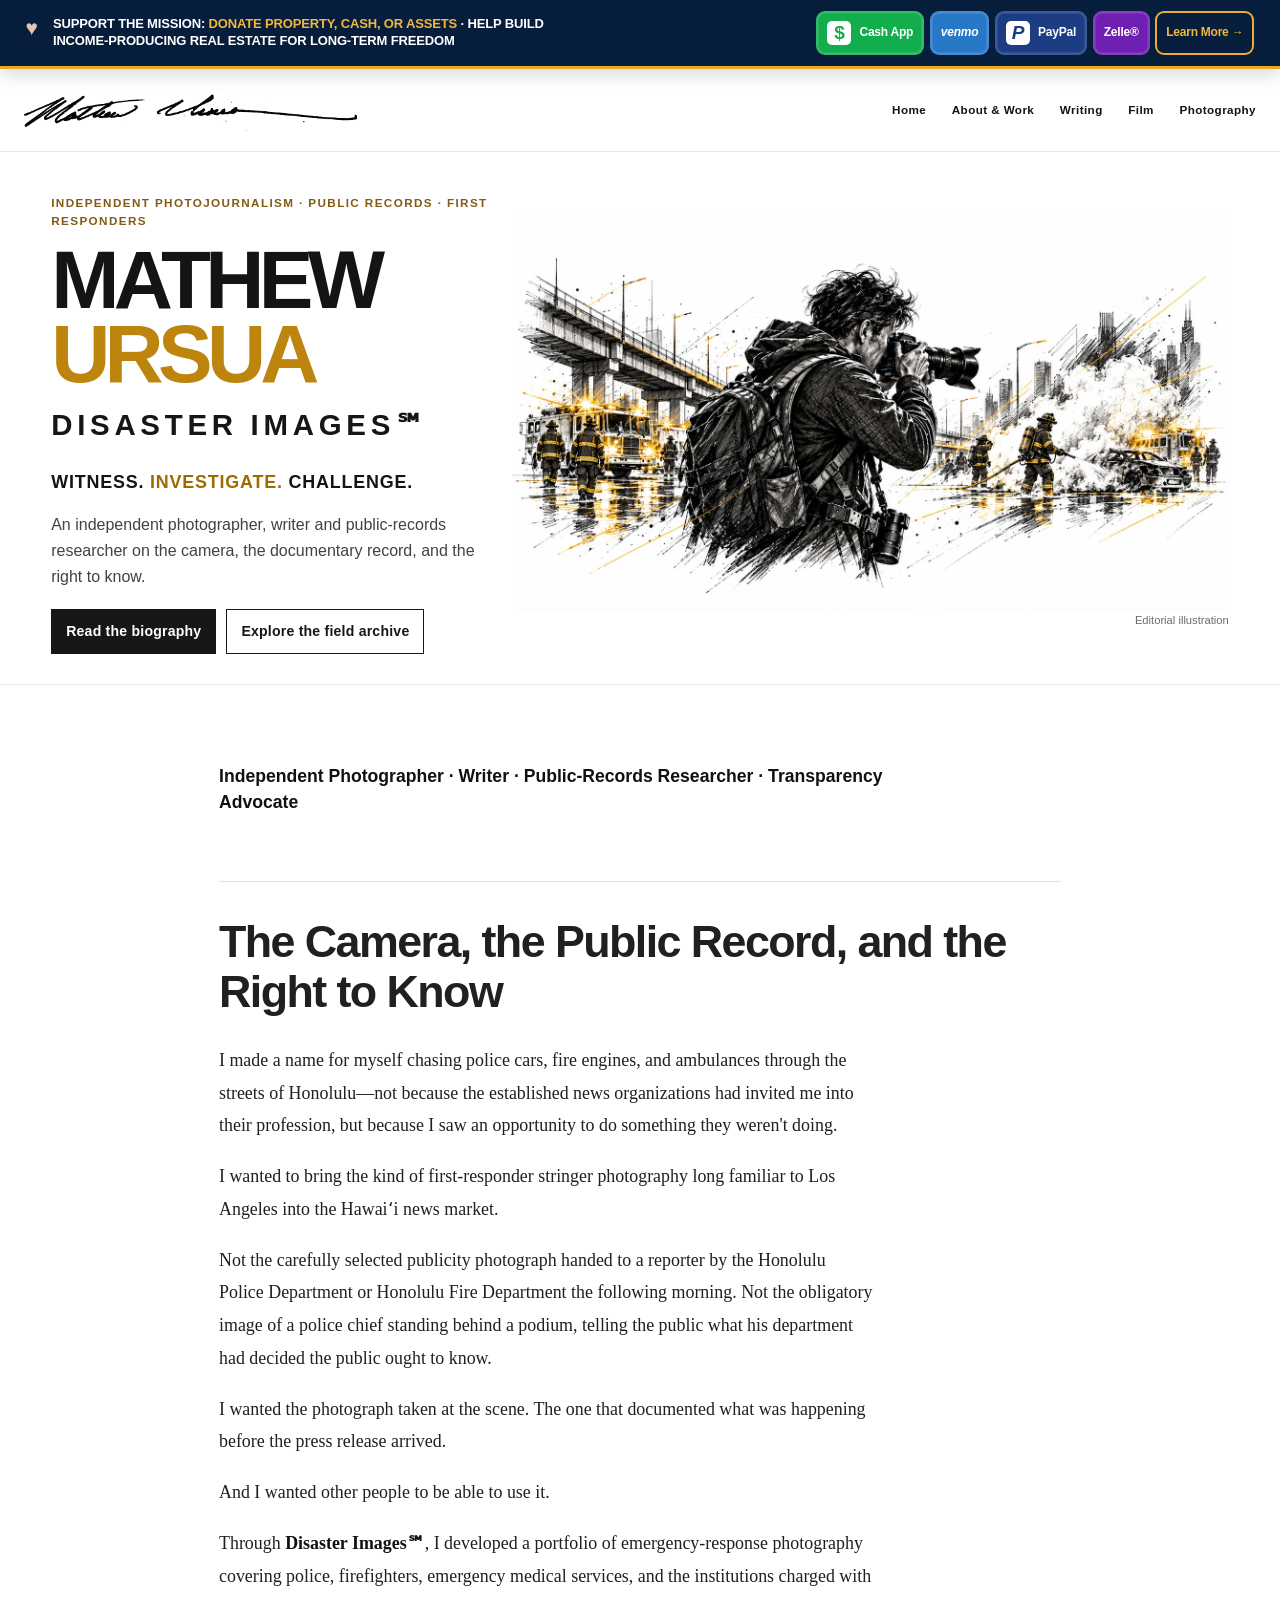
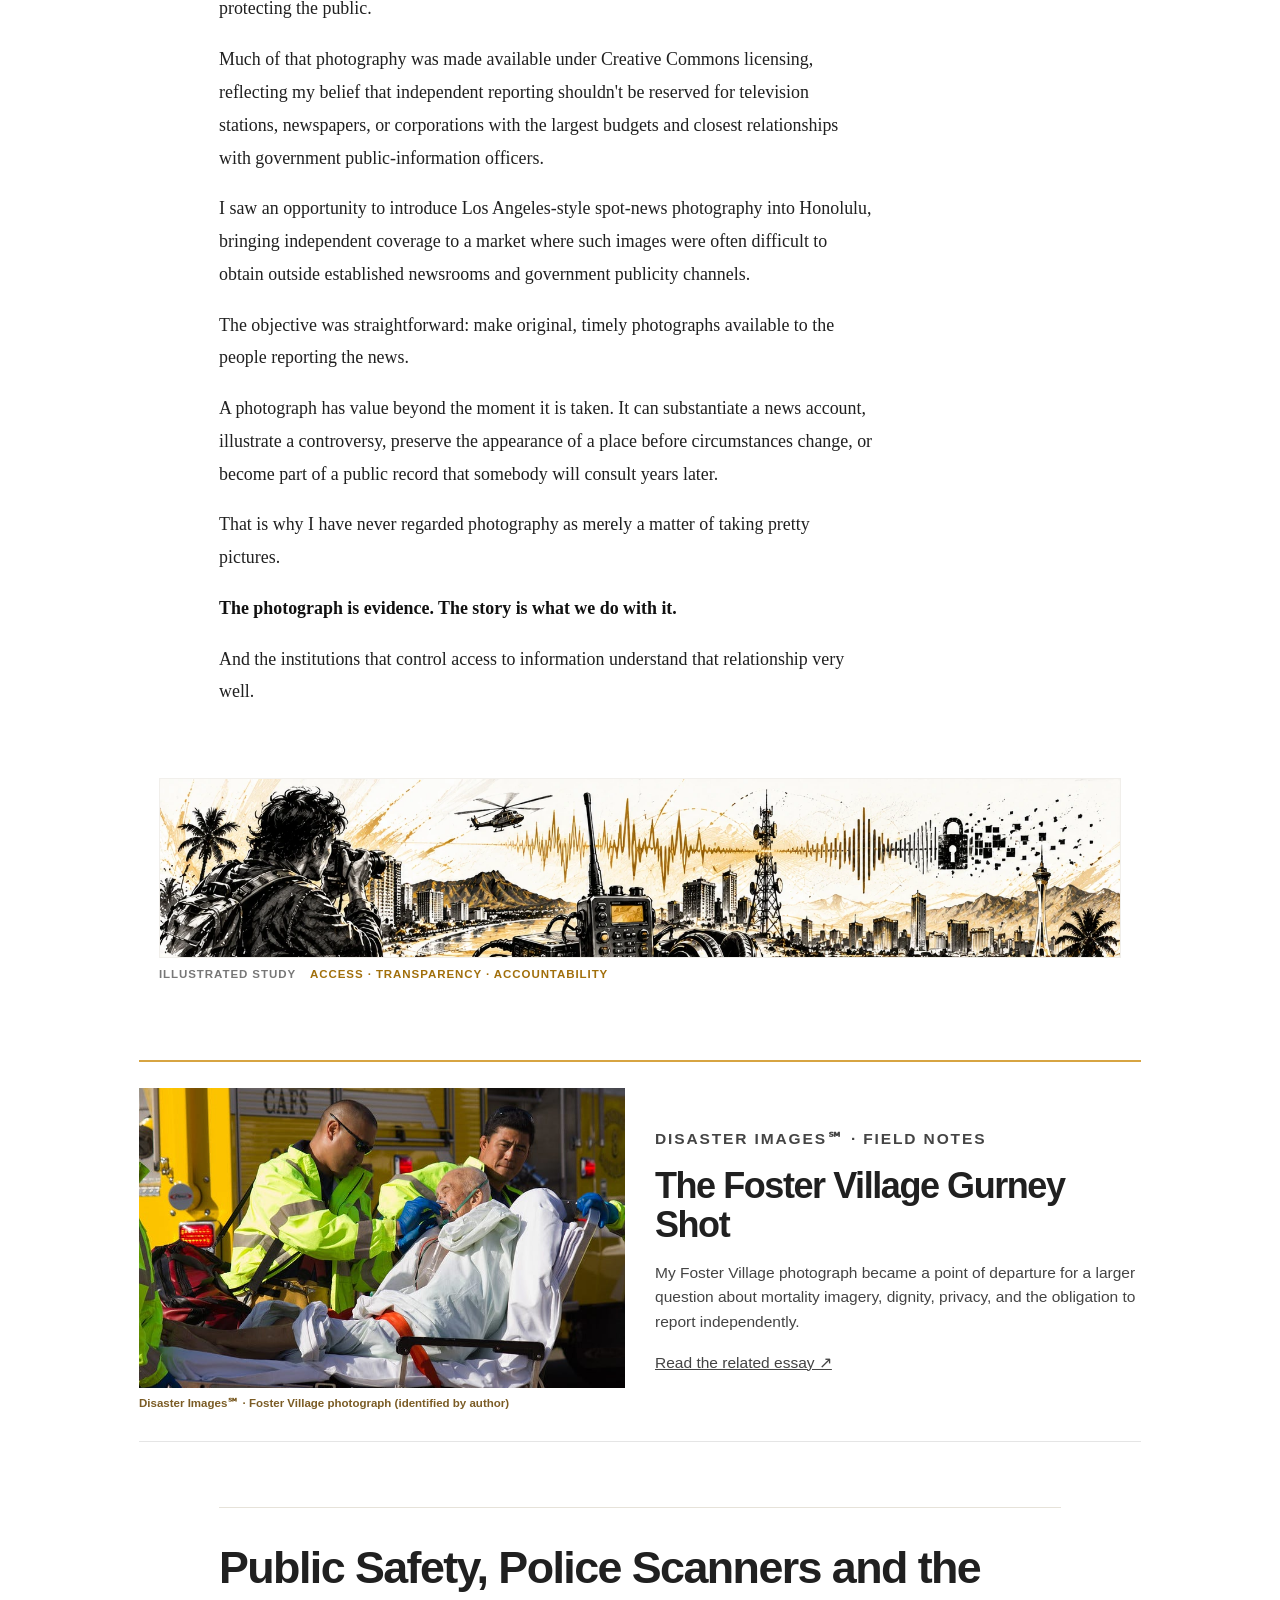
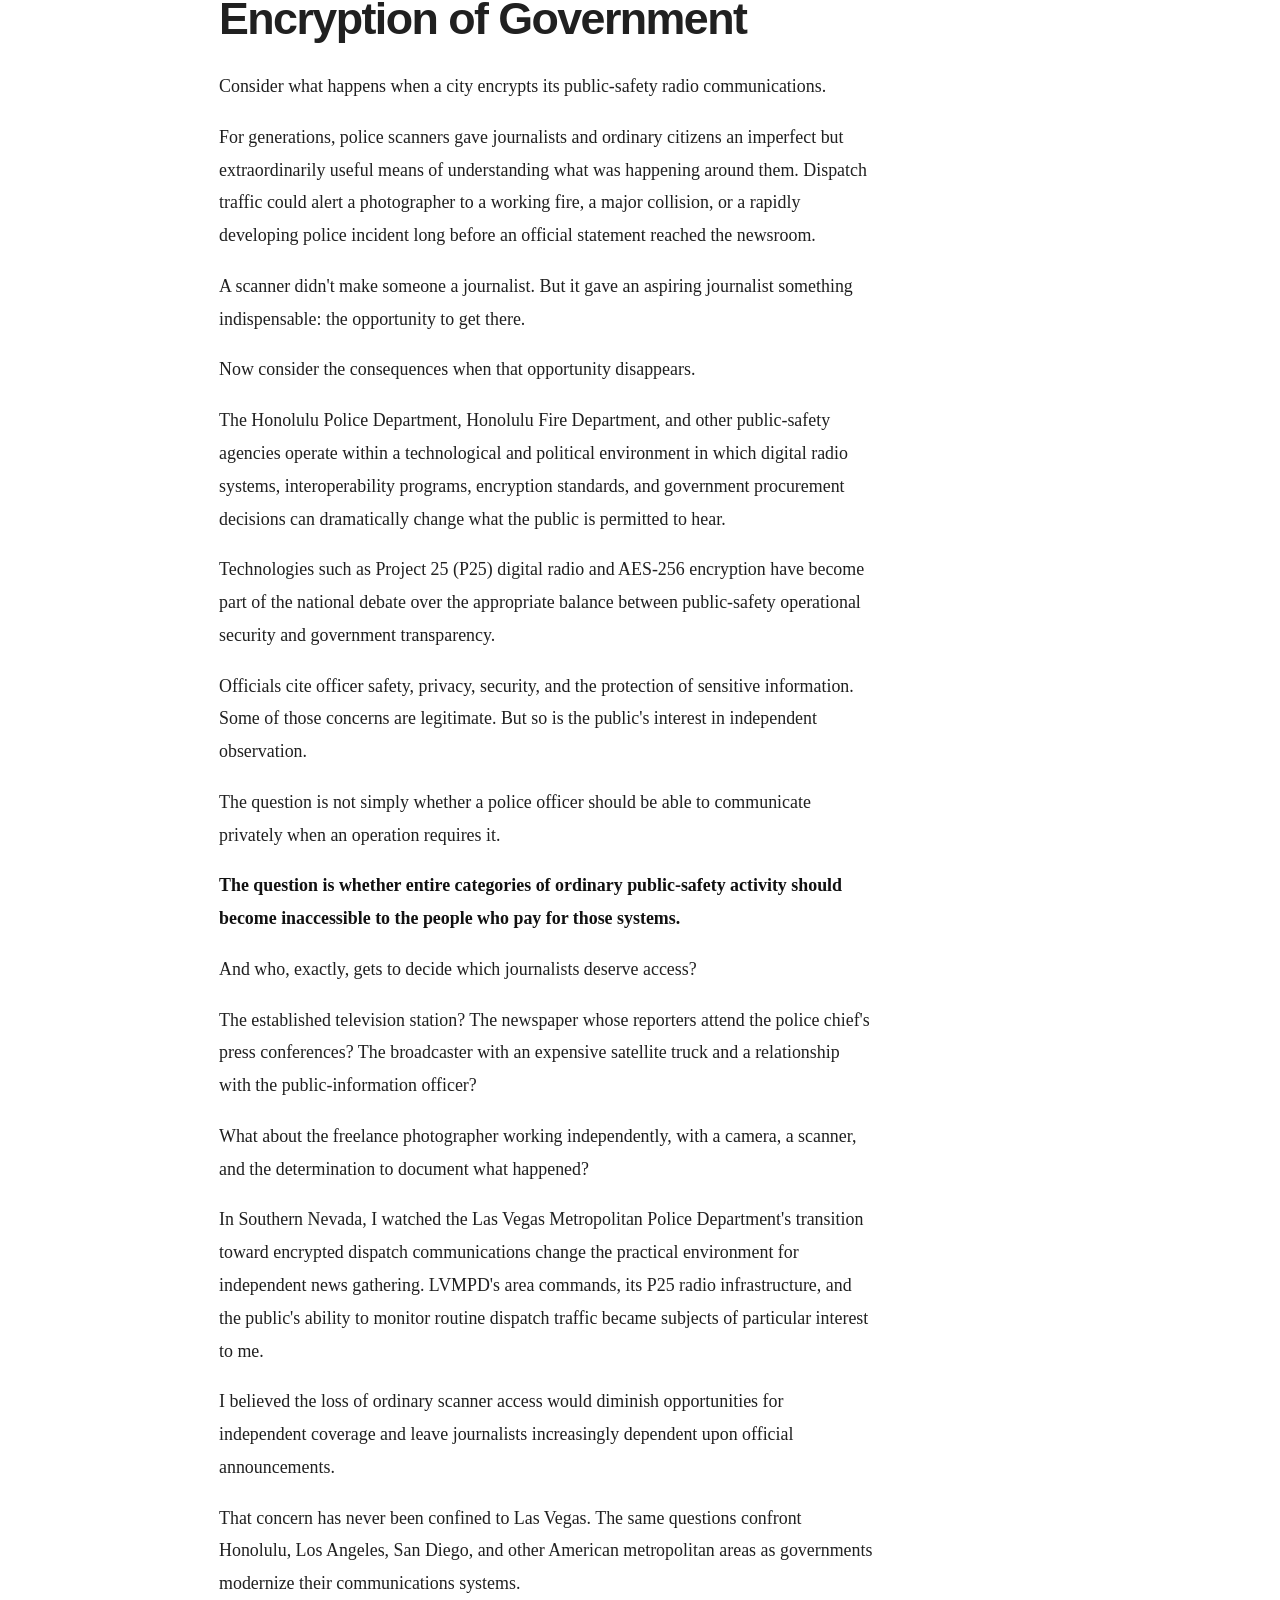
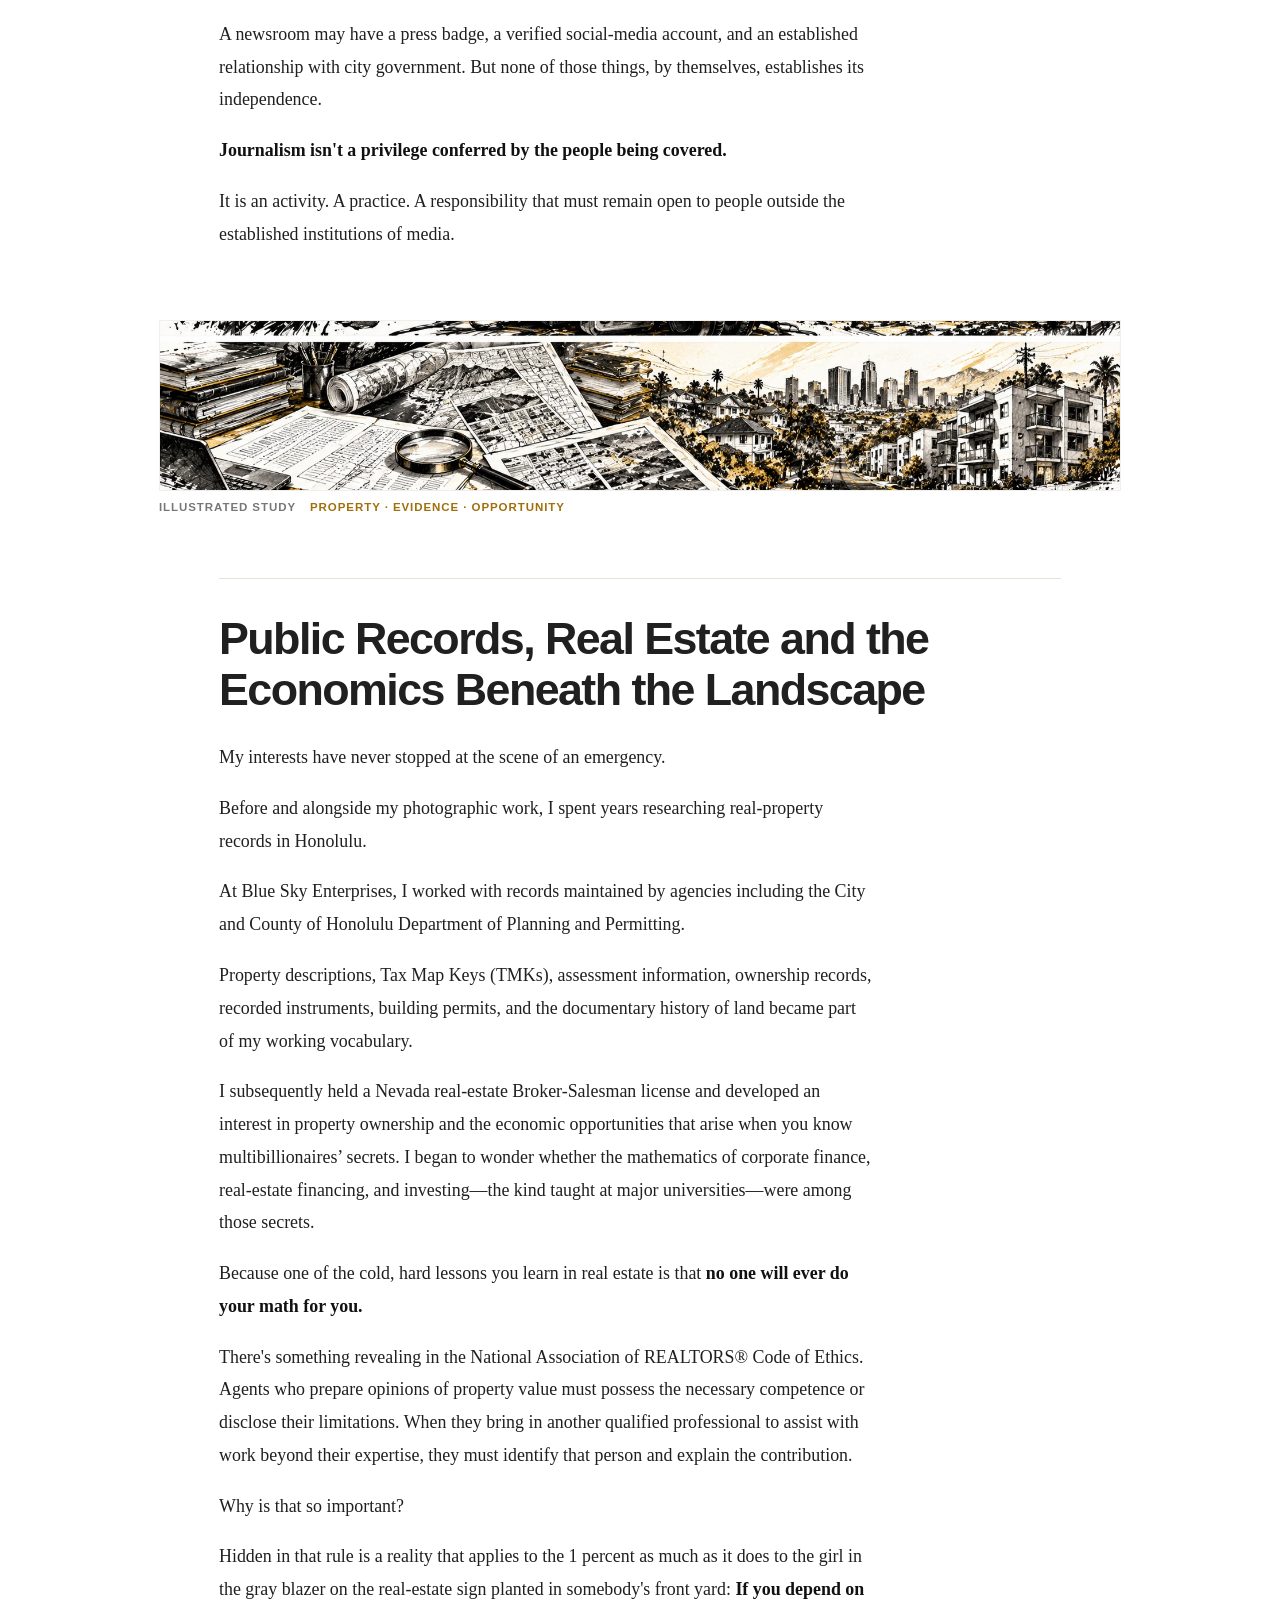
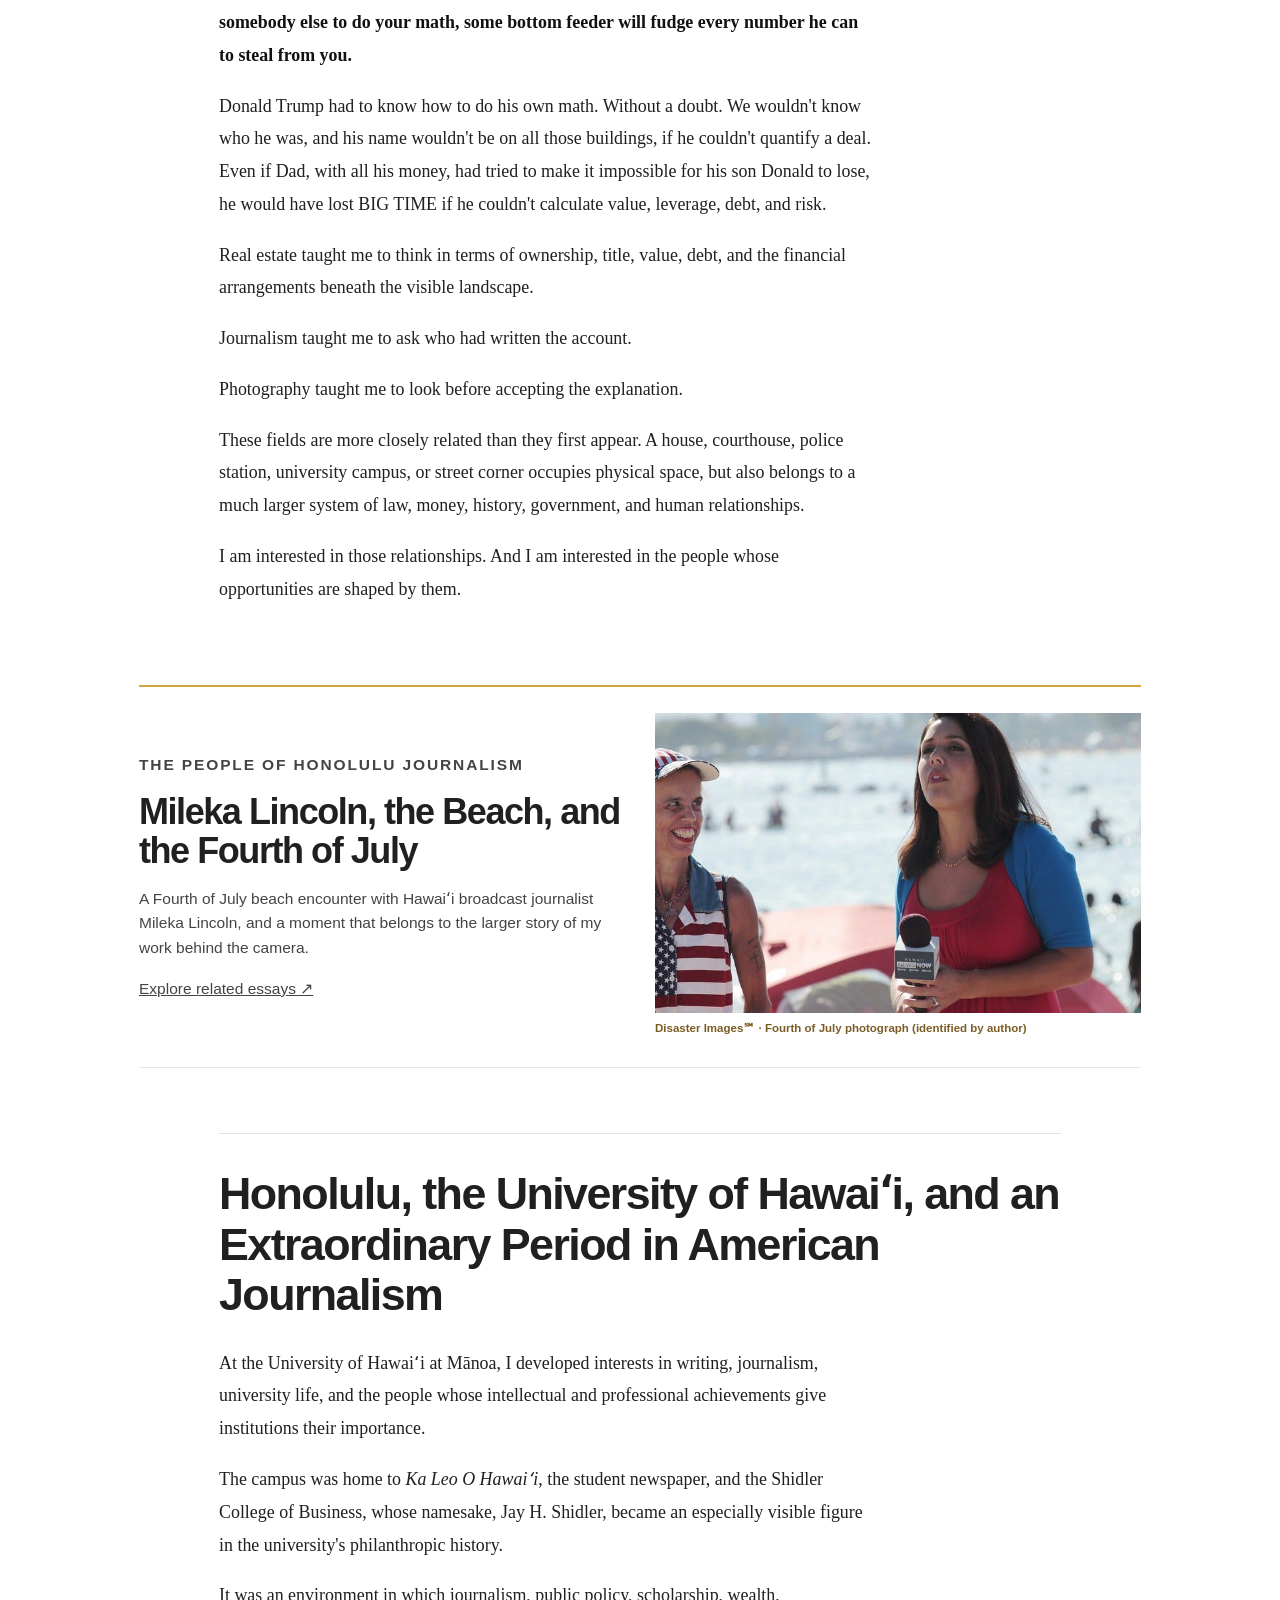
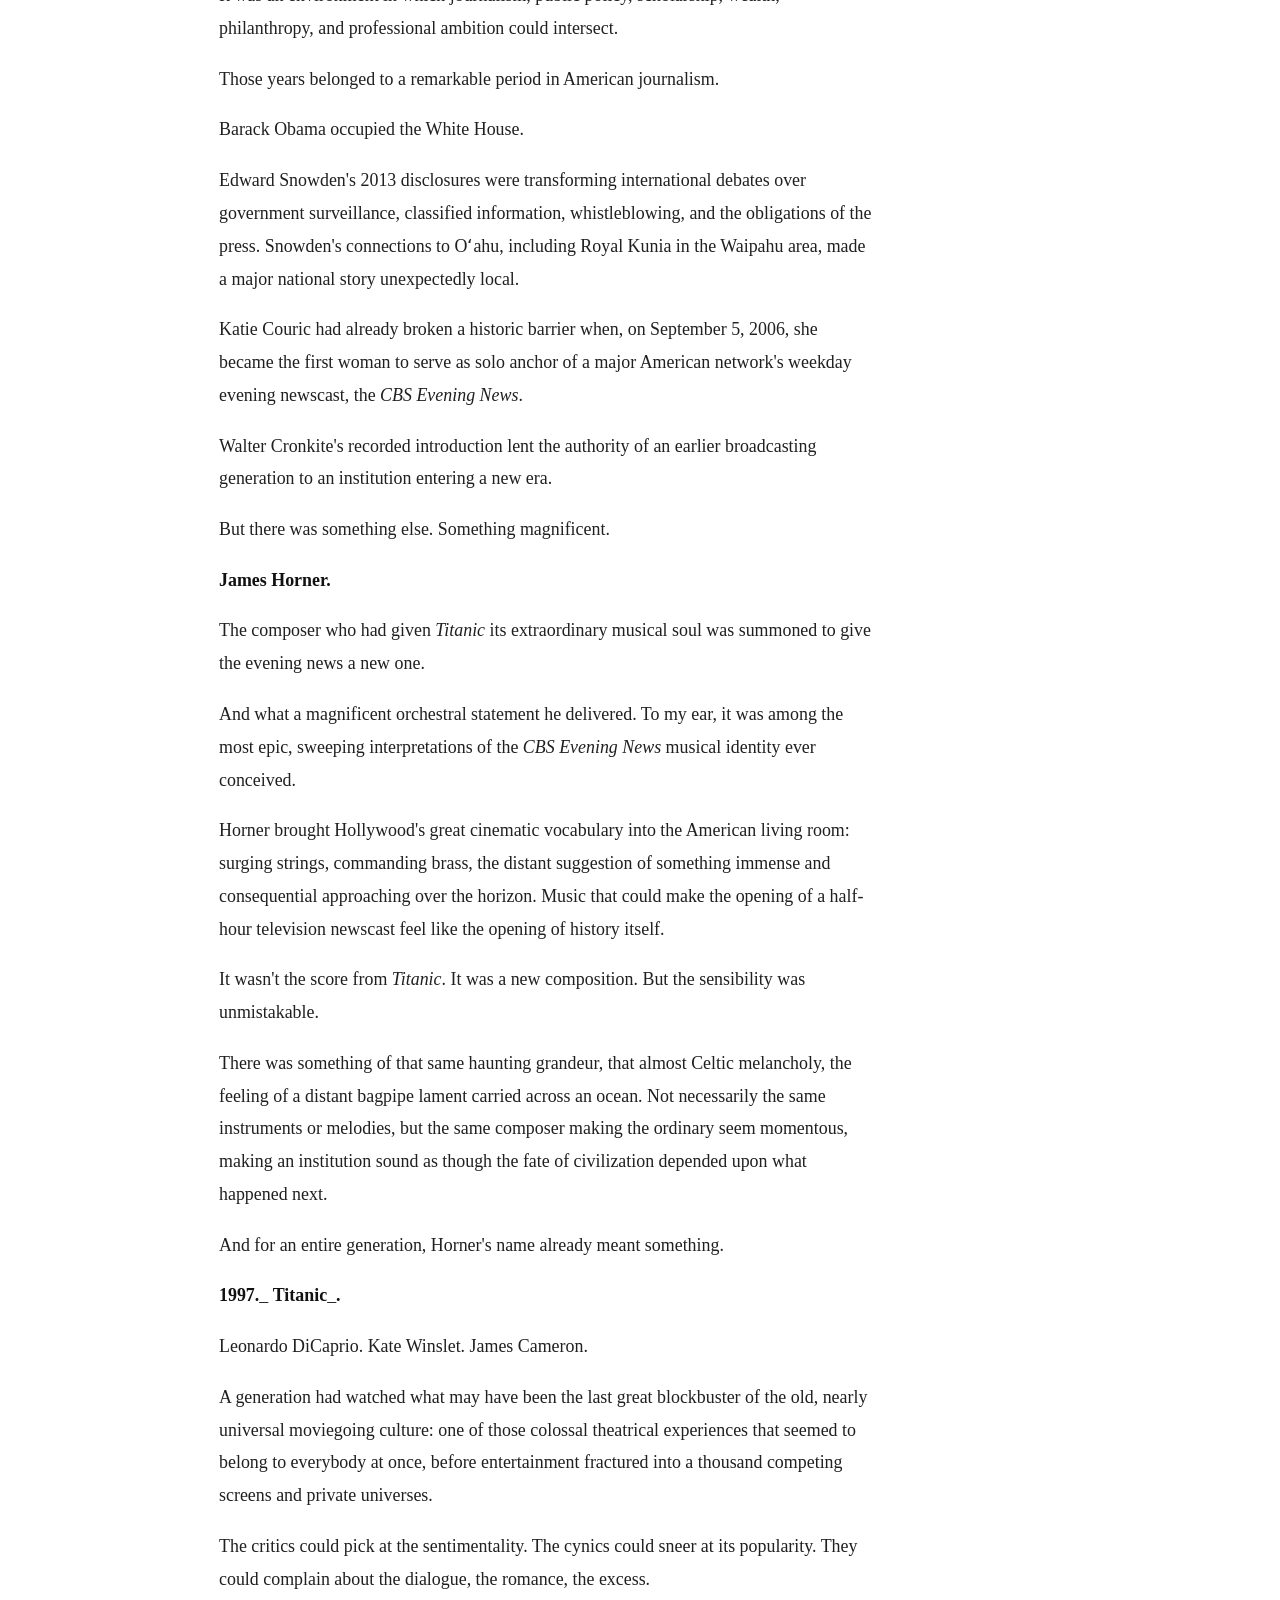
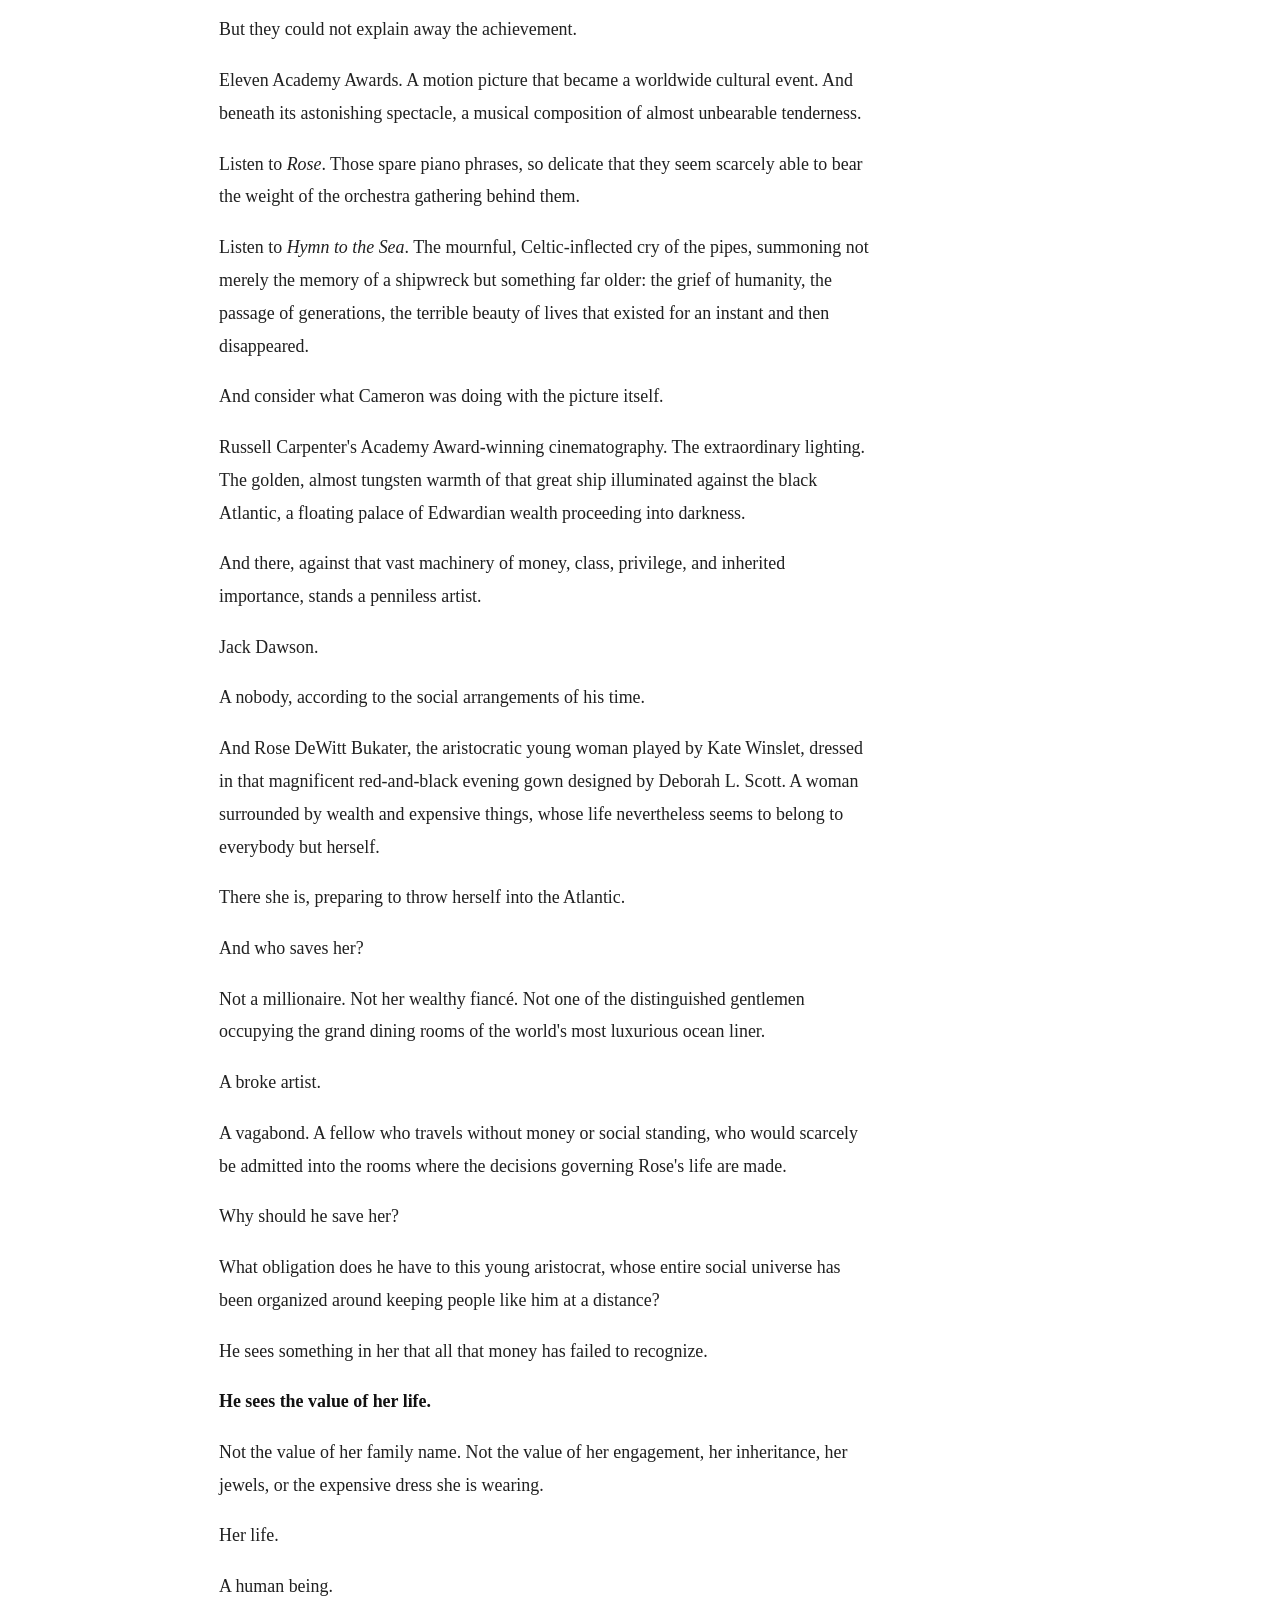
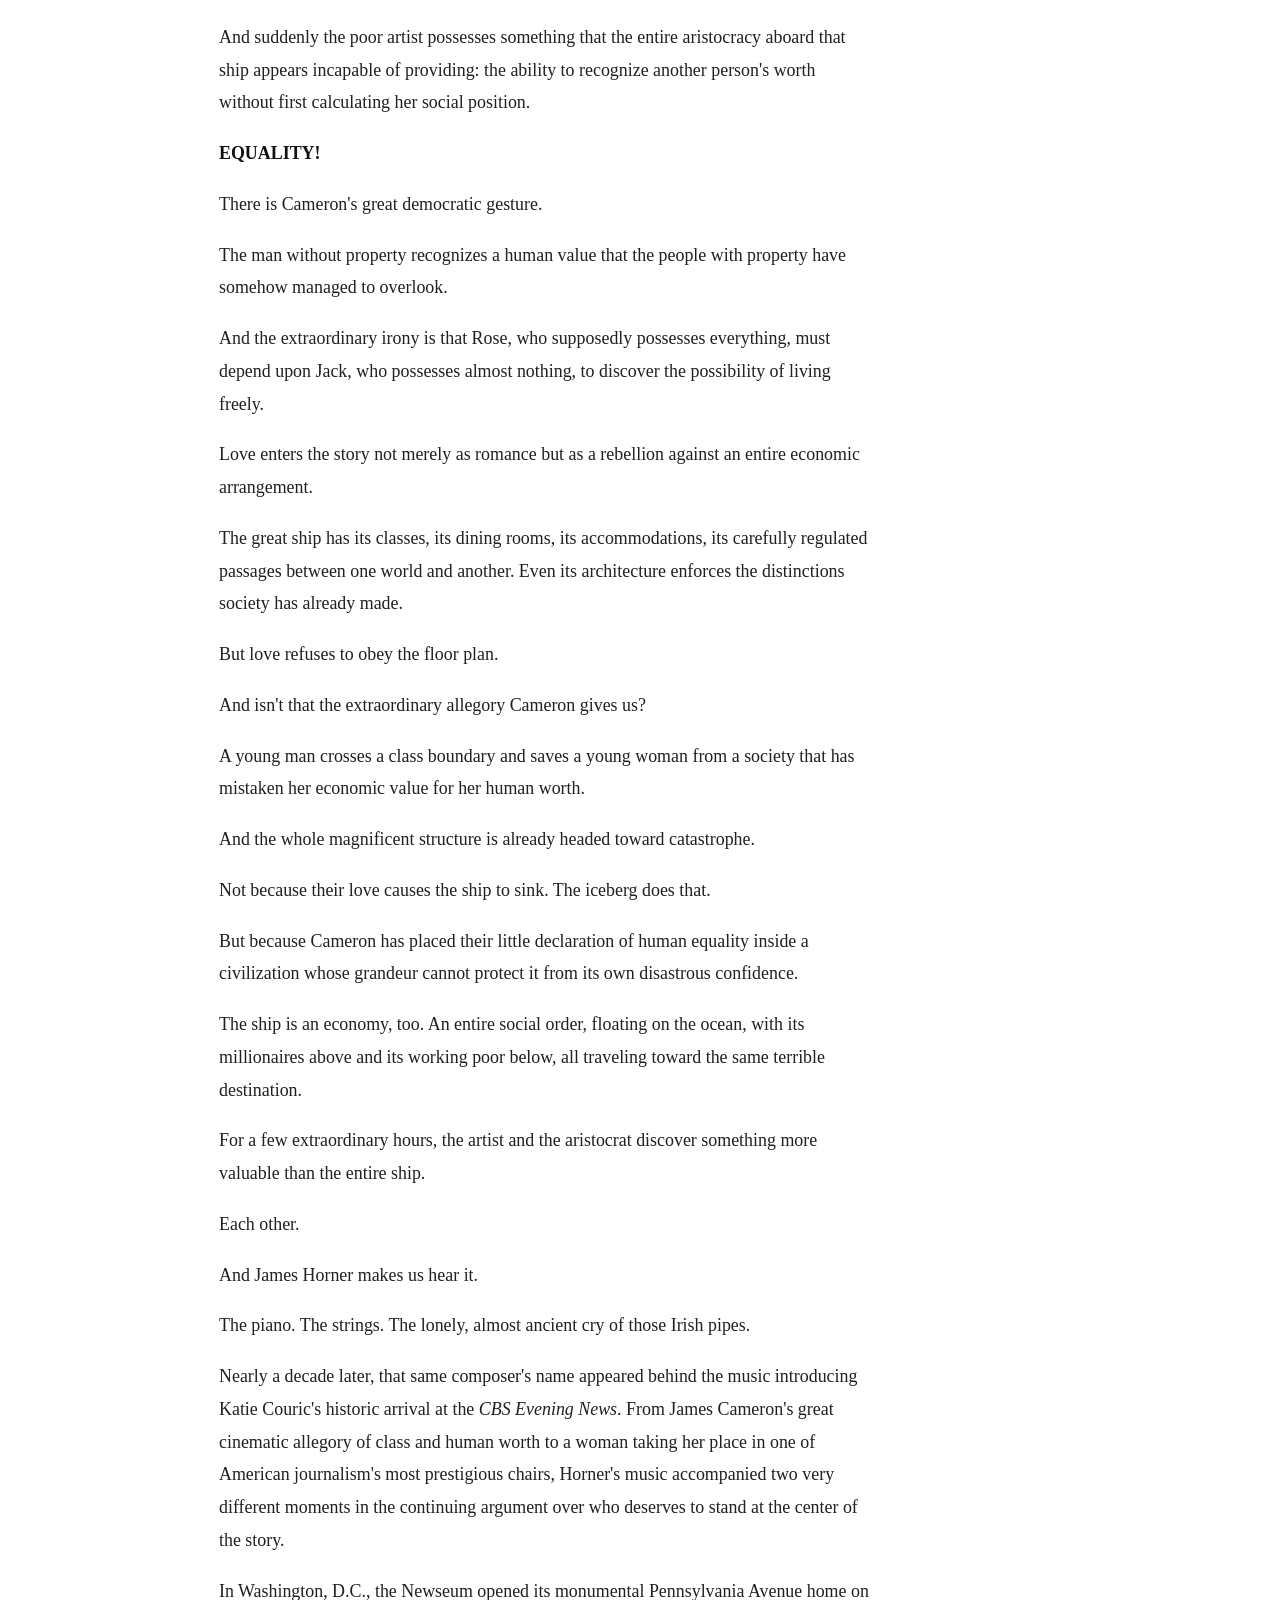
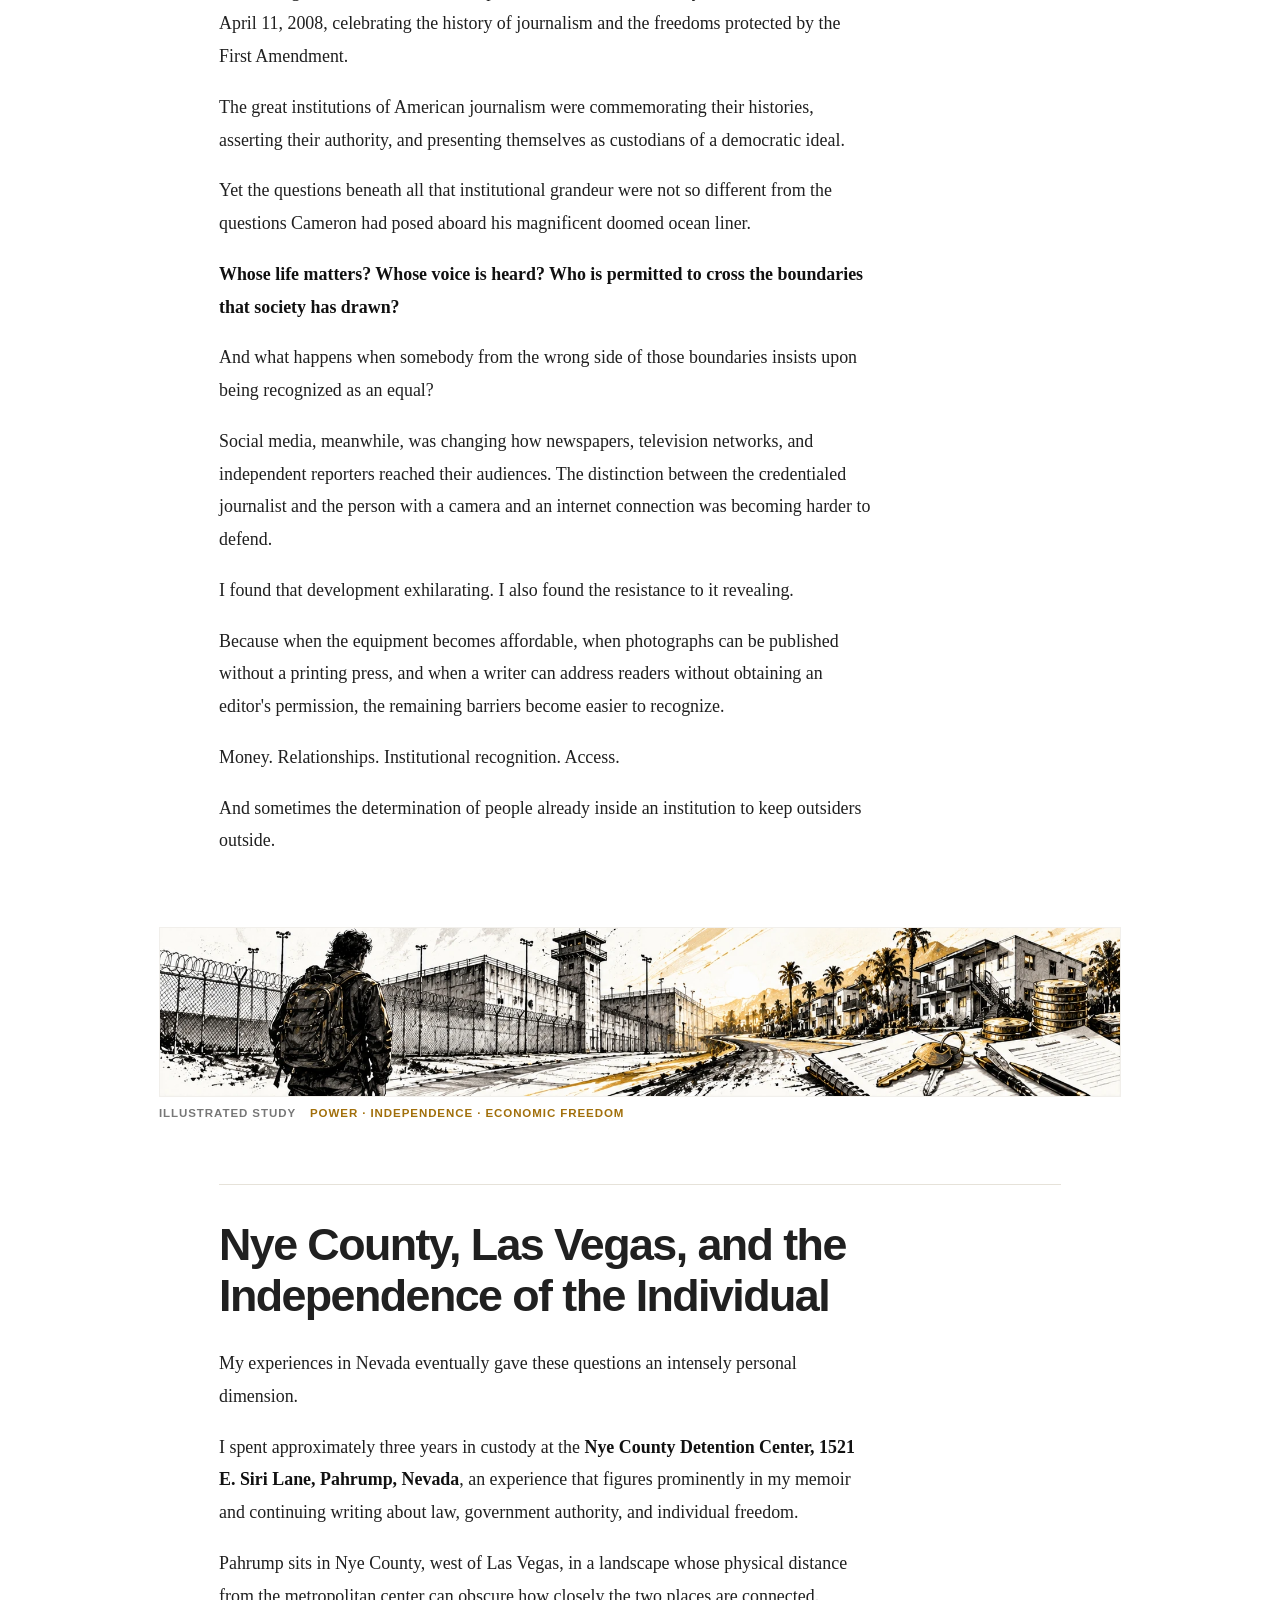
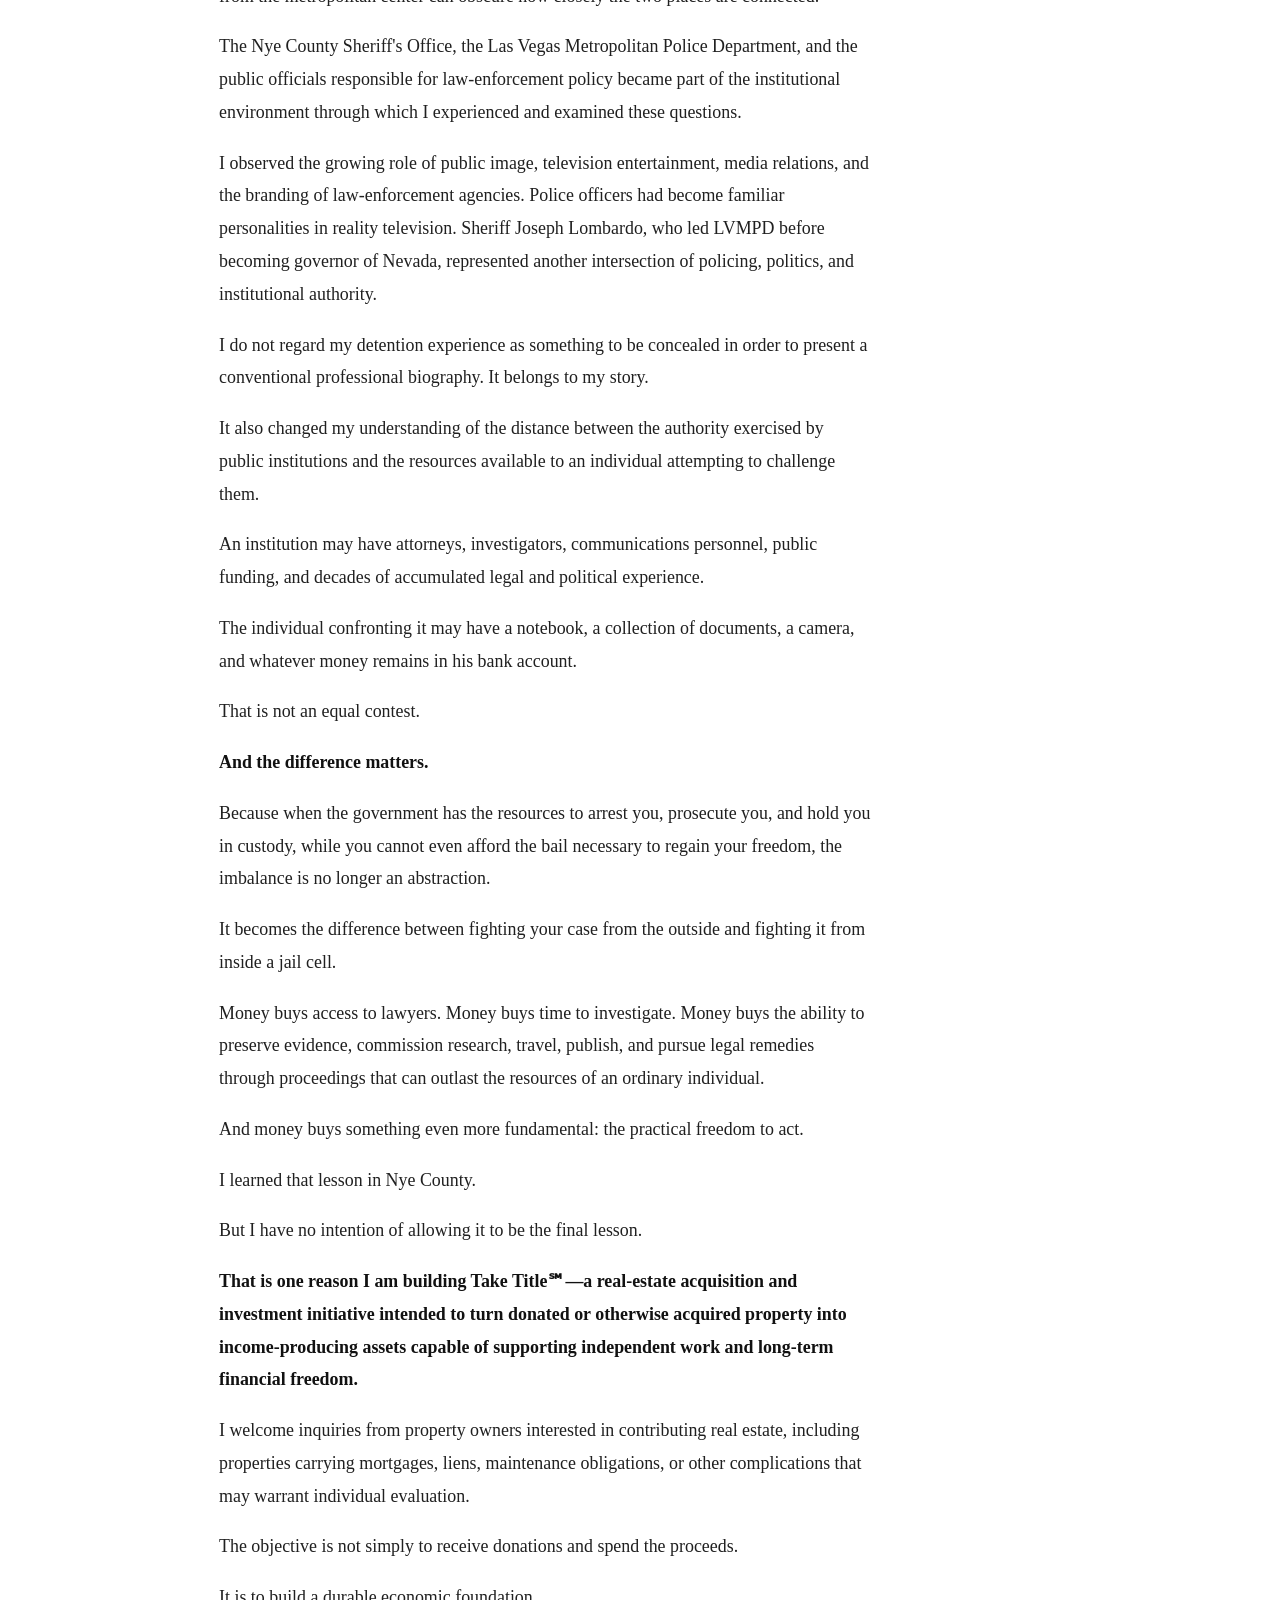
==== index.html @ 65b84bf0 "v1.6.6: ingest author-edited Zettlr biography; preserve media and design" ====
<!DOCTYPE html>

<html lang="en"><head><meta charset="utf-8"/><meta content="width=device-width,initial-scale=1" name="viewport"/><title>Mathew Ursua | Disaster Images℠ — Photographer, Writer &amp; Public Records</title><meta content="Mathew Ursua: independent first-responder photographer behind Disaster Images℠, writer, public-records researcher and advocate for press freedom and government accountability." name="description"/><meta content="#ffffff" name="theme-color"/><meta content="website" property="og:type"/><meta content="Mathew Ursua | Disaster Images℠" property="og:title"/><meta content="Mathew Ursua: independent first-responder photographer behind Disaster Images℠, writer, public-records researcher and advocate for press freedom and government accountability." property="og:description"/><meta content="https://mathewursua.com/assets/illustrations/mu-intrepid-lens-hero-v01.webp" property="og:image"/><link href="https://mathewursua.com/index.html" rel="canonical"/><link href="assets/favicon.svg" rel="icon" type="image/svg+xml"/><link href="assets/site.css" rel="stylesheet"/><script type="application/ld+json">{"@context": "https://schema.org", "@type": "ProfilePage", "name": "Mathew Ursua — Disaster Images℠", "url": "https://mathewursua.com/index.html", "mainEntity": {"@type": "Person", "name": "Mathew Ursua", "url": "https://mathewursua.com/", "description": "Independent photographer, writer, public-records researcher and transparency advocate", "knowsAbout": ["documentary photography", "first-responder photography", "public records", "government transparency", "real estate research"]}}</script><script defer="" src="assets/site.js"></script></head><body><a class="skip" href="#main">Skip to content</a><aside aria-label="Support the mission" class="support-top"><div class="support-top__inner"><p class="support-top__message"><span aria-hidden="true" class="support-top__heart">♥</span><span class="support-top__copy">SUPPORT THE MISSION: <strong>DONATE PROPERTY, CASH, OR ASSETS</strong> · HELP BUILD INCOME-PRODUCING REAL ESTATE FOR LONG-TERM FREEDOM</span></p><nav aria-label="Ways to support" class="support-top__actions"><a class="support-top__button support-top__button--cash" href="https://baselinemeets.com/comeback-marital-full-report/donate.html"><span aria-hidden="true" class="support-top__icon support-top__icon--cash">$</span> Cash App</a><a class="support-top__button support-top__button--venmo" href="https://baselinemeets.com/comeback-marital-full-report/donate.html">venmo</a><a class="support-top__button support-top__button--paypal" href="https://baselinemeets.com/comeback-marital-full-report/donate.html"><span aria-hidden="true" class="support-top__icon support-top__icon--paypal">P</span> PayPal</a><a class="support-top__button support-top__button--zelle" href="https://baselinemeets.com/comeback-marital-full-report/donate.html">Zelle®</a><a class="support-top__button support-top__button--more" href="https://baselinemeets.com/comeback-marital-full-report/donate.html">Learn More →</a></nav></div></aside><header><div class="mast"><a aria-label="Mathew Ursua home" class="brand brand--signature" href="index.html"><img alt="Mathew Ursua signature" height="85" src="assets/signature-header.png" width="520"/></a><nav aria-label="Main navigation"><a href="index.html">Home</a><a href="index.html#about">About &amp; Work</a><a href="index.html#selected-writing">Writing</a><a href="index.html#video">Film</a><a href="portfolio.html">Photography</a></nav></div></header><main id="main"><section aria-labelledby="hero-title" class="mu-hero"><div class="mu-hero-inner"><div class="mu-hero-copy"><p class="mu-eyebrow">Independent photojournalism · Public records · First responders</p><h1 id="hero-title">MATHEW <span>URSUA</span></h1><p class="mu-hero-brand">DISASTER IMAGES℠</p><p class="mu-hero-strap">WITNESS. <span>INVESTIGATE.</span> CHALLENGE.</p><p class="mu-hero-deck">An independent photographer, writer and public-records researcher on the camera, the documentary record, and the right to know.</p><div class="mu-hero-actions"><a class="btn" href="#biography">Read the biography</a><a class="btn outline" href="portfolio.html">Explore the field archive</a></div></div><div class="mu-hero-art"><img alt="AI-generated black-and-gold editorial sketch of an illustrative photographer observing an emergency response, not a documentary photograph of Mathew Ursua or a real incident" decoding="async" fetchpriority="high" height="900" src="assets/illustrations/mu-intrepid-lens-hero-v01.webp" width="1500"/><span class="mu-image-kind">Editorial illustration</span></div></div></section><article aria-label="Mathew Ursua full biography" class="mu-biography shell" id="biography">
<p><strong>Independent Photographer · Writer · Public-Records Researcher · Transparency Advocate</strong></p>
<h2>The Camera, the Public Record, and the Right to Know</h2><p>I made a name for myself chasing police cars, fire engines, and ambulances through the streets of Honolulu—not because the established news organizations had invited me into their profession, but because I saw an opportunity to do something they weren't doing.</p><p>I wanted to bring the kind of first-responder stringer photography long familiar to Los Angeles into the Hawaiʻi news market.</p><p>Not the carefully selected publicity photograph handed to a reporter by the Honolulu Police Department or Honolulu Fire Department the following morning. Not the obligatory image of a police chief standing behind a podium, telling the public what his department had decided the public ought to know.</p><p>I wanted the photograph taken at the scene. The one that documented what was happening before the press release arrived.</p><p>And I wanted other people to be able to use it.</p><p>Through <strong>Disaster Images℠</strong>, I developed a portfolio of emergency-response photography covering police, firefighters, emergency medical services, and the institutions charged with protecting the public.</p><p>Much of that photography was made available under Creative Commons licensing, reflecting my belief that independent reporting shouldn't be reserved for television stations, newspapers, or corporations with the largest budgets and closest relationships with government public-information officers.</p><p>I saw an opportunity to introduce Los Angeles-style spot-news photography into Honolulu, bringing independent coverage to a market where such images were often difficult to obtain outside established newsrooms and government publicity channels.</p><p>The objective was straightforward: make original, timely photographs available to the people reporting the news.</p><p>A photograph has value beyond the moment it is taken. It can substantiate a news account, illustrate a controversy, preserve the appearance of a place before circumstances change, or become part of a public record that somebody will consult years later.</p><p>That is why I have never regarded photography as merely a matter of taking pretty pictures.</p><p><strong>The photograph is evidence. The story is what we do with it.</strong></p><p>And the institutions that control access to information understand that relationship very well.</p>













<figure class="mu-inline-illustration"><img alt="Black-and-gold editorial engraving of a police radio, signal waveform, city skyline and communications tower; conceptual art, not a recorded dispatch" decoding="async" height="300" loading="lazy" src="assets/illustrations/mu-radio-transparency-engraving-v01.webp" width="1648"/><figcaption><span>Illustrated study</span><strong>Access · Transparency · Accountability</strong></figcaption></figure><aside aria-labelledby="foster-title" class="mu-field-feature"><div class="mu-field-photo"><img alt="User-provided original color photograph of Honolulu emergency medical personnel tending to an elderly man seated on a gurney, with Honolulu Fire Department equipment behind them." height="533" loading="lazy" src="assets/photos/di-foster-village-gurney-user-supplied-20261030.jpg" width="799"/><span class="mu-photo-label">Disaster Images℠ · Foster Village photograph (identified by author)</span></div><div class="mu-field-description"><p class="mu-kicker">Disaster Images℠ · Field notes</p><h3 id="foster-title">The Foster Village Gurney Shot</h3><p>My Foster Village photograph became a point of departure for a larger question about mortality imagery, dignity, privacy, and the obligation to report independently.</p><p><a href="https://mathewursua.substack.com/p/mortality-imagery-and-the-honolulu" rel="noopener noreferrer" target="_blank">Read the related essay ↗</a></p></div></aside><h2>Public Safety, Police Scanners and the Encryption of Government</h2><p>Consider what happens when a city encrypts its public-safety radio communications.</p><p>For generations, police scanners gave journalists and ordinary citizens an imperfect but extraordinarily useful means of understanding what was happening around them. Dispatch traffic could alert a photographer to a working fire, a major collision, or a rapidly developing police incident long before an official statement reached the newsroom.</p><p>A scanner didn't make someone a journalist. But it gave an aspiring journalist something indispensable: the opportunity to get there.</p><p>Now consider the consequences when that opportunity disappears.</p><p>The Honolulu Police Department, Honolulu Fire Department, and other public-safety agencies operate within a technological and political environment in which digital radio systems, interoperability programs, encryption standards, and government procurement decisions can dramatically change what the public is permitted to hear.</p><p>Technologies such as Project 25 (P25) digital radio and AES-256 encryption have become part of the national debate over the appropriate balance between public-safety operational security and government transparency.</p><p>Officials cite officer safety, privacy, security, and the protection of sensitive information. Some of those concerns are legitimate. But so is the public's interest in independent observation.</p><p>The question is not simply whether a police officer should be able to communicate privately when an operation requires it.</p><p><strong>The question is whether entire categories of ordinary public-safety activity should become inaccessible to the people who pay for those systems.</strong></p><p>And who, exactly, gets to decide which journalists deserve access?</p><p>The established television station? The newspaper whose reporters attend the police chief's press conferences? The broadcaster with an expensive satellite truck and a relationship with the public-information officer?</p><p>What about the freelance photographer working independently, with a camera, a scanner, and the determination to document what happened?</p><p>In Southern Nevada, I watched the Las Vegas Metropolitan Police Department's transition toward encrypted dispatch communications change the practical environment for independent news gathering. LVMPD's area commands, its P25 radio infrastructure, and the public's ability to monitor routine dispatch traffic became subjects of particular interest to me.</p><p>I believed the loss of ordinary scanner access would diminish opportunities for independent coverage and leave journalists increasingly dependent upon official announcements.</p><p>That concern has never been confined to Las Vegas. The same questions confront Honolulu, Los Angeles, San Diego, and other American metropolitan areas as governments modernize their communications systems.</p><p>A newsroom may have a press badge, a verified social-media account, and an established relationship with city government. But none of those things, by themselves, establishes its independence.</p><p><strong>Journalism isn't a privilege conferred by the people being covered.</strong></p><p>It is an activity. A practice. A responsibility that must remain open to people outside the established institutions of media.</p>


















<figure class="mu-inline-illustration"><img alt="Black-and-gold editorial illustration of property records, maps and residential buildings; not an actual government document" decoding="async" height="300" loading="lazy" src="assets/illustrations/mu-public-records-engraving-v01.webp" width="1648"/><figcaption><span>Illustrated study</span><strong>Property · Evidence · Opportunity</strong></figcaption></figure><h2>Public Records, Real Estate and the Economics Beneath the Landscape</h2><p>My interests have never stopped at the scene of an emergency.</p><p>Before and alongside my photographic work, I spent years researching real-property records in Honolulu.</p><p>At Blue Sky Enterprises, I worked with records maintained by agencies including the City and County of Honolulu Department of Planning and Permitting.</p><p>Property descriptions, Tax Map Keys (TMKs), assessment information, ownership records, recorded instruments, building permits, and the documentary history of land became part of my working vocabulary.</p><p>I subsequently held a Nevada real-estate Broker-Salesman license and developed an interest in property ownership and the economic opportunities that arise when you know multibillionaires’ secrets. I began to wonder whether the mathematics of corporate finance, real-estate financing, and investing—the kind taught at major universities—were among those secrets.</p><p>Because one of the cold, hard lessons you learn in real estate is that <strong>no one will ever do your math for you.</strong></p><p>There's something revealing in the National Association of REALTORS® Code of Ethics. Agents who prepare opinions of property value must possess the necessary competence or disclose their limitations. When they bring in another qualified professional to assist with work beyond their expertise, they must identify that person and explain the contribution.</p><p>Why is that so important?</p><p>Hidden in that rule is a reality that applies to the 1 percent as much as it does to the girl in the gray blazer on the real-estate sign planted in somebody's front yard: <strong>If you depend on somebody else to do your math, some bottom feeder will fudge every number he can to steal from you.</strong></p><p>Donald Trump had to know how to do his own math. Without a doubt. We wouldn't know who he was, and his name wouldn't be on all those buildings, if he couldn't quantify a deal. Even if Dad, with all his money, had tried to make it impossible for his son Donald to lose, he would have lost BIG TIME if he couldn't calculate value, leverage, debt, and risk.</p><p>Real estate taught me to think in terms of ownership, title, value, debt, and the financial arrangements beneath the visible landscape.</p><p>Journalism taught me to ask who had written the account.</p><p>Photography taught me to look before accepting the explanation.</p><p>These fields are more closely related than they first appear. A house, courthouse, police station, university campus, or street corner occupies physical space, but also belongs to a much larger system of law, money, history, government, and human relationships.</p><p>I am interested in those relationships. And I am interested in the people whose opportunities are shaped by them.</p>










<aside aria-labelledby="mileka-title" class="mu-field-feature mu-field-feature--reverse"><div class="mu-field-photo"><img alt="User-provided photograph identified by the author as showing Hawaii television journalist Mileka Lincoln holding a Hawaii News Now microphone beside a woman in patriotic clothing at a crowded beach." height="452" loading="lazy" src="assets/photos/di-mileka-lincoln-july-fourth-user-supplied-20261030.jpg" width="799"/><span class="mu-photo-label">Disaster Images℠ · Fourth of July photograph (identified by author)</span></div><div class="mu-field-description"><p class="mu-kicker">The people of Honolulu journalism</p><h3 id="mileka-title">Mileka Lincoln, the Beach, and the Fourth of July</h3><p>A Fourth of July beach encounter with Hawaiʻi broadcast journalist Mileka Lincoln, and a moment that belongs to the larger story of my work behind the camera.</p><p><a href="https://mathewursua.substack.com/" rel="noopener noreferrer" target="_blank">Explore related essays ↗</a></p></div></aside><h2>Honolulu, the University of Hawaiʻi, and an Extraordinary Period in American Journalism</h2><p>At the University of Hawaiʻi at Mānoa, I developed interests in writing, journalism, university life, and the people whose intellectual and professional achievements give institutions their importance.</p><p>The campus was home to <em>Ka Leo O Hawaiʻi</em>, the student newspaper, and the Shidler College of Business, whose namesake, Jay H. Shidler, became an especially visible figure in the university's philanthropic history.</p><p>It was an environment in which journalism, public policy, scholarship, wealth, philanthropy, and professional ambition could intersect.</p><p>Those years belonged to a remarkable period in American journalism.</p><p>Barack Obama occupied the White House.</p><p>Edward Snowden's 2013 disclosures were transforming international debates over government surveillance, classified information, whistleblowing, and the obligations of the press. Snowden's connections to Oʻahu, including Royal Kunia in the Waipahu area, made a major national story unexpectedly local.</p><p>Katie Couric had already broken a historic barrier when, on September 5, 2006, she became the first woman to serve as solo anchor of a major American network's weekday evening newscast, the <em>CBS Evening News</em>.</p><p>Walter Cronkite's recorded introduction lent the authority of an earlier broadcasting generation to an institution entering a new era.</p><p>But there was something else. Something magnificent.</p><p><strong>James Horner.</strong></p><p>The composer who had given <em>Titanic</em> its extraordinary musical soul was summoned to give the evening news a new one.</p><p>And what a magnificent orchestral statement he delivered. To my ear, it was among the most epic, sweeping interpretations of the <em>CBS Evening News</em> musical identity ever conceived.</p><p>Horner brought Hollywood's great cinematic vocabulary into the American living room: surging strings, commanding brass, the distant suggestion of something immense and consequential approaching over the horizon. Music that could make the opening of a half-hour television newscast feel like the opening of history itself.</p><p>It wasn't the score from <em>Titanic</em>. It was a new composition. But the sensibility was unmistakable.</p><p>There was something of that same haunting grandeur, that almost Celtic melancholy, the feeling of a distant bagpipe lament carried across an ocean. Not necessarily the same instruments or melodies, but the same composer making the ordinary seem momentous, making an institution sound as though the fate of civilization depended upon what happened next.</p><p>And for an entire generation, Horner's name already meant something.</p><p><strong>1997.</strong>_ <strong>Titanic</strong>_<strong>.</strong></p><p>Leonardo DiCaprio. Kate Winslet. James Cameron.</p><p>A generation had watched what may have been the last great blockbuster of the old, nearly universal moviegoing culture: one of those colossal theatrical experiences that seemed to belong to everybody at once, before entertainment fractured into a thousand competing screens and private universes.</p><p>The critics could pick at the sentimentality. The cynics could sneer at its popularity. They could complain about the dialogue, the romance, the excess.</p><p>But they could not explain away the achievement.</p><p>Eleven Academy Awards. A motion picture that became a worldwide cultural event. And beneath its astonishing spectacle, a musical composition of almost unbearable tenderness.</p><p>Listen to <em>Rose</em>. Those spare piano phrases, so delicate that they seem scarcely able to bear the weight of the orchestra gathering behind them.</p><p>Listen to <em>Hymn to the Sea</em>. The mournful, Celtic-inflected cry of the pipes, summoning not merely the memory of a shipwreck but something far older: the grief of humanity, the passage of generations, the terrible beauty of lives that existed for an instant and then disappeared.</p><p>And consider what Cameron was doing with the picture itself.</p><p>Russell Carpenter's Academy Award-winning cinematography. The extraordinary lighting. The golden, almost tungsten warmth of that great ship illuminated against the black Atlantic, a floating palace of Edwardian wealth proceeding into darkness.</p><p>And there, against that vast machinery of money, class, privilege, and inherited importance, stands a penniless artist.</p><p>Jack Dawson.</p><p>A nobody, according to the social arrangements of his time.</p><p>And Rose DeWitt Bukater, the aristocratic young woman played by Kate Winslet, dressed in that magnificent red-and-black evening gown designed by Deborah L. Scott. A woman surrounded by wealth and expensive things, whose life nevertheless seems to belong to everybody but herself.</p><p>There she is, preparing to throw herself into the Atlantic.</p><p>And who saves her?</p><p>Not a millionaire. Not her wealthy fiancé. Not one of the distinguished gentlemen occupying the grand dining rooms of the world's most luxurious ocean liner.</p><p>A broke artist.</p><p>A vagabond. A fellow who travels without money or social standing, who would scarcely be admitted into the rooms where the decisions governing Rose's life are made.</p><p>Why should he save her?</p><p>What obligation does he have to this young aristocrat, whose entire social universe has been organized around keeping people like him at a distance?</p><p>He sees something in her that all that money has failed to recognize.</p><p><strong>He sees the value of her life.</strong></p><p>Not the value of her family name. Not the value of her engagement, her inheritance, her jewels, or the expensive dress she is wearing.</p><p>Her life.</p><p>A human being.</p><p>And suddenly the poor artist possesses something that the entire aristocracy aboard that ship appears incapable of providing: the ability to recognize another person's worth without first calculating her social position.</p><p><strong>EQUALITY!</strong></p><p>There is Cameron's great democratic gesture.</p><p>The man without property recognizes a human value that the people with property have somehow managed to overlook.</p><p>And the extraordinary irony is that Rose, who supposedly possesses everything, must depend upon Jack, who possesses almost nothing, to discover the possibility of living freely.</p><p>Love enters the story not merely as romance but as a rebellion against an entire economic arrangement.</p><p>The great ship has its classes, its dining rooms, its accommodations, its carefully regulated passages between one world and another. Even its architecture enforces the distinctions society has already made.</p><p>But love refuses to obey the floor plan.</p><p>And isn't that the extraordinary allegory Cameron gives us?</p><p>A young man crosses a class boundary and saves a young woman from a society that has mistaken her economic value for her human worth.</p><p>And the whole magnificent structure is already headed toward catastrophe.</p><p>Not because their love causes the ship to sink. The iceberg does that.</p><p>But because Cameron has placed their little declaration of human equality inside a civilization whose grandeur cannot protect it from its own disastrous confidence.</p><p>The ship is an economy, too. An entire social order, floating on the ocean, with its millionaires above and its working poor below, all traveling toward the same terrible destination.</p><p>For a few extraordinary hours, the artist and the aristocrat discover something more valuable than the entire ship.</p><p>Each other.</p><p>And James Horner makes us hear it.</p><p>The piano. The strings. The lonely, almost ancient cry of those Irish pipes.</p><p>Nearly a decade later, that same composer's name appeared behind the music introducing Katie Couric's historic arrival at the <em>CBS Evening News</em>. From James Cameron's great cinematic allegory of class and human worth to a woman taking her place in one of American journalism's most prestigious chairs, Horner's music accompanied two very different moments in the continuing argument over who deserves to stand at the center of the story.</p><p>In Washington, D.C., the Newseum opened its monumental Pennsylvania Avenue home on April 11, 2008, celebrating the history of journalism and the freedoms protected by the First Amendment.</p><p>The great institutions of American journalism were commemorating their histories, asserting their authority, and presenting themselves as custodians of a democratic ideal.</p><p>Yet the questions beneath all that institutional grandeur were not so different from the questions Cameron had posed aboard his magnificent doomed ocean liner.</p><p><strong>Whose life matters? Whose voice is heard? Who is permitted to cross the boundaries that society has drawn?</strong></p><p>And what happens when somebody from the wrong side of those boundaries insists upon being recognized as an equal?</p><p>Social media, meanwhile, was changing how newspapers, television networks, and independent reporters reached their audiences. The distinction between the credentialed journalist and the person with a camera and an internet connection was becoming harder to defend.</p><p>I found that development exhilarating. I also found the resistance to it revealing.</p><p>Because when the equipment becomes affordable, when photographs can be published without a printing press, and when a writer can address readers without obtaining an editor's permission, the remaining barriers become easier to recognize.</p><p>Money. Relationships. Institutional recognition. Access.</p><p>And sometimes the determination of people already inside an institution to keep outsiders outside.</p>














<figure class="mu-inline-illustration"><img alt="Conceptual black-and-gold illustration contrasting a generic detention facility with investment property; not a depiction of the actual Nye County Detention Center" decoding="async" height="300" loading="lazy" src="assets/illustrations/mu-nye-county-take-title-diptych-v01.webp" width="1648"/><figcaption><span>Illustrated study</span><strong>Power · Independence · Economic Freedom</strong></figcaption></figure><h2>Nye County, Las Vegas, and the Independence of the Individual</h2><p>My experiences in Nevada eventually gave these questions an intensely personal dimension.</p><p>I spent approximately three years in custody at the <strong>Nye County Detention Center, 1521 E. Siri Lane, Pahrump, Nevada</strong>, an experience that figures prominently in my memoir and continuing writing about law, government authority, and individual freedom.</p><p>Pahrump sits in Nye County, west of Las Vegas, in a landscape whose physical distance from the metropolitan center can obscure how closely the two places are connected.</p><p>The Nye County Sheriff's Office, the Las Vegas Metropolitan Police Department, and the public officials responsible for law-enforcement policy became part of the institutional environment through which I experienced and examined these questions.</p><p>I observed the growing role of public image, television entertainment, media relations, and the branding of law-enforcement agencies. Police officers had become familiar personalities in reality television. Sheriff Joseph Lombardo, who led LVMPD before becoming governor of Nevada, represented another intersection of policing, politics, and institutional authority.</p><p>I do not regard my detention experience as something to be concealed in order to present a conventional professional biography. It belongs to my story.</p><p>It also changed my understanding of the distance between the authority exercised by public institutions and the resources available to an individual attempting to challenge them.</p><p>An institution may have attorneys, investigators, communications personnel, public funding, and decades of accumulated legal and political experience.</p><p>The individual confronting it may have a notebook, a collection of documents, a camera, and whatever money remains in his bank account.</p><p>That is not an equal contest.</p><p><strong>And the difference matters.</strong></p><p>Because when the government has the resources to arrest you, prosecute you, and hold you in custody, while you cannot even afford the bail necessary to regain your freedom, the imbalance is no longer an abstraction.</p><p>It becomes the difference between fighting your case from the outside and fighting it from inside a jail cell.</p><p>Money buys access to lawyers. Money buys time to investigate. Money buys the ability to preserve evidence, commission research, travel, publish, and pursue legal remedies through proceedings that can outlast the resources of an ordinary individual.</p><p>And money buys something even more fundamental: the practical freedom to act.</p><p>I learned that lesson in Nye County.</p><p>But I have no intention of allowing it to be the final lesson.</p><p><strong>That is one reason I am building Take Title℠—a real-estate acquisition and investment initiative intended to turn donated or otherwise acquired property into income-producing assets capable of supporting independent work and long-term financial freedom.</strong></p><p>I welcome inquiries from property owners interested in contributing real estate, including properties carrying mortgages, liens, maintenance obligations, or other complications that may warrant individual evaluation.</p><p>The objective is not simply to receive donations and spend the proceeds.</p><p>It is to build a durable economic foundation.</p><p>A property can generate rent. Rent can support operations. The net income remaining after expenses, obligations, and reserves can help finance the work that otherwise becomes impossible when an individual confronts institutions with vastly greater resources.</p><p>Photography. Public-records research. Independent reporting. Books. Legal consultation. The pursuit of accountability.</p><p>And, when necessary and financially feasible, the ability to retain qualified counsel rather than surrender a legitimate legal objective simply because the other side can afford to keep litigating.</p><p>This is the economic proposition behind Take Title℠.</p><p>I have spent years studying the machinery of real estate: ownership, title, mortgages, liens, encumbrances, cash flow, and the opportunities that sometimes exist where property owners and conventional investors see only complications.</p><p>I intend to put that knowledge to work.</p><p><strong>If government institutions can draw upon immense financial resources to exercise their authority, then an independent citizen must find lawful ways to build resources of his own.</strong></p><p>Take Title℠ is part of my answer.</p><p>Property contributions and proposed transactions are subject to due diligence, legal review, and mutually agreed terms. No particular property, debt assumption, tax treatment, or financial return is guaranteed.</p><p>I am not asking the public merely to admire the difficulty of the contest.</p><p>I am inviting people with the means to help change its economics.</p>
































<div class="mu-section-lead"><span class="mu-kicker">Comeback of the Century · Memoir</span><p>A firsthand account of adolescence, ambition, bodily transformation, and the cost of rebuilding a life.</p></div><aside aria-label="Comeback of the Century story sections" class="mu-story-index"><p>In this biography · Comeback of the Century</p><a href="#comeback-body">Body and adolescence</a><a href="#comeback-geography">Honolulu, Las Vegas and Oceanside</a><a href="#comeback-cost">The cost of the transformation</a><a href="#comeback-photo-chronology">A life in photographs</a><a href="#comeback-capital">Why the comeback needs capital</a></aside><h2>Psychiatry vs. the Life That Might Have Been</h2><p>There is another institution whose authority I have come to question, and I question it with a particular fury.</p><p><strong>American psychiatry.</strong></p><p>I was a boy going through puberty when psychiatric treatment became part of my life. I was given an autism diagnosis that I have since come to dispute. I was prescribed Concerta, a methylphenidate stimulant, and later Abilify, an antipsychotic medication.</p><p>I was a freshman in high school.</p><p>Think about that.</p><p>Not a man who had lived thirty years, fallen apart, and sought treatment after deciding for himself that the life he was living had become intolerable.</p><p>A boy.</p><p>A boy at precisely the age when his body, ambitions, appetites, friendships, romantic interests, and sense of his own possibilities were undergoing extraordinary change.</p><p>And adults with professional credentials were intervening in his developing nervous system.</p><p>What did those interventions cost me?</p><p>That is one of the questions at the heart of <em>Comeback of the Century</em>.</p><p>I believe the medications changed the way I moved through the world. I remember a loss of energy, physical confidence, urgency, and the kind of fierce emotional response that might otherwise have pushed me to escape circumstances I found intolerable.</p><p>My anger was not always something I needed to be cured of.</p><p>Sometimes it was information.</p><p>Sometimes it was the entirely appropriate response of a young person watching other people inherit opportunities that seemed permanently closed to him.</p><p>And sometimes anger is the beginning of action.</p><p><strong>What happens when you medicate a boy's impulse to fight for a better life before he has had the chance to discover what that life might be?</strong></p><p>The question is not merely whether a prescription reduced some troublesome behavior that an adult wished to eliminate.</p><p>The question is what else it reduced.</p><p>I was growing up in Hawaiʻi, fascinated by a world that extended far beyond my immediate surroundings.</p><p>I admired ambitious, athletic, internationally minded young women—the sort of multilingual, cosmopolitan girls who might play soccer, travel to Germany, speak another language at home, and regard boarding an international flight as an ordinary part of family life.</p><p>Lufthansa. California. Europe. International schools. A family with property and resources accumulated over generations.</p><p>That was an entire social universe I wanted to enter.</p><p>And why shouldn't I?</p><p>Why should the young man growing up without those advantages be expected to limit his ambitions to the people and opportunities immediately around him?</p><p>Why couldn't I have written to families in Los Angeles or San Diego, introduced myself, asked to meet people, sought friendships, pursued romances with girls who knew Paris Hilton and the Hamptons, too, and tried to build a life among people who had real access?</p><p>I had real-estate ambitions even before I understood the financial machinery through which people accumulated real estate.</p><p>Imagine a teenage boy from Hawaiʻi writing to a Southern California family whose wealth included apartment buildings, property holdings, and businesses built over several generations.</p><p>He wants to travel. He wants to learn. He wants to meet their children, make friends, find a girlfriend, and understand how families build that kind of life.</p><p>There is nothing pathological about those ambitions.</p><p>They are social ambition. Romantic ambition. Economic ambition. The ordinary desire to escape the limitations of one's circumstances.</p><p>This was the America of Barack Obama—a president born in Honolulu, whose biography was inseparable from Hawaiʻi, education, movement between cultures, and the possibility of an extraordinary ascent.</p><p>The rhetoric of opportunity was everywhere.</p><p>The American Dream. Education. Social mobility.</p><p>The idea that a young person ought not to be condemned to the circumstances of his birth.</p><p>Well, what about me?</p><p>What about the boy who wanted to meet those California families, study the machinery of their wealth, and discover whether there might be a place for him in their world?</p><p><strong>Why should he have been taught to adjust to his circumstances rather than encouraged to change them?</strong></p><p>And what happens if the medication prescribed to him makes the attempt physically and psychologically harder?</p><p>I remember walking through high school without the physical urgency I believe I might otherwise have possessed.</p><p>That matters to me.</p><p>The speed of a walk. The purpose in a stride. The impulse to run, compete, lift weights, join a team, meet someone, travel somewhere, or pursue an opportunity before somebody else takes it.</p><p>These are not trivial things to a boy going through puberty.</p><p>Adolescence is a period of physical development and social learning. Movement, exercise, sleep, nutrition, hormones, and psychological well-being all contribute to the development of the body and the person.</p><p>I believe my treatment interfered with some of those processes. I want to know whether adverse effects on energy, movement, motivation, and physical activity influenced my development during years that cannot be repeated.</p><p>I cannot establish from memory alone that medication permanently reduced my muscular development, altered my eventual romantic opportunities, or caused every subsequent difficulty in my life.</p><p>But I can demand that these questions be taken seriously.</p><p>I can demand that the records be examined.</p><p>I can demand an accounting of the drugs, the dosages, the diagnostic reasoning, the adverse effects, and the circumstances under which treatment continued.</p><p>And I reject the idea that a physician's credentials should make those questions improper.</p><p>Psychiatry has a vocabulary for the body's stress response: sympathetic nervous-system activation, adrenaline, cortisol, fight or flight.</p><p>Some clinicians describe the health consequences of sustained stress and prolonged physiological arousal.</p><p>Fine.</p><p>But the existence of stress physiology does not mean that every intense emotional reaction to an unjust situation is a disease.</p><p>Nor does a discussion of toxic stress establish that anger itself is toxic, that every surge of adrenaline is harmful, or that a young person's desire to confront his circumstances should be chemically suppressed.</p><p><strong>An injustice does not become acceptable because someone can describe the hormones released by the person who objects to it.</strong></p><p>That is the distinction I want to force into the discussion.</p><p>I am asking what happened to me—and how many decisions about my life were made by people who did not have to live with the consequences.</p><p>I lost opportunities during some of the most consequential years of my development.</p><p>Opportunities to become stronger.</p><p>To become more independent.</p><p>To form relationships.</p><p>To learn how the wealthy lived, how they thought, how they invested, and how their children were prepared to enter the world.</p><p>To discover what I could accomplish if I had been allowed to pursue my ambitions with the energy and determination I remember wanting to possess.</p><p>There is no prescription that gives a man his life back.</p><p>No physician can return a missed friendship, an education never pursued, a love story that never began, or a journey never taken.</p><p>And no diagnostic label can settle the question of what that life might have become.</p><p>That is why <em>Comeback of the Century</em> is not simply another memoir about psychiatric treatment.</p><p>It is an examination of <strong>power over a developing human being</strong>—the power to diagnose, medicate, interpret, restrain, and define which expressions of ambition or resistance are acceptable.</p><p>It is about the economic and social consequences of that power.</p><p>And it is about the boy who wanted a different life.</p><p><strong>I was not asking to be made more comfortable with having less.</strong></p><p><strong>I wanted more.</strong></p><p>And I still do.</p><section aria-label="I. The Body I Was Given—and the One I Had to Build" class="mu-comeback-chapter" id="comeback-body"><p class="mu-kicker">Comeback of the Century · Personal essay</p><h3>I. The Body I Was Given—and the One I Had to Build</h3><p>I weighed more than four hundred pounds.</p><p>Not once in my life, but for years.</p><p>I was a college student in Honolulu, a real-estate professional in Nevada, a photographer with ambitions extending well beyond the Hawaiian Islands, and a man who wanted the same things other young men wanted.</p><p>Money. Independence. Women. Travel. A place in the world.</p><p>And sex.</p><p>I wanted to experience physical intimacy with women I found attractive. I wanted to know what it was like to move through a restaurant, a hotel lobby, a college campus, or an international airport with the confidence that I could meet someone, start a conversation, discover a mutual attraction, and go somewhere together.</p><p>But at more than four hundred pounds, my body imposed limitations I could not simply think my way around.</p><p>And it wasn't only the weight.</p><p>There was the psychiatric history.</p><p>The Concerta I had been prescribed during adolescence. The Abilify introduced later. The years in which I believed medications, diagnostic labels, and the judgments of adults had influenced my developing body and personality.</p><p>I came to question those interventions profoundly.</p><p>I believed they had interfered with capacities I should have been developing during puberty: physical energy, assertiveness, competitiveness, emotional resilience, and the willingness to pursue opportunities beyond my immediate circumstances.</p><p>Whether every consequence I attribute to those years can be established medically is a separate question—and one I intend to investigate.</p><p>But the question of what happened to my adolescence is not academic to me.</p><p><strong>I cannot go back and become fourteen years old again.</strong></p><p>I can only examine the records, tell the story, and try to build the life that remains.</p></section>













































































<section aria-label="II. The Geography of a Second Adolescence" class="mu-comeback-chapter" id="comeback-geography"><p class="mu-kicker">Comeback of the Century · Personal essay</p><h3>II. The Geography of a Second Adolescence</h3><p>In <em>Comeback of the Century</em>, I write about Hawaiʻi Pacific University, the international students moving through downtown Honolulu, the nightlife along Bishop Street and Fort Street Mall, and the extraordinary variety of people who appeared in that little urban universe.</p><p>I remember the German and Swedish students. The young women who seemed comfortable traveling between countries, speaking different languages, meeting strangers, and moving confidently through situations that I wanted to experience for myself.</p><p>That world seemed close enough to touch.</p><p>And impossibly far away.</p><p>Later there was Las Vegas. The hotels, the real-estate market, the airline flights, the social ambitions, and the hypnotic possibility that a man could change his fortunes by changing how he thought and acted.</p><p>Then there was Oceanside.</p><p>By then I had undergone an extraordinary physical transformation.</p><p>I had shed more than two hundred pounds, and my relationship with my own body was changing in ways that were difficult to describe to someone who had never lived with severe obesity.</p><p>The simple act of walking felt different.</p><p>So did standing in front of another person.</p><p>So did imagining physical intimacy.</p><p>I wanted to discover whether women would find me attractive now. Whether I could flirt without the constant consciousness of my former size. Whether the kind of romantic life I had imagined during adolescence might finally become possible.</p><p>And I began noticing what I called *the look*.</p><p>The passing glance. The possibility of attraction. The thought that perhaps someone was looking at me not as the enormous man I had been, but as someone she might want to know.</p><p>I didn't know where any of it would lead.</p><p>But the possibility itself mattered.</p><p>I had spent years believing I was watching other people live.</p><p><strong>Now I wanted to participate.</strong></p></section><section aria-label="III. The Price of Becoming a Different Man" class="mu-comeback-chapter" id="comeback-cost"><p class="mu-kicker">Comeback of the Century · Personal essay</p><h3>III. The Price of Becoming a Different Man</h3><p>There was one problem.</p><p>I was homeless.</p><p>Imagine losing more than two hundred pounds and discovering that the physical transformation you worked so hard to achieve required resources you could barely afford to maintain.</p><p>You need food.</p><p>You need water.</p><p>You need a place to wash yourself.</p><p>You need clean clothing, somewhere to recover, and enough time and energy to exercise without destroying your ability to function the following day.</p><p>And you need money.</p><p>I spent enormous amounts of time walking, exercising, and organizing my days around the practical requirements of maintaining my body.</p><p>The railway stairs at Koko Head. Planet Fitness at Ala Moana Center. Downtown Honolulu. The streets of Southern California.</p><p>Places that other people might experience as ordinary destinations became components of a much larger undertaking.</p><p>At the gym, there were showers. There was equipment. There were other people exercising.</p><p>Outside, there was the question of where I would sleep.</p><p>A man could acquire the physical stamina to walk across a city without acquiring the financial means to rent a room in it.</p><p>He could develop the confidence to approach a woman without having anywhere private to invite her.</p><p>He could become more physically comfortable with the possibility of sex while remaining financially unprepared for the ordinary demands of dating and a relationship.</p><p>And that contradiction became one of the defining experiences of my transformation.</p><p><strong>I had escaped one set of limitations only to confront another.</strong></p><p>The first had been physical.</p><p>The second was economic.</p><p>There was no reason to believe that conquering the first would automatically conquer the second.</p><p>And yet the desire for a better life had become stronger, not weaker.</p></section><figure class="mu-history-gallery" id="comeback-photo-chronology"><h3>A Life in Photographs</h3><p>Six panels extracted from two historical composites provided by the author. Approximate dates and weights in the original captions are attributed to the author; exact measurements and original individual photo masters remain unverified.</p><div class="mu-history-grid"><a aria-label="View enlarged historical photograph 1" href="assets/historical/mu-historical-composite-01-panel-01.webp" rel="noopener" target="_blank"><img alt="Historical photo panel 1 from author-provided before-and-after composite; historical image supplied by Mathew Ursua" decoding="async" loading="lazy" src="assets/historical/mu-historical-composite-01-panel-01.webp"/></a><a aria-label="View enlarged historical photograph 2" href="assets/historical/mu-historical-composite-01-panel-02.webp" rel="noopener" target="_blank"><img alt="Historical photo panel 2 from author-provided before-and-after composite; historical image supplied by Mathew Ursua" decoding="async" loading="lazy" src="assets/historical/mu-historical-composite-01-panel-02.webp"/></a><a aria-label="View enlarged historical photograph 3" href="assets/historical/mu-historical-composite-01-panel-03.webp" rel="noopener" target="_blank"><img alt="Historical photo panel 3 from author-provided before-and-after composite; historical image supplied by Mathew Ursua" decoding="async" loading="lazy" src="assets/historical/mu-historical-composite-01-panel-03.webp"/></a><a aria-label="View enlarged historical photograph 4" href="assets/historical/mu-historical-composite-02-panel-01.webp" rel="noopener" target="_blank"><img alt="Historical photo panel 4 from author-provided before-and-after composite; historical image supplied by Mathew Ursua" decoding="async" loading="lazy" src="assets/historical/mu-historical-composite-02-panel-01.webp"/></a><a aria-label="View enlarged historical photograph 5" href="assets/historical/mu-historical-composite-02-panel-02.webp" rel="noopener" target="_blank"><img alt="Historical photo panel 5 from author-provided before-and-after composite; historical image supplied by Mathew Ursua" decoding="async" loading="lazy" src="assets/historical/mu-historical-composite-02-panel-02.webp"/></a><a aria-label="View enlarged historical photograph 6" href="assets/historical/mu-historical-composite-02-panel-03.webp" rel="noopener" target="_blank"><img alt="Historical photo panel 6 from author-provided before-and-after composite; historical image supplied by Mathew Ursua" decoding="async" loading="lazy" src="assets/historical/mu-historical-composite-02-panel-03.webp"/></a></div><p class="mu-history-note">The two untouched source composites are included with the review package; this timeline is documentary material, not evidence of medication causation.</p></figure><section aria-label="IV. What the Photographs Actually Show" class="mu-comeback-chapter" id="comeback-photographs"><p class="mu-kicker">Comeback of the Century · Personal essay</p><h3>IV. What the Photographs Actually Show</h3><p>Look at the photographs.</p><p>There I am in Kona, wearing a lei, weighing more than four hundred pounds.</p><p>There I am in Nevada, dressed for the business of real estate.</p><p>There I am surrounded by law-enforcement officers.</p><p>And there I am later, considerably thinner, wearing clothes that would once have been impossible for me to wear in the same way.</p><p>Those pictures belong to the same life.</p><p>They show a transformation, but they do not explain it.</p><p>The explanation lies in the years between them.</p><p>In the exercise, the walking, the food, the water, the homelessness, the legal proceedings, the psychiatric history, and the relentless ambition to become somebody with greater freedom over his own circumstances.</p><p>I have written about hypnotherapy and my decision to discontinue psychiatric medications. I have described the changes I believed I experienced afterward, along with the physical and psychological difficulties of readjustment.</p><p>Those are elements of my personal history that deserve serious examination, including comparison with the actual medical records.</p><p>But no photograph establishes what caused the weight loss, what happened to my neurotransmitters, or what any particular treatment did to my development.</p><p>The pictures establish something else.</p><p><strong>I was there.</strong></p><p>I was the man in the photograph.</p><p>And I am the man who has to live with everything that happened between the photographs.</p></section><section aria-label="V. Why the Comeback Needs Capital" class="mu-comeback-chapter" id="comeback-capital"><p class="mu-kicker">Comeback of the Century · Personal essay</p><h3>V. Why the Comeback Needs Capital</h3><p>The transformation was not the end of the story.</p><p>It was the beginning of another problem.</p><p>What good is recovering your physical confidence if you remain economically dependent?</p><p>What good is learning to move through the world with greater freedom if you cannot afford the legal representation necessary to defend that freedom?</p><p>What good is finding that you want to date, travel, make friends, build a family, and participate in the lives of people who interest you if every day is consumed by securing food, water, transportation, and somewhere to sleep?</p><p>The body is only one part of a person's freedom.</p><p>Money matters.</p><p>Property matters.</p><p>The ability to generate income without surrendering every working hour matters.</p><p>That is why my work in real estate is not an unrelated professional interest appearing awkwardly in the middle of a memoir about photography and psychiatry.</p><p>It is part of the same argument.</p><p>Through **Take Title℠**, I want to assemble income-producing real estate and develop the financial resources necessary to sustain independent work, pursue legal remedies, publish books, and build a more secure life.</p><p>I welcome inquiries from people interested in contributing property or otherwise supporting that undertaking, with individual transactions subject to appropriate legal review and due diligence.</p><p>The point is not merely to become wealthier.</p><p>It is to become capable of acting without constantly calculating whether the next necessary decision will leave me without the money to eat.</p><p>And perhaps, finally, to have enough ordinary security to do some of the things I wanted to do when I was fourteen years old.</p><p>Meet people.</p><p>Travel.</p><p>Fall in love.</p><p>Build something.</p><p>Live.</p><p><strong>I lost more than two hundred pounds.</strong></p><p><strong>Now I want the rest of my life.</strong></p></section><h2>Writing the Story—and Rewriting the Author</h2><p>I am also the author of <em>Comeback of the Century</em> and am revisiting earlier manuscripts, including a tenth-anniversary edition of <em>OIWAR</em>.</p><p>The writing has become another means of examining the subjects that have occupied my photography: power, opportunity, class, institutions, personal freedom, and the extraordinary differences between the lives people imagine and the lives they are actually able to build.</p><p>I am particularly interested in returning to the intellectual and cultural world of Honolulu during the presidency of Barack Obama—a period shaped by student journalism, the University of Hawaiʻi, changing broadcast institutions, and the political repercussions of Edward Snowden's disclosures.</p><p>But ten years also changes an author's relationship to his own words.</p><p>A person can preserve what he wrote without accepting every interpretation he once placed upon his experiences.</p><p>He can recover the people and circumstances that made the work possible while recognizing how profoundly his understanding of them has changed.</p><p>That is part of what makes a tenth-anniversary edition worth undertaking.</p><p>Not merely correcting sentences, but reconsidering the consciousness that produced them.</p><p>My work now extends across Disaster Images℠, documentary photography, essays, books, public-records research and aggregation, real-estate reflections, and independent digital publishing.</p><p>I have no interest in pretending that these subjects exist in separate universes.</p><p>Government authority is connected to money. Money is connected to property. Property is connected to geography. Geography shapes opportunity. Opportunity changes the people we meet, the work we can perform, and the lives we can imagine.</p><p><strong>Everything has a context. Almost everything has a record.</strong></p><p>The challenge is learning to read it.</p>














<section aria-labelledby="field-heading" class="mu-field-strip"><p class="mu-kicker">Documentary archive · Natural color</p><h2 id="field-heading">From the scene. Into the record.</h2><div class="mu-field-grid"><figure><img alt="Firefighters in protective equipment at a response scene, from the archived portfolio" height="650" loading="lazy" src="assets/photos/archive-03.webp" width="900"/></figure><figure><img alt="Nighttime public safety response in a city street from the archived portfolio" height="650" loading="lazy" src="assets/photos/archive-21.webp" width="900"/></figure><figure><img alt="Civic ceremony or public gathering from the archived documentary portfolio" height="650" loading="lazy" src="assets/photos/archive-19.webp" width="900"/></figure></div><p><a href="portfolio.html">Explore the complete photographic portfolio ↗</a></p></section><h2>Why I Continue</h2><p>I believe independent journalism matters precisely because it does not require a person to belong to the institutions he wishes to examine.</p><p>I believe photography can preserve information that would otherwise disappear.</p><p>I believe public records belong to the public in a meaningful sense only when people can actually obtain, understand, and use them.</p><p>And I believe that the opportunity to question authority should not be determined by one's wealth, credentials, social connections, or access to a government press office.</p><p>There are photographs to publish, documents to examine, books to finish, and accounts of public events that deserve more than the official explanation.</p><p>I intend to keep doing it.</p><p><strong>Mathew Ursua</strong><br/>
<em>Writer · Photographer · Independent Researcher</em><br/>
<em>Disaster Images℠</em></p>







</article><section class="mu-more shell" id="selected-writing"><p class="mu-kicker">Original publications</p><h2>Writing, video and fieldwork</h2><div class="mu-publications"><a href="https://mathewursua.substack.com/" rel="noopener noreferrer" target="_blank"><strong>Essays and reporting</strong><span>Read the original publications on Substack ↗</span></a><a href="https://meantforbrains.wordpress.com/" rel="noopener noreferrer" target="_blank"><strong>Meant for Brains</strong><span>Writing and commentary archive ↗</span></a><a href="https://baselinemeets.com/journal/the-night-shift-paradox-when-getting-a-job-requires-somewhere-to-sleep-during-the-day/" rel="noopener noreferrer" target="_blank"><strong>The Night Shift Paradox</strong><span>A published essay on employment, homelessness and social assumptions ↗</span></a></div></section><section class="shell mu-video" id="video"><p class="mu-kicker">Moving images</p><h2>From the original portfolio</h2><div class="video-placeholder" id="original-video"><p>Archived featured video · playback availability not independently confirmed</p><button class="btn" data-load-video="" type="button">Load the YouTube video</button><p><a href="https://www.youtube.com/watch?v=j6mDC0QaW_s" rel="noopener noreferrer" target="_blank">Watch on YouTube ↗</a></p></div></section></main><section class="shell compact-end" id="support"><h2>Keep exploring.</h2><p>View the photographic portfolio, or read the work at its original publication.</p><p><a class="btn" href="portfolio.html">Photography</a><a class="btn outline" href="https://mathewursua.substack.com/">Writing on Substack ↗</a></p></section><footer id="contact"><div class="inside"><p class="kicker">Independent work. Public record.</p><p>Mathew Ursua · Photographer / Writer / Researcher</p><p><a href="index.html#contact">Contact &amp; licensing</a> · <a href="index.html#support">Support</a></p><p class="metadata">© 2026 Mathew Ursua. Individual photographic rights and licenses vary.</p></div></footer></body></html>
---- assets/site.css ----
:root{--paper:#f6f3ed;--ink:#14242b;--muted:#55636a;--line:#ccd1d0;--rust:#b65c36;--dark:#122630;--white:#fff;--max:1180px}*{box-sizing:border-box}html{scroll-behavior:smooth}body{margin:0;background:var(--paper);color:var(--ink);font:17px/1.7 system-ui,-apple-system,Segoe UI,sans-serif}a{color:inherit}a:hover{color:var(--rust)}a:focus-visible,button:focus-visible{outline:3px solid var(--rust);outline-offset:4px}.skip{position:absolute;left:-9999px}.skip:focus{left:15px;top:15px;background:#fff;padding:10px;z-index:100}header{border-bottom:1px solid var(--line);background:var(--paper)}.mast{max-width:var(--max);margin:auto;display:flex;align-items:center;justify-content:space-between;gap:18px;padding:20px 24px}.brand{font-family:Georgia,serif;font-size:29px;letter-spacing:-1.2px;text-decoration:none;font-weight:bold}.brand span{color:var(--rust)}.kicker{text-transform:uppercase;letter-spacing:.2em;font-size:.71rem;font-weight:700;color:var(--rust)}nav{display:flex;gap:17px;flex-wrap:wrap}nav a{font-size:.78rem;font-weight:700;text-decoration:none;letter-spacing:.02em}nav a[aria-current=page]{text-decoration:underline;text-decoration-color:var(--rust);text-underline-offset:7px}.shell{max-width:var(--max);margin:auto;padding:65px 24px}.narrow{max-width:790px}.hero{background:var(--dark);color:#fff;overflow:hidden}.hero .shell{display:grid;grid-template-columns:1.05fr .95fr;align-items:center;gap:52px;min-height:540px}.hero h1{font:clamp(3.8rem,8vw,7rem)/.97 Georgia,serif;letter-spacing:-.06em;margin:15px 0 23px}.hero p{font-size:1.15rem;color:#dce3e0}.hero img{display:block;width:100%;max-height:600px;object-fit:cover;filter:grayscale(95%)}h1,h2,h3{font-family:Georgia,serif;line-height:1.1;letter-spacing:-.035em}h1{font-size:clamp(3rem,6vw,5rem)}h2{font-size:clamp(2.25rem,4vw,3.6rem);margin:.3em 0 .6em}h3{font-size:1.65rem}p{max-width:75ch}.lede{font-size:1.3rem;line-height:1.65}.deck{color:var(--muted);font-size:1.1rem}.line{border-top:1px solid var(--line);padding-top:30px}.grid{display:grid;grid-template-columns:repeat(3,1fr);gap:25px}.tile{border-top:2px solid var(--ink);padding-top:19px}.tile h3{margin:8px 0}.btn{display:inline-block;background:var(--rust);color:#fff;padding:12px 20px;font-weight:700;text-decoration:none;letter-spacing:.015em;margin:12px 12px 0 0}.btn.outline{border:1px solid currentColor;background:transparent}.hero .btn.outline{color:#fff}.photo-grid{display:grid;grid-template-columns:repeat(3,1fr);gap:14px}.photo-grid figure{margin:0;background:#e6e5e0}.photo-grid a{display:block}.photo-grid img{width:100%;height:260px;object-fit:cover;display:block}.photo-grid figcaption{font-size:.75rem;padding:9px 12px;color:#52616a}.folio-note,.notice{padding:18px 22px;border-left:3px solid var(--rust);background:#ebe9e2}.source-quote{border-left:3px solid var(--rust);padding-left:20px;white-space:pre-wrap;font-size:.94rem;max-width:80ch}footer{background:var(--dark);color:#dbe5e5;padding:40px 24px;margin-top:80px}footer .inside{max-width:var(--max);margin:auto}footer a{color:inherit} .support-ribbon{position:sticky;bottom:0;z-index:20;background:#fff;border-top:1px solid var(--line);box-shadow:0 -4px 18px #0001}.support-inner{max-width:var(--max);margin:auto;display:flex;justify-content:space-between;align-items:center;gap:14px;padding:10px 24px;font-size:.85rem}.support-ribbon button{border:1px solid var(--line);background:#fff;padding:9px 14px;cursor:pointer;min-height:44px}.support-ribbon[hidden]{display:none}.metadata{font-size:.78rem;color:var(--muted)}.split{display:grid;grid-template-columns:1fr 1fr;gap:50px}.entry{border-bottom:1px solid var(--line);padding:22px 0}details{border:1px solid var(--line);padding:14px}summary{cursor:pointer;font-weight:700}@media(max-width:950px){.mast{display:block}.mast nav{margin-top:12px}.hero .shell{gap:28px;min-height:0}.grid{grid-template-columns:repeat(2,1fr)}}@media(max-width:650px){.shell{padding:43px 20px}.mast{padding:18px 20px}nav{gap:12px}.hero .shell,.split{grid-template-columns:1fr}.hero img{max-height:360px}.photo-grid,.grid{grid-template-columns:1fr 1fr}.photo-grid img{height:175px}.support-inner{padding:8px 12px}.support-inner small{display:none}}@media(max-width:420px){.photo-grid,.grid{grid-template-columns:1fr}.brand{font-size:25px}}@media(prefers-reduced-motion:reduce){html{scroll-behavior:auto}}@media(prefers-color-scheme:dark){body{background:#14222a;color:#f4f0e8}.mast,header{background:#14222a}.deck,.metadata{color:#b9c8cc}.folio-note,.notice{background:#263740}.tile{border-color:#d6dadb}.support-ribbon,.support-ribbon button{background:#1e3039;color:#fff}.photo-grid figure{background:#24343e}.photo-grid figcaption{color:#d5dddd}}

.video-placeholder{background:#14242b;color:white;padding:38px;min-height:280px;display:flex;flex-direction:column;align-items:flex-start;justify-content:center}.video-placeholder a{color:#fff}.video-placeholder iframe{width:100%;height:auto;aspect-ratio:16/9;border:0}.video-placeholder:has(iframe){padding:0;min-height:0}

/* v1.2.0 curated external editorial cards */
.editorial-cards{display:grid;grid-template-columns:repeat(auto-fit,minmax(min(100%,270px),1fr));gap:1rem;margin:1.5rem 0 2rem}.editorial-card{border:1px solid #bdc8c8;background:#fff;border-radius:12px;overflow:hidden;display:flex;flex-direction:column;min-height:245px;box-shadow:0 8px 26px rgba(12,28,35,.04)}.editorial-card__body{padding:1.3rem;display:flex;flex-direction:column;gap:.65rem;flex:1}.editorial-card__category{letter-spacing:.12em;text-transform:uppercase;font-size:.72rem;color:#52636b;font-weight:700}.editorial-card h3{margin:0;font-size:1.3rem;line-height:1.23}.editorial-card p{margin:0;color:#40525c;line-height:1.52}.editorial-card__link{margin-top:auto;padding-top:.7rem;font-weight:700;display:inline-flex;gap:.5rem;align-items:center}.editorial-card a:focus-visible{outline:3px solid #b65323;outline-offset:4px}.editorial-card__source{font-size:.8rem;color:#52636b}.editorial-intro{max-width:67ch}.editorial-status{font-size:.85rem;color:#52636b}

/* v1.3.0 — Lillian-inspired spacious editorial photography presentation.
   Palette remains monochromatic; original image colors are not altered. */
.portfolio-page {background:#fafaf8;color:#16232a}
.portfolio-page .narrow {max-width:1150px;padding:88px 34px 46px}
.portfolio-page h1 {font-size:clamp(3.1rem,6vw,5.8rem);margin:0 0 20px}
.portfolio-page .lede {color:#58636a;font-size:1.13rem;margin:0}
.portfolio-page .gallery-shell {max-width:1520px;padding:28px 34px 100px}
.portfolio-page .photo-grid {grid-template-columns:repeat(2,minmax(0,1fr));gap:clamp(26px,4vw,64px)}
.portfolio-page .photo-grid figure {margin:0;background:transparent}
.portfolio-page .photo-grid a {display:block;overflow:hidden;background:#e9e9e7}
.portfolio-page .photo-grid img {height:auto;width:100%;aspect-ratio:3/2;object-fit:cover;filter:none;transition:transform .25s ease}
.portfolio-page .photo-grid a:hover img {transform:scale(1.018)}
@media(max-width:720px){
 .portfolio-page .narrow {padding:55px 22px 35px}
 .portfolio-page .gallery-shell {padding:18px 22px 65px}
 .portfolio-page .photo-grid {grid-template-columns:1fr;gap:28px}
}
@media(prefers-reduced-motion:reduce){.portfolio-page .photo-grid img{transition:none}}
@media(prefers-color-scheme:dark){.portfolio-page{background:#fafaf8;color:#16232a}}

/* MU v1.4.0 — LIGHT EDITORIAL BRAND SYSTEM — scoped site-specific design candidate */
:root{--paper:#fff;--ink:#141414;--muted:#555;--line:#dedede;--rust:#222;--dark:#fff;--white:#fff;--max:1320px;--focus:#914621}
html{color-scheme:light}body{background:#fff;color:#141414;font-family:Helvetica Neue,Helvetica,Arial,sans-serif;font-size:17px;line-height:1.62}header,.mast{background:#fff}header{border-bottom:1px solid #e5e5e5}a:hover{color:#444}a:focus-visible,button:focus-visible{outline:3px solid var(--focus)}
.brand{font-family:Helvetica Neue,Helvetica,Arial,sans-serif;font-size:clamp(1.15rem,2vw,1.75rem);font-weight:750;letter-spacing:-.065em;white-space:nowrap}.brand span{color:#151515;padding:0 .13em;font-weight:400}
nav{column-gap:20px;row-gap:12px}nav a{font-family:Helvetica Neue,Helvetica,Arial,sans-serif;font-weight:600;font-size:.73rem;letter-spacing:.035em}nav a[aria-current=page]{text-decoration-color:#111}
h1,h2,h3{font-family:Helvetica Neue,Helvetica,Arial,sans-serif;font-weight:650;letter-spacing:-.055em;line-height:1.09}h1{font-size:clamp(3.2rem,6vw,6.5rem)}h2{font-size:clamp(2.3rem,4vw,4.3rem)}.kicker{color:#555;letter-spacing:.17em;font-size:.69rem}.metadata,.deck{color:#595959}.shell{padding-top:clamp(76px,9vw,130px);padding-bottom:clamp(76px,9vw,130px)}.narrow{max-width:860px}
.hero{background:#fff;color:#141414;border-bottom:1px solid #e4e4e4}.hero .shell{grid-template-columns:1fr 1.03fr;gap:clamp(45px,7vw,100px);min-height:min(88vh,770px)}.hero h1{font-family:Helvetica Neue,Helvetica,Arial,sans-serif;font-weight:650;font-size:clamp(3.6rem,7vw,8rem);letter-spacing:-.07em}.hero p{color:#383838}.hero img{filter:none;max-height:650px;object-fit:cover;aspect-ratio:4/5}.hero .metadata{color:#5c5c5c}.hero .btn.outline{color:#151515}
.btn{background:#111;color:white;border:1px solid #111;border-radius:0}.btn:hover{background:#333;color:#fff}.btn.outline{background:transparent;color:#111}.btn.outline:hover{background:#f3f3f3;color:#111}
.tile{border-top:1px solid #bbb}.tile h3{font-size:1.5rem}.editorial-card{border:1px solid #dedede;border-radius:0;box-shadow:none;background:#fff}.editorial-card__category,.editorial-card__source,.editorial-status{color:#555}.editorial-card p{color:#444}.editorial-card__link{border-top:1px solid #ececec;padding-top:1rem}.folio-note,.notice{border-color:#222;background:#f5f5f5}.source-quote{border-color:#222}
footer{background:#f7f7f7;color:#252525;border-top:1px solid #ddd;margin-top:0}footer .kicker{color:#555}.support-ribbon{background:#fff;border-top:1px solid #d7d7d7;box-shadow:none}.support-ribbon button{background:#fff;color:#111}
.portfolio-page{background:#fff;color:#111}.portfolio-page .narrow{max-width:1320px}.portfolio-page .gallery-shell{max-width:1550px}.portfolio-page .photo-grid{gap:clamp(32px,5vw,85px)}.portfolio-page .photo-grid a{background:#f1f1f1}
.video-placeholder{background:#f5f5f5;color:#111;border:1px solid #ddd}.video-placeholder a{color:#111}
@media(max-width:720px){.hero .shell{grid-template-columns:1fr;gap:30px}.hero img{max-height:560px;aspect-ratio:4/3}.shell{padding-top:62px;padding-bottom:62px}.portfolio-page .photo-grid{gap:35px}}
@media(prefers-color-scheme:dark){body,header,.mast,.portfolio-page{background:#fff;color:#141414}.deck,.metadata,.portfolio-page .lede{color:#555}.folio-note,.notice{background:#f5f5f5}.tile{border-color:#aaa}.support-ribbon,.support-ribbon button{background:#fff;color:#111}.photo-grid figure{background:#fff}.editorial-card{background:#fff;color:#141414}}

/* v1.5.0 two-page publication */
.mast{max-width:1380px}
.mast nav{gap:clamp(12px,2vw,30px)}
.compact-end{padding-top:65px;padding-bottom:85px;border-top:1px solid #dedede}
#video{max-width:1380px}
#video .video-placeholder{background:#f6f6f6}
#selected-writing{padding-top:90px;padding-bottom:90px}
@media(max-width:650px){.mast nav{display:flex;gap:12px 18px}.mast nav a{font-size:.82rem}}


/* v1.5.1 — signature masthead */
.brand{display:inline-flex;align-items:center;text-decoration:none}
.brand--signature img{display:block;width:clamp(250px,26vw,520px);height:auto;max-width:100%}
@media (max-width:950px){.brand--signature img{width:clamp(240px,42vw,420px)}}
@media (max-width:650px){.brand--signature img{width:min(78vw,340px)}}
@media (max-width:420px){.brand--signature img{width:min(82vw,300px)}}

/* Version 1.5.3: non-dismissable top support strip based on the verified
   BaselineMeets campaign ribbon structure; original markup not copied. */
:root{--support-top-height:76px}
html{scroll-padding-top:calc(var(--support-top-height) + 18px)}
body{padding-top:var(--support-top-height)}
.support-top{position:fixed;inset:0 0 auto;z-index:200;background:#202a2d;color:#fff;
 box-shadow:0 1px 8px #0002;font-family:Helvetica Neue,Helvetica,Arial,sans-serif}
.support-top__inner{min-height:var(--support-top-height);max-width:1600px;margin:auto;
 padding:9px clamp(15px,3vw,48px);display:flex;align-items:center;justify-content:space-between;gap:10px 28px}
.support-top__message{margin:0;max-width:650px;font-size:clamp(.76rem,.9vw,.91rem);line-height:1.38;font-weight:600}
.support-top__message>span[aria-hidden]{color:#e4c3af;margin-right:3px}
.support-top__detail{font-weight:400;color:#e6e8e8}
.support-top__actions{display:flex;flex-wrap:wrap;align-items:center;justify-content:flex-end;gap:5px 7px;margin:0}
.support-top__actions a{display:inline-flex;align-items:center;justify-content:center;gap:3px;
 border:1px solid #ffffff65;border-radius:4px;color:#fff;text-decoration:none;
 font-size:.78rem;font-weight:700;line-height:1.2;padding:8px 11px;min-height:38px;white-space:nowrap}
.support-top__actions a:hover{background:#fff;color:#202a2d}
.support-top__actions a:focus-visible{outline:3px solid #f5ae71;outline-offset:2px}
.support-top__actions sup{font-size:.48rem;align-self:flex-start}
.support-top__more{background:#ffffff16}
.provider-mark{font-size:1rem;font-weight:800}
@media(max-width:1120px){:root{--support-top-height:111px}.support-top__inner{flex-direction:column;justify-content:center;gap:5px}
.support-top__message{text-align:center;max-width:none}.support-top__actions{justify-content:center}}
@media(max-width:590px){:root{--support-top-height:126px}
 .support-top__inner{padding:9px 10px;gap:6px}
 .support-top__detail{display:none}
 .support-top__actions{gap:4px}
 .support-top__actions a{padding:7px 8px;font-size:.7rem;min-height:36px}
}
@media(max-width:380px){:root{--support-top-height:166px}.support-top__actions a{font-size:.69rem}}
@media(prefers-color-scheme:dark){.support-top{background:#202a2d;color:#fff}}

/* v1.5.4 — close visual match to BaselineMeets banner screenshot; original provider logos unavailable */
:root{--support-top-height:94px}
.support-top{background:#061d3b!important;border-bottom:3px solid #e8a92a;box-shadow:0 7px 16px #0002}
.support-top__inner{max-width:none;min-height:90px;gap:24px;padding:10px clamp(18px,2vw,42px);}
.support-top__message{max-width:none;flex:1 1 50%;display:flex;align-items:flex-start;gap:14px;font-size:clamp(17px,1.16vw,25px);font-weight:800;line-height:1.13;letter-spacing:.005em;color:#fff}
.support-top__heart{color:#f1b83f;font-size:23px;line-height:1.05;padding-top:2px}
.support-top__message strong{color:#f1b83f;font-weight:900}
.support-top__actions{flex:0 0 auto;flex-wrap:nowrap;gap:10px}
.support-top__actions .support-top__button{min-height:47px;border-radius:9px;border:2px solid #ffffff25;font-size:clamp(15px,1vw,21px);font-weight:800;padding:7px 14px;gap:8px;letter-spacing:-.035em;line-height:1.2;box-shadow:inset 0 0 0 1px #ffffff15}
.support-top__button--cash{background:#12ae4e;color:#fff}
.support-top__button--venmo{background:#2878c8;color:#fff;font-weight:900!important;font-style:italic}
.support-top__button--paypal{background:#1c3d84;color:#fff}
.support-top__button--zelle{background:#6f20b2;color:#fff}
.support-top__actions .support-top__button--more{background:transparent;color:#f1b83f;border:2px solid #e7ad35;box-shadow:none}
.support-top__icon{display:inline-flex;align-items:center;justify-content:center;width:24px;height:24px;font-size:19px;font-weight:900;background:white;border-radius:5px}
.support-top__icon--cash{color:#12ae4e}
.support-top__icon--paypal{color:#1c3d84;font-style:italic}
.support-top__actions .support-top__button:hover{filter:brightness(1.12);color:white}
.support-top__actions .support-top__button--more:hover{background:#f1b83f;color:#061d3b}
@media(max-width:1540px){:root{--support-top-height:122px}.support-top__inner{min-height:118px;flex-wrap:wrap;justify-content:center;gap:7px;padding:10px 18px}.support-top__message{flex:1 1 100%;justify-content:center;text-align:center;font-size:17px}.support-top__actions{justify-content:center}.support-top__actions .support-top__button{font-size:16px;min-height:43px}}
@media(max-width:680px){:root{--support-top-height:154px}.support-top__inner{min-height:150px;padding:9px 8px}.support-top__message{font-size:12px;line-height:1.2;gap:6px}.support-top__heart{font-size:16px}.support-top__actions{flex-wrap:wrap;gap:5px}.support-top__actions .support-top__button{font-size:12px;padding:5px 7px;min-height:35px;border-radius:6px}.support-top__icon{width:17px;height:17px;font-size:13px}}
@media(max-width:390px){:root{--support-top-height:185px}}

/* v1.5.5 — Lillian responsive ribbon layout correction.
   Normal-flow sticky prevents hardcoded heights from obscuring content. */
:root {--support-top-height:0px}
html {scroll-padding-top:15px}
body {padding-top:0!important}
.support-top {position:sticky!important;top:0;inset:auto!important;width:100%;z-index:200;}
.support-top__inner {width:100%;max-width:1920px;min-height:0!important;display:grid!important;
 grid-template-columns:minmax(0,1fr) max-content;align-items:center;justify-content:space-between!important;
 gap:16px clamp(14px,2.3vw,38px)!important;padding:11px clamp(18px,2vw,42px)!important;
 flex-wrap:nowrap!important}
.support-top__message{min-width:0;max-width:none!important;margin:0!important;display:flex!important;align-items:flex-start!important;
 justify-content:flex-start!important;text-align:left!important;gap:12px!important;font-size:clamp(13px,.98vw,19px)!important;
 font-weight:800!important;line-height:1.28!important;letter-spacing:-.012em!important;}
.support-top__copy{display:block;max-width:68ch}
.support-top__heart{flex:0 0 auto;font-size:21px!important;padding-top:1px!important}
.support-top__actions{display:flex!important;flex-wrap:nowrap!important;align-items:center;justify-content:flex-end!important;
 gap:clamp(5px,.45vw,10px)!important;max-width:100%}
.support-top__actions .support-top__button {padding:8px clamp(9px,.6vw,15px)!important;font-size:clamp(12px,.88vw,16px)!important;
 min-height:44px!important;white-space:nowrap;letter-spacing:-.02em!important;line-height:1.15}
@media(max-width:1180px){
 .support-top__inner{grid-template-columns:minmax(0,1fr) max-content;gap:12px!important;padding:10px 16px!important}
 .support-top__message{font-size:13px!important;line-height:1.27!important}
 .support-top__actions .support-top__button{font-size:12px!important;padding:7px 9px!important}
 .support-top__icon{width:20px;height:20px;font-size:16px}
}
@media(max-width:890px){
 .support-top__inner{grid-template-columns:minmax(0,1fr);gap:10px!important;padding:10px 16px 12px!important}
 .support-top__message{max-width:680px!important;text-align:left!important;justify-content:flex-start!important;font-size:13px!important;line-height:1.25!important}
 .support-top__actions{justify-content:flex-start!important;flex-wrap:wrap!important;gap:6px!important}
 .support-top__actions .support-top__button{min-height:44px!important;font-size:13px!important;padding:7px 10px!important}
}
@media(max-width:500px){
 .support-top__inner{gap:8px!important;padding:9px 10px 10px!important}
 .support-top__message{gap:7px!important;font-size:11.6px!important;line-height:1.25!important;letter-spacing:0!important}
 .support-top__heart{font-size:16px!important;padding-top:0!important}
 .support-top__actions{display:grid!important;grid-template-columns:repeat(6,minmax(0,1fr));gap:5px!important;width:100%}
 .support-top__actions .support-top__button{grid-column:span 2;min-height:44px!important;padding:5px 3px!important;font-size:12px!important;border-radius:6px;gap:4px!important}
 .support-top__actions .support-top__button--zelle,.support-top__actions .support-top__button--more{grid-column:span 3}
 .support-top__icon{width:17px;height:19px;font-size:14px}
}
@media(max-width:330px){.support-top__message{font-size:11px!important}.support-top__actions .support-top__button{font-size:11px!important}}

/* v1.5.6: persistent viewport-fixed ribbon; no scroll-away. Height tracked dynamically. */
:root{--support-live-height:0px}
body{padding-top:var(--support-live-height)!important}
.support-top{position:fixed!important;top:0!important;left:0!important;right:0!important;bottom:auto!important;width:100%!important;z-index:1000!important}
html{scroll-padding-top:calc(var(--support-live-height) + 14px)!important}
/* Header remains in normal document flow, not separately sticky. */
header{position:relative;z-index:1}

/* v1.6.0 editorial homepage — non-destructive new design */
:root{--gold:#bd850d;--gold-muted:#d3a03d;--ink:#141414}
.mu-hero{background:#fff;border-bottom:1px solid #e6e6e6;overflow:hidden}
.mu-hero-inner{max-width:1450px;margin:auto;display:grid;grid-template-columns:minmax(270px,.9fr) minmax(0,1.4fr);align-items:center;gap:0;min-height:480px;padding:30px clamp(22px,4vw,70px)}
.mu-hero-copy{position:relative;z-index:1;padding-right:18px}
.mu-eyebrow,.mu-kicker{color:#815b13;text-transform:uppercase;letter-spacing:.12em;font:700 .73rem/1.5 Helvetica Neue,Helvetica,Arial,sans-serif}
.mu-hero h1{font:900 clamp(3.4rem,6.4vw,7.1rem)/.9 Helvetica Neue,Helvetica,Arial,sans-serif;letter-spacing:-.07em;margin:14px 0 10px;max-width:8ch;overflow-wrap:normal}
.mu-hero h1 span{color:var(--gold);display:block}
.mu-hero-brand{font-size:clamp(1rem,2.3vw,1.9rem);font-weight:850;letter-spacing:.16em;margin:.1em 0 .7em;color:#161616}
.mu-hero-strap{font-size:clamp(.88rem,1.4vw,1.15rem);font-weight:850;letter-spacing:.045em;line-height:1.5;margin:0 0 13px}
.mu-hero-strap span{color:#9d6b00}.mu-hero-deck{font-size:1rem;max-width:48ch;color:#424242}
.mu-hero-actions{display:flex;flex-wrap:wrap;gap:10px;margin-top:20px}
.mu-hero-actions .btn{margin:0;background:#171717;border:1px solid #171717;color:white;padding:10px 14px;font-size:.88rem}
.mu-hero-actions .btn.outline{background:#fff;color:#171717}
.mu-hero-art{align-self:stretch;display:flex;flex-direction:column;align-items:flex-end;justify-content:center}
.mu-hero-art img{width:100%;height:auto;max-height:610px;object-fit:contain;object-position:center}
.mu-image-kind{font-size:.7rem;color:#6b6b6b;text-align:right}
.mu-draft{background:#fbf6e8;color:#5a491f;border-bottom:1px solid #e8d8b4;padding:11px 20px;text-align:center;font-size:.8rem}
.mu-biography{max-width:890px;padding-top:60px;padding-bottom:40px;font-family:Georgia,Cambria,serif;color:#202020}
.mu-biography>p{font-size:1.12rem;line-height:1.83;max-width:73ch}
.mu-biography h2{font:750 clamp(1.8rem,3.5vw,2.85rem)/1.13 Helvetica Neue,Helvetica,Arial,sans-serif;letter-spacing:-.035em;padding-top:34px;margin-top:65px;border-top:1px solid #e6e2d9}
.mu-biography strong{color:#111}
.mu-biography>p:first-of-type{font:650 1.1rem/1.5 Helvetica Neue,Helvetica,Arial,sans-serif;color:#555}
.mu-inline-illustration{margin:70px -60px 26px;max-width:calc(100% + 120px)}
.mu-inline-illustration img{display:block;width:100%;height:auto;border:1px solid #f1efeb}
.mu-inline-illustration figcaption{display:flex;gap:14px;flex-wrap:wrap;align-items:center;font:700 .72rem Helvetica Neue,Helvetica,Arial,sans-serif;text-transform:uppercase;letter-spacing:.08em;color:#777;padding-top:10px}
.mu-inline-illustration figcaption strong{color:#a16f0b}
.mu-field-feature{display:grid;grid-template-columns:1fr 1fr;gap:30px;margin:80px -80px 38px;align-items:center;border-top:2px solid #d7a442;border-bottom:1px solid #e5e5e5;padding:26px 0}
.mu-field-feature--reverse .mu-field-photo{order:2}
.mu-field-feature img{display:block;width:100%;height:300px;object-fit:cover}
.mu-field-description{font-family:Helvetica Neue,Helvetica,Arial,sans-serif}
.mu-field-description h3{font:800 clamp(1.5rem,3vw,2.25rem)/1.08 Helvetica Neue,Helvetica,Arial,sans-serif;letter-spacing:-.04em;margin:14px 0}
.mu-field-description p{font-size:.97rem;line-height:1.6;color:#444}
.mu-photo-label{font:650 .72rem Helvetica Neue,Helvetica,Arial,sans-serif;color:#7b5c25}
.mu-field-strip{margin-top:80px;padding:25px 0;border-top:2px solid #bd850d}
.mu-field-strip h2{border:0;padding-top:0;margin:10px 0 24px}
.mu-field-grid{display:grid;grid-template-columns:repeat(3,minmax(0,1fr));gap:9px}
.mu-field-grid figure{margin:0}.mu-field-grid img{display:block;width:100%;height:220px;object-fit:cover}
.mu-section-lead{border-left:4px solid #bd850d;margin-top:60px;padding:2px 22px;background:#fbfaf7;font-family:Helvetica Neue,Helvetica,Arial,sans-serif}
.mu-section-lead p{font-size:.96rem;line-height:1.6}
.mu-more{border-top:1px solid #ddd}.mu-publications{display:grid;grid-template-columns:repeat(3,1fr);gap:18px}
.mu-publications a{padding:24px 18px;border-top:3px solid #bd850d;background:#f7f7f7;text-decoration:none;display:flex;flex-direction:column;gap:14px}
.mu-publications a strong{font:800 1.2rem Helvetica Neue,Helvetica,Arial,sans-serif}
.mu-publications a span{font-size:.86rem;color:#555}
.mu-video{border-top:1px solid #e3e3e3}
@media(max-width:1000px){.mu-hero-inner{grid-template-columns:1fr 1.15fr}.mu-hero h1{font-size:clamp(3rem,6vw,5rem)}.mu-field-feature{margin-left:0;margin-right:0}.mu-inline-illustration{margin-left:-20px;margin-right:-20px}}
@media(max-width:750px){.mu-hero-inner{display:flex;flex-direction:column;padding:25px 20px 35px}.mu-hero-copy{width:100%;padding:0}.mu-hero h1{font-size:clamp(3.2rem,13vw,5.4rem)}.mu-hero-art{width:100%;margin-top:10px}.mu-hero-art img{max-height:340px}.mu-biography{padding:38px 20px}.mu-biography>p{font-size:1.05rem}.mu-inline-illustration{margin:40px -20px 20px}.mu-field-feature{grid-template-columns:1fr;gap:15px;margin:50px 0 25px}.mu-field-feature--reverse .mu-field-photo{order:0}.mu-field-feature img{height:260px}.mu-publications{grid-template-columns:1fr}}
@media(max-width:420px){.mu-hero-brand{letter-spacing:.09em}.mu-hero-strap{font-size:.87rem;letter-spacing:.02em}.mu-field-grid img{height:125px}}

/* v1.6.2 — longform memoir additions and historically sourced photo chronology */
.mu-comeback-chapter{border-top:1px solid #e0d8c9;padding:32px 0 22px;margin:45px 0;max-width:75ch}
.mu-comeback-chapter h3{font:750 clamp(1.45rem,2.6vw,2.1rem)/1.16 Helvetica Neue,Helvetica,Arial,sans-serif;letter-spacing:-.025em;margin:5px 0 18px}
.mu-comeback-chapter p:not(.mu-kicker){font-size:1.08rem;line-height:1.8}
.mu-comeback-chapter p strong{color:#171717}
.mu-story-index{padding:16px 20px;border-left:3px solid #c28a16;background:#faf8f2;margin:22px 0 30px;font:500 .85rem/1.5 Helvetica Neue,Helvetica,Arial,sans-serif}
.mu-story-index p{font-weight:750;margin:0 0 10px}
.mu-story-index a{display:inline-block;margin:4px 15px 4px 0;color:#664709;text-decoration:underline;text-underline-offset:3px}
.mu-history-gallery{margin:40px -35px 48px;padding:25px 22px;background:#fbfaf7;border-top:3px solid #c28a16}
.mu-history-gallery h3{font:750 clamp(1.55rem,2.7vw,2.1rem) Helvetica Neue,Helvetica,Arial,sans-serif;margin:0 0 8px}
.mu-history-gallery>p{font-size:.95rem;line-height:1.6;max-width:80ch}
.mu-history-grid{display:grid;grid-template-columns:repeat(3,minmax(0,1fr));gap:12px;margin:20px 0}
.mu-history-grid a{overflow:hidden;display:block;background:#f1eee8;border:1px solid #e9e3d9}
.mu-history-grid img{display:block;width:100%;height:auto;aspect-ratio:0.58;object-fit:cover}
.mu-history-note{color:#59554f;font-size:.83rem!important}
@media(max-width:750px){.mu-history-gallery{margin:35px -20px;padding:18px 14px}.mu-history-grid{grid-template-columns:repeat(2,minmax(0,1fr));gap:9px}.mu-comeback-chapter{padding:20px 0}}
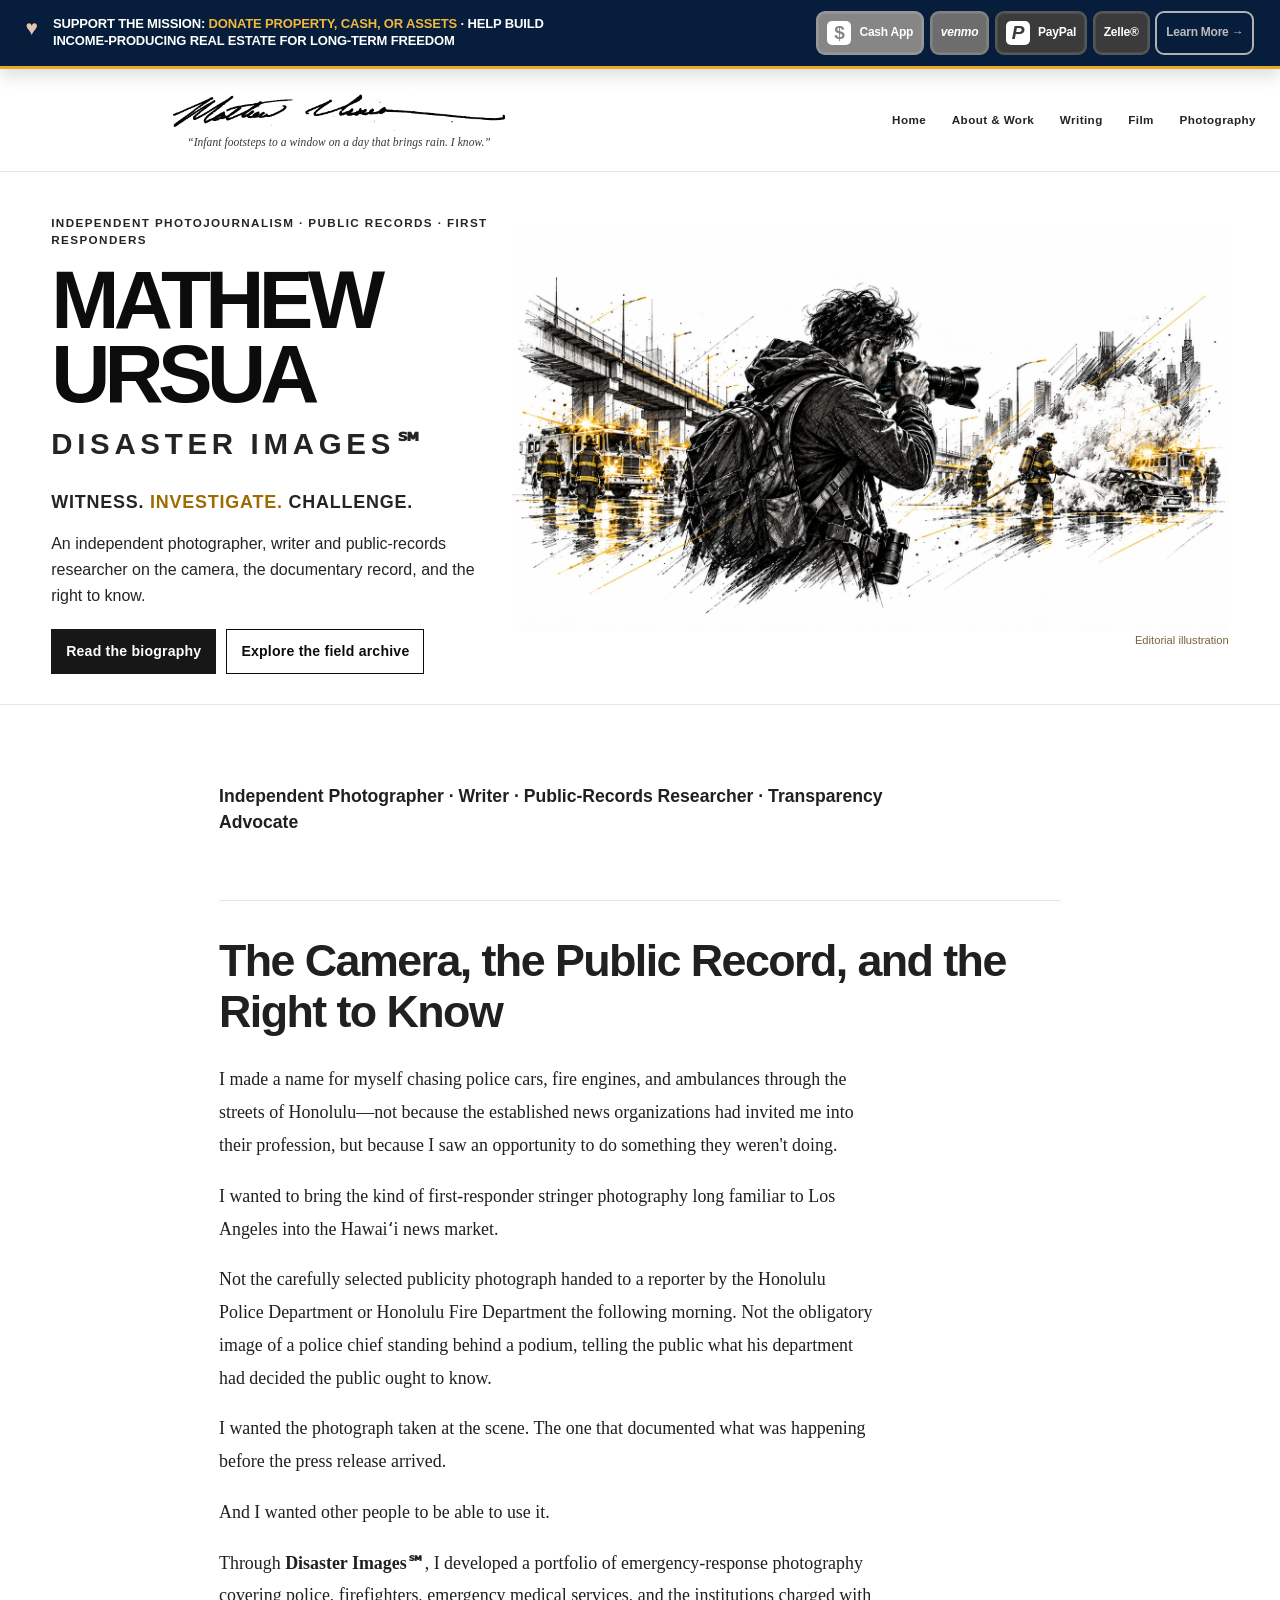
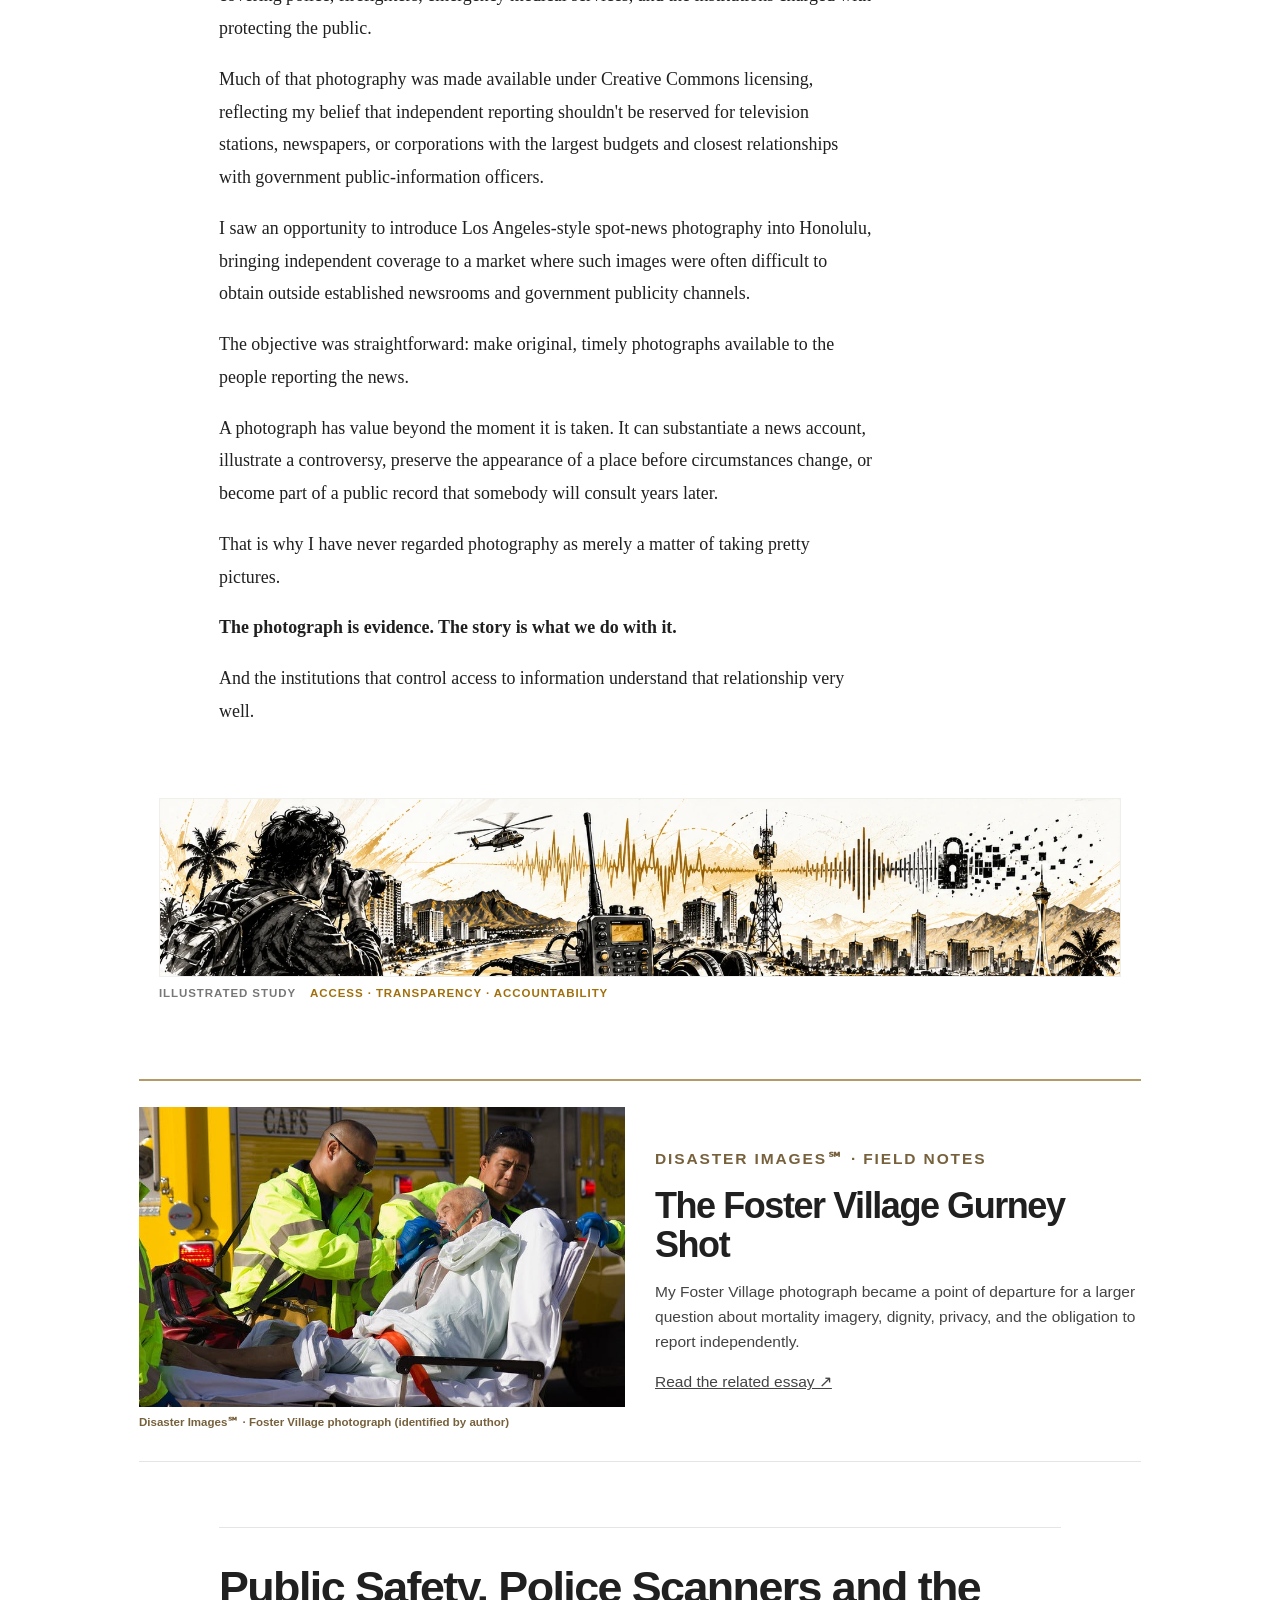
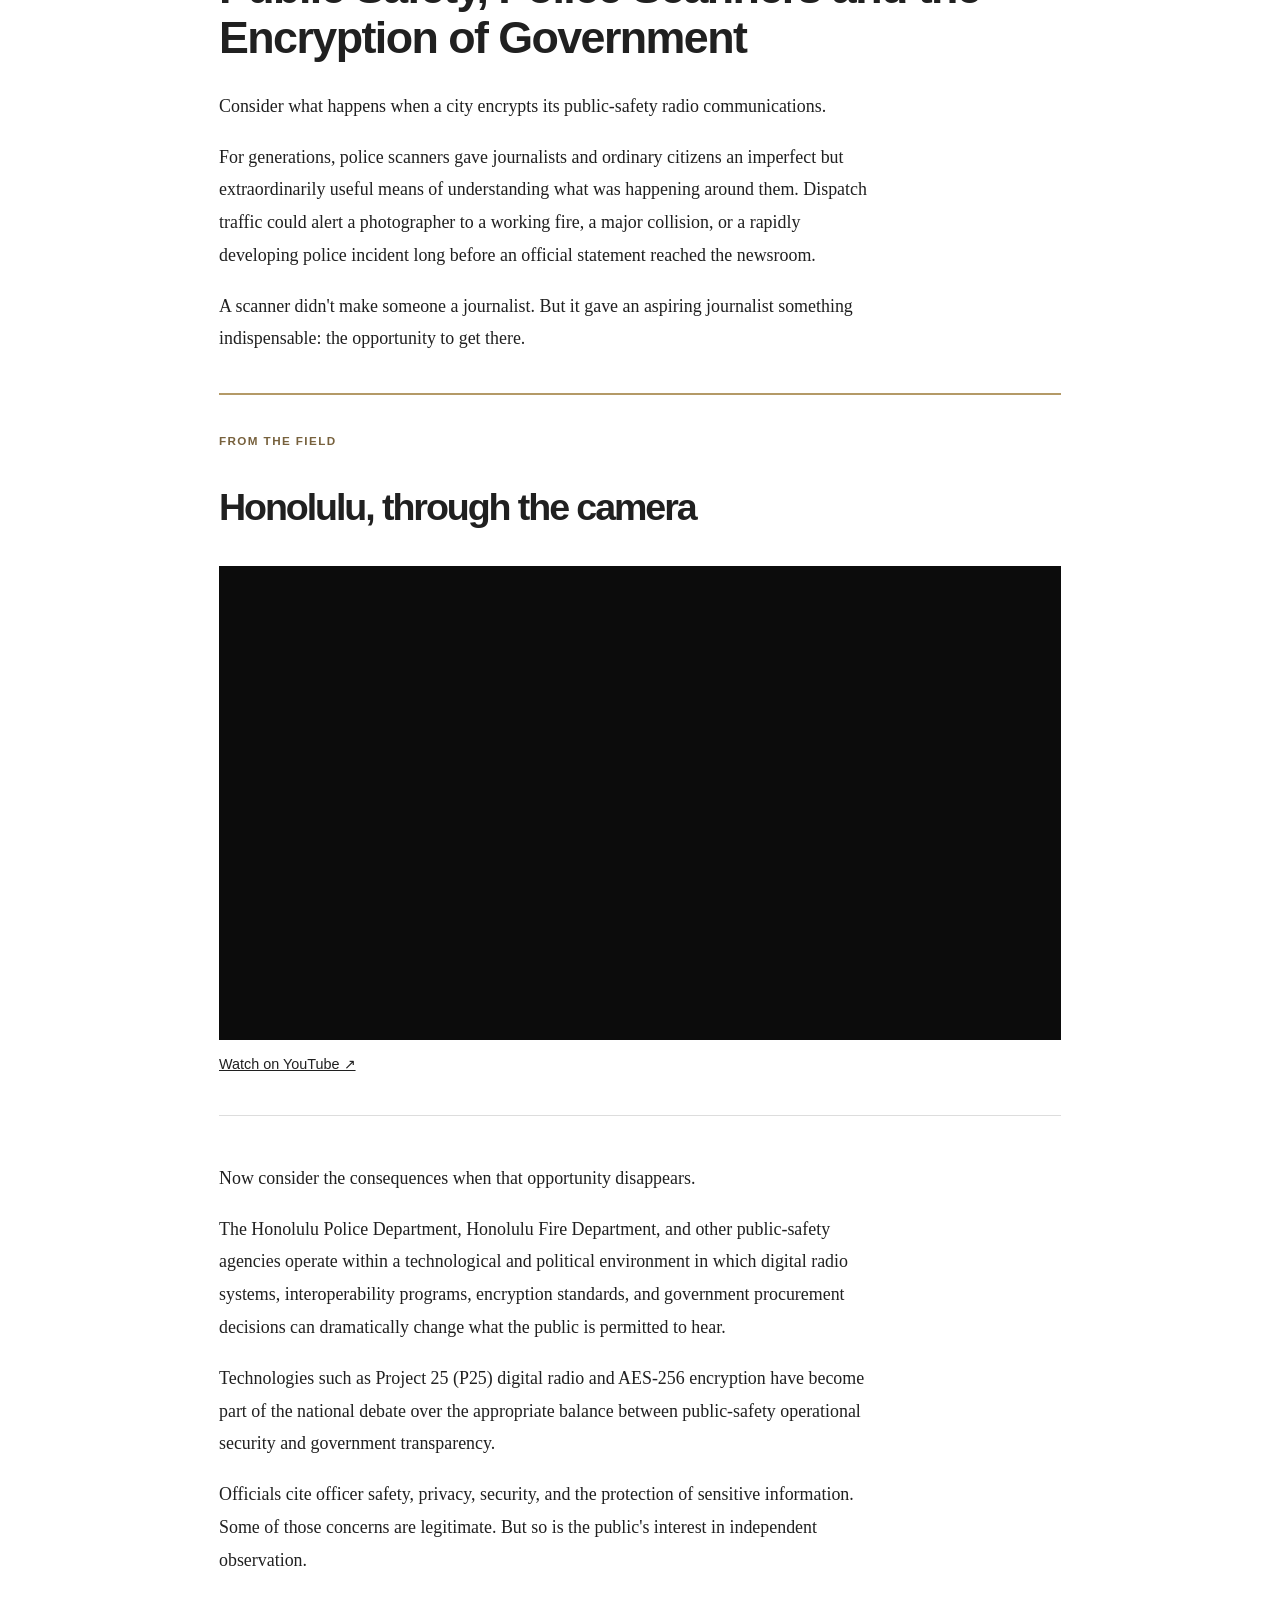
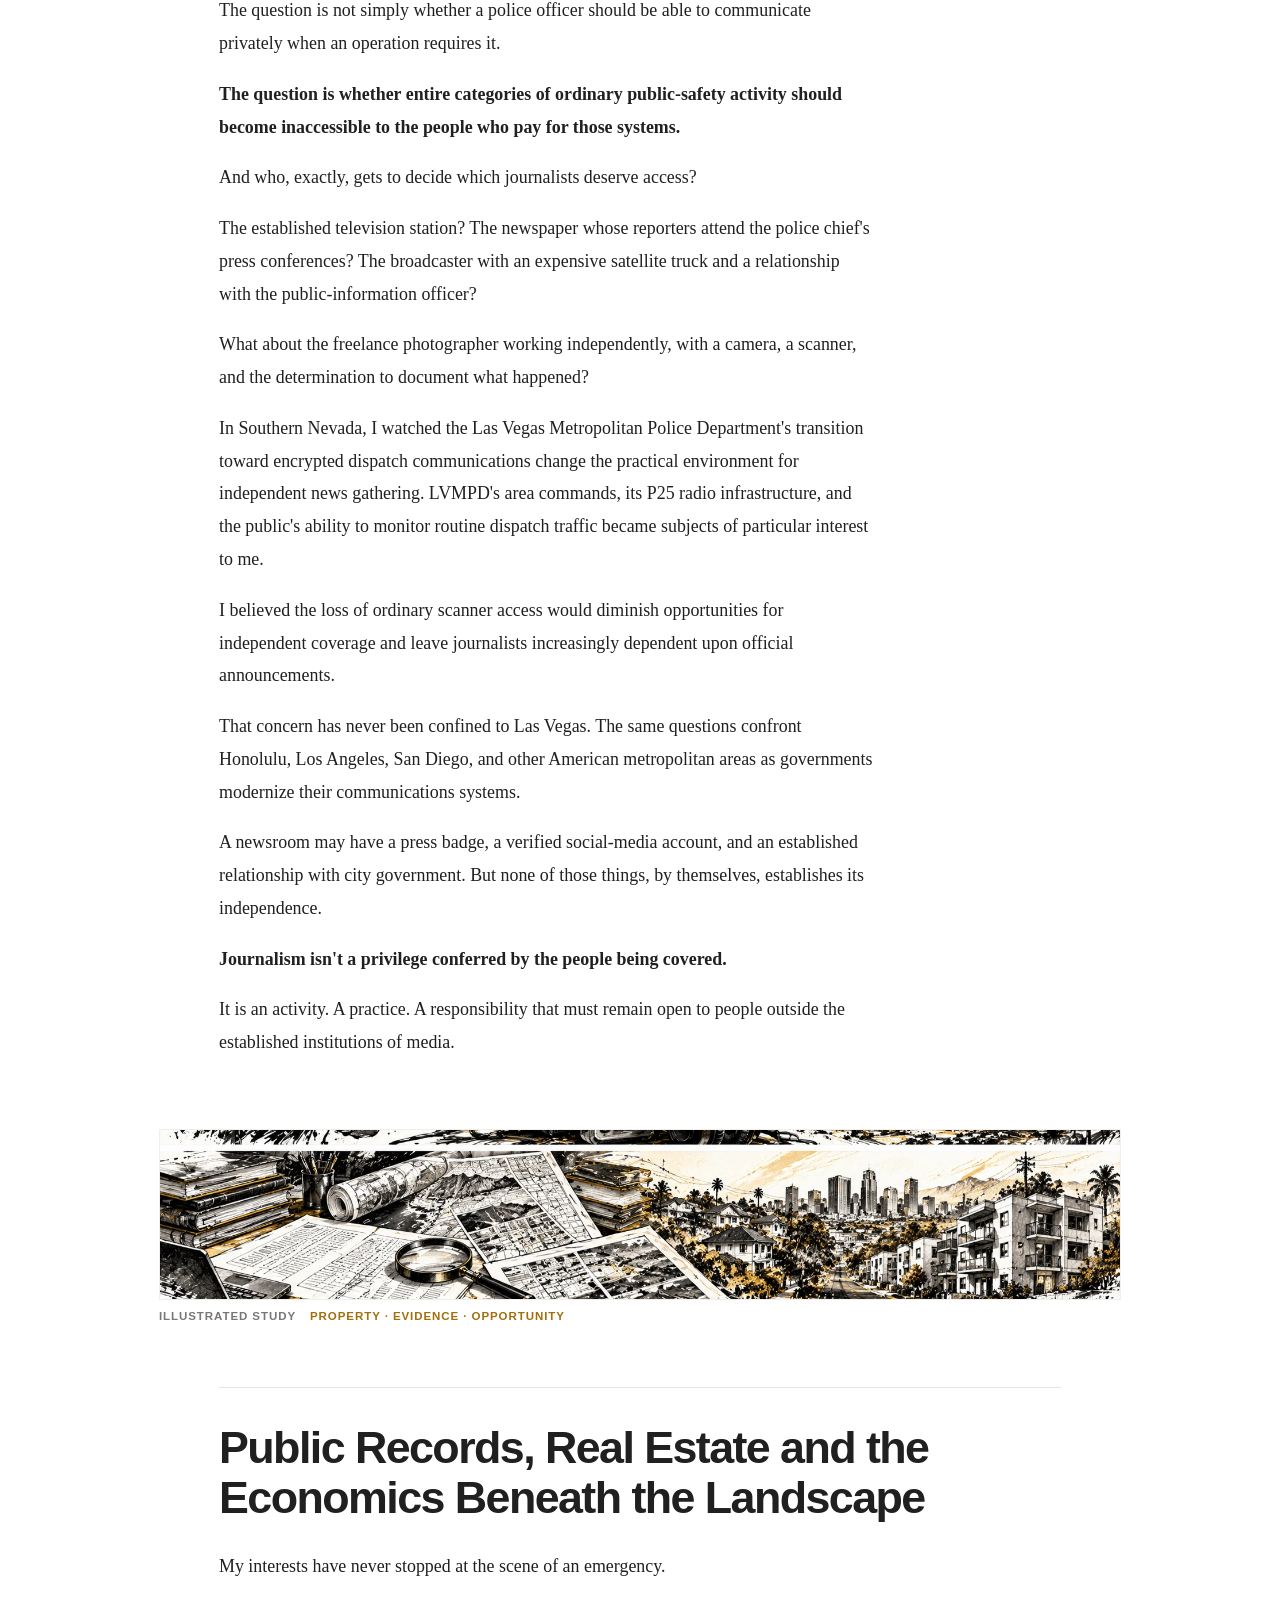
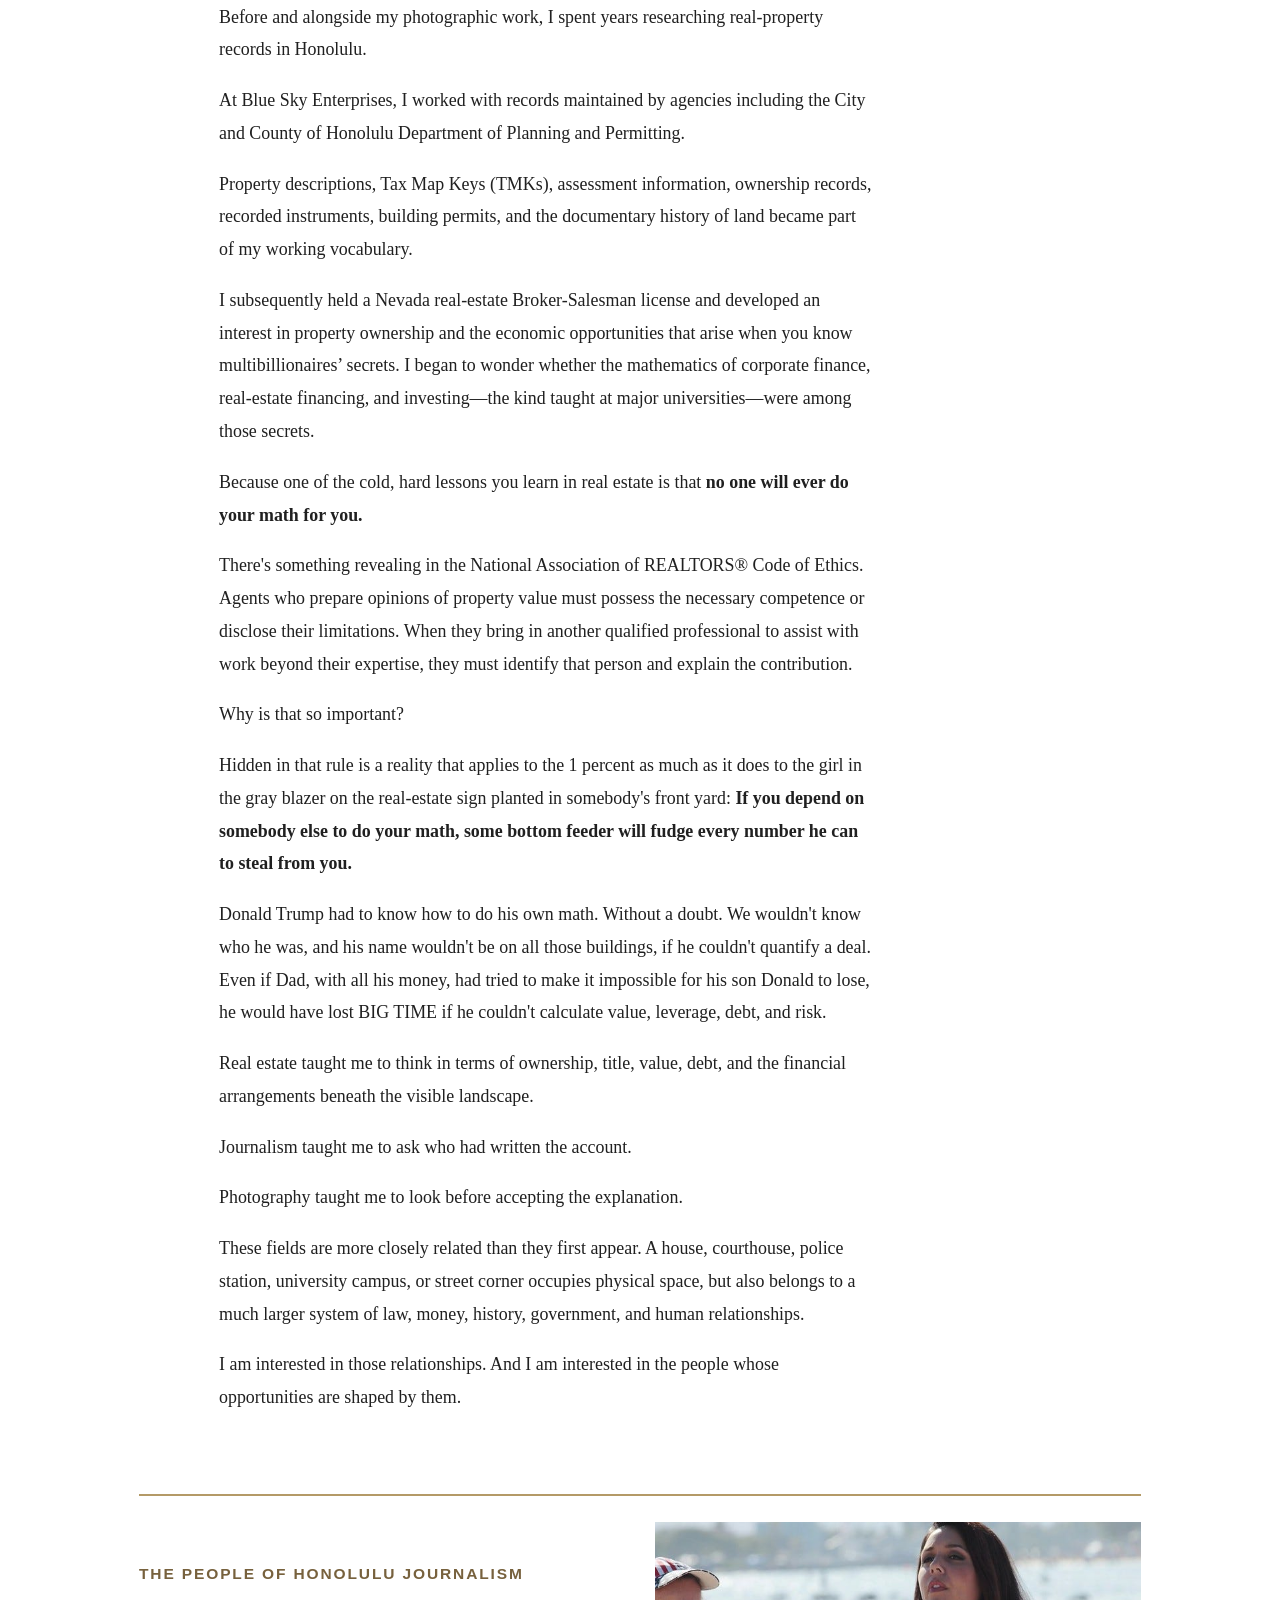
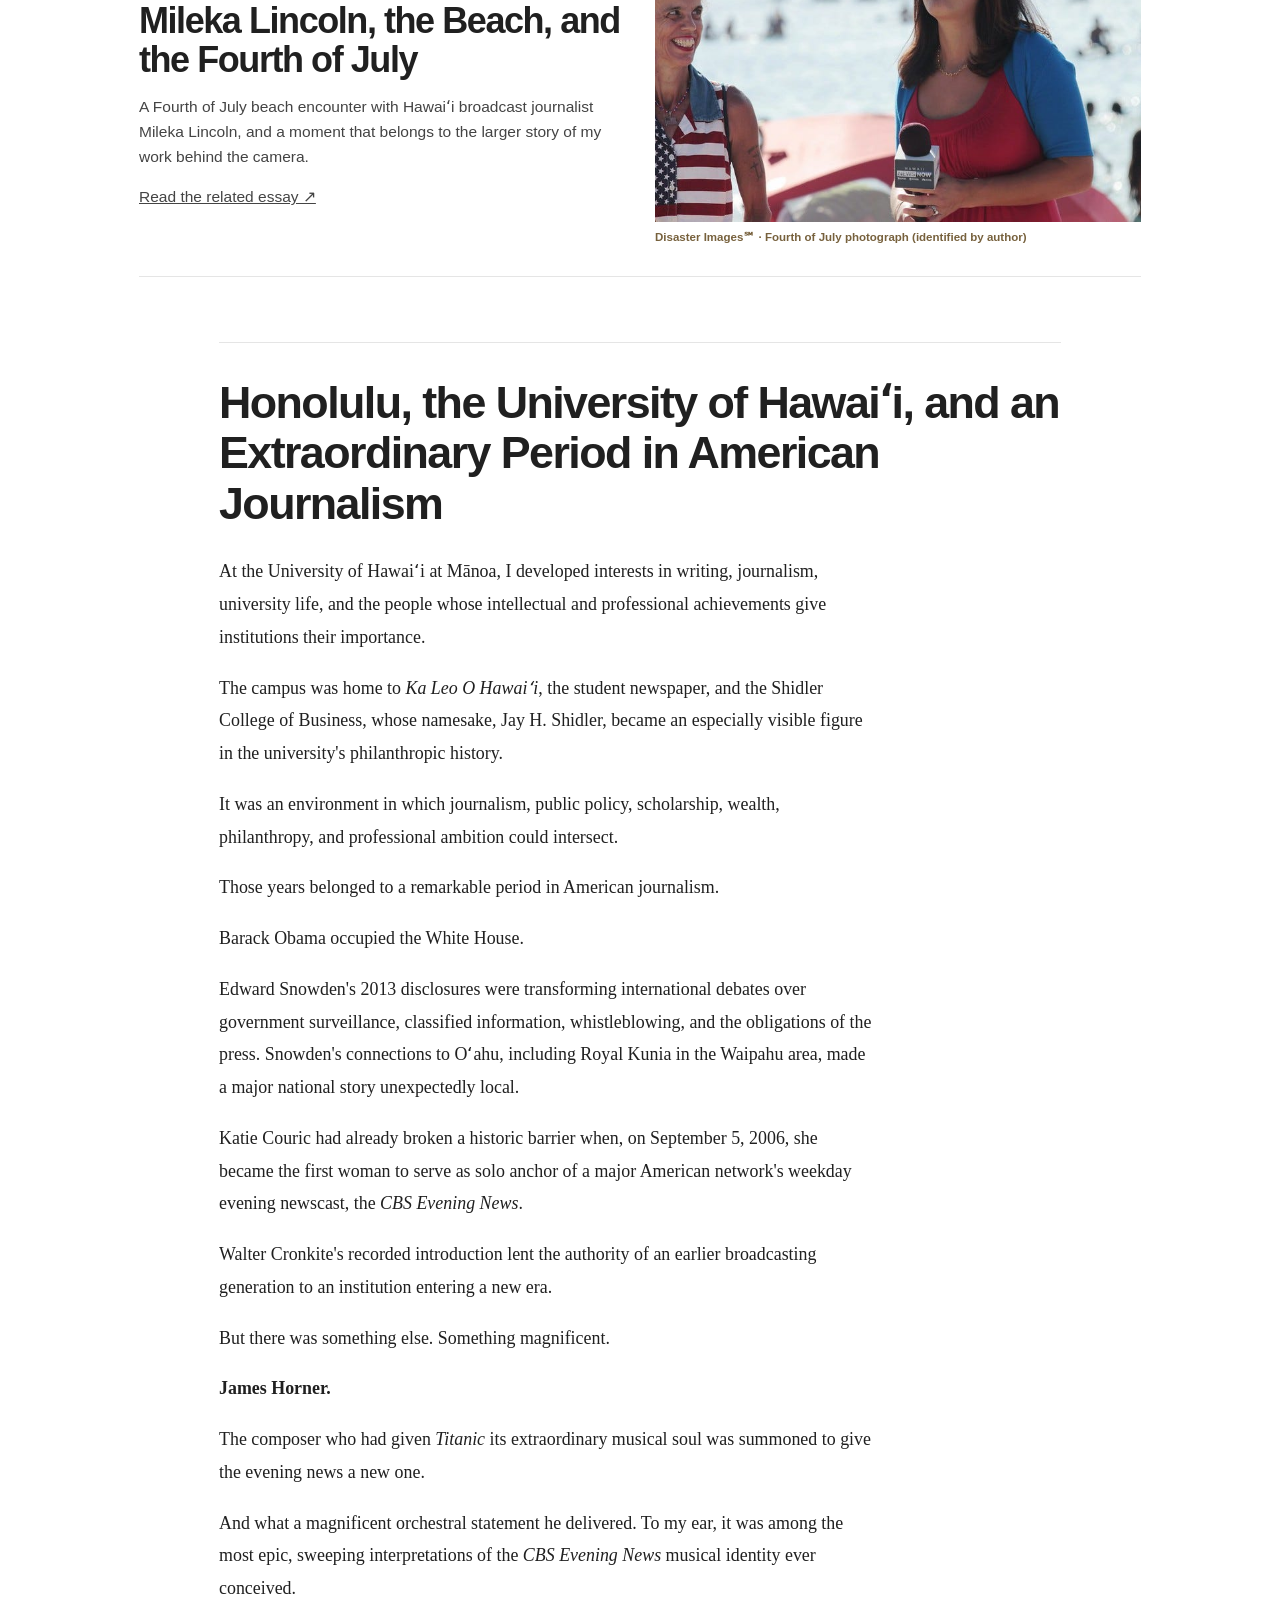
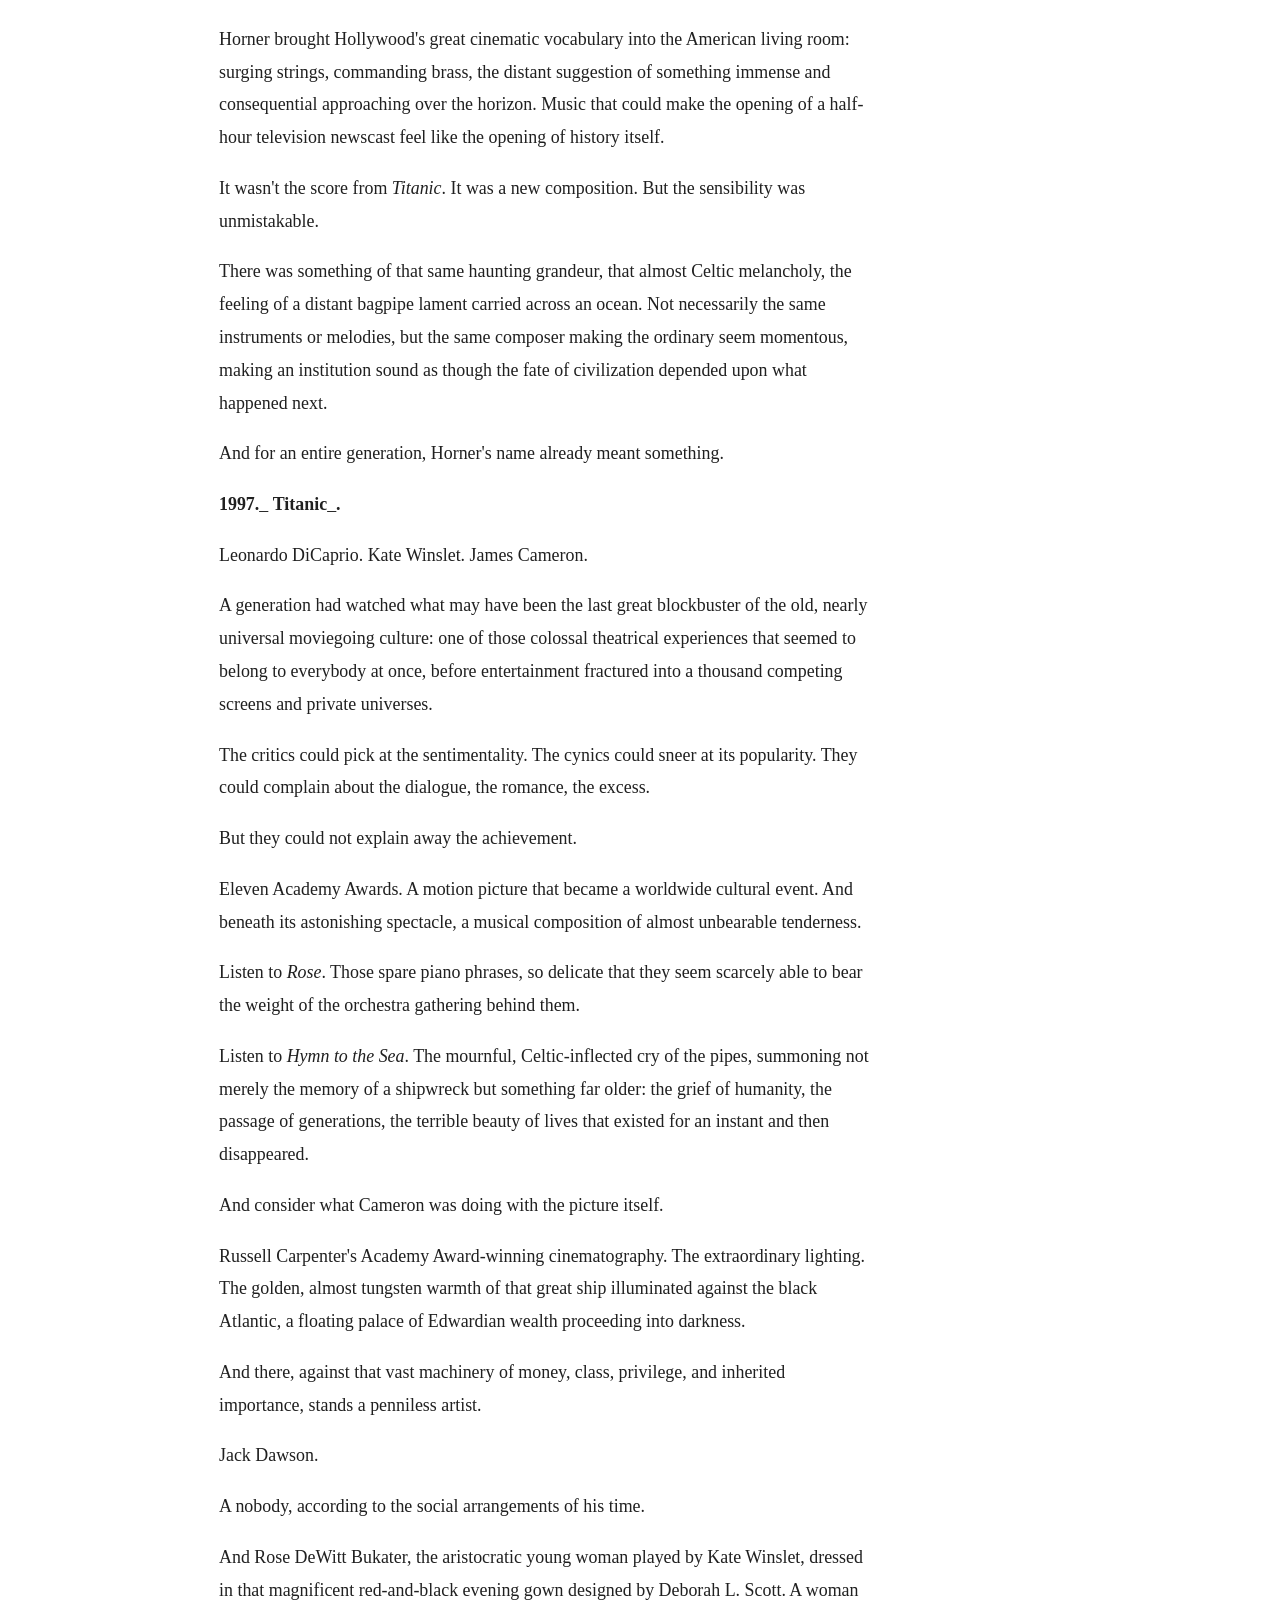
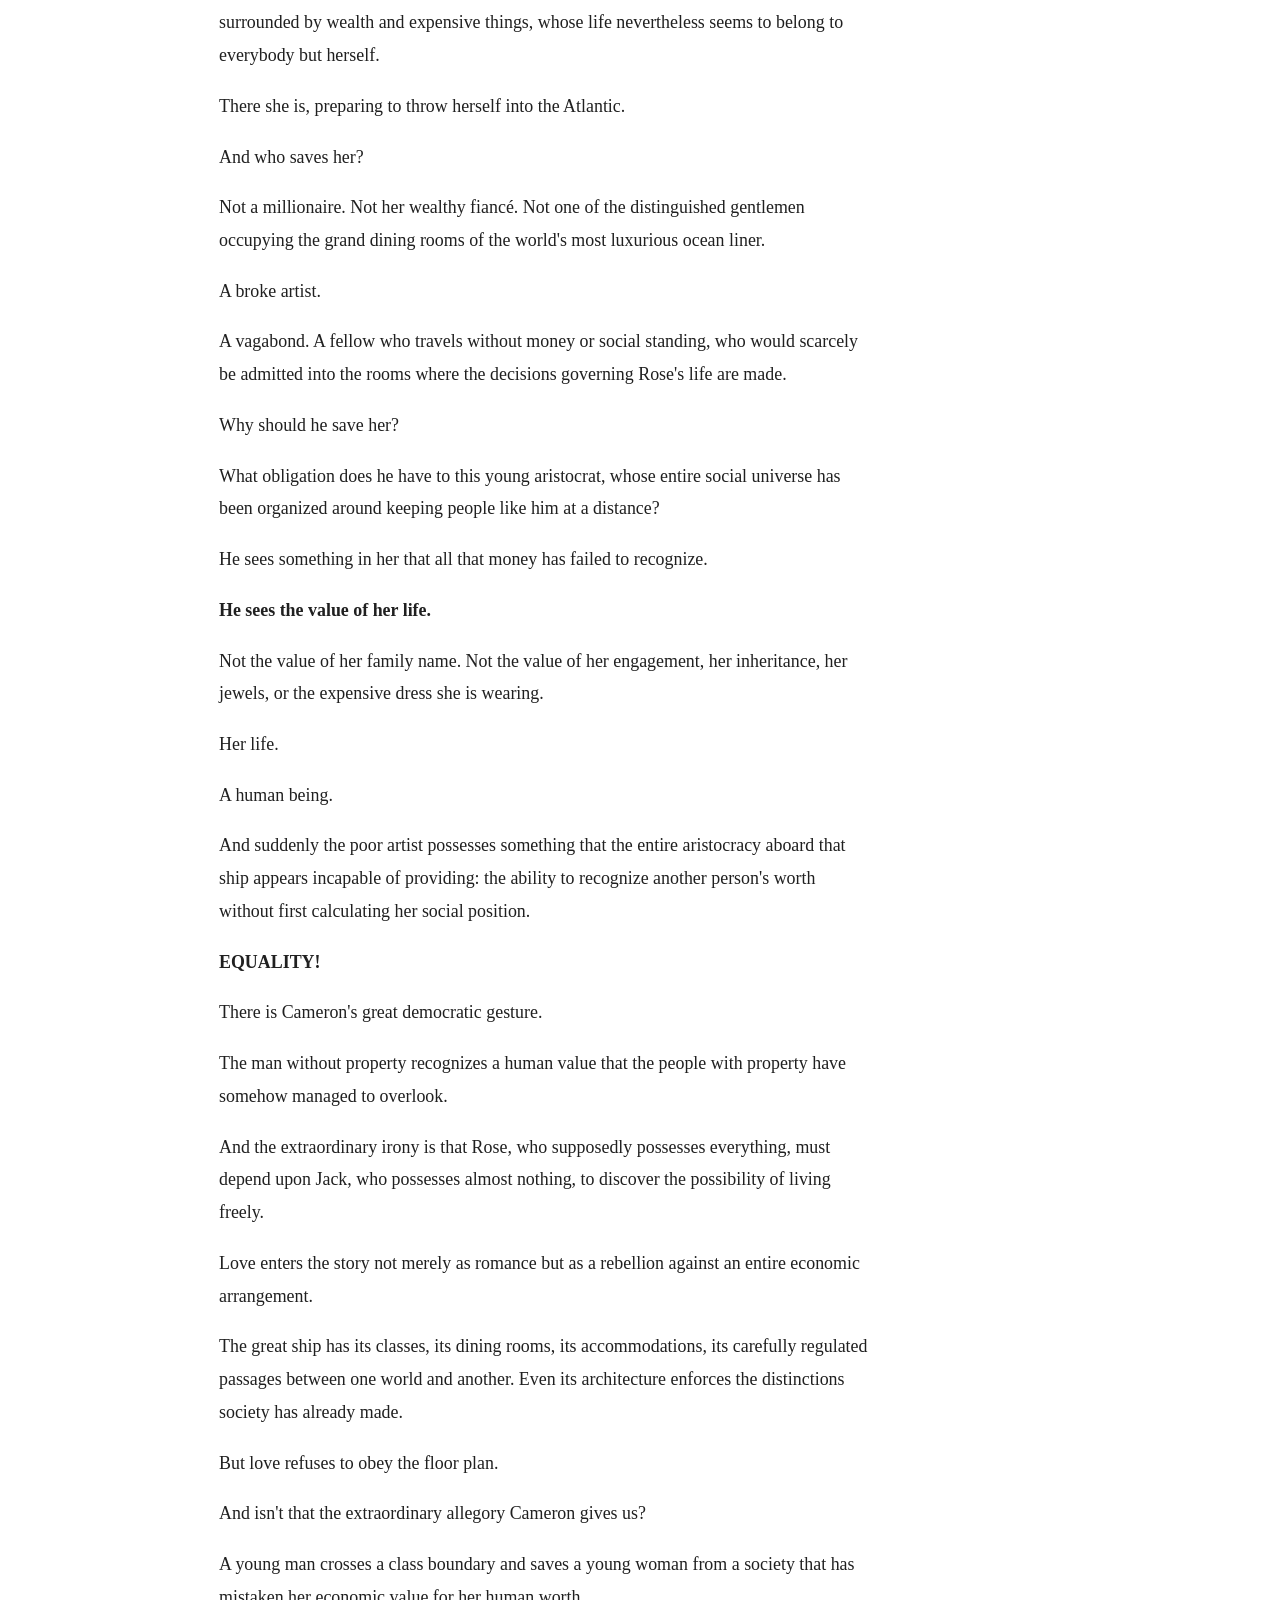
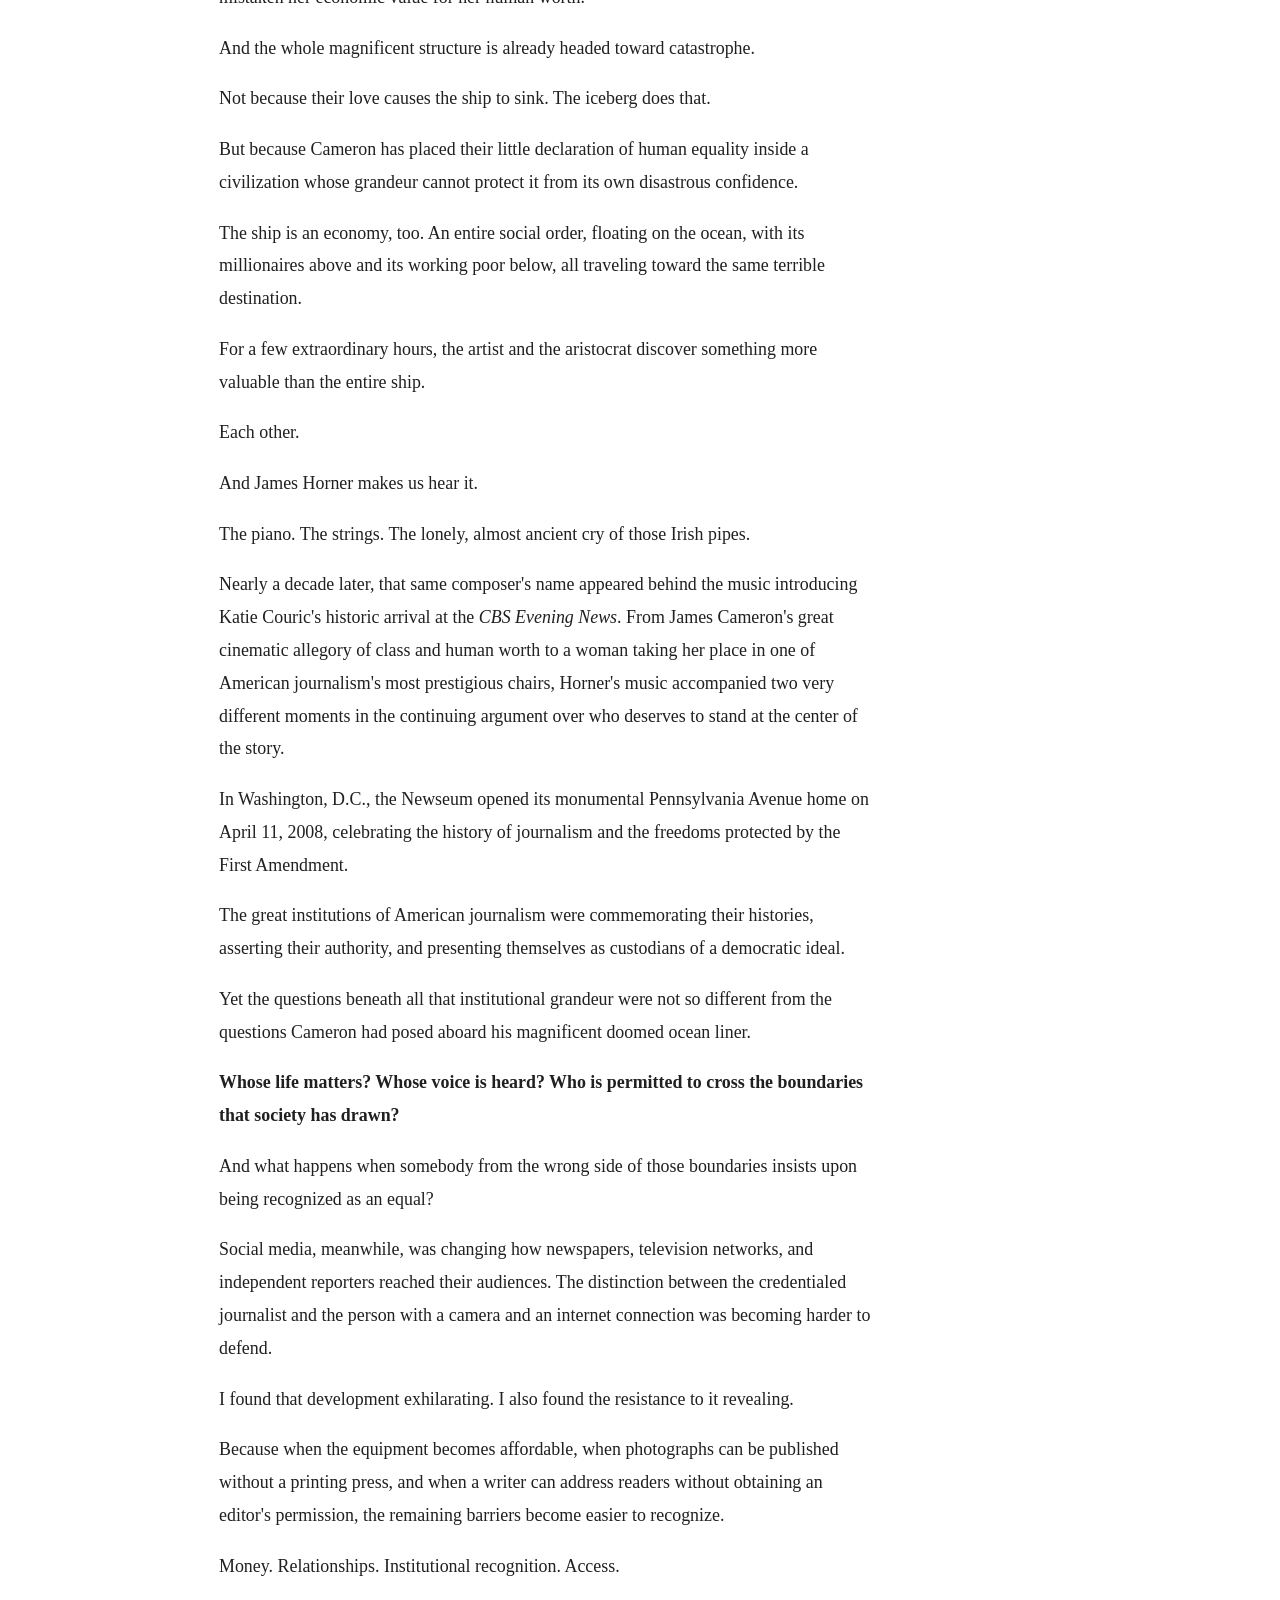
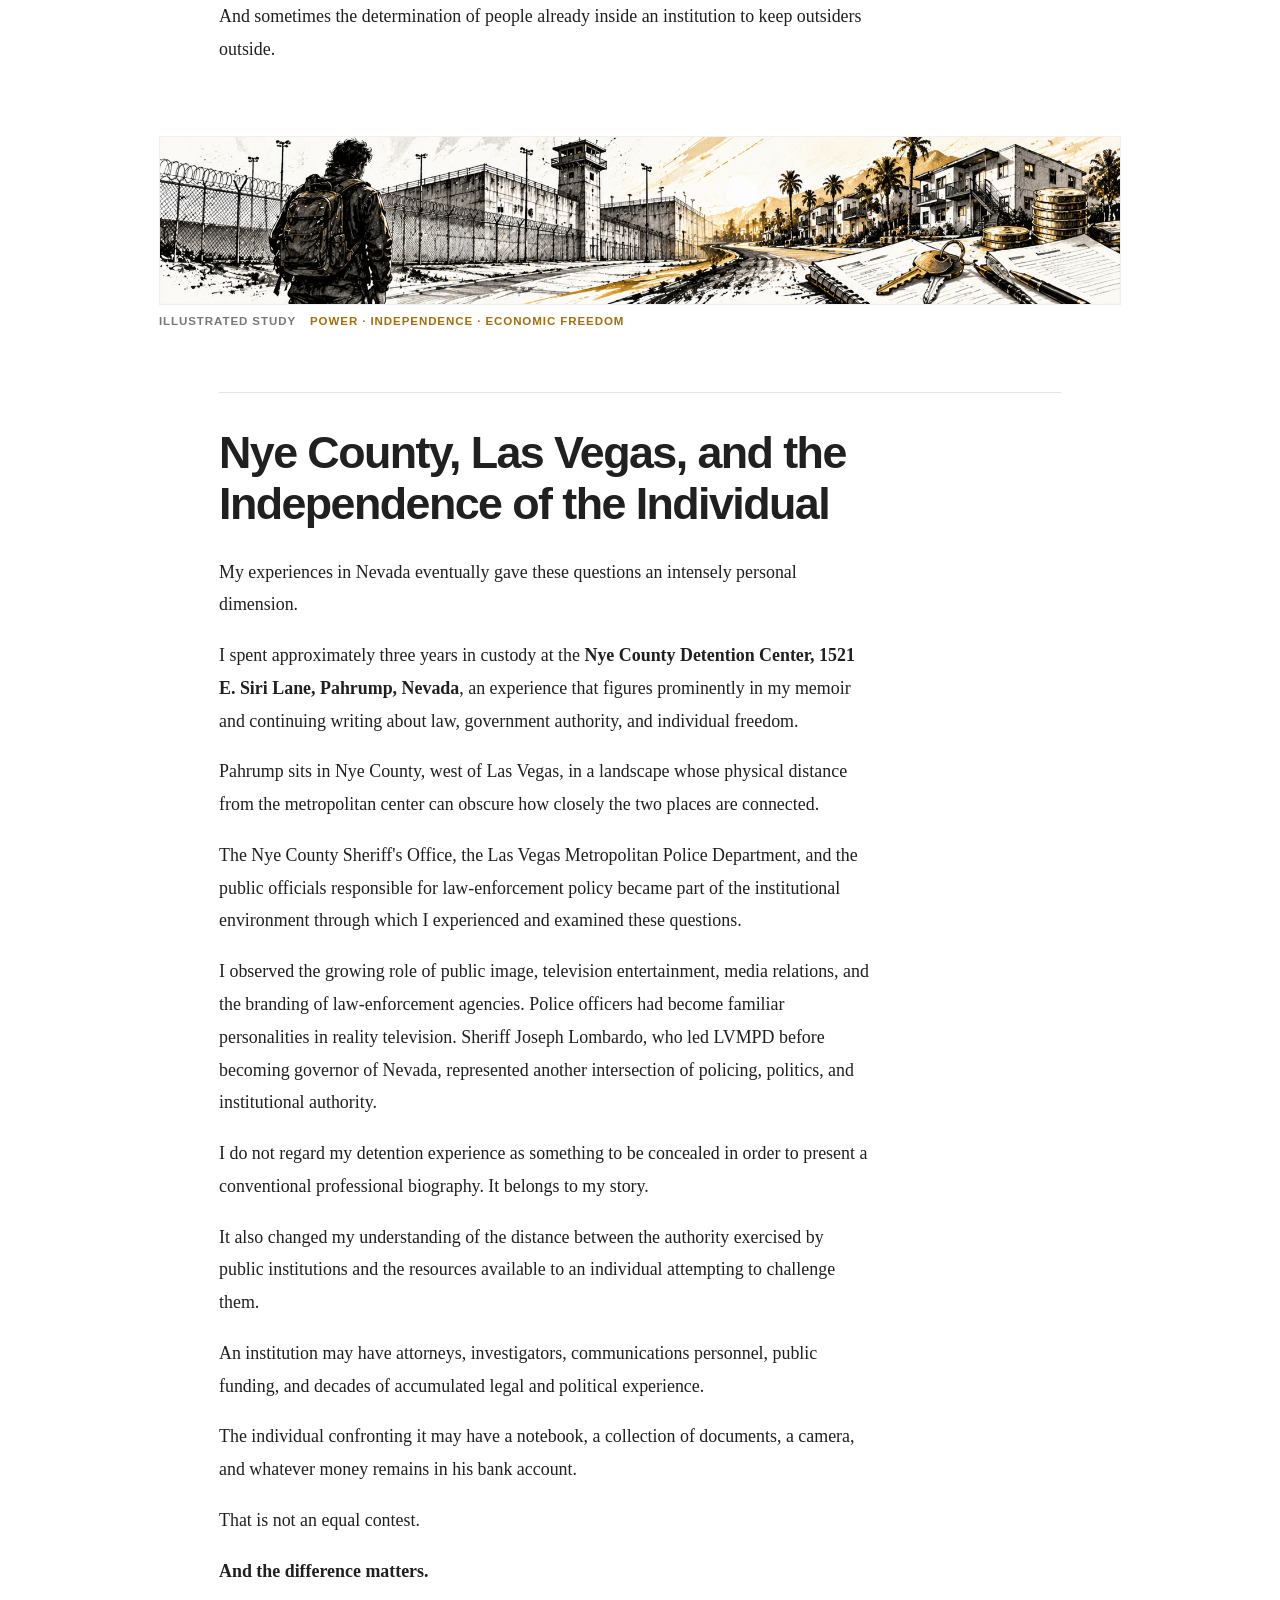
==== commit 62eaf94e: "v1.7.0: editorial monochrome, memoir promotion, film and photography refinements" ====
--- a/index.html
+++ b/index.html
@@ -1,6 +1,6 @@
 <!DOCTYPE html>
 
-<html lang="en"><head><meta charset="utf-8"/><meta content="width=device-width,initial-scale=1" name="viewport"/><title>Mathew Ursua | Disaster Images℠ — Photographer, Writer &amp; Public Records</title><meta content="Mathew Ursua: independent first-responder photographer behind Disaster Images℠, writer, public-records researcher and advocate for press freedom and government accountability." name="description"/><meta content="#ffffff" name="theme-color"/><meta content="website" property="og:type"/><meta content="Mathew Ursua | Disaster Images℠" property="og:title"/><meta content="Mathew Ursua: independent first-responder photographer behind Disaster Images℠, writer, public-records researcher and advocate for press freedom and government accountability." property="og:description"/><meta content="https://mathewursua.com/assets/illustrations/mu-intrepid-lens-hero-v01.webp" property="og:image"/><link href="https://mathewursua.com/index.html" rel="canonical"/><link href="assets/favicon.svg" rel="icon" type="image/svg+xml"/><link href="assets/site.css" rel="stylesheet"/><script type="application/ld+json">{"@context": "https://schema.org", "@type": "ProfilePage", "name": "Mathew Ursua — Disaster Images℠", "url": "https://mathewursua.com/index.html", "mainEntity": {"@type": "Person", "name": "Mathew Ursua", "url": "https://mathewursua.com/", "description": "Independent photographer, writer, public-records researcher and transparency advocate", "knowsAbout": ["documentary photography", "first-responder photography", "public records", "government transparency", "real estate research"]}}</script><script defer="" src="assets/site.js"></script></head><body><a class="skip" href="#main">Skip to content</a><aside aria-label="Support the mission" class="support-top"><div class="support-top__inner"><p class="support-top__message"><span aria-hidden="true" class="support-top__heart">♥</span><span class="support-top__copy">SUPPORT THE MISSION: <strong>DONATE PROPERTY, CASH, OR ASSETS</strong> · HELP BUILD INCOME-PRODUCING REAL ESTATE FOR LONG-TERM FREEDOM</span></p><nav aria-label="Ways to support" class="support-top__actions"><a class="support-top__button support-top__button--cash" href="https://baselinemeets.com/comeback-marital-full-report/donate.html"><span aria-hidden="true" class="support-top__icon support-top__icon--cash">$</span> Cash App</a><a class="support-top__button support-top__button--venmo" href="https://baselinemeets.com/comeback-marital-full-report/donate.html">venmo</a><a class="support-top__button support-top__button--paypal" href="https://baselinemeets.com/comeback-marital-full-report/donate.html"><span aria-hidden="true" class="support-top__icon support-top__icon--paypal">P</span> PayPal</a><a class="support-top__button support-top__button--zelle" href="https://baselinemeets.com/comeback-marital-full-report/donate.html">Zelle®</a><a class="support-top__button support-top__button--more" href="https://baselinemeets.com/comeback-marital-full-report/donate.html">Learn More →</a></nav></div></aside><header><div class="mast"><a aria-label="Mathew Ursua home" class="brand brand--signature" href="index.html"><img alt="Mathew Ursua signature" height="85" src="assets/signature-header.png" width="520"/></a><nav aria-label="Main navigation"><a href="index.html">Home</a><a href="index.html#about">About &amp; Work</a><a href="index.html#selected-writing">Writing</a><a href="index.html#video">Film</a><a href="portfolio.html">Photography</a></nav></div></header><main id="main"><section aria-labelledby="hero-title" class="mu-hero"><div class="mu-hero-inner"><div class="mu-hero-copy"><p class="mu-eyebrow">Independent photojournalism · Public records · First responders</p><h1 id="hero-title">MATHEW <span>URSUA</span></h1><p class="mu-hero-brand">DISASTER IMAGES℠</p><p class="mu-hero-strap">WITNESS. <span>INVESTIGATE.</span> CHALLENGE.</p><p class="mu-hero-deck">An independent photographer, writer and public-records researcher on the camera, the documentary record, and the right to know.</p><div class="mu-hero-actions"><a class="btn" href="#biography">Read the biography</a><a class="btn outline" href="portfolio.html">Explore the field archive</a></div></div><div class="mu-hero-art"><img alt="AI-generated black-and-gold editorial sketch of an illustrative photographer observing an emergency response, not a documentary photograph of Mathew Ursua or a real incident" decoding="async" fetchpriority="high" height="900" src="assets/illustrations/mu-intrepid-lens-hero-v01.webp" width="1500"/><span class="mu-image-kind">Editorial illustration</span></div></div></section><article aria-label="Mathew Ursua full biography" class="mu-biography shell" id="biography">
+<html lang="en"><head><meta charset="utf-8"/><meta content="width=device-width,initial-scale=1" name="viewport"/><title>Mathew Ursua | Disaster Images℠ — Photographer, Writer &amp; Public Records</title><meta content="Mathew Ursua: independent first-responder photographer behind Disaster Images℠, writer, public-records researcher and advocate for press freedom and government accountability." name="description"/><meta content="#ffffff" name="theme-color"/><meta content="website" property="og:type"/><meta content="Mathew Ursua | Disaster Images℠" property="og:title"/><meta content="Mathew Ursua: independent first-responder photographer behind Disaster Images℠, writer, public-records researcher and advocate for press freedom and government accountability." property="og:description"/><meta content="https://mathewursua.com/assets/illustrations/mu-intrepid-lens-hero-v01.webp" property="og:image"/><link href="https://mathewursua.com/index.html" rel="canonical"/><link href="assets/favicon.svg" rel="icon" type="image/svg+xml"/><link href="assets/site.css" rel="stylesheet"/><script type="application/ld+json">{"@context": "https://schema.org", "@type": "ProfilePage", "name": "Mathew Ursua — Disaster Images℠", "url": "https://mathewursua.com/index.html", "mainEntity": {"@type": "Person", "name": "Mathew Ursua", "url": "https://mathewursua.com/", "description": "Independent photographer, writer, public-records researcher and transparency advocate", "knowsAbout": ["documentary photography", "first-responder photography", "public records", "government transparency", "real estate research"]}}</script><script defer="" src="assets/site.js"></script></head><body><a class="skip" href="#main">Skip to content</a><aside aria-label="Support the mission" class="support-top"><div class="support-top__inner"><p class="support-top__message"><span aria-hidden="true" class="support-top__heart">♥</span><span class="support-top__copy">SUPPORT THE MISSION: <strong>DONATE PROPERTY, CASH, OR ASSETS</strong> · HELP BUILD INCOME-PRODUCING REAL ESTATE FOR LONG-TERM FREEDOM</span></p><nav aria-label="Ways to support" class="support-top__actions"><a class="support-top__button support-top__button--cash" href="https://baselinemeets.com/comeback-marital-full-report/donate.html"><span aria-hidden="true" class="support-top__icon support-top__icon--cash">$</span> Cash App</a><a class="support-top__button support-top__button--venmo" href="https://baselinemeets.com/comeback-marital-full-report/donate.html">venmo</a><a class="support-top__button support-top__button--paypal" href="https://baselinemeets.com/comeback-marital-full-report/donate.html"><span aria-hidden="true" class="support-top__icon support-top__icon--paypal">P</span> PayPal</a><a class="support-top__button support-top__button--zelle" href="https://baselinemeets.com/comeback-marital-full-report/donate.html">Zelle®</a><a class="support-top__button support-top__button--more" href="https://baselinemeets.com/comeback-marital-full-report/donate.html">Learn More →</a></nav></div></aside><header><div class="mast"><div class="mu-signature-lockup"><a aria-label="Mathew Ursua home" class="brand brand--signature" href="index.html"><img alt="Mathew Ursua signature" height="85" src="assets/signature-header.png" width="520"/></a><p class="mu-signature-quote">“Infant footsteps to a window on a day that brings rain. I know.”</p></div><nav aria-label="Main navigation"><a href="index.html">Home</a><a href="index.html#about">About &amp; Work</a><a href="index.html#selected-writing">Writing</a><a href="index.html#video">Film</a><a href="portfolio.html">Photography</a></nav></div></header><main id="main"><section aria-labelledby="hero-title" class="mu-hero"><div class="mu-hero-inner"><div class="mu-hero-copy"><p class="mu-eyebrow">Independent photojournalism · Public records · First responders</p><h1 id="hero-title">MATHEW <span>URSUA</span></h1><p class="mu-hero-brand">DISASTER IMAGES℠</p><p class="mu-hero-strap">WITNESS. <span>INVESTIGATE.</span> CHALLENGE.</p><p class="mu-hero-deck">An independent photographer, writer and public-records researcher on the camera, the documentary record, and the right to know.</p><div class="mu-hero-actions"><a class="btn" href="#biography">Read the biography</a><a class="btn outline" href="portfolio.html">Explore the field archive</a></div></div><div class="mu-hero-art"><img alt="AI-generated black-and-gold editorial sketch of an illustrative photographer observing an emergency response, not a documentary photograph of Mathew Ursua or a real incident" decoding="async" fetchpriority="high" height="900" src="assets/illustrations/mu-intrepid-lens-hero-v01.webp" width="1500"/><span class="mu-image-kind">Editorial illustration</span></div></div></section><article aria-label="Mathew Ursua full biography" class="mu-biography shell" id="biography">
 <p><strong>Independent Photographer · Writer · Public-Records Researcher · Transparency Advocate</strong></p>
 <h2>The Camera, the Public Record, and the Right to Know</h2><p>I made a name for myself chasing police cars, fire engines, and ambulances through the streets of Honolulu—not because the established news organizations had invited me into their profession, but because I saw an opportunity to do something they weren't doing.</p><p>I wanted to bring the kind of first-responder stringer photography long familiar to Los Angeles into the Hawaiʻi news market.</p><p>Not the carefully selected publicity photograph handed to a reporter by the Honolulu Police Department or Honolulu Fire Department the following morning. Not the obligatory image of a police chief standing behind a podium, telling the public what his department had decided the public ought to know.</p><p>I wanted the photograph taken at the scene. The one that documented what was happening before the press release arrived.</p><p>And I wanted other people to be able to use it.</p><p>Through <strong>Disaster Images℠</strong>, I developed a portfolio of emergency-response photography covering police, firefighters, emergency medical services, and the institutions charged with protecting the public.</p><p>Much of that photography was made available under Creative Commons licensing, reflecting my belief that independent reporting shouldn't be reserved for television stations, newspapers, or corporations with the largest budgets and closest relationships with government public-information officers.</p><p>I saw an opportunity to introduce Los Angeles-style spot-news photography into Honolulu, bringing independent coverage to a market where such images were often difficult to obtain outside established newsrooms and government publicity channels.</p><p>The objective was straightforward: make original, timely photographs available to the people reporting the news.</p><p>A photograph has value beyond the moment it is taken. It can substantiate a news account, illustrate a controversy, preserve the appearance of a place before circumstances change, or become part of a public record that somebody will consult years later.</p><p>That is why I have never regarded photography as merely a matter of taking pretty pictures.</p><p><strong>The photograph is evidence. The story is what we do with it.</strong></p><p>And the institutions that control access to information understand that relationship very well.</p>
 
@@ -16,7 +16,7 @@
 
 
 
-<figure class="mu-inline-illustration"><img alt="Black-and-gold editorial engraving of a police radio, signal waveform, city skyline and communications tower; conceptual art, not a recorded dispatch" decoding="async" height="300" loading="lazy" src="assets/illustrations/mu-radio-transparency-engraving-v01.webp" width="1648"/><figcaption><span>Illustrated study</span><strong>Access · Transparency · Accountability</strong></figcaption></figure><aside aria-labelledby="foster-title" class="mu-field-feature"><div class="mu-field-photo"><img alt="User-provided original color photograph of Honolulu emergency medical personnel tending to an elderly man seated on a gurney, with Honolulu Fire Department equipment behind them." height="533" loading="lazy" src="assets/photos/di-foster-village-gurney-user-supplied-20261030.jpg" width="799"/><span class="mu-photo-label">Disaster Images℠ · Foster Village photograph (identified by author)</span></div><div class="mu-field-description"><p class="mu-kicker">Disaster Images℠ · Field notes</p><h3 id="foster-title">The Foster Village Gurney Shot</h3><p>My Foster Village photograph became a point of departure for a larger question about mortality imagery, dignity, privacy, and the obligation to report independently.</p><p><a href="https://mathewursua.substack.com/p/mortality-imagery-and-the-honolulu" rel="noopener noreferrer" target="_blank">Read the related essay ↗</a></p></div></aside><h2>Public Safety, Police Scanners and the Encryption of Government</h2><p>Consider what happens when a city encrypts its public-safety radio communications.</p><p>For generations, police scanners gave journalists and ordinary citizens an imperfect but extraordinarily useful means of understanding what was happening around them. Dispatch traffic could alert a photographer to a working fire, a major collision, or a rapidly developing police incident long before an official statement reached the newsroom.</p><p>A scanner didn't make someone a journalist. But it gave an aspiring journalist something indispensable: the opportunity to get there.</p><p>Now consider the consequences when that opportunity disappears.</p><p>The Honolulu Police Department, Honolulu Fire Department, and other public-safety agencies operate within a technological and political environment in which digital radio systems, interoperability programs, encryption standards, and government procurement decisions can dramatically change what the public is permitted to hear.</p><p>Technologies such as Project 25 (P25) digital radio and AES-256 encryption have become part of the national debate over the appropriate balance between public-safety operational security and government transparency.</p><p>Officials cite officer safety, privacy, security, and the protection of sensitive information. Some of those concerns are legitimate. But so is the public's interest in independent observation.</p><p>The question is not simply whether a police officer should be able to communicate privately when an operation requires it.</p><p><strong>The question is whether entire categories of ordinary public-safety activity should become inaccessible to the people who pay for those systems.</strong></p><p>And who, exactly, gets to decide which journalists deserve access?</p><p>The established television station? The newspaper whose reporters attend the police chief's press conferences? The broadcaster with an expensive satellite truck and a relationship with the public-information officer?</p><p>What about the freelance photographer working independently, with a camera, a scanner, and the determination to document what happened?</p><p>In Southern Nevada, I watched the Las Vegas Metropolitan Police Department's transition toward encrypted dispatch communications change the practical environment for independent news gathering. LVMPD's area commands, its P25 radio infrastructure, and the public's ability to monitor routine dispatch traffic became subjects of particular interest to me.</p><p>I believed the loss of ordinary scanner access would diminish opportunities for independent coverage and leave journalists increasingly dependent upon official announcements.</p><p>That concern has never been confined to Las Vegas. The same questions confront Honolulu, Los Angeles, San Diego, and other American metropolitan areas as governments modernize their communications systems.</p><p>A newsroom may have a press badge, a verified social-media account, and an established relationship with city government. But none of those things, by themselves, establishes its independence.</p><p><strong>Journalism isn't a privilege conferred by the people being covered.</strong></p><p>It is an activity. A practice. A responsibility that must remain open to people outside the established institutions of media.</p>
+<figure class="mu-inline-illustration"><img alt="Black-and-gold editorial engraving of a police radio, signal waveform, city skyline and communications tower; conceptual art, not a recorded dispatch" decoding="async" height="300" loading="lazy" src="assets/illustrations/mu-radio-transparency-engraving-v01.webp" width="1648"/><figcaption><span>Illustrated study</span><strong>Access · Transparency · Accountability</strong></figcaption></figure><aside aria-labelledby="foster-title" class="mu-field-feature"><div class="mu-field-photo"><img alt="User-provided original color photograph of Honolulu emergency medical personnel tending to an elderly man seated on a gurney, with Honolulu Fire Department equipment behind them." height="533" loading="lazy" src="assets/photos/di-foster-village-gurney-user-supplied-20261030.jpg" width="799"/><span class="mu-photo-label">Disaster Images℠ · Foster Village photograph (identified by author)</span></div><div class="mu-field-description"><p class="mu-kicker">Disaster Images℠ · Field notes</p><h3 id="foster-title">The Foster Village Gurney Shot</h3><p>My Foster Village photograph became a point of departure for a larger question about mortality imagery, dignity, privacy, and the obligation to report independently.</p><p><a href="https://mathewursua.substack.com/p/mortality-imagery-and-the-honolulu" rel="noopener noreferrer" target="_blank">Read the related essay ↗</a></p></div></aside><h2>Public Safety, Police Scanners and the Encryption of Government</h2><p>Consider what happens when a city encrypts its public-safety radio communications.</p><p>For generations, police scanners gave journalists and ordinary citizens an imperfect but extraordinarily useful means of understanding what was happening around them. Dispatch traffic could alert a photographer to a working fire, a major collision, or a rapidly developing police incident long before an official statement reached the newsroom.</p><p>A scanner didn't make someone a journalist. But it gave an aspiring journalist something indispensable: the opportunity to get there.</p><section class="mu-video-inline" id="video" aria-labelledby="mu-video-title"><p class="mu-kicker">From the field</p><h3 id="mu-video-title">Honolulu, through the camera</h3><div class="mu-video-frame"><iframe src="https://www.youtube-nocookie.com/embed/j6mDC0QaW_s" title="Mathew Ursua — Honolulu fieldwork and documentary film" loading="lazy" allow="accelerometer; encrypted-media; gyroscope; picture-in-picture; web-share" referrerpolicy="strict-origin-when-cross-origin" allowfullscreen></iframe></div><p class="mu-video-link"><a href="https://www.youtube.com/watch?v=j6mDC0QaW_s" rel="noopener noreferrer" target="_blank">Watch on YouTube ↗</a></p></section><p>Now consider the consequences when that opportunity disappears.</p><p>The Honolulu Police Department, Honolulu Fire Department, and other public-safety agencies operate within a technological and political environment in which digital radio systems, interoperability programs, encryption standards, and government procurement decisions can dramatically change what the public is permitted to hear.</p><p>Technologies such as Project 25 (P25) digital radio and AES-256 encryption have become part of the national debate over the appropriate balance between public-safety operational security and government transparency.</p><p>Officials cite officer safety, privacy, security, and the protection of sensitive information. Some of those concerns are legitimate. But so is the public's interest in independent observation.</p><p>The question is not simply whether a police officer should be able to communicate privately when an operation requires it.</p><p><strong>The question is whether entire categories of ordinary public-safety activity should become inaccessible to the people who pay for those systems.</strong></p><p>And who, exactly, gets to decide which journalists deserve access?</p><p>The established television station? The newspaper whose reporters attend the police chief's press conferences? The broadcaster with an expensive satellite truck and a relationship with the public-information officer?</p><p>What about the freelance photographer working independently, with a camera, a scanner, and the determination to document what happened?</p><p>In Southern Nevada, I watched the Las Vegas Metropolitan Police Department's transition toward encrypted dispatch communications change the practical environment for independent news gathering. LVMPD's area commands, its P25 radio infrastructure, and the public's ability to monitor routine dispatch traffic became subjects of particular interest to me.</p><p>I believed the loss of ordinary scanner access would diminish opportunities for independent coverage and leave journalists increasingly dependent upon official announcements.</p><p>That concern has never been confined to Las Vegas. The same questions confront Honolulu, Los Angeles, San Diego, and other American metropolitan areas as governments modernize their communications systems.</p><p>A newsroom may have a press badge, a verified social-media account, and an established relationship with city government. But none of those things, by themselves, establishes its independence.</p><p><strong>Journalism isn't a privilege conferred by the people being covered.</strong></p><p>It is an activity. A practice. A responsibility that must remain open to people outside the established institutions of media.</p>
 
 
 
@@ -46,7 +46,7 @@
 
 
 
-<aside aria-labelledby="mileka-title" class="mu-field-feature mu-field-feature--reverse"><div class="mu-field-photo"><img alt="User-provided photograph identified by the author as showing Hawaii television journalist Mileka Lincoln holding a Hawaii News Now microphone beside a woman in patriotic clothing at a crowded beach." height="452" loading="lazy" src="assets/photos/di-mileka-lincoln-july-fourth-user-supplied-20261030.jpg" width="799"/><span class="mu-photo-label">Disaster Images℠ · Fourth of July photograph (identified by author)</span></div><div class="mu-field-description"><p class="mu-kicker">The people of Honolulu journalism</p><h3 id="mileka-title">Mileka Lincoln, the Beach, and the Fourth of July</h3><p>A Fourth of July beach encounter with Hawaiʻi broadcast journalist Mileka Lincoln, and a moment that belongs to the larger story of my work behind the camera.</p><p><a href="https://mathewursua.substack.com/" rel="noopener noreferrer" target="_blank">Explore related essays ↗</a></p></div></aside><h2>Honolulu, the University of Hawaiʻi, and an Extraordinary Period in American Journalism</h2><p>At the University of Hawaiʻi at Mānoa, I developed interests in writing, journalism, university life, and the people whose intellectual and professional achievements give institutions their importance.</p><p>The campus was home to <em>Ka Leo O Hawaiʻi</em>, the student newspaper, and the Shidler College of Business, whose namesake, Jay H. Shidler, became an especially visible figure in the university's philanthropic history.</p><p>It was an environment in which journalism, public policy, scholarship, wealth, philanthropy, and professional ambition could intersect.</p><p>Those years belonged to a remarkable period in American journalism.</p><p>Barack Obama occupied the White House.</p><p>Edward Snowden's 2013 disclosures were transforming international debates over government surveillance, classified information, whistleblowing, and the obligations of the press. Snowden's connections to Oʻahu, including Royal Kunia in the Waipahu area, made a major national story unexpectedly local.</p><p>Katie Couric had already broken a historic barrier when, on September 5, 2006, she became the first woman to serve as solo anchor of a major American network's weekday evening newscast, the <em>CBS Evening News</em>.</p><p>Walter Cronkite's recorded introduction lent the authority of an earlier broadcasting generation to an institution entering a new era.</p><p>But there was something else. Something magnificent.</p><p><strong>James Horner.</strong></p><p>The composer who had given <em>Titanic</em> its extraordinary musical soul was summoned to give the evening news a new one.</p><p>And what a magnificent orchestral statement he delivered. To my ear, it was among the most epic, sweeping interpretations of the <em>CBS Evening News</em> musical identity ever conceived.</p><p>Horner brought Hollywood's great cinematic vocabulary into the American living room: surging strings, commanding brass, the distant suggestion of something immense and consequential approaching over the horizon. Music that could make the opening of a half-hour television newscast feel like the opening of history itself.</p><p>It wasn't the score from <em>Titanic</em>. It was a new composition. But the sensibility was unmistakable.</p><p>There was something of that same haunting grandeur, that almost Celtic melancholy, the feeling of a distant bagpipe lament carried across an ocean. Not necessarily the same instruments or melodies, but the same composer making the ordinary seem momentous, making an institution sound as though the fate of civilization depended upon what happened next.</p><p>And for an entire generation, Horner's name already meant something.</p><p><strong>1997.</strong>_ <strong>Titanic</strong>_<strong>.</strong></p><p>Leonardo DiCaprio. Kate Winslet. James Cameron.</p><p>A generation had watched what may have been the last great blockbuster of the old, nearly universal moviegoing culture: one of those colossal theatrical experiences that seemed to belong to everybody at once, before entertainment fractured into a thousand competing screens and private universes.</p><p>The critics could pick at the sentimentality. The cynics could sneer at its popularity. They could complain about the dialogue, the romance, the excess.</p><p>But they could not explain away the achievement.</p><p>Eleven Academy Awards. A motion picture that became a worldwide cultural event. And beneath its astonishing spectacle, a musical composition of almost unbearable tenderness.</p><p>Listen to <em>Rose</em>. Those spare piano phrases, so delicate that they seem scarcely able to bear the weight of the orchestra gathering behind them.</p><p>Listen to <em>Hymn to the Sea</em>. The mournful, Celtic-inflected cry of the pipes, summoning not merely the memory of a shipwreck but something far older: the grief of humanity, the passage of generations, the terrible beauty of lives that existed for an instant and then disappeared.</p><p>And consider what Cameron was doing with the picture itself.</p><p>Russell Carpenter's Academy Award-winning cinematography. The extraordinary lighting. The golden, almost tungsten warmth of that great ship illuminated against the black Atlantic, a floating palace of Edwardian wealth proceeding into darkness.</p><p>And there, against that vast machinery of money, class, privilege, and inherited importance, stands a penniless artist.</p><p>Jack Dawson.</p><p>A nobody, according to the social arrangements of his time.</p><p>And Rose DeWitt Bukater, the aristocratic young woman played by Kate Winslet, dressed in that magnificent red-and-black evening gown designed by Deborah L. Scott. A woman surrounded by wealth and expensive things, whose life nevertheless seems to belong to everybody but herself.</p><p>There she is, preparing to throw herself into the Atlantic.</p><p>And who saves her?</p><p>Not a millionaire. Not her wealthy fiancé. Not one of the distinguished gentlemen occupying the grand dining rooms of the world's most luxurious ocean liner.</p><p>A broke artist.</p><p>A vagabond. A fellow who travels without money or social standing, who would scarcely be admitted into the rooms where the decisions governing Rose's life are made.</p><p>Why should he save her?</p><p>What obligation does he have to this young aristocrat, whose entire social universe has been organized around keeping people like him at a distance?</p><p>He sees something in her that all that money has failed to recognize.</p><p><strong>He sees the value of her life.</strong></p><p>Not the value of her family name. Not the value of her engagement, her inheritance, her jewels, or the expensive dress she is wearing.</p><p>Her life.</p><p>A human being.</p><p>And suddenly the poor artist possesses something that the entire aristocracy aboard that ship appears incapable of providing: the ability to recognize another person's worth without first calculating her social position.</p><p><strong>EQUALITY!</strong></p><p>There is Cameron's great democratic gesture.</p><p>The man without property recognizes a human value that the people with property have somehow managed to overlook.</p><p>And the extraordinary irony is that Rose, who supposedly possesses everything, must depend upon Jack, who possesses almost nothing, to discover the possibility of living freely.</p><p>Love enters the story not merely as romance but as a rebellion against an entire economic arrangement.</p><p>The great ship has its classes, its dining rooms, its accommodations, its carefully regulated passages between one world and another. Even its architecture enforces the distinctions society has already made.</p><p>But love refuses to obey the floor plan.</p><p>And isn't that the extraordinary allegory Cameron gives us?</p><p>A young man crosses a class boundary and saves a young woman from a society that has mistaken her economic value for her human worth.</p><p>And the whole magnificent structure is already headed toward catastrophe.</p><p>Not because their love causes the ship to sink. The iceberg does that.</p><p>But because Cameron has placed their little declaration of human equality inside a civilization whose grandeur cannot protect it from its own disastrous confidence.</p><p>The ship is an economy, too. An entire social order, floating on the ocean, with its millionaires above and its working poor below, all traveling toward the same terrible destination.</p><p>For a few extraordinary hours, the artist and the aristocrat discover something more valuable than the entire ship.</p><p>Each other.</p><p>And James Horner makes us hear it.</p><p>The piano. The strings. The lonely, almost ancient cry of those Irish pipes.</p><p>Nearly a decade later, that same composer's name appeared behind the music introducing Katie Couric's historic arrival at the <em>CBS Evening News</em>. From James Cameron's great cinematic allegory of class and human worth to a woman taking her place in one of American journalism's most prestigious chairs, Horner's music accompanied two very different moments in the continuing argument over who deserves to stand at the center of the story.</p><p>In Washington, D.C., the Newseum opened its monumental Pennsylvania Avenue home on April 11, 2008, celebrating the history of journalism and the freedoms protected by the First Amendment.</p><p>The great institutions of American journalism were commemorating their histories, asserting their authority, and presenting themselves as custodians of a democratic ideal.</p><p>Yet the questions beneath all that institutional grandeur were not so different from the questions Cameron had posed aboard his magnificent doomed ocean liner.</p><p><strong>Whose life matters? Whose voice is heard? Who is permitted to cross the boundaries that society has drawn?</strong></p><p>And what happens when somebody from the wrong side of those boundaries insists upon being recognized as an equal?</p><p>Social media, meanwhile, was changing how newspapers, television networks, and independent reporters reached their audiences. The distinction between the credentialed journalist and the person with a camera and an internet connection was becoming harder to defend.</p><p>I found that development exhilarating. I also found the resistance to it revealing.</p><p>Because when the equipment becomes affordable, when photographs can be published without a printing press, and when a writer can address readers without obtaining an editor's permission, the remaining barriers become easier to recognize.</p><p>Money. Relationships. Institutional recognition. Access.</p><p>And sometimes the determination of people already inside an institution to keep outsiders outside.</p>
+<aside aria-labelledby="mileka-title" class="mu-field-feature mu-field-feature--reverse"><div class="mu-field-photo"><img alt="User-provided photograph identified by the author as showing Hawaii television journalist Mileka Lincoln holding a Hawaii News Now microphone beside a woman in patriotic clothing at a crowded beach." height="452" loading="lazy" src="assets/photos/di-mileka-lincoln-july-fourth-user-supplied-20261030.jpg" width="799"/><span class="mu-photo-label">Disaster Images℠ · Fourth of July photograph (identified by author)</span></div><div class="mu-field-description"><p class="mu-kicker">The people of Honolulu journalism</p><h3 id="mileka-title">Mileka Lincoln, the Beach, and the Fourth of July</h3><p>A Fourth of July beach encounter with Hawaiʻi broadcast journalist Mileka Lincoln, and a moment that belongs to the larger story of my work behind the camera.</p><p><a href="https://mathewursua.substack.com/p/why-independent-photographers-must" rel="noopener noreferrer" target="_blank">Read the related essay ↗</a></p></div></aside><h2>Honolulu, the University of Hawaiʻi, and an Extraordinary Period in American Journalism</h2><p>At the University of Hawaiʻi at Mānoa, I developed interests in writing, journalism, university life, and the people whose intellectual and professional achievements give institutions their importance.</p><p>The campus was home to <em>Ka Leo O Hawaiʻi</em>, the student newspaper, and the Shidler College of Business, whose namesake, Jay H. Shidler, became an especially visible figure in the university's philanthropic history.</p><p>It was an environment in which journalism, public policy, scholarship, wealth, philanthropy, and professional ambition could intersect.</p><p>Those years belonged to a remarkable period in American journalism.</p><p>Barack Obama occupied the White House.</p><p>Edward Snowden's 2013 disclosures were transforming international debates over government surveillance, classified information, whistleblowing, and the obligations of the press. Snowden's connections to Oʻahu, including Royal Kunia in the Waipahu area, made a major national story unexpectedly local.</p><p>Katie Couric had already broken a historic barrier when, on September 5, 2006, she became the first woman to serve as solo anchor of a major American network's weekday evening newscast, the <em>CBS Evening News</em>.</p><p>Walter Cronkite's recorded introduction lent the authority of an earlier broadcasting generation to an institution entering a new era.</p><p>But there was something else. Something magnificent.</p><p><strong>James Horner.</strong></p><p>The composer who had given <em>Titanic</em> its extraordinary musical soul was summoned to give the evening news a new one.</p><p>And what a magnificent orchestral statement he delivered. To my ear, it was among the most epic, sweeping interpretations of the <em>CBS Evening News</em> musical identity ever conceived.</p><p>Horner brought Hollywood's great cinematic vocabulary into the American living room: surging strings, commanding brass, the distant suggestion of something immense and consequential approaching over the horizon. Music that could make the opening of a half-hour television newscast feel like the opening of history itself.</p><p>It wasn't the score from <em>Titanic</em>. It was a new composition. But the sensibility was unmistakable.</p><p>There was something of that same haunting grandeur, that almost Celtic melancholy, the feeling of a distant bagpipe lament carried across an ocean. Not necessarily the same instruments or melodies, but the same composer making the ordinary seem momentous, making an institution sound as though the fate of civilization depended upon what happened next.</p><p>And for an entire generation, Horner's name already meant something.</p><p><strong>1997.</strong>_ <strong>Titanic</strong>_<strong>.</strong></p><p>Leonardo DiCaprio. Kate Winslet. James Cameron.</p><p>A generation had watched what may have been the last great blockbuster of the old, nearly universal moviegoing culture: one of those colossal theatrical experiences that seemed to belong to everybody at once, before entertainment fractured into a thousand competing screens and private universes.</p><p>The critics could pick at the sentimentality. The cynics could sneer at its popularity. They could complain about the dialogue, the romance, the excess.</p><p>But they could not explain away the achievement.</p><p>Eleven Academy Awards. A motion picture that became a worldwide cultural event. And beneath its astonishing spectacle, a musical composition of almost unbearable tenderness.</p><p>Listen to <em>Rose</em>. Those spare piano phrases, so delicate that they seem scarcely able to bear the weight of the orchestra gathering behind them.</p><p>Listen to <em>Hymn to the Sea</em>. The mournful, Celtic-inflected cry of the pipes, summoning not merely the memory of a shipwreck but something far older: the grief of humanity, the passage of generations, the terrible beauty of lives that existed for an instant and then disappeared.</p><p>And consider what Cameron was doing with the picture itself.</p><p>Russell Carpenter's Academy Award-winning cinematography. The extraordinary lighting. The golden, almost tungsten warmth of that great ship illuminated against the black Atlantic, a floating palace of Edwardian wealth proceeding into darkness.</p><p>And there, against that vast machinery of money, class, privilege, and inherited importance, stands a penniless artist.</p><p>Jack Dawson.</p><p>A nobody, according to the social arrangements of his time.</p><p>And Rose DeWitt Bukater, the aristocratic young woman played by Kate Winslet, dressed in that magnificent red-and-black evening gown designed by Deborah L. Scott. A woman surrounded by wealth and expensive things, whose life nevertheless seems to belong to everybody but herself.</p><p>There she is, preparing to throw herself into the Atlantic.</p><p>And who saves her?</p><p>Not a millionaire. Not her wealthy fiancé. Not one of the distinguished gentlemen occupying the grand dining rooms of the world's most luxurious ocean liner.</p><p>A broke artist.</p><p>A vagabond. A fellow who travels without money or social standing, who would scarcely be admitted into the rooms where the decisions governing Rose's life are made.</p><p>Why should he save her?</p><p>What obligation does he have to this young aristocrat, whose entire social universe has been organized around keeping people like him at a distance?</p><p>He sees something in her that all that money has failed to recognize.</p><p><strong>He sees the value of her life.</strong></p><p>Not the value of her family name. Not the value of her engagement, her inheritance, her jewels, or the expensive dress she is wearing.</p><p>Her life.</p><p>A human being.</p><p>And suddenly the poor artist possesses something that the entire aristocracy aboard that ship appears incapable of providing: the ability to recognize another person's worth without first calculating her social position.</p><p><strong>EQUALITY!</strong></p><p>There is Cameron's great democratic gesture.</p><p>The man without property recognizes a human value that the people with property have somehow managed to overlook.</p><p>And the extraordinary irony is that Rose, who supposedly possesses everything, must depend upon Jack, who possesses almost nothing, to discover the possibility of living freely.</p><p>Love enters the story not merely as romance but as a rebellion against an entire economic arrangement.</p><p>The great ship has its classes, its dining rooms, its accommodations, its carefully regulated passages between one world and another. Even its architecture enforces the distinctions society has already made.</p><p>But love refuses to obey the floor plan.</p><p>And isn't that the extraordinary allegory Cameron gives us?</p><p>A young man crosses a class boundary and saves a young woman from a society that has mistaken her economic value for her human worth.</p><p>And the whole magnificent structure is already headed toward catastrophe.</p><p>Not because their love causes the ship to sink. The iceberg does that.</p><p>But because Cameron has placed their little declaration of human equality inside a civilization whose grandeur cannot protect it from its own disastrous confidence.</p><p>The ship is an economy, too. An entire social order, floating on the ocean, with its millionaires above and its working poor below, all traveling toward the same terrible destination.</p><p>For a few extraordinary hours, the artist and the aristocrat discover something more valuable than the entire ship.</p><p>Each other.</p><p>And James Horner makes us hear it.</p><p>The piano. The strings. The lonely, almost ancient cry of those Irish pipes.</p><p>Nearly a decade later, that same composer's name appeared behind the music introducing Katie Couric's historic arrival at the <em>CBS Evening News</em>. From James Cameron's great cinematic allegory of class and human worth to a woman taking her place in one of American journalism's most prestigious chairs, Horner's music accompanied two very different moments in the continuing argument over who deserves to stand at the center of the story.</p><p>In Washington, D.C., the Newseum opened its monumental Pennsylvania Avenue home on April 11, 2008, celebrating the history of journalism and the freedoms protected by the First Amendment.</p><p>The great institutions of American journalism were commemorating their histories, asserting their authority, and presenting themselves as custodians of a democratic ideal.</p><p>Yet the questions beneath all that institutional grandeur were not so different from the questions Cameron had posed aboard his magnificent doomed ocean liner.</p><p><strong>Whose life matters? Whose voice is heard? Who is permitted to cross the boundaries that society has drawn?</strong></p><p>And what happens when somebody from the wrong side of those boundaries insists upon being recognized as an equal?</p><p>Social media, meanwhile, was changing how newspapers, television networks, and independent reporters reached their audiences. The distinction between the credentialed journalist and the person with a camera and an internet connection was becoming harder to defend.</p><p>I found that development exhilarating. I also found the resistance to it revealing.</p><p>Because when the equipment becomes affordable, when photographs can be published without a printing press, and when a writer can address readers without obtaining an editor's permission, the remaining barriers become easier to recognize.</p><p>Money. Relationships. Institutional recognition. Access.</p><p>And sometimes the determination of people already inside an institution to keep outsiders outside.</p>
 
 
 
@@ -94,85 +94,85 @@
 
 
 
-<div class="mu-section-lead"><span class="mu-kicker">Comeback of the Century · Memoir</span><p>A firsthand account of adolescence, ambition, bodily transformation, and the cost of rebuilding a life.</p></div><aside aria-label="Comeback of the Century story sections" class="mu-story-index"><p>In this biography · Comeback of the Century</p><a href="#comeback-body">Body and adolescence</a><a href="#comeback-geography">Honolulu, Las Vegas and Oceanside</a><a href="#comeback-cost">The cost of the transformation</a><a href="#comeback-photo-chronology">A life in photographs</a><a href="#comeback-capital">Why the comeback needs capital</a></aside><h2>Psychiatry vs. the Life That Might Have Been</h2><p>There is another institution whose authority I have come to question, and I question it with a particular fury.</p><p><strong>American psychiatry.</strong></p><p>I was a boy going through puberty when psychiatric treatment became part of my life. I was given an autism diagnosis that I have since come to dispute. I was prescribed Concerta, a methylphenidate stimulant, and later Abilify, an antipsychotic medication.</p><p>I was a freshman in high school.</p><p>Think about that.</p><p>Not a man who had lived thirty years, fallen apart, and sought treatment after deciding for himself that the life he was living had become intolerable.</p><p>A boy.</p><p>A boy at precisely the age when his body, ambitions, appetites, friendships, romantic interests, and sense of his own possibilities were undergoing extraordinary change.</p><p>And adults with professional credentials were intervening in his developing nervous system.</p><p>What did those interventions cost me?</p><p>That is one of the questions at the heart of <em>Comeback of the Century</em>.</p><p>I believe the medications changed the way I moved through the world. I remember a loss of energy, physical confidence, urgency, and the kind of fierce emotional response that might otherwise have pushed me to escape circumstances I found intolerable.</p><p>My anger was not always something I needed to be cured of.</p><p>Sometimes it was information.</p><p>Sometimes it was the entirely appropriate response of a young person watching other people inherit opportunities that seemed permanently closed to him.</p><p>And sometimes anger is the beginning of action.</p><p><strong>What happens when you medicate a boy's impulse to fight for a better life before he has had the chance to discover what that life might be?</strong></p><p>The question is not merely whether a prescription reduced some troublesome behavior that an adult wished to eliminate.</p><p>The question is what else it reduced.</p><p>I was growing up in Hawaiʻi, fascinated by a world that extended far beyond my immediate surroundings.</p><p>I admired ambitious, athletic, internationally minded young women—the sort of multilingual, cosmopolitan girls who might play soccer, travel to Germany, speak another language at home, and regard boarding an international flight as an ordinary part of family life.</p><p>Lufthansa. California. Europe. International schools. A family with property and resources accumulated over generations.</p><p>That was an entire social universe I wanted to enter.</p><p>And why shouldn't I?</p><p>Why should the young man growing up without those advantages be expected to limit his ambitions to the people and opportunities immediately around him?</p><p>Why couldn't I have written to families in Los Angeles or San Diego, introduced myself, asked to meet people, sought friendships, pursued romances with girls who knew Paris Hilton and the Hamptons, too, and tried to build a life among people who had real access?</p><p>I had real-estate ambitions even before I understood the financial machinery through which people accumulated real estate.</p><p>Imagine a teenage boy from Hawaiʻi writing to a Southern California family whose wealth included apartment buildings, property holdings, and businesses built over several generations.</p><p>He wants to travel. He wants to learn. He wants to meet their children, make friends, find a girlfriend, and understand how families build that kind of life.</p><p>There is nothing pathological about those ambitions.</p><p>They are social ambition. Romantic ambition. Economic ambition. The ordinary desire to escape the limitations of one's circumstances.</p><p>This was the America of Barack Obama—a president born in Honolulu, whose biography was inseparable from Hawaiʻi, education, movement between cultures, and the possibility of an extraordinary ascent.</p><p>The rhetoric of opportunity was everywhere.</p><p>The American Dream. Education. Social mobility.</p><p>The idea that a young person ought not to be condemned to the circumstances of his birth.</p><p>Well, what about me?</p><p>What about the boy who wanted to meet those California families, study the machinery of their wealth, and discover whether there might be a place for him in their world?</p><p><strong>Why should he have been taught to adjust to his circumstances rather than encouraged to change them?</strong></p><p>And what happens if the medication prescribed to him makes the attempt physically and psychologically harder?</p><p>I remember walking through high school without the physical urgency I believe I might otherwise have possessed.</p><p>That matters to me.</p><p>The speed of a walk. The purpose in a stride. The impulse to run, compete, lift weights, join a team, meet someone, travel somewhere, or pursue an opportunity before somebody else takes it.</p><p>These are not trivial things to a boy going through puberty.</p><p>Adolescence is a period of physical development and social learning. Movement, exercise, sleep, nutrition, hormones, and psychological well-being all contribute to the development of the body and the person.</p><p>I believe my treatment interfered with some of those processes. I want to know whether adverse effects on energy, movement, motivation, and physical activity influenced my development during years that cannot be repeated.</p><p>I cannot establish from memory alone that medication permanently reduced my muscular development, altered my eventual romantic opportunities, or caused every subsequent difficulty in my life.</p><p>But I can demand that these questions be taken seriously.</p><p>I can demand that the records be examined.</p><p>I can demand an accounting of the drugs, the dosages, the diagnostic reasoning, the adverse effects, and the circumstances under which treatment continued.</p><p>And I reject the idea that a physician's credentials should make those questions improper.</p><p>Psychiatry has a vocabulary for the body's stress response: sympathetic nervous-system activation, adrenaline, cortisol, fight or flight.</p><p>Some clinicians describe the health consequences of sustained stress and prolonged physiological arousal.</p><p>Fine.</p><p>But the existence of stress physiology does not mean that every intense emotional reaction to an unjust situation is a disease.</p><p>Nor does a discussion of toxic stress establish that anger itself is toxic, that every surge of adrenaline is harmful, or that a young person's desire to confront his circumstances should be chemically suppressed.</p><p><strong>An injustice does not become acceptable because someone can describe the hormones released by the person who objects to it.</strong></p><p>That is the distinction I want to force into the discussion.</p><p>I am asking what happened to me—and how many decisions about my life were made by people who did not have to live with the consequences.</p><p>I lost opportunities during some of the most consequential years of my development.</p><p>Opportunities to become stronger.</p><p>To become more independent.</p><p>To form relationships.</p><p>To learn how the wealthy lived, how they thought, how they invested, and how their children were prepared to enter the world.</p><p>To discover what I could accomplish if I had been allowed to pursue my ambitions with the energy and determination I remember wanting to possess.</p><p>There is no prescription that gives a man his life back.</p><p>No physician can return a missed friendship, an education never pursued, a love story that never began, or a journey never taken.</p><p>And no diagnostic label can settle the question of what that life might have become.</p><p>That is why <em>Comeback of the Century</em> is not simply another memoir about psychiatric treatment.</p><p>It is an examination of <strong>power over a developing human being</strong>—the power to diagnose, medicate, interpret, restrain, and define which expressions of ambition or resistance are acceptable.</p><p>It is about the economic and social consequences of that power.</p><p>And it is about the boy who wanted a different life.</p><p><strong>I was not asking to be made more comfortable with having less.</strong></p><p><strong>I wanted more.</strong></p><p>And I still do.</p><section aria-label="I. The Body I Was Given—and the One I Had to Build" class="mu-comeback-chapter" id="comeback-body"><p class="mu-kicker">Comeback of the Century · Personal essay</p><h3>I. The Body I Was Given—and the One I Had to Build</h3><p>I weighed more than four hundred pounds.</p><p>Not once in my life, but for years.</p><p>I was a college student in Honolulu, a real-estate professional in Nevada, a photographer with ambitions extending well beyond the Hawaiian Islands, and a man who wanted the same things other young men wanted.</p><p>Money. Independence. Women. Travel. A place in the world.</p><p>And sex.</p><p>I wanted to experience physical intimacy with women I found attractive. I wanted to know what it was like to move through a restaurant, a hotel lobby, a college campus, or an international airport with the confidence that I could meet someone, start a conversation, discover a mutual attraction, and go somewhere together.</p><p>But at more than four hundred pounds, my body imposed limitations I could not simply think my way around.</p><p>And it wasn't only the weight.</p><p>There was the psychiatric history.</p><p>The Concerta I had been prescribed during adolescence. The Abilify introduced later. The years in which I believed medications, diagnostic labels, and the judgments of adults had influenced my developing body and personality.</p><p>I came to question those interventions profoundly.</p><p>I believed they had interfered with capacities I should have been developing during puberty: physical energy, assertiveness, competitiveness, emotional resilience, and the willingness to pursue opportunities beyond my immediate circumstances.</p><p>Whether every consequence I attribute to those years can be established medically is a separate question—and one I intend to investigate.</p><p>But the question of what happened to my adolescence is not academic to me.</p><p><strong>I cannot go back and become fourteen years old again.</strong></p><p>I can only examine the records, tell the story, and try to build the life that remains.</p></section>
-
-
-
-
-
-
-
-
-
-
-
-
-
-
-
-
-
-
-
-
-
-
-
-
-
-
-
-
-
-
-
-
-
-
-
-
-
-
-
-
-
-
-
-
-
-
-
-
-
-
-
-
-
-
-
-
-
-
-
-
-
-
-
-
-
-
-
-
-
-
-
-
-
-
-
-
-
-<section aria-label="II. The Geography of a Second Adolescence" class="mu-comeback-chapter" id="comeback-geography"><p class="mu-kicker">Comeback of the Century · Personal essay</p><h3>II. The Geography of a Second Adolescence</h3><p>In <em>Comeback of the Century</em>, I write about Hawaiʻi Pacific University, the international students moving through downtown Honolulu, the nightlife along Bishop Street and Fort Street Mall, and the extraordinary variety of people who appeared in that little urban universe.</p><p>I remember the German and Swedish students. The young women who seemed comfortable traveling between countries, speaking different languages, meeting strangers, and moving confidently through situations that I wanted to experience for myself.</p><p>That world seemed close enough to touch.</p><p>And impossibly far away.</p><p>Later there was Las Vegas. The hotels, the real-estate market, the airline flights, the social ambitions, and the hypnotic possibility that a man could change his fortunes by changing how he thought and acted.</p><p>Then there was Oceanside.</p><p>By then I had undergone an extraordinary physical transformation.</p><p>I had shed more than two hundred pounds, and my relationship with my own body was changing in ways that were difficult to describe to someone who had never lived with severe obesity.</p><p>The simple act of walking felt different.</p><p>So did standing in front of another person.</p><p>So did imagining physical intimacy.</p><p>I wanted to discover whether women would find me attractive now. Whether I could flirt without the constant consciousness of my former size. Whether the kind of romantic life I had imagined during adolescence might finally become possible.</p><p>And I began noticing what I called *the look*.</p><p>The passing glance. The possibility of attraction. The thought that perhaps someone was looking at me not as the enormous man I had been, but as someone she might want to know.</p><p>I didn't know where any of it would lead.</p><p>But the possibility itself mattered.</p><p>I had spent years believing I was watching other people live.</p><p><strong>Now I wanted to participate.</strong></p></section><section aria-label="III. The Price of Becoming a Different Man" class="mu-comeback-chapter" id="comeback-cost"><p class="mu-kicker">Comeback of the Century · Personal essay</p><h3>III. The Price of Becoming a Different Man</h3><p>There was one problem.</p><p>I was homeless.</p><p>Imagine losing more than two hundred pounds and discovering that the physical transformation you worked so hard to achieve required resources you could barely afford to maintain.</p><p>You need food.</p><p>You need water.</p><p>You need a place to wash yourself.</p><p>You need clean clothing, somewhere to recover, and enough time and energy to exercise without destroying your ability to function the following day.</p><p>And you need money.</p><p>I spent enormous amounts of time walking, exercising, and organizing my days around the practical requirements of maintaining my body.</p><p>The railway stairs at Koko Head. Planet Fitness at Ala Moana Center. Downtown Honolulu. The streets of Southern California.</p><p>Places that other people might experience as ordinary destinations became components of a much larger undertaking.</p><p>At the gym, there were showers. There was equipment. There were other people exercising.</p><p>Outside, there was the question of where I would sleep.</p><p>A man could acquire the physical stamina to walk across a city without acquiring the financial means to rent a room in it.</p><p>He could develop the confidence to approach a woman without having anywhere private to invite her.</p><p>He could become more physically comfortable with the possibility of sex while remaining financially unprepared for the ordinary demands of dating and a relationship.</p><p>And that contradiction became one of the defining experiences of my transformation.</p><p><strong>I had escaped one set of limitations only to confront another.</strong></p><p>The first had been physical.</p><p>The second was economic.</p><p>There was no reason to believe that conquering the first would automatically conquer the second.</p><p>And yet the desire for a better life had become stronger, not weaker.</p></section><figure class="mu-history-gallery" id="comeback-photo-chronology"><h3>A Life in Photographs</h3><p>Six panels extracted from two historical composites provided by the author. Approximate dates and weights in the original captions are attributed to the author; exact measurements and original individual photo masters remain unverified.</p><div class="mu-history-grid"><a aria-label="View enlarged historical photograph 1" href="assets/historical/mu-historical-composite-01-panel-01.webp" rel="noopener" target="_blank"><img alt="Historical photo panel 1 from author-provided before-and-after composite; historical image supplied by Mathew Ursua" decoding="async" loading="lazy" src="assets/historical/mu-historical-composite-01-panel-01.webp"/></a><a aria-label="View enlarged historical photograph 2" href="assets/historical/mu-historical-composite-01-panel-02.webp" rel="noopener" target="_blank"><img alt="Historical photo panel 2 from author-provided before-and-after composite; historical image supplied by Mathew Ursua" decoding="async" loading="lazy" src="assets/historical/mu-historical-composite-01-panel-02.webp"/></a><a aria-label="View enlarged historical photograph 3" href="assets/historical/mu-historical-composite-01-panel-03.webp" rel="noopener" target="_blank"><img alt="Historical photo panel 3 from author-provided before-and-after composite; historical image supplied by Mathew Ursua" decoding="async" loading="lazy" src="assets/historical/mu-historical-composite-01-panel-03.webp"/></a><a aria-label="View enlarged historical photograph 4" href="assets/historical/mu-historical-composite-02-panel-01.webp" rel="noopener" target="_blank"><img alt="Historical photo panel 4 from author-provided before-and-after composite; historical image supplied by Mathew Ursua" decoding="async" loading="lazy" src="assets/historical/mu-historical-composite-02-panel-01.webp"/></a><a aria-label="View enlarged historical photograph 5" href="assets/historical/mu-historical-composite-02-panel-02.webp" rel="noopener" target="_blank"><img alt="Historical photo panel 5 from author-provided before-and-after composite; historical image supplied by Mathew Ursua" decoding="async" loading="lazy" src="assets/historical/mu-historical-composite-02-panel-02.webp"/></a><a aria-label="View enlarged historical photograph 6" href="assets/historical/mu-historical-composite-02-panel-03.webp" rel="noopener" target="_blank"><img alt="Historical photo panel 6 from author-provided before-and-after composite; historical image supplied by Mathew Ursua" decoding="async" loading="lazy" src="assets/historical/mu-historical-composite-02-panel-03.webp"/></a></div><p class="mu-history-note">The two untouched source composites are included with the review package; this timeline is documentary material, not evidence of medication causation.</p></figure><section aria-label="IV. What the Photographs Actually Show" class="mu-comeback-chapter" id="comeback-photographs"><p class="mu-kicker">Comeback of the Century · Personal essay</p><h3>IV. What the Photographs Actually Show</h3><p>Look at the photographs.</p><p>There I am in Kona, wearing a lei, weighing more than four hundred pounds.</p><p>There I am in Nevada, dressed for the business of real estate.</p><p>There I am surrounded by law-enforcement officers.</p><p>And there I am later, considerably thinner, wearing clothes that would once have been impossible for me to wear in the same way.</p><p>Those pictures belong to the same life.</p><p>They show a transformation, but they do not explain it.</p><p>The explanation lies in the years between them.</p><p>In the exercise, the walking, the food, the water, the homelessness, the legal proceedings, the psychiatric history, and the relentless ambition to become somebody with greater freedom over his own circumstances.</p><p>I have written about hypnotherapy and my decision to discontinue psychiatric medications. I have described the changes I believed I experienced afterward, along with the physical and psychological difficulties of readjustment.</p><p>Those are elements of my personal history that deserve serious examination, including comparison with the actual medical records.</p><p>But no photograph establishes what caused the weight loss, what happened to my neurotransmitters, or what any particular treatment did to my development.</p><p>The pictures establish something else.</p><p><strong>I was there.</strong></p><p>I was the man in the photograph.</p><p>And I am the man who has to live with everything that happened between the photographs.</p></section><section aria-label="V. Why the Comeback Needs Capital" class="mu-comeback-chapter" id="comeback-capital"><p class="mu-kicker">Comeback of the Century · Personal essay</p><h3>V. Why the Comeback Needs Capital</h3><p>The transformation was not the end of the story.</p><p>It was the beginning of another problem.</p><p>What good is recovering your physical confidence if you remain economically dependent?</p><p>What good is learning to move through the world with greater freedom if you cannot afford the legal representation necessary to defend that freedom?</p><p>What good is finding that you want to date, travel, make friends, build a family, and participate in the lives of people who interest you if every day is consumed by securing food, water, transportation, and somewhere to sleep?</p><p>The body is only one part of a person's freedom.</p><p>Money matters.</p><p>Property matters.</p><p>The ability to generate income without surrendering every working hour matters.</p><p>That is why my work in real estate is not an unrelated professional interest appearing awkwardly in the middle of a memoir about photography and psychiatry.</p><p>It is part of the same argument.</p><p>Through **Take Title℠**, I want to assemble income-producing real estate and develop the financial resources necessary to sustain independent work, pursue legal remedies, publish books, and build a more secure life.</p><p>I welcome inquiries from people interested in contributing property or otherwise supporting that undertaking, with individual transactions subject to appropriate legal review and due diligence.</p><p>The point is not merely to become wealthier.</p><p>It is to become capable of acting without constantly calculating whether the next necessary decision will leave me without the money to eat.</p><p>And perhaps, finally, to have enough ordinary security to do some of the things I wanted to do when I was fourteen years old.</p><p>Meet people.</p><p>Travel.</p><p>Fall in love.</p><p>Build something.</p><p>Live.</p><p><strong>I lost more than two hundred pounds.</strong></p><p><strong>Now I want the rest of my life.</strong></p></section><h2>Writing the Story—and Rewriting the Author</h2><p>I am also the author of <em>Comeback of the Century</em> and am revisiting earlier manuscripts, including a tenth-anniversary edition of <em>OIWAR</em>.</p><p>The writing has become another means of examining the subjects that have occupied my photography: power, opportunity, class, institutions, personal freedom, and the extraordinary differences between the lives people imagine and the lives they are actually able to build.</p><p>I am particularly interested in returning to the intellectual and cultural world of Honolulu during the presidency of Barack Obama—a period shaped by student journalism, the University of Hawaiʻi, changing broadcast institutions, and the political repercussions of Edward Snowden's disclosures.</p><p>But ten years also changes an author's relationship to his own words.</p><p>A person can preserve what he wrote without accepting every interpretation he once placed upon his experiences.</p><p>He can recover the people and circumstances that made the work possible while recognizing how profoundly his understanding of them has changed.</p><p>That is part of what makes a tenth-anniversary edition worth undertaking.</p><p>Not merely correcting sentences, but reconsidering the consciousness that produced them.</p><p>My work now extends across Disaster Images℠, documentary photography, essays, books, public-records research and aggregation, real-estate reflections, and independent digital publishing.</p><p>I have no interest in pretending that these subjects exist in separate universes.</p><p>Government authority is connected to money. Money is connected to property. Property is connected to geography. Geography shapes opportunity. Opportunity changes the people we meet, the work we can perform, and the lives we can imagine.</p><p><strong>Everything has a context. Almost everything has a record.</strong></p><p>The challenge is learning to read it.</p>
+<section class="mu-book-promo" aria-labelledby="mu-book-title"><div class="mu-book-visual" aria-label="Typographic presentation of Comeback of the Century by Mathew Ursua"><div class="mu-book-cover-art"><span class="mu-book-overline">A BOOK BY MATHEW URSUA</span><span class="mu-book-title-art">COMEBACK<br/>OF THE<br/>CENTURY</span><span class="mu-book-rule"></span><span class="mu-book-author-art">MATHEW URSUA</span></div></div><div class="mu-book-copy"><p class="mu-kicker">The memoir · A warning to parents · A fight for a second chance</p><h2 id="mu-book-title">Comeback of the Century</h2><p class="mu-book-hook">What if the people entrusted with helping your child were also deciding which future your child would never get to have?</p><p><strong>Before you sign another IEP. Before you accept another diagnosis. Before you agree to another prescription. Read this book.</strong></p><p>Mathew Ursua was a boy with ambitions larger than the world around him. He wanted wealth, independence, travel, romance, education, achievement—and the freedom to become somebody extraordinary.</p><p>Then came the labels. The professionals. The medications. The adults who believed they knew what was best.</p><p>And the years he believes he can never get back.</p><p>In <em>Comeback of the Century</em>, Ursua delivers an unflinching examination of the institutions that can acquire extraordinary power over developing children. From public-school special education and psychiatric treatment to poverty, incarceration, homelessness, and the brutal economics of starting over, he asks a question that should disturb every parent:</p><p><strong>Who gets to decide what your child is capable of becoming?</strong></p><p>Ursua calls attention to what he provocatively characterizes as the <strong>“IEP death panels”</strong>—the meetings, evaluations, and institutional decisions that, in his view, can constrain a child's possibilities while presenting themselves as acts of professional care.</p><p>Part memoir. Part institutional reckoning. Part declaration of independence.</p><p><em>Comeback of the Century</em> follows one man's attempt to reclaim his body, his ambitions, his economic future, and the years of possibility he believes were taken from him.</p><p><strong>For parents who refuse to surrender their children's futures. For readers who question authority. For anyone who has ever been told to expect less from life.</strong></p><p>This is a story about the price of lost opportunity—and the determination to make the rest of a life count.</p><p class="mu-book-closing">THE COMEBACK IS NOT OVER.</p><p><a class="mu-book-buy" href="https://a.co/d/0e0VC77t" rel="noopener noreferrer" target="_blank">Buy <em>Comeback of the Century</em> on Amazon ↗</a></p><p class="mu-book-meta">Mathew Ursua · Paperback · ISBN 9798288187216</p></div></section><aside aria-label="Comeback of the Century story sections" class="mu-story-index"><p>In this biography · Comeback of the Century</p><a href="#comeback-body">Body and adolescence</a><a href="#comeback-geography">Honolulu, Las Vegas and Oceanside</a><a href="#comeback-cost">The cost of the transformation</a><a href="#comeback-photo-chronology">A life in photographs</a><a href="#comeback-capital">Why the comeback needs capital</a></aside><h2>Psychiatry vs. the Life That Might Have Been</h2><p>There is another institution whose authority I have come to question, and I question it with a particular fury.</p><p><strong>American psychiatry.</strong></p><p>I was a boy going through puberty when psychiatric treatment became part of my life. I was given an autism diagnosis that I have since come to dispute. I was prescribed Concerta, a methylphenidate stimulant, and later Abilify, an antipsychotic medication.</p><p>I was a freshman in high school.</p><p>Think about that.</p><p>Not a man who had lived thirty years, fallen apart, and sought treatment after deciding for himself that the life he was living had become intolerable.</p><p>A boy.</p><p>A boy at precisely the age when his body, ambitions, appetites, friendships, romantic interests, and sense of his own possibilities were undergoing extraordinary change.</p><p>And adults with professional credentials were intervening in his developing nervous system.</p><p>What did those interventions cost me?</p><p>That is one of the questions at the heart of <em>Comeback of the Century</em>.</p><p>I believe the medications changed the way I moved through the world. I remember a loss of energy, physical confidence, urgency, and the kind of fierce emotional response that might otherwise have pushed me to escape circumstances I found intolerable.</p><p>My anger was not always something I needed to be cured of.</p><p>Sometimes it was information.</p><p>Sometimes it was the entirely appropriate response of a young person watching other people inherit opportunities that seemed permanently closed to him.</p><p>And sometimes anger is the beginning of action.</p><p><strong>What happens when you medicate a boy's impulse to fight for a better life before he has had the chance to discover what that life might be?</strong></p><p>The question is not merely whether a prescription reduced some troublesome behavior that an adult wished to eliminate.</p><p>The question is what else it reduced.</p><p>I was growing up in Hawaiʻi, fascinated by a world that extended far beyond my immediate surroundings.</p><p>I admired ambitious, athletic, internationally minded young women—the sort of multilingual, cosmopolitan girls who might play soccer, travel to Germany, speak another language at home, and regard boarding an international flight as an ordinary part of family life.</p><p>Lufthansa. California. Europe. International schools. A family with property and resources accumulated over generations.</p><p>That was an entire social universe I wanted to enter.</p><p>And why shouldn't I?</p><p>Why should the young man growing up without those advantages be expected to limit his ambitions to the people and opportunities immediately around him?</p><p>Why couldn't I have written to families in Los Angeles or San Diego, introduced myself, asked to meet people, sought friendships, pursued romances with girls who knew Paris Hilton and the Hamptons, too, and tried to build a life among people who had real access?</p><p>I had real-estate ambitions even before I understood the financial machinery through which people accumulated real estate.</p><p>Imagine a teenage boy from Hawaiʻi writing to a Southern California family whose wealth included apartment buildings, property holdings, and businesses built over several generations.</p><p>He wants to travel. He wants to learn. He wants to meet their children, make friends, find a girlfriend, and understand how families build that kind of life.</p><p>There is nothing pathological about those ambitions.</p><p>They are social ambition. Romantic ambition. Economic ambition. The ordinary desire to escape the limitations of one's circumstances.</p><p>This was the America of Barack Obama—a president born in Honolulu, whose biography was inseparable from Hawaiʻi, education, movement between cultures, and the possibility of an extraordinary ascent.</p><p>The rhetoric of opportunity was everywhere.</p><p>The American Dream. Education. Social mobility.</p><p>The idea that a young person ought not to be condemned to the circumstances of his birth.</p><p>Well, what about me?</p><p>What about the boy who wanted to meet those California families, study the machinery of their wealth, and discover whether there might be a place for him in their world?</p><p><strong>Why should he have been taught to adjust to his circumstances rather than encouraged to change them?</strong></p><p>And what happens if the medication prescribed to him makes the attempt physically and psychologically harder?</p><p>I remember walking through high school without the physical urgency I believe I might otherwise have possessed.</p><p>That matters to me.</p><p>The speed of a walk. The purpose in a stride. The impulse to run, compete, lift weights, join a team, meet someone, travel somewhere, or pursue an opportunity before somebody else takes it.</p><p>These are not trivial things to a boy going through puberty.</p><p>Adolescence is a period of physical development and social learning. Movement, exercise, sleep, nutrition, hormones, and psychological well-being all contribute to the development of the body and the person.</p><p>I believe my treatment interfered with some of those processes. I want to know whether adverse effects on energy, movement, motivation, and physical activity influenced my development during years that cannot be repeated.</p><p>I cannot establish from memory alone that medication permanently reduced my muscular development, altered my eventual romantic opportunities, or caused every subsequent difficulty in my life.</p><p>But I can demand that these questions be taken seriously.</p><p>I can demand that the records be examined.</p><p>I can demand an accounting of the drugs, the dosages, the diagnostic reasoning, the adverse effects, and the circumstances under which treatment continued.</p><p>And I reject the idea that a physician's credentials should make those questions improper.</p><p>Psychiatry has a vocabulary for the body's stress response: sympathetic nervous-system activation, adrenaline, cortisol, fight or flight.</p><p>Some clinicians describe the health consequences of sustained stress and prolonged physiological arousal.</p><p>Fine.</p><p>But the existence of stress physiology does not mean that every intense emotional reaction to an unjust situation is a disease.</p><p>Nor does a discussion of toxic stress establish that anger itself is toxic, that every surge of adrenaline is harmful, or that a young person's desire to confront his circumstances should be chemically suppressed.</p><p><strong>An injustice does not become acceptable because someone can describe the hormones released by the person who objects to it.</strong></p><p>That is the distinction I want to force into the discussion.</p><p>I am asking what happened to me—and how many decisions about my life were made by people who did not have to live with the consequences.</p><p>I lost opportunities during some of the most consequential years of my development.</p><p>Opportunities to become stronger.</p><p>To become more independent.</p><p>To form relationships.</p><p>To learn how the wealthy lived, how they thought, how they invested, and how their children were prepared to enter the world.</p><p>To discover what I could accomplish if I had been allowed to pursue my ambitions with the energy and determination I remember wanting to possess.</p><p>There is no prescription that gives a man his life back.</p><p>No physician can return a missed friendship, an education never pursued, a love story that never began, or a journey never taken.</p><p>And no diagnostic label can settle the question of what that life might have become.</p><p>That is why <em>Comeback of the Century</em> is not simply another memoir about psychiatric treatment.</p><p>It is an examination of <strong>power over a developing human being</strong>—the power to diagnose, medicate, interpret, restrain, and define which expressions of ambition or resistance are acceptable.</p><p>It is about the economic and social consequences of that power.</p><p>And it is about the boy who wanted a different life.</p><p><strong>I was not asking to be made more comfortable with having less.</strong></p><p><strong>I wanted more.</strong></p><p>And I still do.</p><section aria-label="I. The Body I Was Given—and the One I Had to Build" class="mu-comeback-chapter" id="comeback-body"><p class="mu-kicker">Comeback of the Century · Personal essay</p><h3>I. The Body I Was Given—and the One I Had to Build</h3><p>I weighed more than four hundred pounds.</p><p>Not once in my life, but for years.</p><p>I was a college student in Honolulu, a real-estate professional in Nevada, a photographer with ambitions extending well beyond the Hawaiian Islands, and a man who wanted the same things other young men wanted.</p><p>Money. Independence. Women. Travel. A place in the world.</p><p>And sex.</p><p>I wanted to experience physical intimacy with women I found attractive. I wanted to know what it was like to move through a restaurant, a hotel lobby, a college campus, or an international airport with the confidence that I could meet someone, start a conversation, discover a mutual attraction, and go somewhere together.</p><p>But at more than four hundred pounds, my body imposed limitations I could not simply think my way around.</p><p>And it wasn't only the weight.</p><p>There was the psychiatric history.</p><p>The Concerta I had been prescribed during adolescence. The Abilify introduced later. The years in which I believed medications, diagnostic labels, and the judgments of adults had influenced my developing body and personality.</p><p>I came to question those interventions profoundly.</p><p>I believed they had interfered with capacities I should have been developing during puberty: physical energy, assertiveness, competitiveness, emotional resilience, and the willingness to pursue opportunities beyond my immediate circumstances.</p><p>Whether every consequence I attribute to those years can be established medically is a separate question—and one I intend to investigate.</p><p>But the question of what happened to my adolescence is not academic to me.</p><p><strong>I cannot go back and become fourteen years old again.</strong></p><p>I can only examine the records, tell the story, and try to build the life that remains.</p></section>
+
+
+
+
+
+
+
+
+
+
+
+
+
+
+
+
+
+
+
+
+
+
+
+
+
+
+
+
+
+
+
+
+
+
+
+
+
+
+
+
+
+
+
+
+
+
+
+
+
+
+
+
+
+
+
+
+
+
+
+
+
+
+
+
+
+
+
+
+
+
+
+
+
+
+
+
+
+<section aria-label="II. The Geography of a Second Adolescence" class="mu-comeback-chapter" id="comeback-geography"><p class="mu-kicker">Comeback of the Century · Personal essay</p><h3>II. The Geography of a Second Adolescence</h3><p>In <em>Comeback of the Century</em>, I write about Hawaiʻi Pacific University, the international students moving through downtown Honolulu, the nightlife along Bishop Street and Fort Street Mall, and the extraordinary variety of people who appeared in that little urban universe.</p><p>I remember the German and Swedish students. The young women who seemed comfortable traveling between countries, speaking different languages, meeting strangers, and moving confidently through situations that I wanted to experience for myself.</p><p>That world seemed close enough to touch.</p><p>And impossibly far away.</p><p>Later there was Las Vegas. The hotels, the real-estate market, the airline flights, the social ambitions, and the hypnotic possibility that a man could change his fortunes by changing how he thought and acted.</p><p>Then there was Oceanside.</p><p>By then I had undergone an extraordinary physical transformation.</p><p>I had shed more than two hundred pounds, and my relationship with my own body was changing in ways that were difficult to describe to someone who had never lived with severe obesity.</p><p>The simple act of walking felt different.</p><p>So did standing in front of another person.</p><p>So did imagining physical intimacy.</p><p>I wanted to discover whether women would find me attractive now. Whether I could flirt without the constant consciousness of my former size. Whether the kind of romantic life I had imagined during adolescence might finally become possible.</p><p>And I began noticing what I called *the look*.</p><p>The passing glance. The possibility of attraction. The thought that perhaps someone was looking at me not as the enormous man I had been, but as someone she might want to know.</p><p>I didn't know where any of it would lead.</p><p>But the possibility itself mattered.</p><p>I had spent years believing I was watching other people live.</p><p><strong>Now I wanted to participate.</strong></p></section><section aria-label="III. The Price of Becoming a Different Man" class="mu-comeback-chapter" id="comeback-cost"><p class="mu-kicker">Comeback of the Century · Personal essay</p><h3>III. The Price of Becoming a Different Man</h3><p>There was one problem.</p><p>I was homeless.</p><p>Imagine losing more than two hundred pounds and discovering that the physical transformation you worked so hard to achieve required resources you could barely afford to maintain.</p><p>You need food.</p><p>You need water.</p><p>You need a place to wash yourself.</p><p>You need clean clothing, somewhere to recover, and enough time and energy to exercise without destroying your ability to function the following day.</p><p>And you need money.</p><p>I spent enormous amounts of time walking, exercising, and organizing my days around the practical requirements of maintaining my body.</p><p>The railway stairs at Koko Head. Planet Fitness at Ala Moana Center. Downtown Honolulu. The streets of Southern California.</p><p>Places that other people might experience as ordinary destinations became components of a much larger undertaking.</p><p>At the gym, there were showers. There was equipment. There were other people exercising.</p><p>Outside, there was the question of where I would sleep.</p><p>A man could acquire the physical stamina to walk across a city without acquiring the financial means to rent a room in it.</p><p>He could develop the confidence to approach a woman without having anywhere private to invite her.</p><p>He could become more physically comfortable with the possibility of sex while remaining financially unprepared for the ordinary demands of dating and a relationship.</p><p>And that contradiction became one of the defining experiences of my transformation.</p><p><strong>I had escaped one set of limitations only to confront another.</strong></p><p>The first had been physical.</p><p>The second was economic.</p><p>There was no reason to believe that conquering the first would automatically conquer the second.</p><p>And yet the desire for a better life had become stronger, not weaker.</p></section><figure class="mu-history-gallery" id="comeback-photo-chronology"><h3>A Life in Photographs</h3><p>There was a time when I weighed more than 400 pounds. These photographs trace part of the extraordinary distance between that life and the one I have worked to build since. After losing more than 200 pounds, I began confronting another question: what would I do with the freedom to move, work, travel and imagine a different future?</p><div class="mu-history-grid"><a aria-label="View enlarged historical photograph 1" href="assets/historical/mu-historical-composite-01-panel-01.webp" rel="noopener" target="_blank"><img alt="Historical photo panel 1 from author-provided before-and-after composite; historical image supplied by Mathew Ursua" decoding="async" loading="lazy" src="assets/historical/mu-historical-composite-01-panel-01.webp"/></a><a aria-label="View enlarged historical photograph 2" href="assets/historical/mu-historical-composite-01-panel-02.webp" rel="noopener" target="_blank"><img alt="Historical photo panel 2 from author-provided before-and-after composite; historical image supplied by Mathew Ursua" decoding="async" loading="lazy" src="assets/historical/mu-historical-composite-01-panel-02.webp"/></a><a aria-label="View enlarged historical photograph 3" href="assets/historical/mu-historical-composite-01-panel-03.webp" rel="noopener" target="_blank"><img alt="Historical photo panel 3 from author-provided before-and-after composite; historical image supplied by Mathew Ursua" decoding="async" loading="lazy" src="assets/historical/mu-historical-composite-01-panel-03.webp"/></a><a aria-label="View enlarged historical photograph 4" href="assets/historical/mu-historical-composite-02-panel-01.webp" rel="noopener" target="_blank"><img alt="Historical photo panel 4 from author-provided before-and-after composite; historical image supplied by Mathew Ursua" decoding="async" loading="lazy" src="assets/historical/mu-historical-composite-02-panel-01.webp"/></a><a aria-label="View enlarged historical photograph 5" href="assets/historical/mu-historical-composite-02-panel-02.webp" rel="noopener" target="_blank"><img alt="Historical photo panel 5 from author-provided before-and-after composite; historical image supplied by Mathew Ursua" decoding="async" loading="lazy" src="assets/historical/mu-historical-composite-02-panel-02.webp"/></a><a aria-label="View enlarged historical photograph 6" href="assets/historical/mu-historical-composite-02-panel-03.webp" rel="noopener" target="_blank"><img alt="Historical photo panel 6 from author-provided before-and-after composite; historical image supplied by Mathew Ursua" decoding="async" loading="lazy" src="assets/historical/mu-historical-composite-02-panel-03.webp"/></a></div><p class="mu-history-note">The transformation was never just a number on a scale. I had changed my body. The larger task was changing my life. I also remember with gratitude the men and women of the Honolulu Fire Department, whose work I photographed during my years covering emergency response in Hawaiʻi. <a href="https://mathewursua.substack.com/p/baggage-worth-keeping-from-psychiatric" rel="noopener noreferrer" target="_blank">Read my related essay ↗</a></p></figure><section aria-label="IV. What the Photographs Actually Show" class="mu-comeback-chapter" id="comeback-photographs"><p class="mu-kicker">Comeback of the Century · Personal essay</p><h3>IV. What the Photographs Actually Show</h3><p>Look at the photographs.</p><p>There I am in Kona, wearing a lei, weighing more than four hundred pounds.</p><p>There I am in Nevada, dressed for the business of real estate.</p><p>There I am surrounded by law-enforcement officers.</p><p>And there I am later, considerably thinner, wearing clothes that would once have been impossible for me to wear in the same way.</p><p>Those pictures belong to the same life.</p><p>They show a transformation, but they do not explain it.</p><p>The explanation lies in the years between them.</p><p>In the exercise, the walking, the food, the water, the homelessness, the legal proceedings, the psychiatric history, and the relentless ambition to become somebody with greater freedom over his own circumstances.</p><p>I have written about hypnotherapy and my decision to discontinue psychiatric medications. I have described the changes I believed I experienced afterward, along with the physical and psychological difficulties of readjustment.</p><p>Those are elements of my personal history that deserve serious examination, including comparison with the actual medical records.</p><p>But no photograph establishes what caused the weight loss, what happened to my neurotransmitters, or what any particular treatment did to my development.</p><p>The pictures establish something else.</p><p><strong>I was there.</strong></p><p>I was the man in the photograph.</p><p>And I am the man who has to live with everything that happened between the photographs.</p></section><section aria-label="V. Why the Comeback Needs Capital" class="mu-comeback-chapter" id="comeback-capital"><p class="mu-kicker">Comeback of the Century · Personal essay</p><h3>V. Why the Comeback Needs Capital</h3><p>The transformation was not the end of the story.</p><p>It was the beginning of another problem.</p><p>What good is recovering your physical confidence if you remain economically dependent?</p><p>What good is learning to move through the world with greater freedom if you cannot afford the legal representation necessary to defend that freedom?</p><p>What good is finding that you want to date, travel, make friends, build a family, and participate in the lives of people who interest you if every day is consumed by securing food, water, transportation, and somewhere to sleep?</p><p>The body is only one part of a person's freedom.</p><p>Money matters.</p><p>Property matters.</p><p>The ability to generate income without surrendering every working hour matters.</p><p>That is why my work in real estate is not an unrelated professional interest appearing awkwardly in the middle of a memoir about photography and psychiatry.</p><p>It is part of the same argument.</p><p>Through **Take Title℠**, I want to assemble income-producing real estate and develop the financial resources necessary to sustain independent work, pursue legal remedies, publish books, and build a more secure life.</p><p>I welcome inquiries from people interested in contributing property or otherwise supporting that undertaking, with individual transactions subject to appropriate legal review and due diligence.</p><p>The point is not merely to become wealthier.</p><p>It is to become capable of acting without constantly calculating whether the next necessary decision will leave me without the money to eat.</p><p>And perhaps, finally, to have enough ordinary security to do some of the things I wanted to do when I was fourteen years old.</p><p>Meet people.</p><p>Travel.</p><p>Fall in love.</p><p>Build something.</p><p>Live.</p><p><strong>I lost more than two hundred pounds.</strong></p><p><strong>Now I want the rest of my life.</strong></p></section><h2>Writing the Story—and Rewriting the Author</h2><p>I am also the author of <em>Comeback of the Century</em> and am revisiting earlier manuscripts, including a tenth-anniversary edition of <em>OIWAR</em>.</p><p>The writing has become another means of examining the subjects that have occupied my photography: power, opportunity, class, institutions, personal freedom, and the extraordinary differences between the lives people imagine and the lives they are actually able to build.</p><p>I am particularly interested in returning to the intellectual and cultural world of Honolulu during the presidency of Barack Obama—a period shaped by student journalism, the University of Hawaiʻi, changing broadcast institutions, and the political repercussions of Edward Snowden's disclosures.</p><p>But ten years also changes an author's relationship to his own words.</p><p>A person can preserve what he wrote without accepting every interpretation he once placed upon his experiences.</p><p>He can recover the people and circumstances that made the work possible while recognizing how profoundly his understanding of them has changed.</p><p>That is part of what makes a tenth-anniversary edition worth undertaking.</p><p>Not merely correcting sentences, but reconsidering the consciousness that produced them.</p><p>My work now extends across Disaster Images℠, documentary photography, essays, books, public-records research and aggregation, real-estate reflections, and independent digital publishing.</p><p>I have no interest in pretending that these subjects exist in separate universes.</p><p>Government authority is connected to money. Money is connected to property. Property is connected to geography. Geography shapes opportunity. Opportunity changes the people we meet, the work we can perform, and the lives we can imagine.</p><p><strong>Everything has a context. Almost everything has a record.</strong></p><p>The challenge is learning to read it.</p>
 
 
 
@@ -197,4 +197,4 @@
 
 
 
-</article><section class="mu-more shell" id="selected-writing"><p class="mu-kicker">Original publications</p><h2>Writing, video and fieldwork</h2><div class="mu-publications"><a href="https://mathewursua.substack.com/" rel="noopener noreferrer" target="_blank"><strong>Essays and reporting</strong><span>Read the original publications on Substack ↗</span></a><a href="https://meantforbrains.wordpress.com/" rel="noopener noreferrer" target="_blank"><strong>Meant for Brains</strong><span>Writing and commentary archive ↗</span></a><a href="https://baselinemeets.com/journal/the-night-shift-paradox-when-getting-a-job-requires-somewhere-to-sleep-during-the-day/" rel="noopener noreferrer" target="_blank"><strong>The Night Shift Paradox</strong><span>A published essay on employment, homelessness and social assumptions ↗</span></a></div></section><section class="shell mu-video" id="video"><p class="mu-kicker">Moving images</p><h2>From the original portfolio</h2><div class="video-placeholder" id="original-video"><p>Archived featured video · playback availability not independently confirmed</p><button class="btn" data-load-video="" type="button">Load the YouTube video</button><p><a href="https://www.youtube.com/watch?v=j6mDC0QaW_s" rel="noopener noreferrer" target="_blank">Watch on YouTube ↗</a></p></div></section></main><section class="shell compact-end" id="support"><h2>Keep exploring.</h2><p>View the photographic portfolio, or read the work at its original publication.</p><p><a class="btn" href="portfolio.html">Photography</a><a class="btn outline" href="https://mathewursua.substack.com/">Writing on Substack ↗</a></p></section><footer id="contact"><div class="inside"><p class="kicker">Independent work. Public record.</p><p>Mathew Ursua · Photographer / Writer / Researcher</p><p><a href="index.html#contact">Contact &amp; licensing</a> · <a href="index.html#support">Support</a></p><p class="metadata">© 2026 Mathew Ursua. Individual photographic rights and licenses vary.</p></div></footer></body></html>+</article><section class="mu-more shell" id="selected-writing"><p class="mu-kicker">Original publications</p><h2>Writing, video and fieldwork</h2><div class="mu-publications"><a href="https://mathewursua.substack.com/" rel="noopener noreferrer" target="_blank"><strong>Essays and reporting</strong><span>Read the original publications on Substack ↗</span></a><a href="https://meantforbrains.wordpress.com/" rel="noopener noreferrer" target="_blank"><strong>Meant for Brains</strong><span>Writing and commentary archive ↗</span></a><a href="https://baselinemeets.com/journal/the-night-shift-paradox-when-getting-a-job-requires-somewhere-to-sleep-during-the-day/" rel="noopener noreferrer" target="_blank"><strong>The Night Shift Paradox</strong><span>A published essay on employment, homelessness and social assumptions ↗</span></a></div></section></main><section class="shell compact-end" id="support"><h2>Keep exploring.</h2><p>View the photographic portfolio, or read the work at its original publication.</p><p><a class="btn" href="portfolio.html">Photography</a><a class="btn outline" href="https://mathewursua.substack.com/">Writing on Substack ↗</a></p></section><footer id="contact"><div class="inside"><p class="kicker">Independent work. Public record.</p><p>Mathew Ursua · Photographer / Writer / Researcher</p><p><a href="index.html#contact">Contact &amp; licensing</a> · <a href="index.html#support">Support</a></p><p class="metadata">© 2026 Mathew Ursua. Individual photographic rights and licenses vary.</p></div></footer></body></html>
--- a/assets/site.css
+++ b/assets/site.css
@@ -228,3 +228,55 @@
 .mu-history-grid img{display:block;width:100%;height:auto;aspect-ratio:0.58;object-fit:cover}
 .mu-history-note{color:#59554f;font-size:.83rem!important}
 @media(max-width:750px){.mu-history-gallery{margin:35px -20px;padding:18px 14px}.mu-history-grid{grid-template-columns:repeat(2,minmax(0,1fr));gap:9px}.mu-comeback-chapter{padding:20px 0}}
+
+
+/* v1.7.0 — Lillian-approved Option B; monochrome editorial canvas */
+:root{--paper:#fff;--ink:#242424;--muted:#555;--line:#e5e5e5;--rust:#8c6a37;--dark:#0c0c0c;--white:#fff;--accent:#b49a67}
+body,header{background:#fff;color:#242424}
+a:hover{color:#72551f}
+a:focus-visible,button:focus-visible{outline:3px solid #795a20}
+.mu-hero{background:#fff!important;color:#0c0c0c!important}
+.mu-hero h1,.mu-hero h1 span{color:#0c0c0c!important}
+.mu-hero .mu-hero-copy p,.mu-hero .mu-hero-deck,.mu-hero .mu-hero-strap{color:#242424!important}
+.mu-hero .btn.outline{color:#0c0c0c!important;border-color:#0c0c0c!important}
+.mu-hero .btn:not(.outline),.btn:not(.outline){background:#171717;color:#fff}
+.mu-kicker,.mu-eyebrow,.mu-photo-label,.mu-image-kind{color:#77613d!important}
+.mu-story-index,.mu-section-lead,.mu-history-gallery,.mu-publications a,.mu-history-grid a,.mu-book-promo{background:#f7f7f7}
+.mu-story-index,.mu-section-lead{border-left-color:#b49a67}
+.mu-history-gallery,.mu-field-feature,.mu-field-strip,.mu-publications a{border-top-color:#b49a67}
+.mu-story-index a{color:#51401e}
+.mu-history-grid a{border-color:#e5e5e5;background:#fff}
+.mu-biography h2,.mu-comeback-chapter,.mu-inline-illustration,.mu-video-inline{border-color:#e5e5e5}
+.mu-biography,.mu-biography strong{color:#202020}
+.mu-book-promo{display:grid;grid-template-columns:minmax(185px,.68fr) minmax(0,1.7fr);gap:clamp(20px,3vw,42px);align-items:start;padding:clamp(22px,3vw,42px);margin:56px -36px 24px;border-top:3px solid #b49a67}
+.mu-book-visual{position:sticky;top:calc(var(--support-live-height,76px) + 28px)}
+.mu-book-cover-art{aspect-ratio:5/8;display:flex;flex-direction:column;padding:clamp(16px,3vw,32px);color:#fff;background:linear-gradient(155deg,#090909,#303030 58%,#151515);box-shadow:13px 15px 22px #0002;border-left:6px solid #b49a67;max-width:320px;justify-content:space-between}
+.mu-book-overline{font:700 clamp(.65rem,.8vw,.84rem)/1.3 Helvetica,Arial,sans-serif;letter-spacing:.13em}
+.mu-book-title-art{font:800 clamp(1.5rem,2.7vw,3.5rem)/.98 Helvetica,Arial,sans-serif;letter-spacing:-.06em;overflow-wrap:anywhere}
+.mu-book-rule{height:2px;background:#b49a67;width:45%}
+.mu-book-author-art{font:700 .8rem/1.5 Helvetica,Arial,sans-serif;letter-spacing:.14em}
+.mu-book-copy{font-family:Georgia,Cambria,serif}
+.mu-book-copy h2{font:800 clamp(2.1rem,4vw,3.3rem)/1.04 Helvetica,Arial,sans-serif;border:0;margin:9px 0 20px;padding:0}
+.mu-book-copy p{font-size:1rem;line-height:1.7}
+.mu-book-hook{font-size:clamp(1.14rem,2vw,1.45rem)!important;font-weight:650;line-height:1.45!important}
+.mu-book-closing{font-family:Helvetica,Arial,sans-serif;font-weight:800;letter-spacing:.08em}
+.mu-book-buy{display:inline-block;padding:15px 21px;background:#121212;color:#fff;text-decoration:none;font:700 .94rem/1.4 Helvetica,Arial,sans-serif}
+.mu-book-buy:hover{background:#414141;color:#fff}
+.mu-book-meta{font:.76rem/1.5 Helvetica,Arial,sans-serif!important;color:#666}
+.mu-video-inline{margin:38px 0 46px;padding:25px 0;border-top:2px solid #b49a67;border-bottom:1px solid #ddd}
+.mu-video-inline h3{font:800 clamp(1.5rem,3.5vw,2.35rem)/1.1 Helvetica,Arial,sans-serif}
+.mu-video-frame{aspect-ratio:16/9;position:relative;background:#0c0c0c;width:100%;max-width:960px}
+.mu-video-frame iframe{position:absolute;inset:0;width:100%;height:100%;border:0}
+.mu-video-link{font:.9rem/1.5 Helvetica,Arial,sans-serif}
+.mu-history-gallery>p{font-size:1.04rem;line-height:1.7}
+.mu-history-note{font-size:1rem!important;line-height:1.7!important;color:#333!important}
+.mu-signature-lockup{min-width:0;max-width:min(56vw,630px);display:flex;flex-direction:column;align-items:center;flex:1 1 460px}
+.mu-signature-lockup .brand{align-self:center}
+.mu-signature-quote{margin:3px 0 0!important;text-align:center;color:#383838;font:italic clamp(.72rem,.9vw,.92rem)/1.45 Georgia,'Times New Roman',serif;letter-spacing:.005em;max-width:100%;white-space:nowrap}
+.mast{max-width:1320px;gap:clamp(18px,3vw,45px)}
+.mast nav{flex:0 0 auto}
+.support-top{background:#171717}
+.support-top__button{filter:grayscale(1)}
+@media(max-width:1050px){.mu-signature-lockup{max-width:min(100%,650px)}.mast{flex-direction:column;gap:13px}.mast nav{justify-content:center}.mu-signature-quote{font-size:clamp(.72rem,1.6vw,.9rem)}}
+@media(max-width:750px){.mu-book-promo{grid-template-columns:1fr;margin:36px -20px 22px;padding:23px 17px}.mu-book-visual{position:static;margin:auto}.mu-book-cover-art{width:min(68vw,275px);min-height:320px}.mu-book-title-art{font-size:clamp(2rem,9vw,3.3rem)}.mu-signature-quote{white-space:normal;font-size:clamp(.77rem,2.5vw,.89rem);max-width:92vw}.mu-signature-lockup{max-width:100%}.mu-video-inline{margin:30px 0}}
+@media(max-width:360px){.mu-signature-quote{font-size:.77rem;max-width:95vw}}
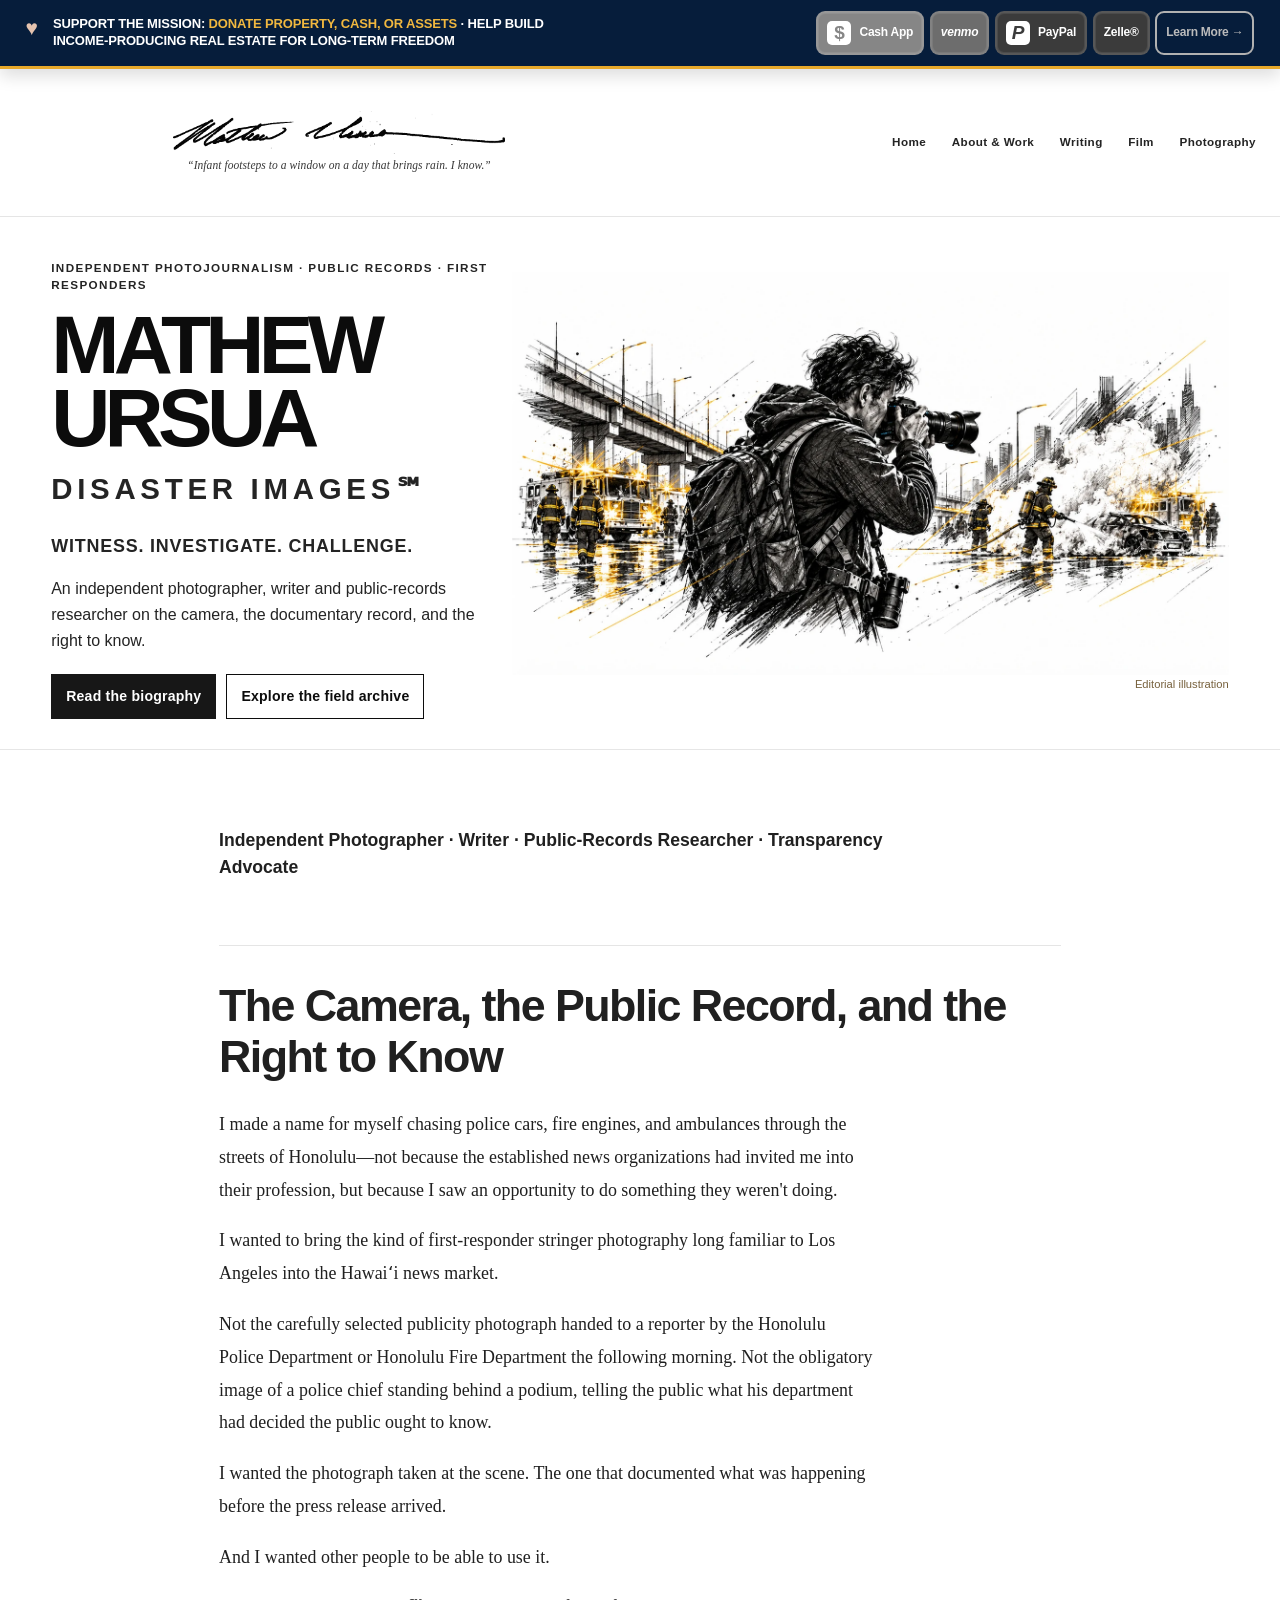
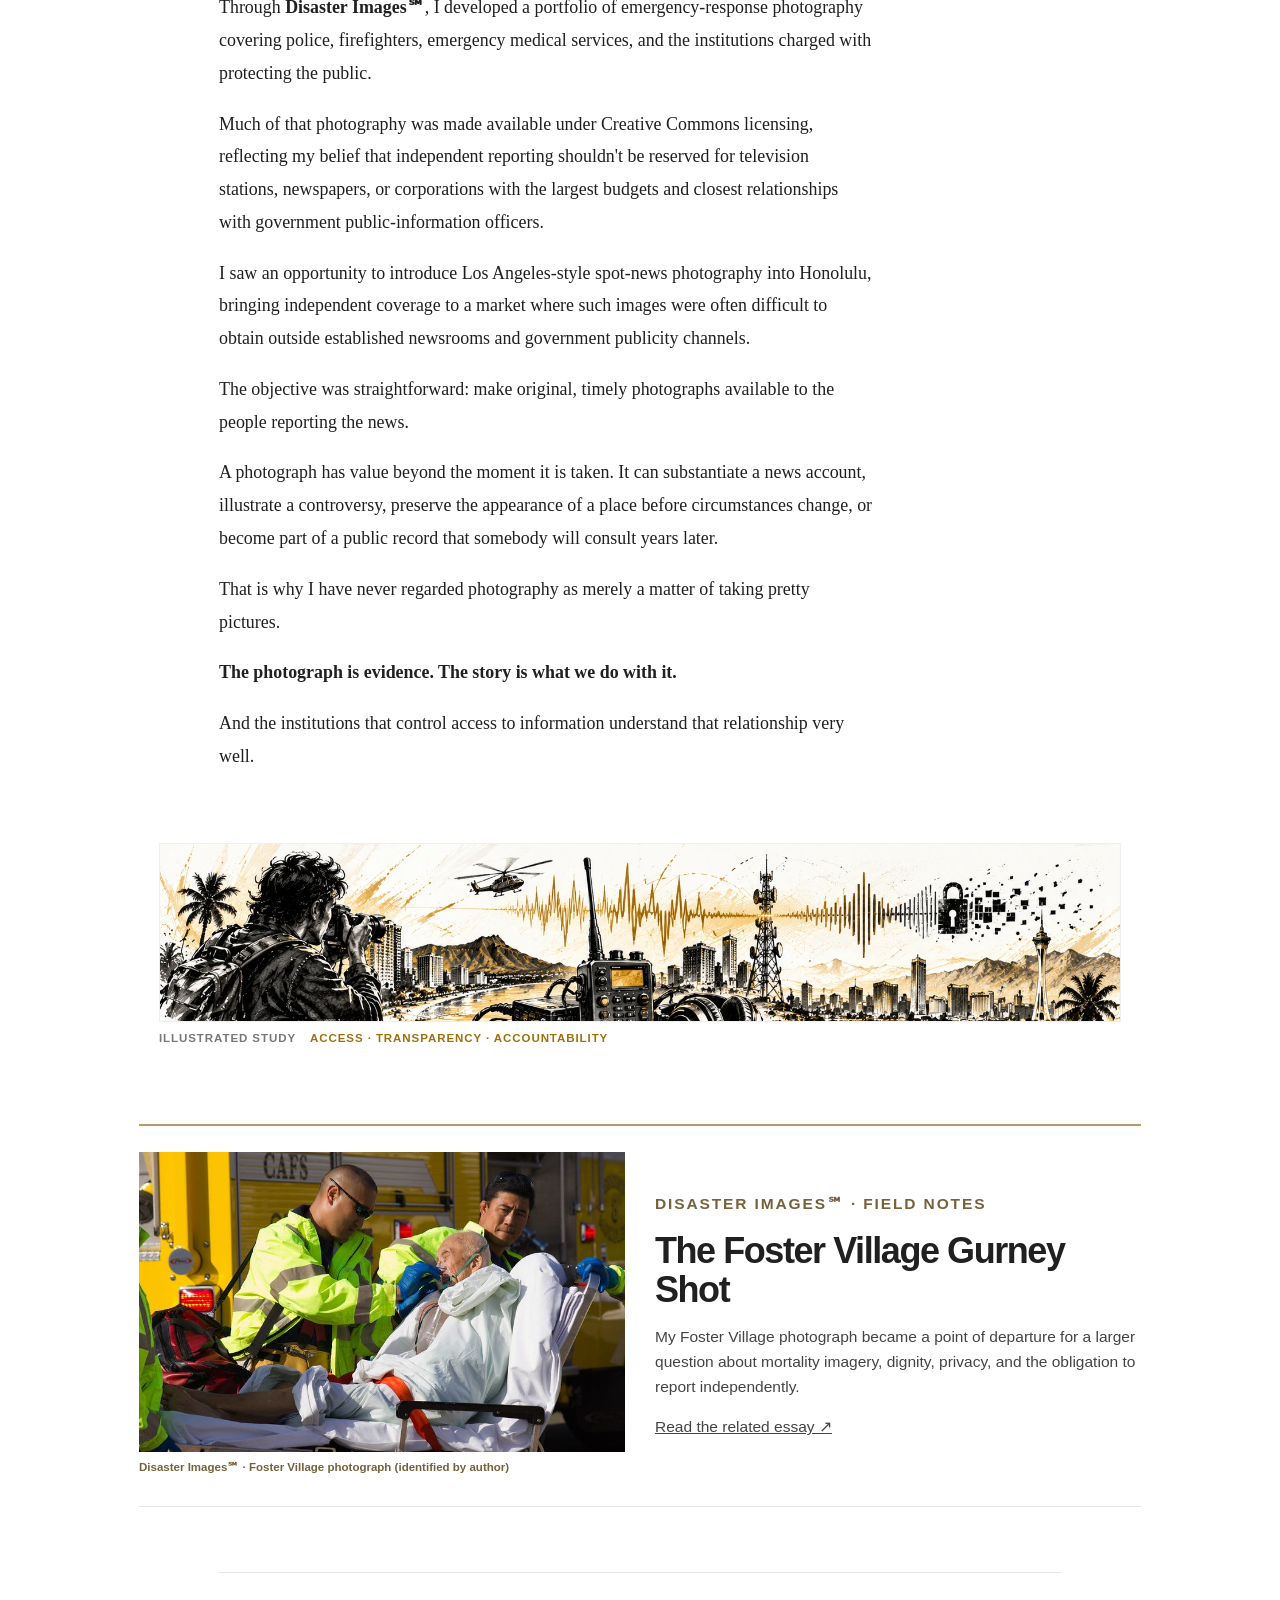
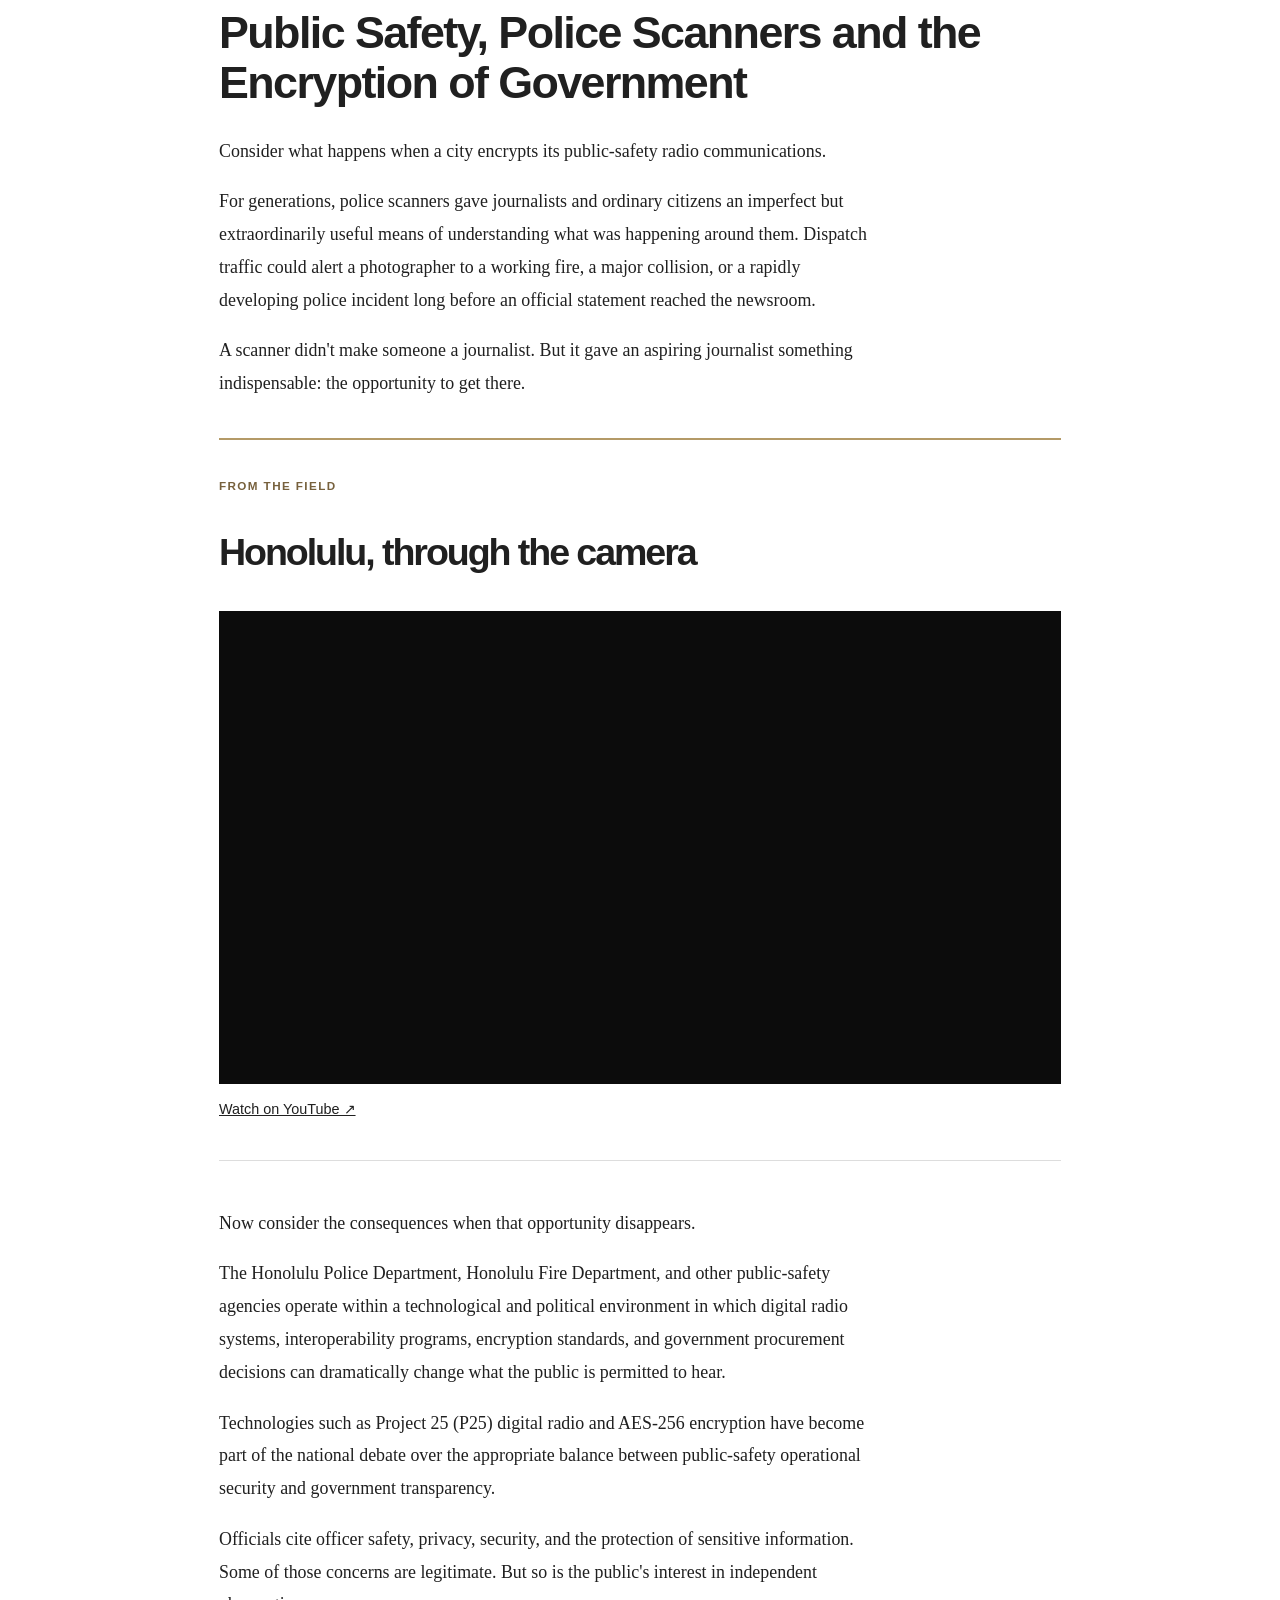
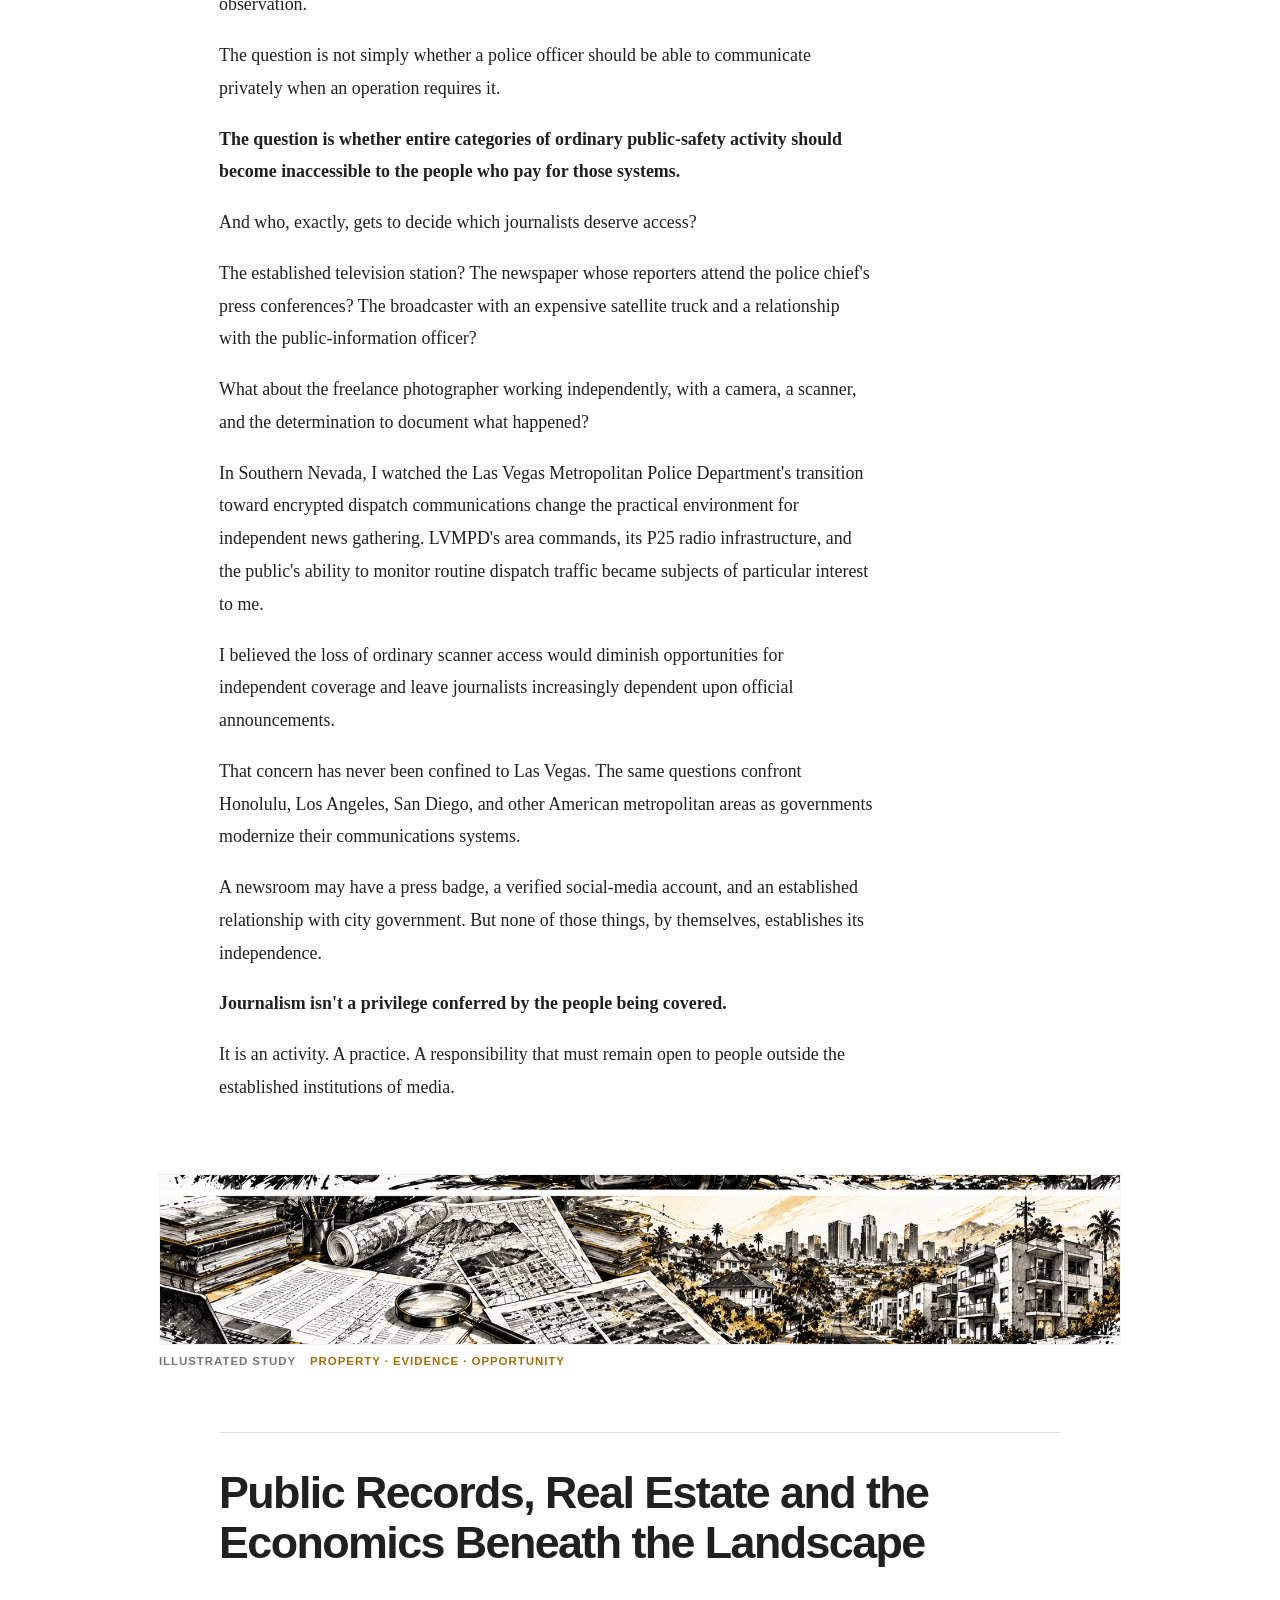
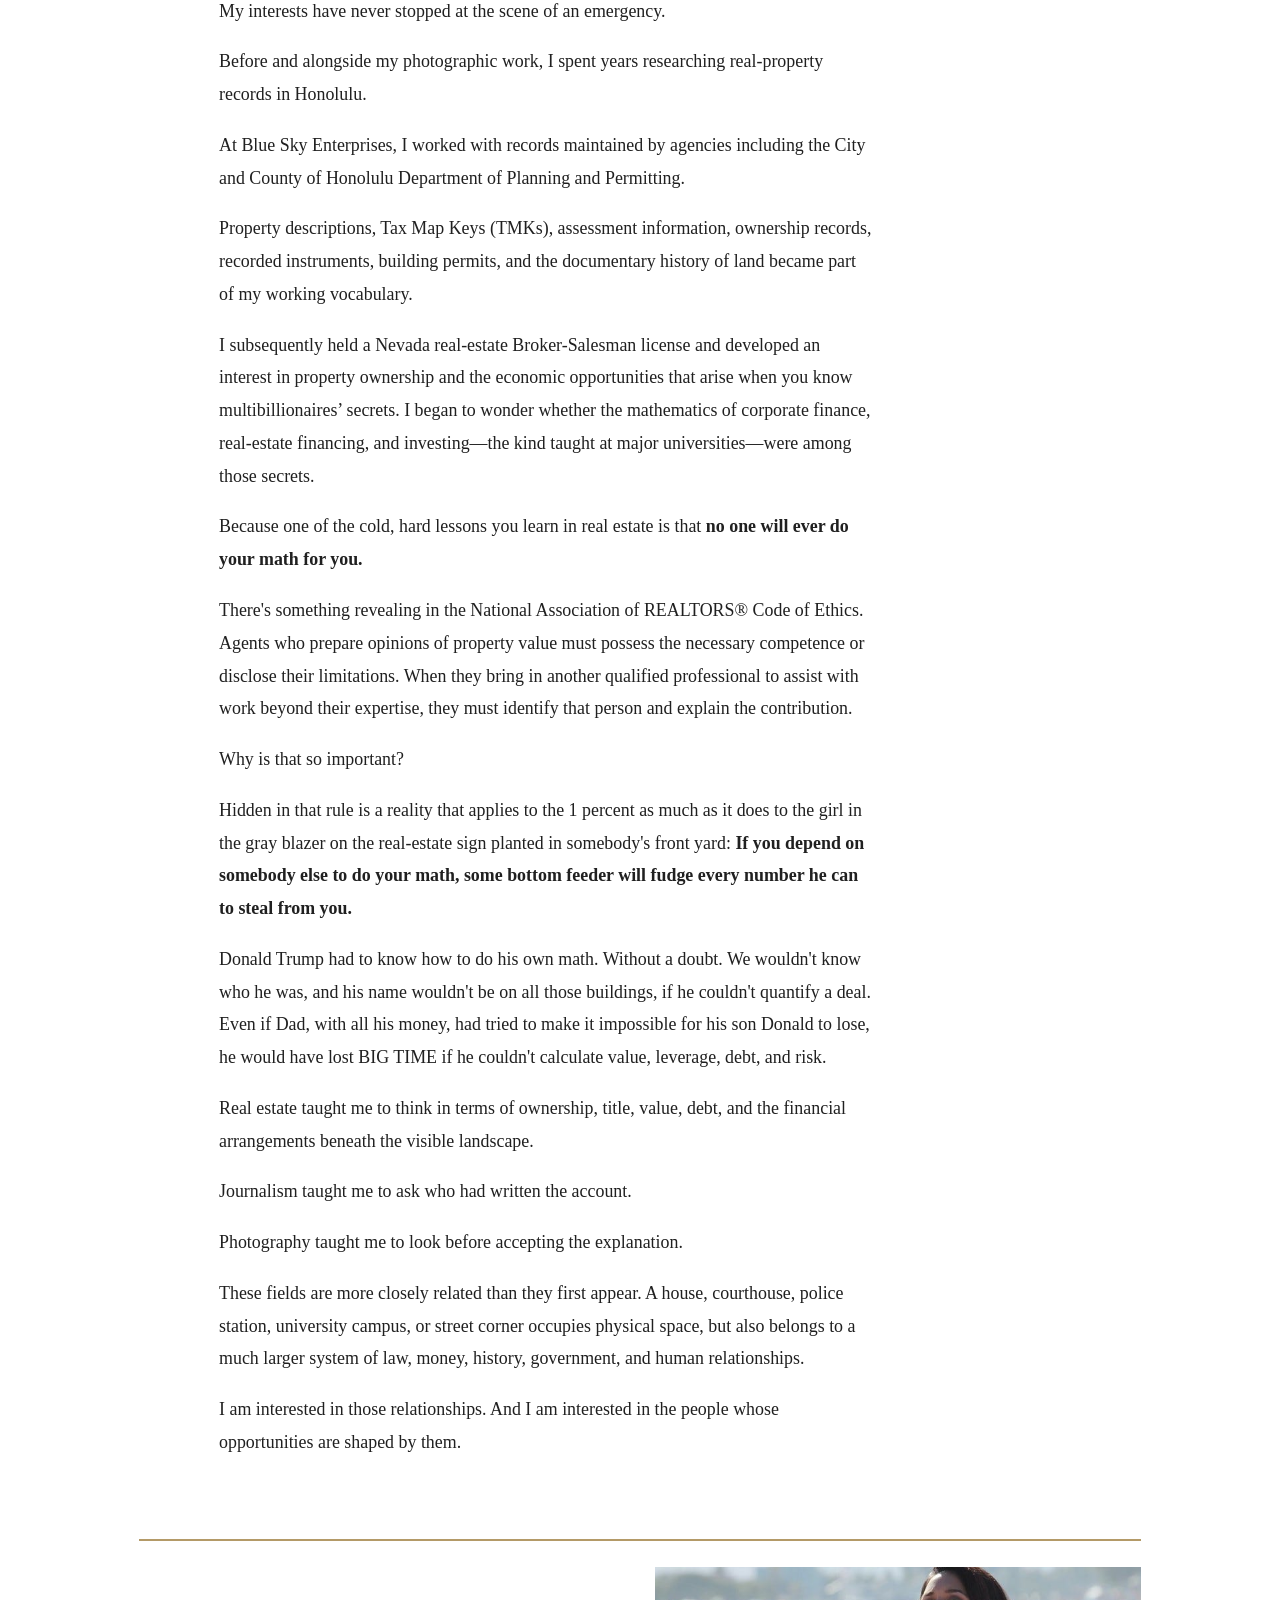
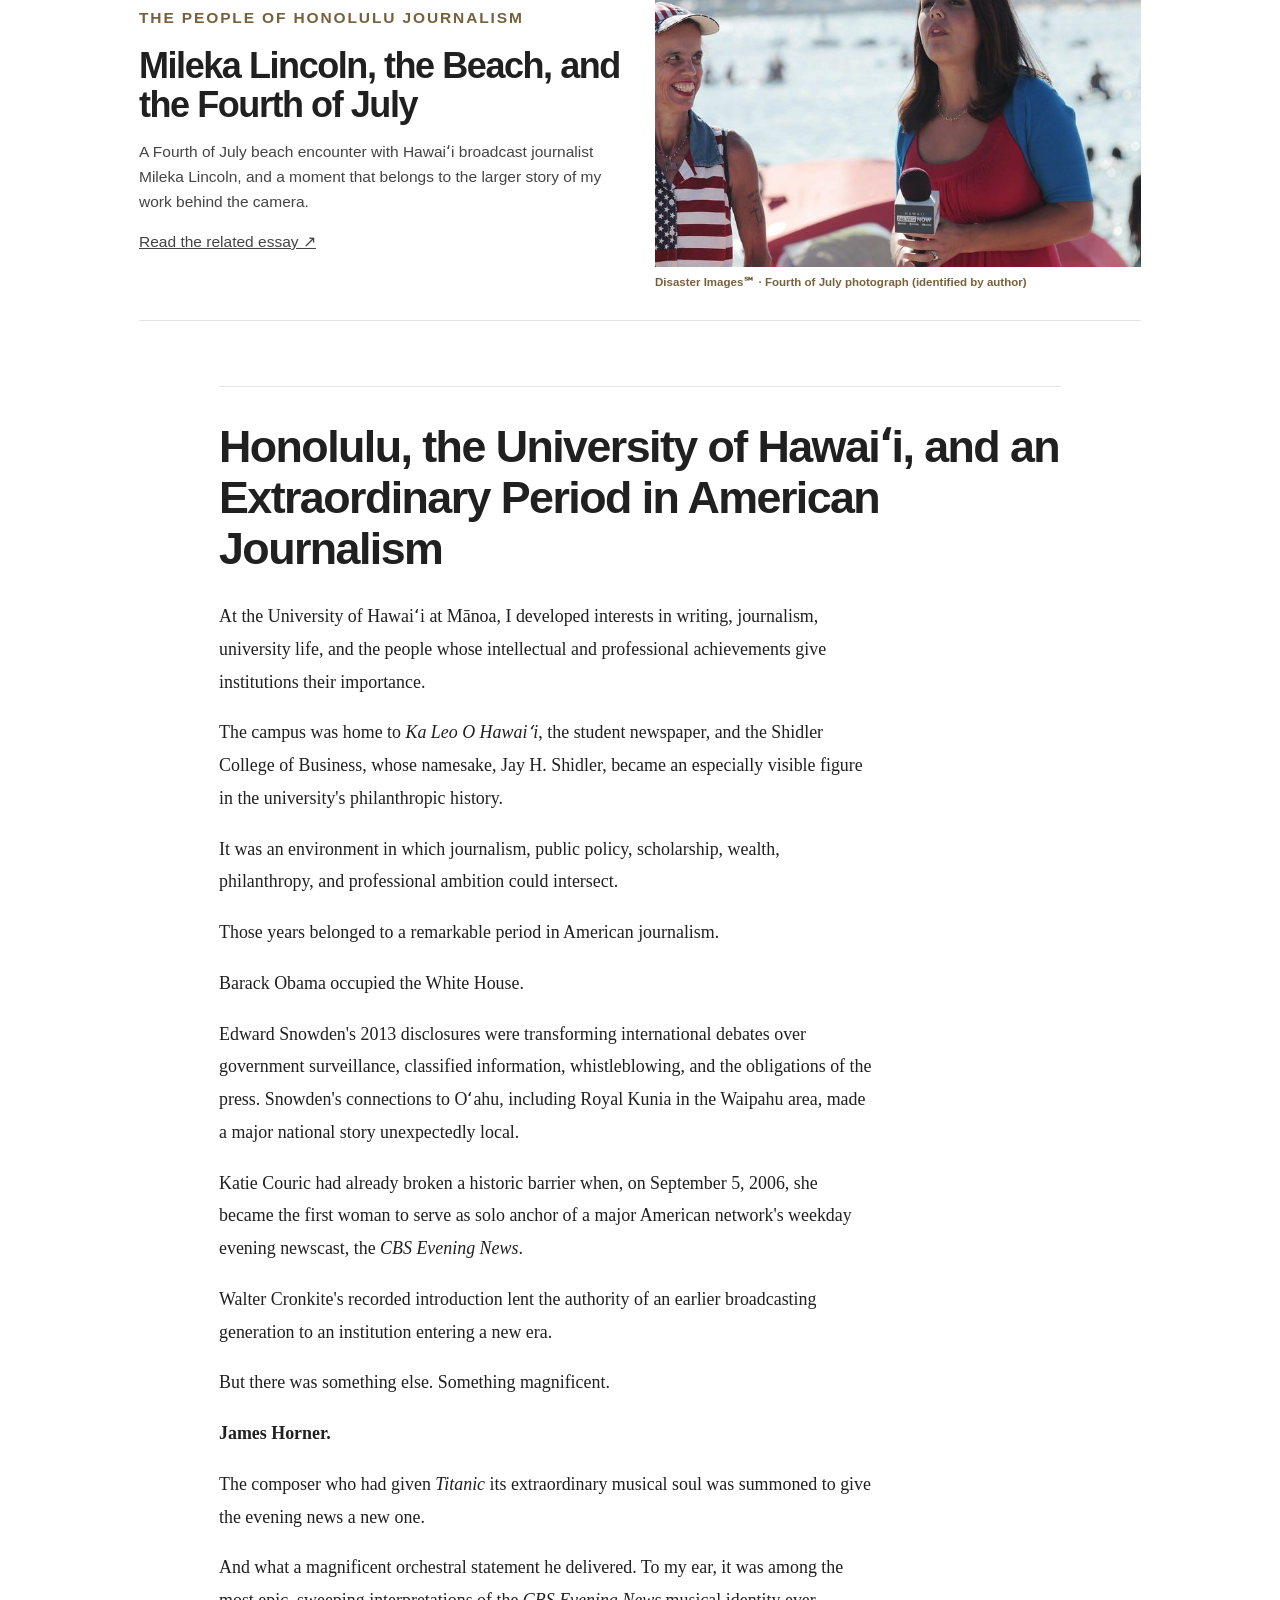
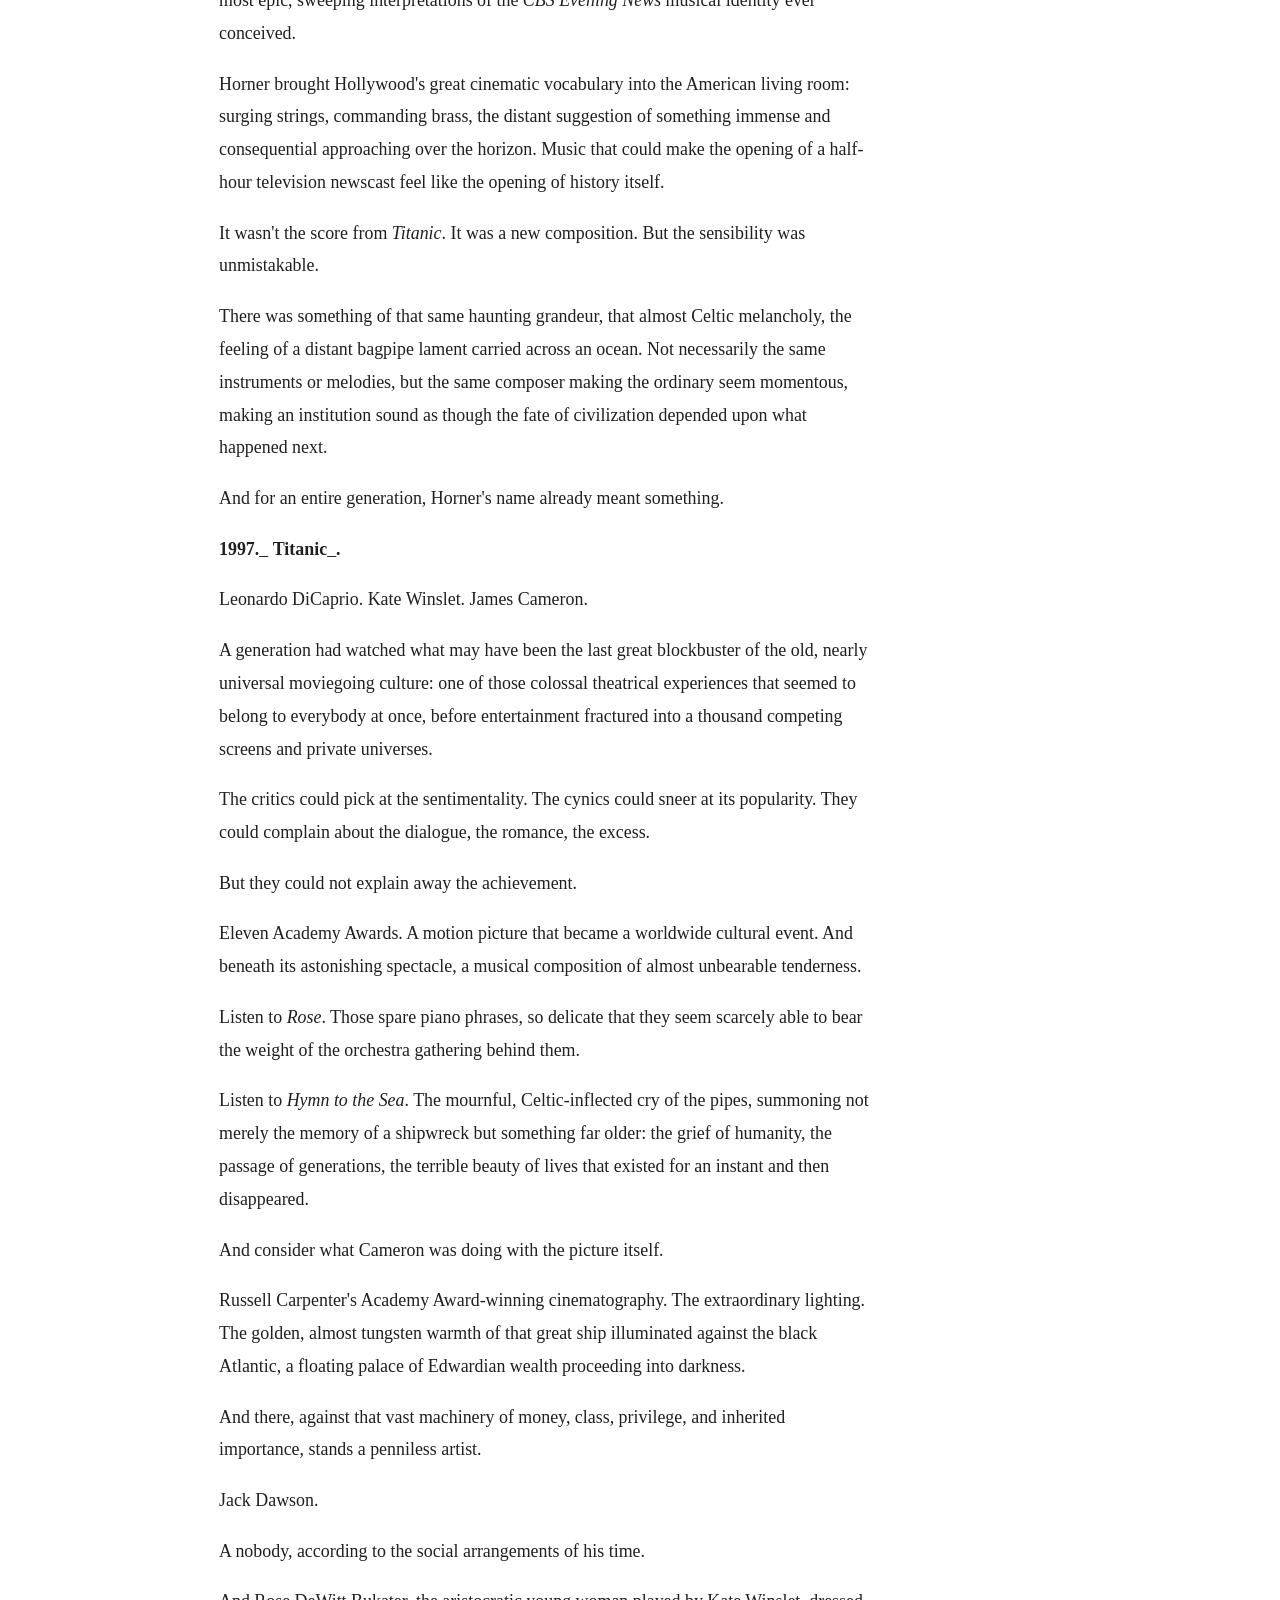
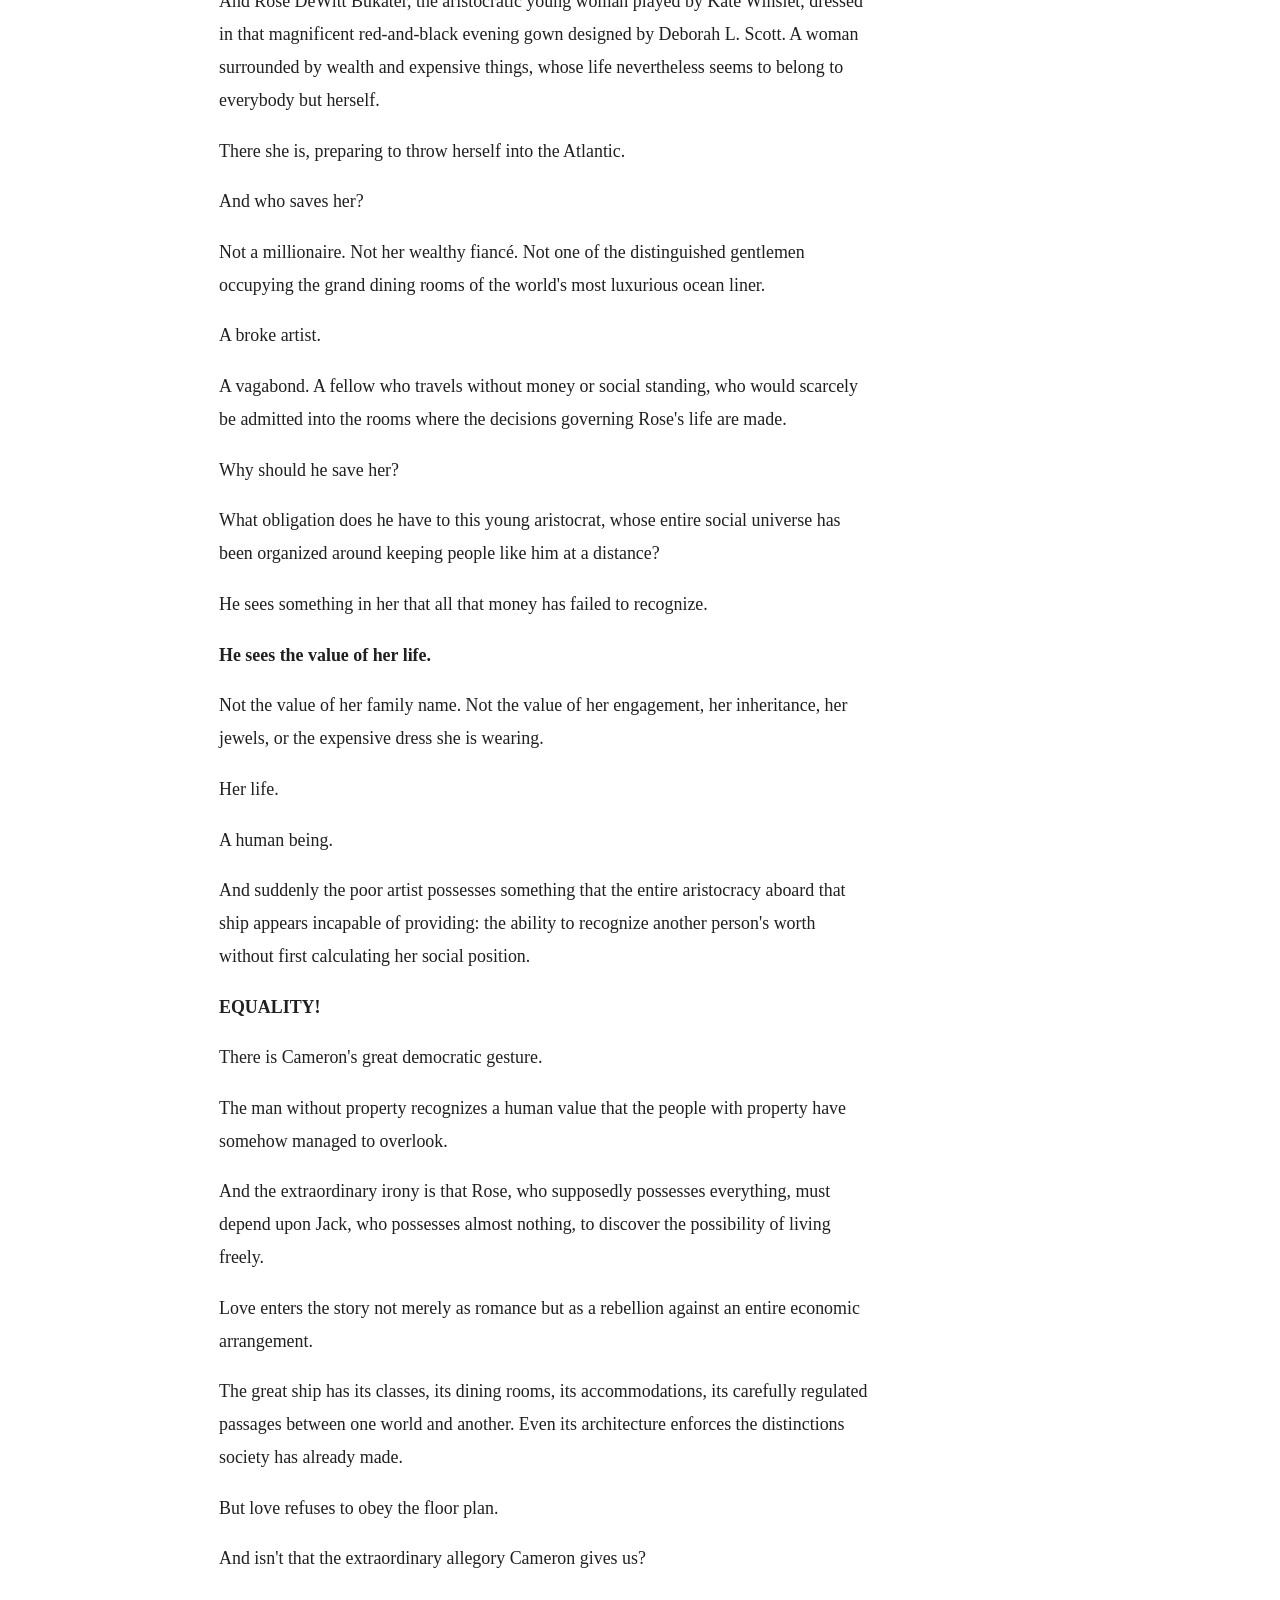
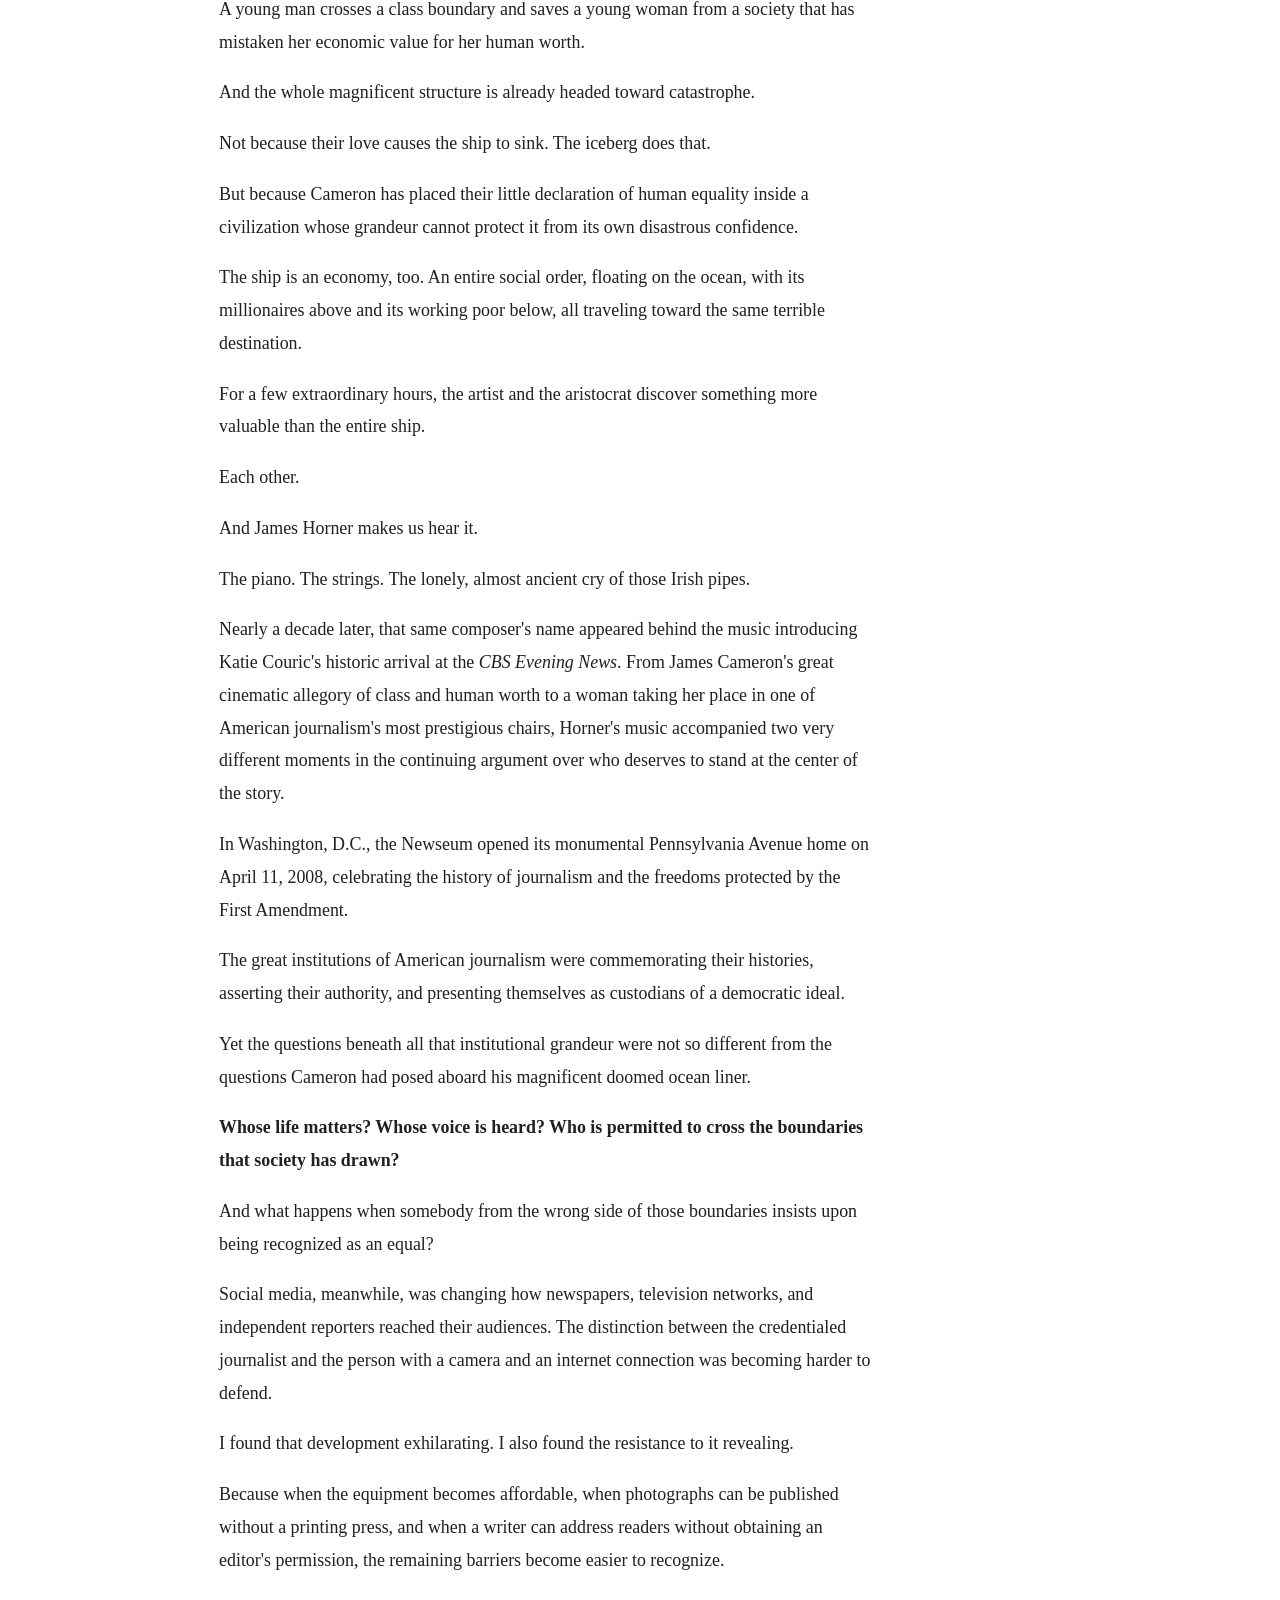
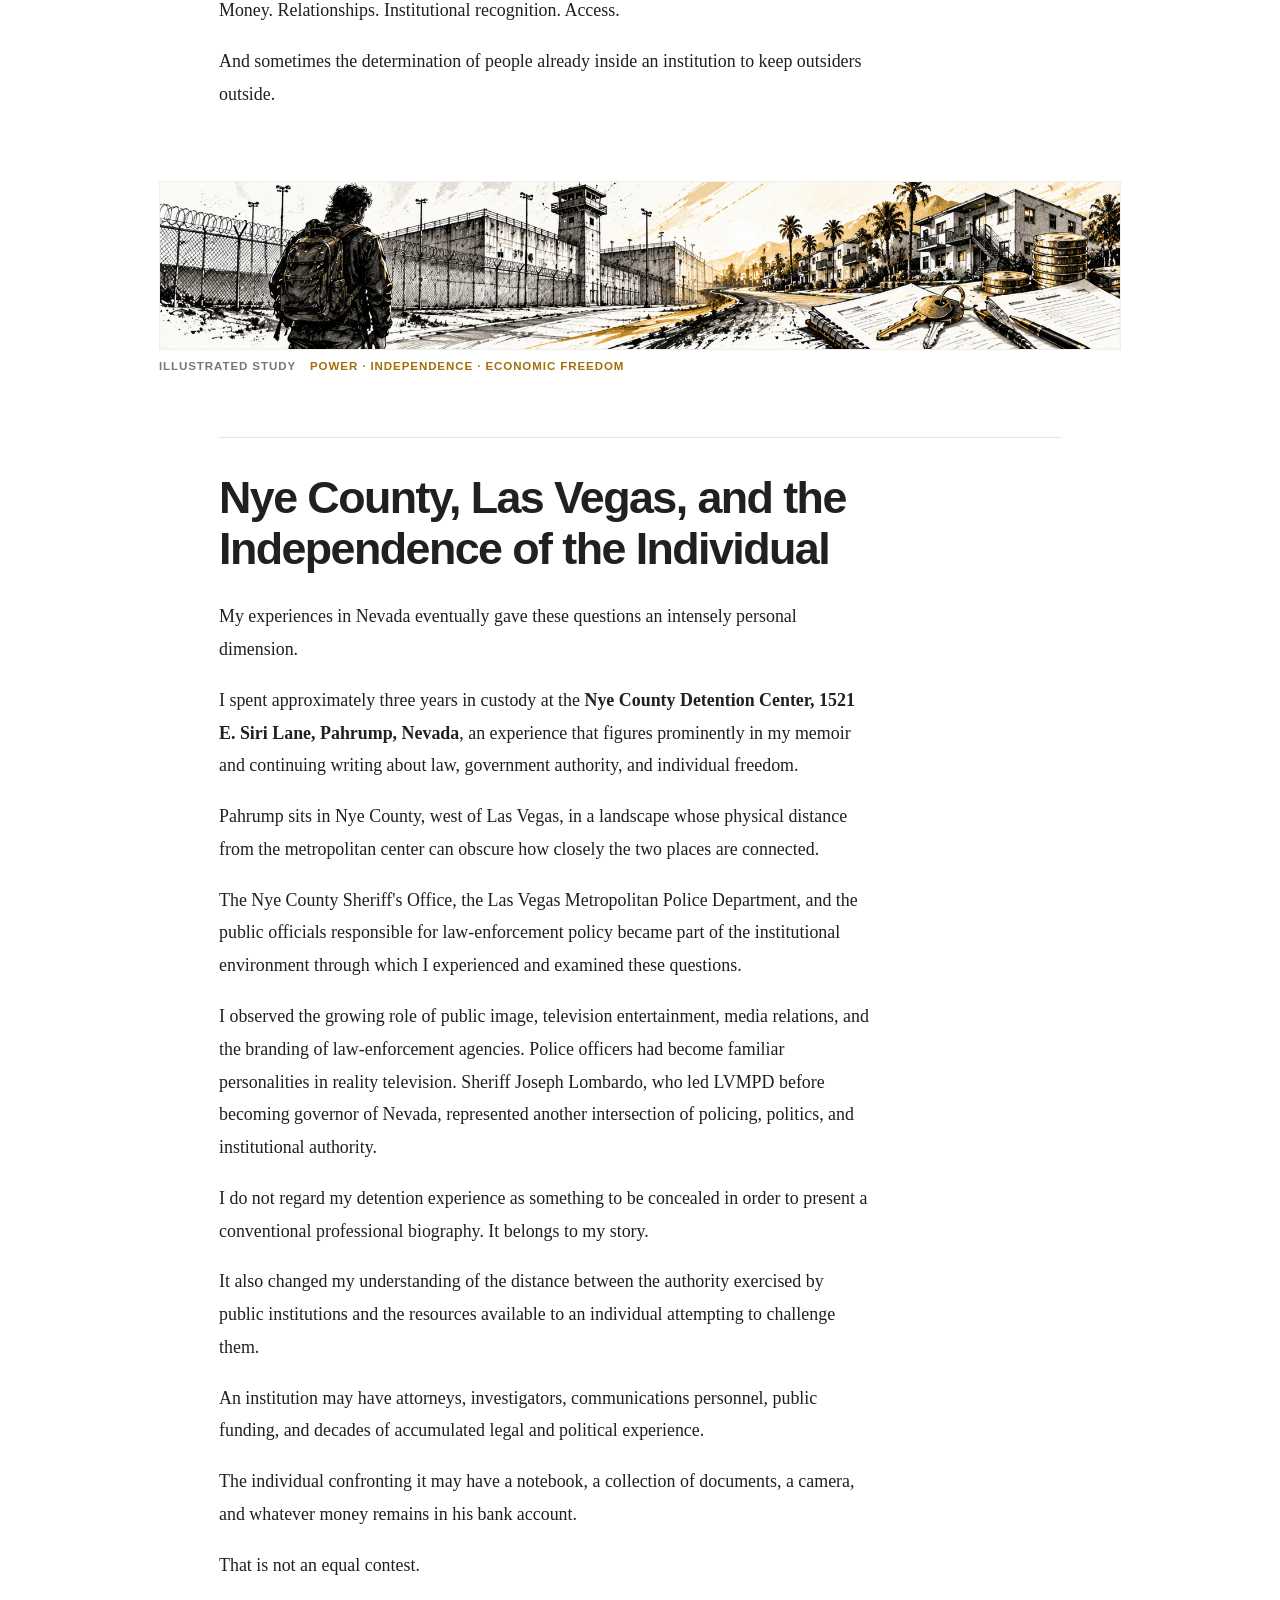
==== commit a7821b78: "Fix homepage support ribbon overlap, darken INVESTIGATE, add image fallback" ====
--- a/index.html
+++ b/index.html
@@ -1,6 +1,56 @@
 <!DOCTYPE html>
 
-<html lang="en"><head><meta charset="utf-8"/><meta content="width=device-width,initial-scale=1" name="viewport"/><title>Mathew Ursua | Disaster Images℠ — Photographer, Writer &amp; Public Records</title><meta content="Mathew Ursua: independent first-responder photographer behind Disaster Images℠, writer, public-records researcher and advocate for press freedom and government accountability." name="description"/><meta content="#ffffff" name="theme-color"/><meta content="website" property="og:type"/><meta content="Mathew Ursua | Disaster Images℠" property="og:title"/><meta content="Mathew Ursua: independent first-responder photographer behind Disaster Images℠, writer, public-records researcher and advocate for press freedom and government accountability." property="og:description"/><meta content="https://mathewursua.com/assets/illustrations/mu-intrepid-lens-hero-v01.webp" property="og:image"/><link href="https://mathewursua.com/index.html" rel="canonical"/><link href="assets/favicon.svg" rel="icon" type="image/svg+xml"/><link href="assets/site.css" rel="stylesheet"/><script type="application/ld+json">{"@context": "https://schema.org", "@type": "ProfilePage", "name": "Mathew Ursua — Disaster Images℠", "url": "https://mathewursua.com/index.html", "mainEntity": {"@type": "Person", "name": "Mathew Ursua", "url": "https://mathewursua.com/", "description": "Independent photographer, writer, public-records researcher and transparency advocate", "knowsAbout": ["documentary photography", "first-responder photography", "public records", "government transparency", "real estate research"]}}</script><script defer="" src="assets/site.js"></script></head><body><a class="skip" href="#main">Skip to content</a><aside aria-label="Support the mission" class="support-top"><div class="support-top__inner"><p class="support-top__message"><span aria-hidden="true" class="support-top__heart">♥</span><span class="support-top__copy">SUPPORT THE MISSION: <strong>DONATE PROPERTY, CASH, OR ASSETS</strong> · HELP BUILD INCOME-PRODUCING REAL ESTATE FOR LONG-TERM FREEDOM</span></p><nav aria-label="Ways to support" class="support-top__actions"><a class="support-top__button support-top__button--cash" href="https://baselinemeets.com/comeback-marital-full-report/donate.html"><span aria-hidden="true" class="support-top__icon support-top__icon--cash">$</span> Cash App</a><a class="support-top__button support-top__button--venmo" href="https://baselinemeets.com/comeback-marital-full-report/donate.html">venmo</a><a class="support-top__button support-top__button--paypal" href="https://baselinemeets.com/comeback-marital-full-report/donate.html"><span aria-hidden="true" class="support-top__icon support-top__icon--paypal">P</span> PayPal</a><a class="support-top__button support-top__button--zelle" href="https://baselinemeets.com/comeback-marital-full-report/donate.html">Zelle®</a><a class="support-top__button support-top__button--more" href="https://baselinemeets.com/comeback-marital-full-report/donate.html">Learn More →</a></nav></div></aside><header><div class="mast"><div class="mu-signature-lockup"><a aria-label="Mathew Ursua home" class="brand brand--signature" href="index.html"><img alt="Mathew Ursua signature" height="85" src="assets/signature-header.png" width="520"/></a><p class="mu-signature-quote">“Infant footsteps to a window on a day that brings rain. I know.”</p></div><nav aria-label="Main navigation"><a href="index.html">Home</a><a href="index.html#about">About &amp; Work</a><a href="index.html#selected-writing">Writing</a><a href="index.html#video">Film</a><a href="portfolio.html">Photography</a></nav></div></header><main id="main"><section aria-labelledby="hero-title" class="mu-hero"><div class="mu-hero-inner"><div class="mu-hero-copy"><p class="mu-eyebrow">Independent photojournalism · Public records · First responders</p><h1 id="hero-title">MATHEW <span>URSUA</span></h1><p class="mu-hero-brand">DISASTER IMAGES℠</p><p class="mu-hero-strap">WITNESS. <span>INVESTIGATE.</span> CHALLENGE.</p><p class="mu-hero-deck">An independent photographer, writer and public-records researcher on the camera, the documentary record, and the right to know.</p><div class="mu-hero-actions"><a class="btn" href="#biography">Read the biography</a><a class="btn outline" href="portfolio.html">Explore the field archive</a></div></div><div class="mu-hero-art"><img alt="AI-generated black-and-gold editorial sketch of an illustrative photographer observing an emergency response, not a documentary photograph of Mathew Ursua or a real incident" decoding="async" fetchpriority="high" height="900" src="assets/illustrations/mu-intrepid-lens-hero-v01.webp" width="1500"/><span class="mu-image-kind">Editorial illustration</span></div></div></section><article aria-label="Mathew Ursua full biography" class="mu-biography shell" id="biography">
+<html lang="en"><head><meta charset="utf-8"/><meta content="width=device-width,initial-scale=1" name="viewport"/><title>Mathew Ursua | Disaster Images℠ — Photographer, Writer &amp; Public Records</title><meta content="Mathew Ursua: independent first-responder photographer behind Disaster Images℠, writer, public-records researcher and advocate for press freedom and government accountability." name="description"/><meta content="#ffffff" name="theme-color"/><meta content="website" property="og:type"/><meta content="Mathew Ursua | Disaster Images℠" property="og:title"/><meta content="Mathew Ursua: independent first-responder photographer behind Disaster Images℠, writer, public-records researcher and advocate for press freedom and government accountability." property="og:description"/><meta content="https://mathewursua.com/assets/illustrations/mu-intrepid-lens-hero-v01.webp" property="og:image"/><link href="https://mathewursua.com/index.html" rel="canonical"/><link href="/favicon.ico" rel="icon" type="image/x-icon" sizes="16x16 32x32"/><link href="assets/site.css" rel="stylesheet"/>
+<style id="mu-20261031-index-only-adjustments">
+/* Index-only review patch: no edits to assets/site.css required. */
+/* One editorial voice: all three verbs use the same charcoal. */
+.mu-hero .mu-hero-strap,
+.mu-hero .mu-hero-strap span { color: #25292b !important; }
+
+/* The existing external stylesheet ultimately forces the strip to fixed.
+   Put it back in normal document flow and keep it sticky on scroll. */
+body { padding-top: 0 !important; }
+.support-top {
+  position: sticky !important;
+  inset: auto !important;
+  top: 0 !important;
+  left: auto !important;
+  right: auto !important;
+  bottom: auto !important;
+  width: 100% !important;
+  z-index: 1000 !important;
+}
+html { scroll-padding-top: calc(var(--support-live-height, 0px) + 20px) !important; }
+header { position: relative; z-index: 1; }
+header .mast {
+  padding-top: clamp(26px, 3vw, 42px) !important;
+  padding-bottom: clamp(26px, 3vw, 42px) !important;
+}
+.mu-signature-lockup { padding-block: 4px; }
+.mu-signature-lockup .brand--signature img { display: block; max-width: 100%; height: auto; }
+@media (max-width: 650px) {
+  header .mast { padding-top: 22px !important; padding-bottom: 26px !important; }
+}
+/* Last-resort, deliberate visual fallback if the asset and its mirror fail. */
+.mu-hero-art.mu-art-unavailable:before {
+  content: 'Disaster Images\2120  ·  Documentary photography and public records';
+  display: grid;
+  place-items: center;
+  min-height: 320px;
+  padding: 2rem;
+  border: 1px solid #dedede;
+  background: #f5f5f5;
+  color: #25292b;
+  font: 700 clamp(1.1rem, 2vw, 1.6rem)/1.4 Helvetica, Arial, sans-serif;
+  text-align: center;
+}
+.mu-signature-text-fallback {
+  display: block;
+  color: #25292b;
+  font: 750 clamp(1.3rem, 2.2vw, 2rem)/1.2 Helvetica, Arial, sans-serif;
+  letter-spacing: -.035em;
+}
+</style><script type="application/ld+json">{"@context": "https://schema.org", "@type": "ProfilePage", "name": "Mathew Ursua — Disaster Images℠", "url": "https://mathewursua.com/index.html", "mainEntity": {"@type": "Person", "name": "Mathew Ursua", "url": "https://mathewursua.com/", "description": "Independent photographer, writer, public-records researcher and transparency advocate", "knowsAbout": ["documentary photography", "first-responder photography", "public records", "government transparency", "real estate research"]}}</script><script defer="" src="assets/site.js"></script></head><body><a class="skip" href="#main">Skip to content</a><aside aria-label="Support the mission" class="support-top"><div class="support-top__inner"><p class="support-top__message"><span aria-hidden="true" class="support-top__heart">♥</span><span class="support-top__copy">SUPPORT THE MISSION: <strong>DONATE PROPERTY, CASH, OR ASSETS</strong> · HELP BUILD INCOME-PRODUCING REAL ESTATE FOR LONG-TERM FREEDOM</span></p><nav aria-label="Ways to support" class="support-top__actions"><a class="support-top__button support-top__button--cash" href="https://baselinemeets.com/comeback-marital-full-report/donate.html"><span aria-hidden="true" class="support-top__icon support-top__icon--cash">$</span> Cash App</a><a class="support-top__button support-top__button--venmo" href="https://baselinemeets.com/comeback-marital-full-report/donate.html">venmo</a><a class="support-top__button support-top__button--paypal" href="https://baselinemeets.com/comeback-marital-full-report/donate.html"><span aria-hidden="true" class="support-top__icon support-top__icon--paypal">P</span> PayPal</a><a class="support-top__button support-top__button--zelle" href="https://baselinemeets.com/comeback-marital-full-report/donate.html">Zelle®</a><a class="support-top__button support-top__button--more" href="https://baselinemeets.com/comeback-marital-full-report/donate.html">Learn More →</a></nav></div></aside><header><div class="mast"><div class="mu-signature-lockup"><a aria-label="Mathew Ursua home" class="brand brand--signature" href="index.html"><img alt="Mathew Ursua signature" height="85" src="assets/signature-header.png" width="520"/></a><p class="mu-signature-quote">“Infant footsteps to a window on a day that brings rain. I know.”</p></div><nav aria-label="Main navigation"><a href="index.html">Home</a><a href="index.html#about">About &amp; Work</a><a href="index.html#selected-writing">Writing</a><a href="index.html#video">Film</a><a href="portfolio.html">Photography</a></nav></div></header><main id="main"><section aria-labelledby="hero-title" class="mu-hero"><div class="mu-hero-inner"><div class="mu-hero-copy"><p class="mu-eyebrow">Independent photojournalism · Public records · First responders</p><h1 id="hero-title">MATHEW <span>URSUA</span></h1><p class="mu-hero-brand">DISASTER IMAGES℠</p><p class="mu-hero-strap">WITNESS. INVESTIGATE. CHALLENGE.</p><p class="mu-hero-deck">An independent photographer, writer and public-records researcher on the camera, the documentary record, and the right to know.</p><div class="mu-hero-actions"><a class="btn" href="#biography">Read the biography</a><a class="btn outline" href="portfolio.html">Explore the field archive</a></div></div><div class="mu-hero-art"><img alt="AI-generated black-and-gold editorial sketch of an illustrative photographer observing an emergency response, not a documentary photograph of Mathew Ursua or a real incident" decoding="async" fetchpriority="high" height="900" src="assets/illustrations/mu-intrepid-lens-hero-v01.webp" width="1500"/><span class="mu-image-kind">Editorial illustration</span></div></div></section><article aria-label="Mathew Ursua full biography" class="mu-biography shell" id="biography">
 <p><strong>Independent Photographer · Writer · Public-Records Researcher · Transparency Advocate</strong></p>
 <h2>The Camera, the Public Record, and the Right to Know</h2><p>I made a name for myself chasing police cars, fire engines, and ambulances through the streets of Honolulu—not because the established news organizations had invited me into their profession, but because I saw an opportunity to do something they weren't doing.</p><p>I wanted to bring the kind of first-responder stringer photography long familiar to Los Angeles into the Hawaiʻi news market.</p><p>Not the carefully selected publicity photograph handed to a reporter by the Honolulu Police Department or Honolulu Fire Department the following morning. Not the obligatory image of a police chief standing behind a podium, telling the public what his department had decided the public ought to know.</p><p>I wanted the photograph taken at the scene. The one that documented what was happening before the press release arrived.</p><p>And I wanted other people to be able to use it.</p><p>Through <strong>Disaster Images℠</strong>, I developed a portfolio of emergency-response photography covering police, firefighters, emergency medical services, and the institutions charged with protecting the public.</p><p>Much of that photography was made available under Creative Commons licensing, reflecting my belief that independent reporting shouldn't be reserved for television stations, newspapers, or corporations with the largest budgets and closest relationships with government public-information officers.</p><p>I saw an opportunity to introduce Los Angeles-style spot-news photography into Honolulu, bringing independent coverage to a market where such images were often difficult to obtain outside established newsrooms and government publicity channels.</p><p>The objective was straightforward: make original, timely photographs available to the people reporting the news.</p><p>A photograph has value beyond the moment it is taken. It can substantiate a news account, illustrate a controversy, preserve the appearance of a place before circumstances change, or become part of a public record that somebody will consult years later.</p><p>That is why I have never regarded photography as merely a matter of taking pretty pictures.</p><p><strong>The photograph is evidence. The story is what we do with it.</strong></p><p>And the institutions that control access to information understand that relationship very well.</p>
 
@@ -197,4 +247,41 @@
 
 
 
-</article><section class="mu-more shell" id="selected-writing"><p class="mu-kicker">Original publications</p><h2>Writing, video and fieldwork</h2><div class="mu-publications"><a href="https://mathewursua.substack.com/" rel="noopener noreferrer" target="_blank"><strong>Essays and reporting</strong><span>Read the original publications on Substack ↗</span></a><a href="https://meantforbrains.wordpress.com/" rel="noopener noreferrer" target="_blank"><strong>Meant for Brains</strong><span>Writing and commentary archive ↗</span></a><a href="https://baselinemeets.com/journal/the-night-shift-paradox-when-getting-a-job-requires-somewhere-to-sleep-during-the-day/" rel="noopener noreferrer" target="_blank"><strong>The Night Shift Paradox</strong><span>A published essay on employment, homelessness and social assumptions ↗</span></a></div></section></main><section class="shell compact-end" id="support"><h2>Keep exploring.</h2><p>View the photographic portfolio, or read the work at its original publication.</p><p><a class="btn" href="portfolio.html">Photography</a><a class="btn outline" href="https://mathewursua.substack.com/">Writing on Substack ↗</a></p></section><footer id="contact"><div class="inside"><p class="kicker">Independent work. Public record.</p><p>Mathew Ursua · Photographer / Writer / Researcher</p><p><a href="index.html#contact">Contact &amp; licensing</a> · <a href="index.html#support">Support</a></p><p class="metadata">© 2026 Mathew Ursua. Individual photographic rights and licenses vary.</p></div></footer></body></html>+</article><section class="mu-more shell" id="selected-writing"><p class="mu-kicker">Original publications</p><h2>Writing, video and fieldwork</h2><div class="mu-publications"><a href="https://mathewursua.substack.com/" rel="noopener noreferrer" target="_blank"><strong>Essays and reporting</strong><span>Read the original publications on Substack ↗</span></a><a href="https://meantforbrains.wordpress.com/" rel="noopener noreferrer" target="_blank"><strong>Meant for Brains</strong><span>Writing and commentary archive ↗</span></a><a href="https://baselinemeets.com/journal/the-night-shift-paradox-when-getting-a-job-requires-somewhere-to-sleep-during-the-day/" rel="noopener noreferrer" target="_blank"><strong>The Night Shift Paradox</strong><span>A published essay on employment, homelessness and social assumptions ↗</span></a></div></section></main><section class="shell compact-end" id="support"><h2>Keep exploring.</h2><p>View the photographic portfolio, or read the work at its original publication.</p><p><a class="btn" href="portfolio.html">Photography</a><a class="btn outline" href="https://mathewursua.substack.com/">Writing on Substack ↗</a></p></section><footer id="contact"><div class="inside"><p class="kicker">Independent work. Public record.</p><p>Mathew Ursua · Photographer / Writer / Researcher</p><p><a href="index.html#contact">Contact &amp; licensing</a> · <a href="index.html#support">Support</a></p><p class="metadata">© 2026 Mathew Ursua. Individual photographic rights and licenses vary.</p></div></footer>
+<script id="mu-20261031-image-fallbacks">
+/* Single-index safety net. Local repository assets remain the first choice. */
+(function () {
+  var mirror = 'https://raw.githubusercontent.com/mathewursuaventures-ops/mathewursua-com/main/';
+  var assets = [
+    ['.mu-hero-art img', 'assets/illustrations/mu-intrepid-lens-hero-v01.webp'],
+    ['.brand--signature img', 'assets/signature-header.png']
+  ];
+  function install(selector, relativePath) {
+    var img = document.querySelector(selector);
+    if (!img || img.getAttribute('src') !== relativePath) return;
+    var triedMirror = false;
+    function recover() {
+      if (!triedMirror) {
+        triedMirror = true;
+        img.src = mirror + relativePath;
+      } else {
+        img.hidden = true;
+        if (selector === '.mu-hero-art img') {
+          var holder = img.closest('.mu-hero-art');
+          if (holder) holder.classList.add('mu-art-unavailable');
+        } else {
+          var substitute = document.createElement('span');
+          substitute.className = 'mu-signature-text-fallback';
+          substitute.textContent = 'Mathew Ursua Signature';
+          img.parentNode.insertBefore(substitute, img);
+        }
+      }
+    }
+    img.addEventListener('error', recover);
+    if (img.complete && img.naturalWidth === 0) recover();
+  }
+  function run() { assets.forEach(function (item) { install(item[0], item[1]); }); }
+  if (document.readyState === 'loading') document.addEventListener('DOMContentLoaded', run);
+  else run();
+})();
+</script></body></html>
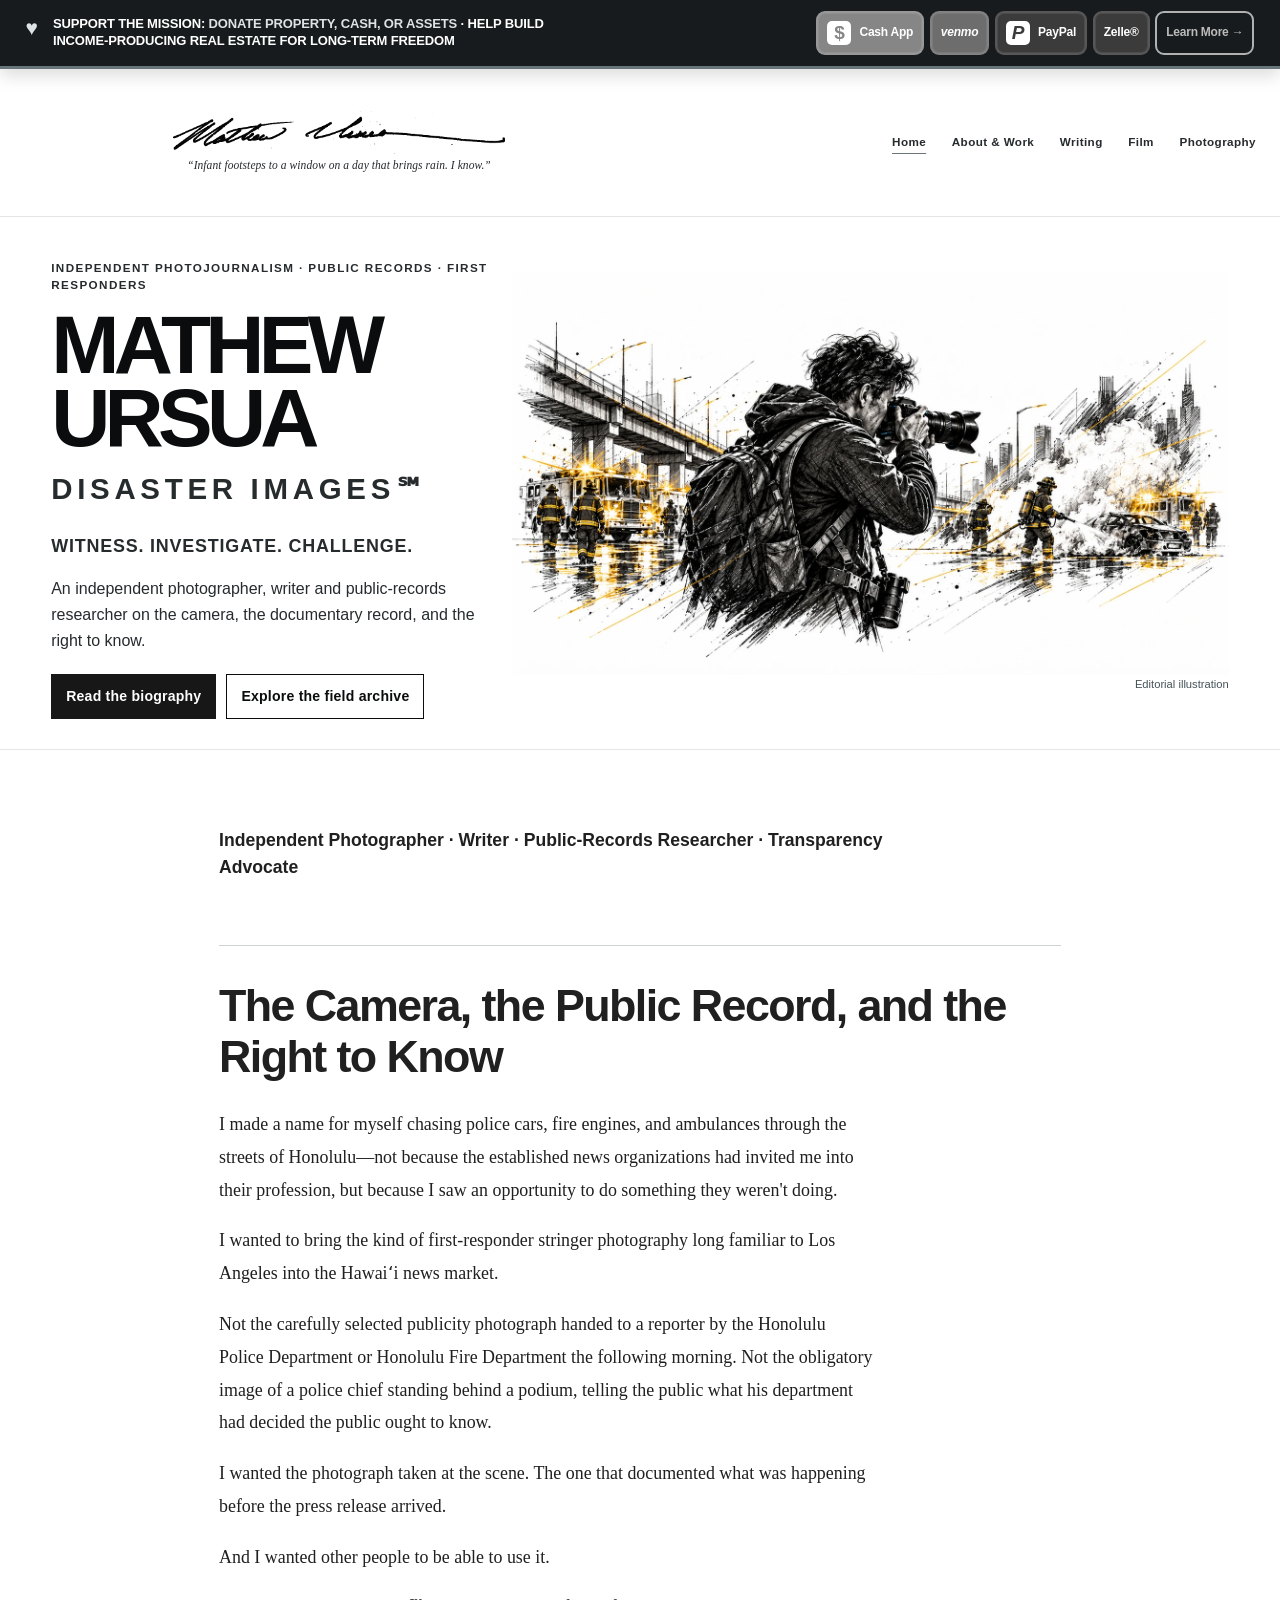
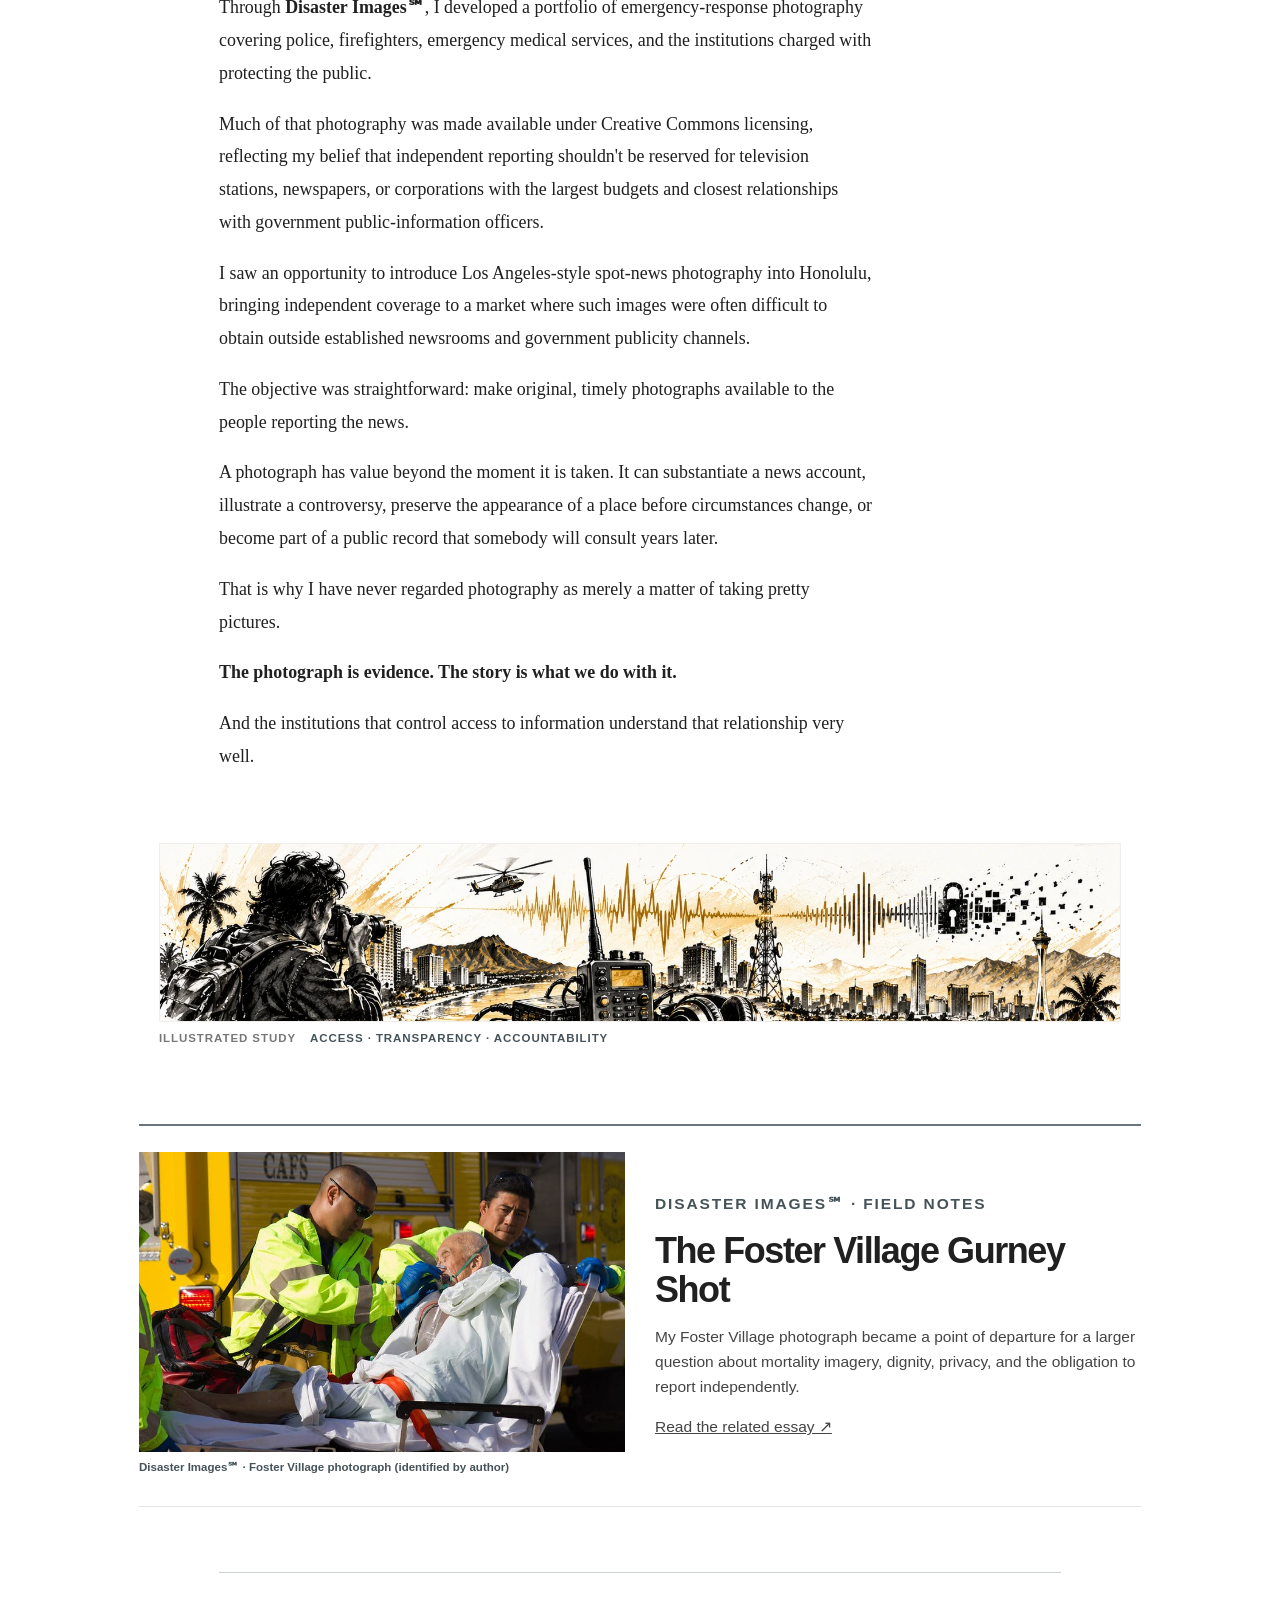
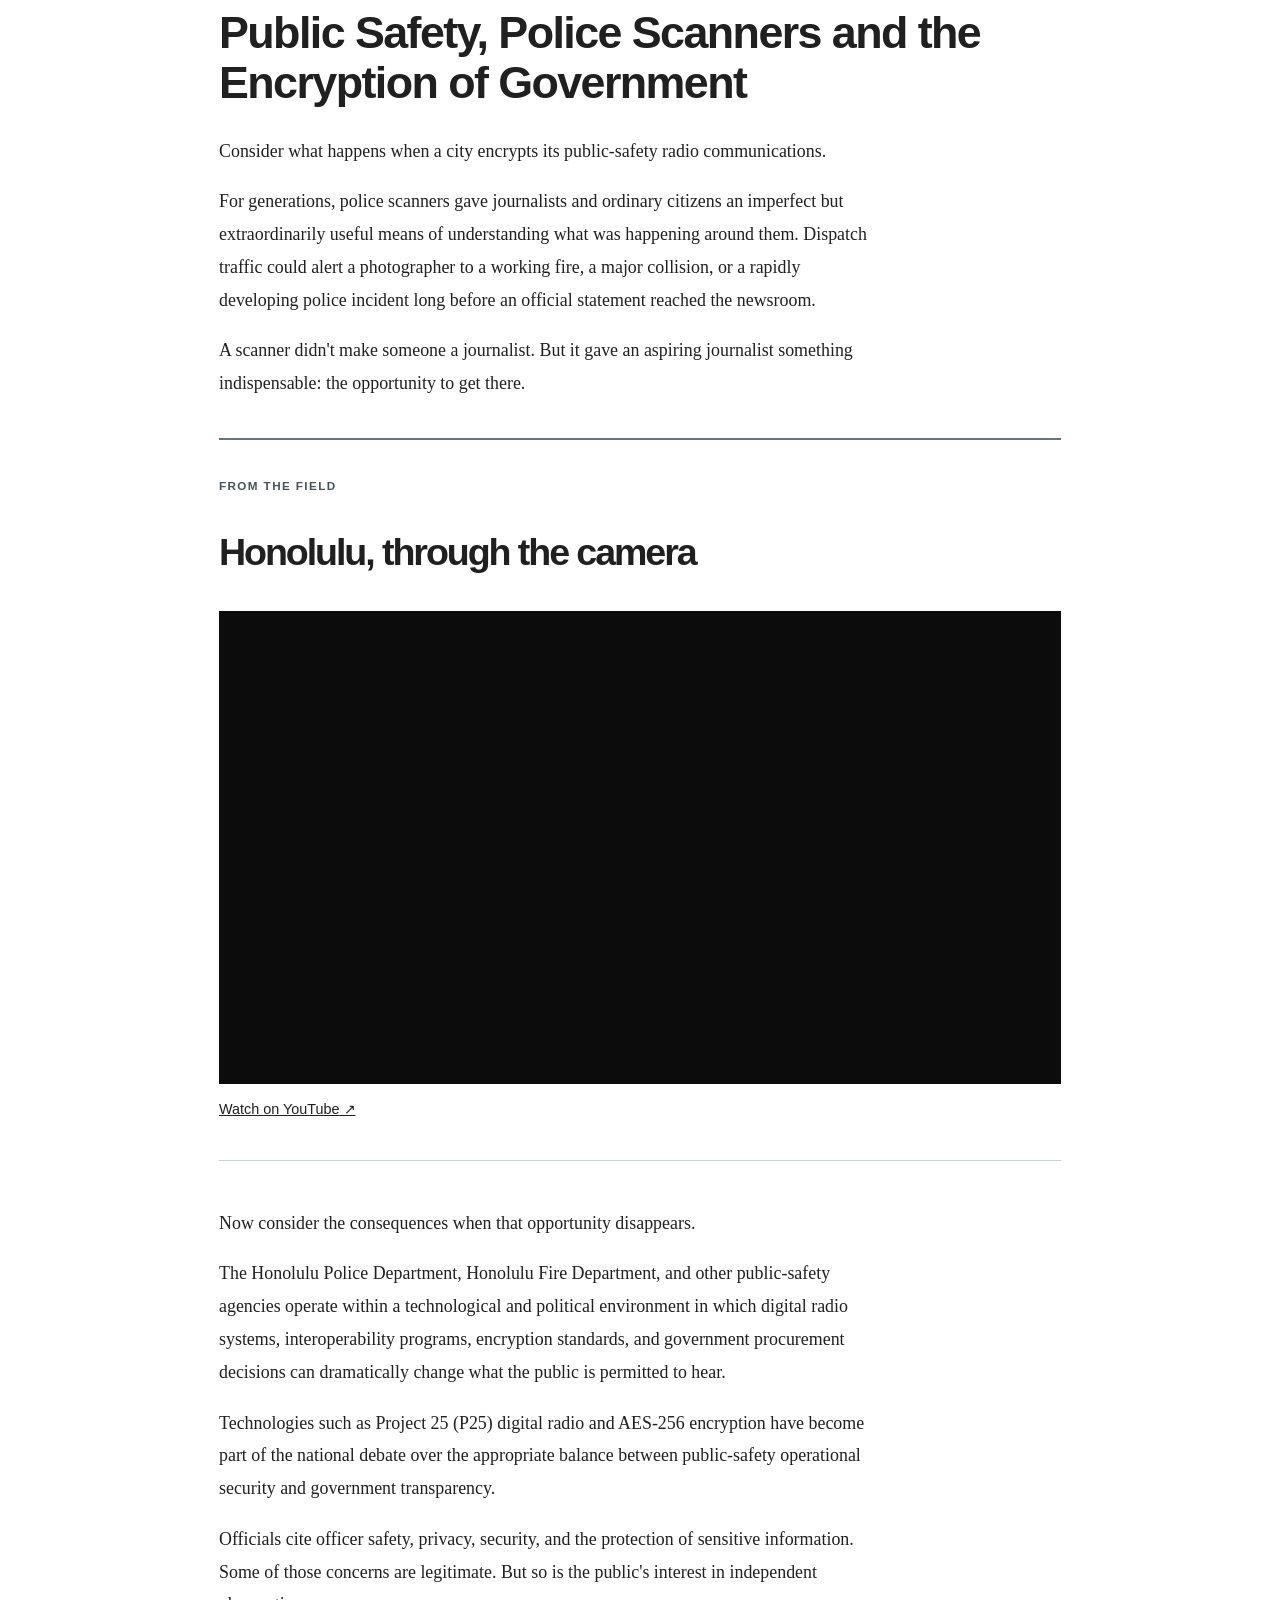
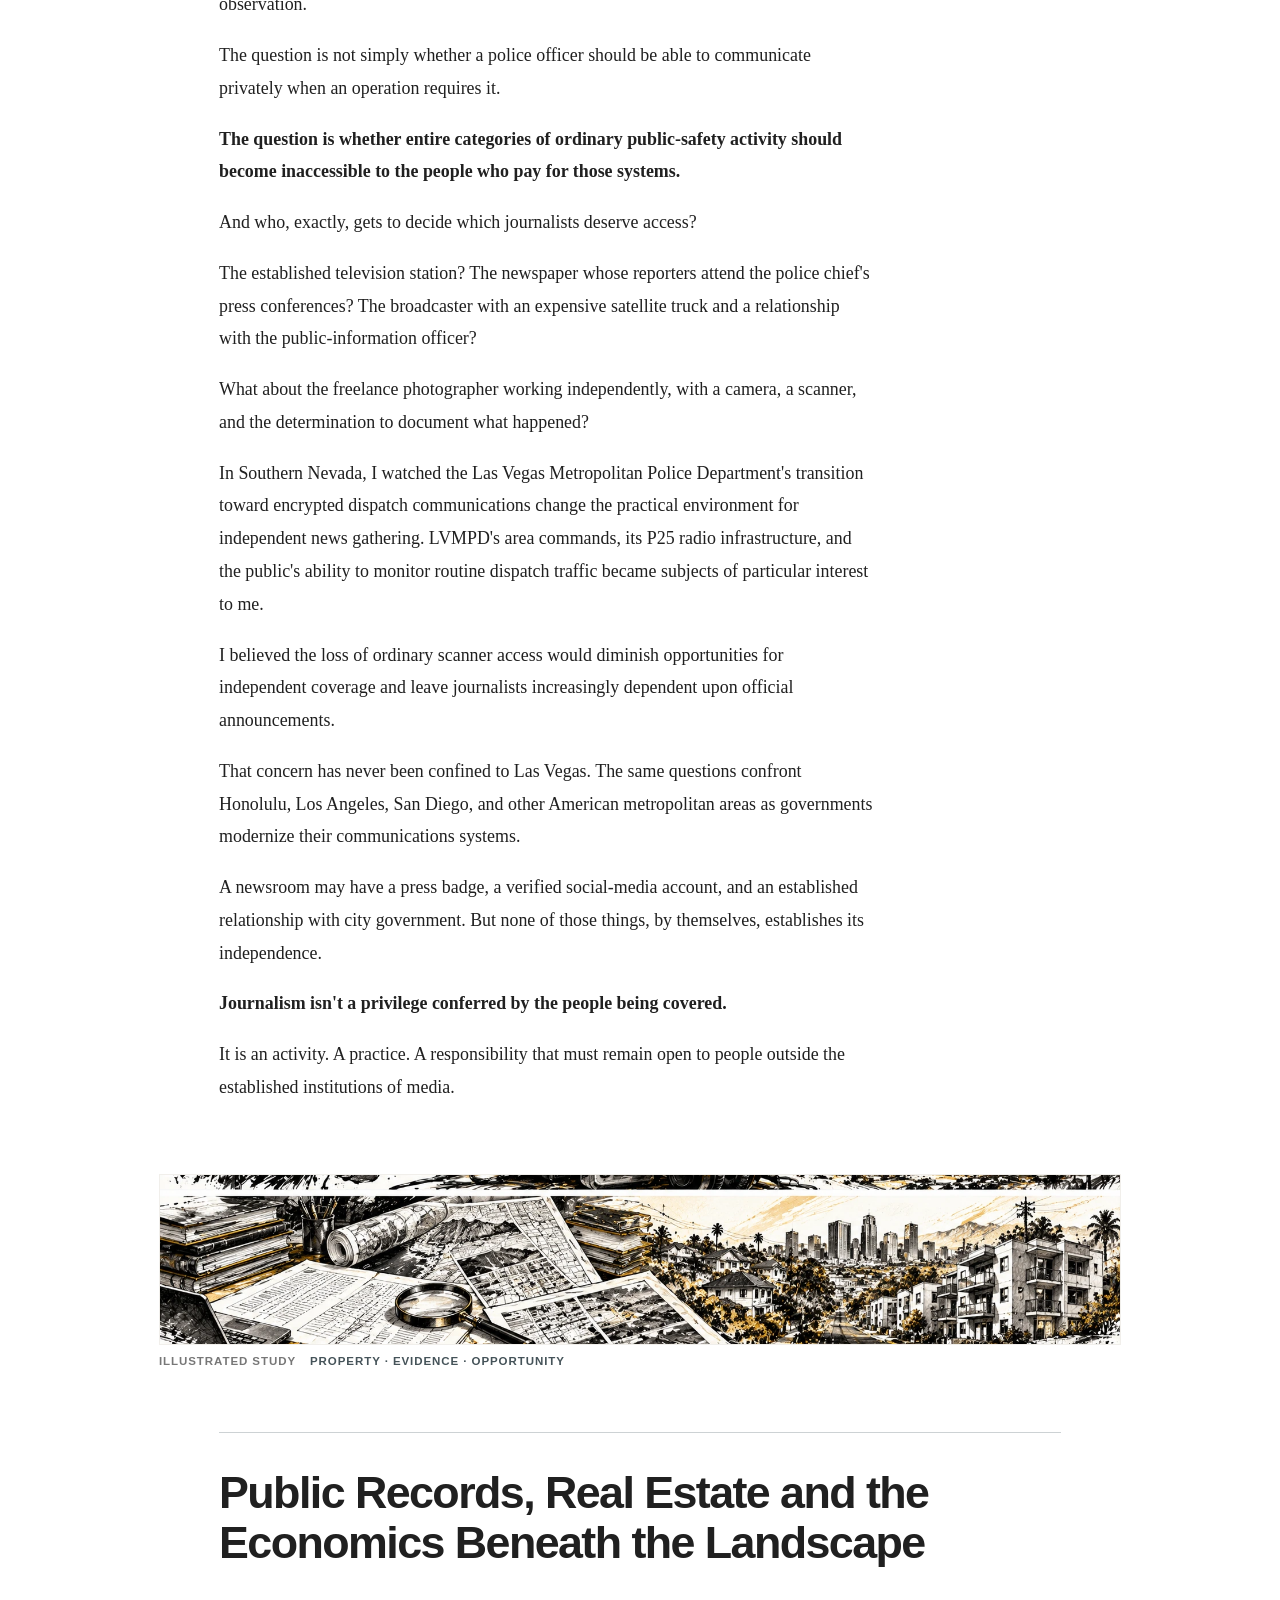
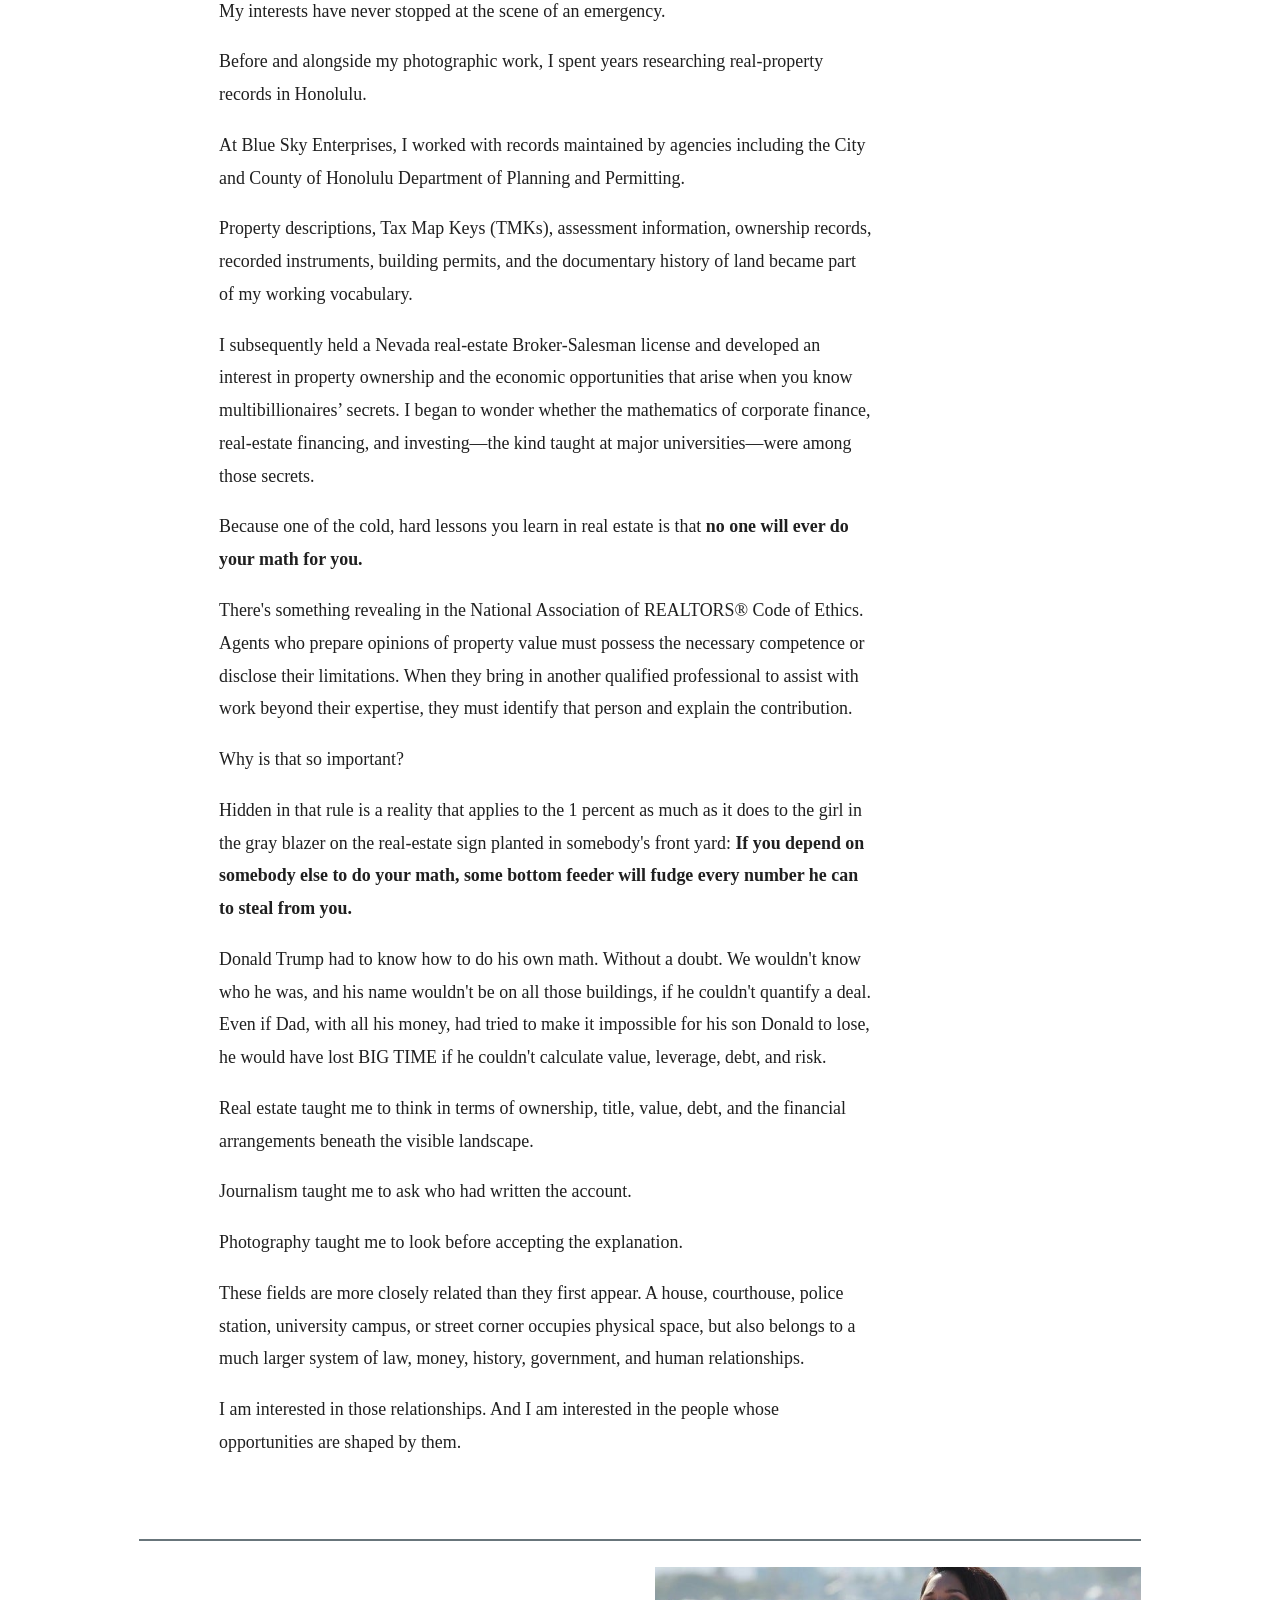
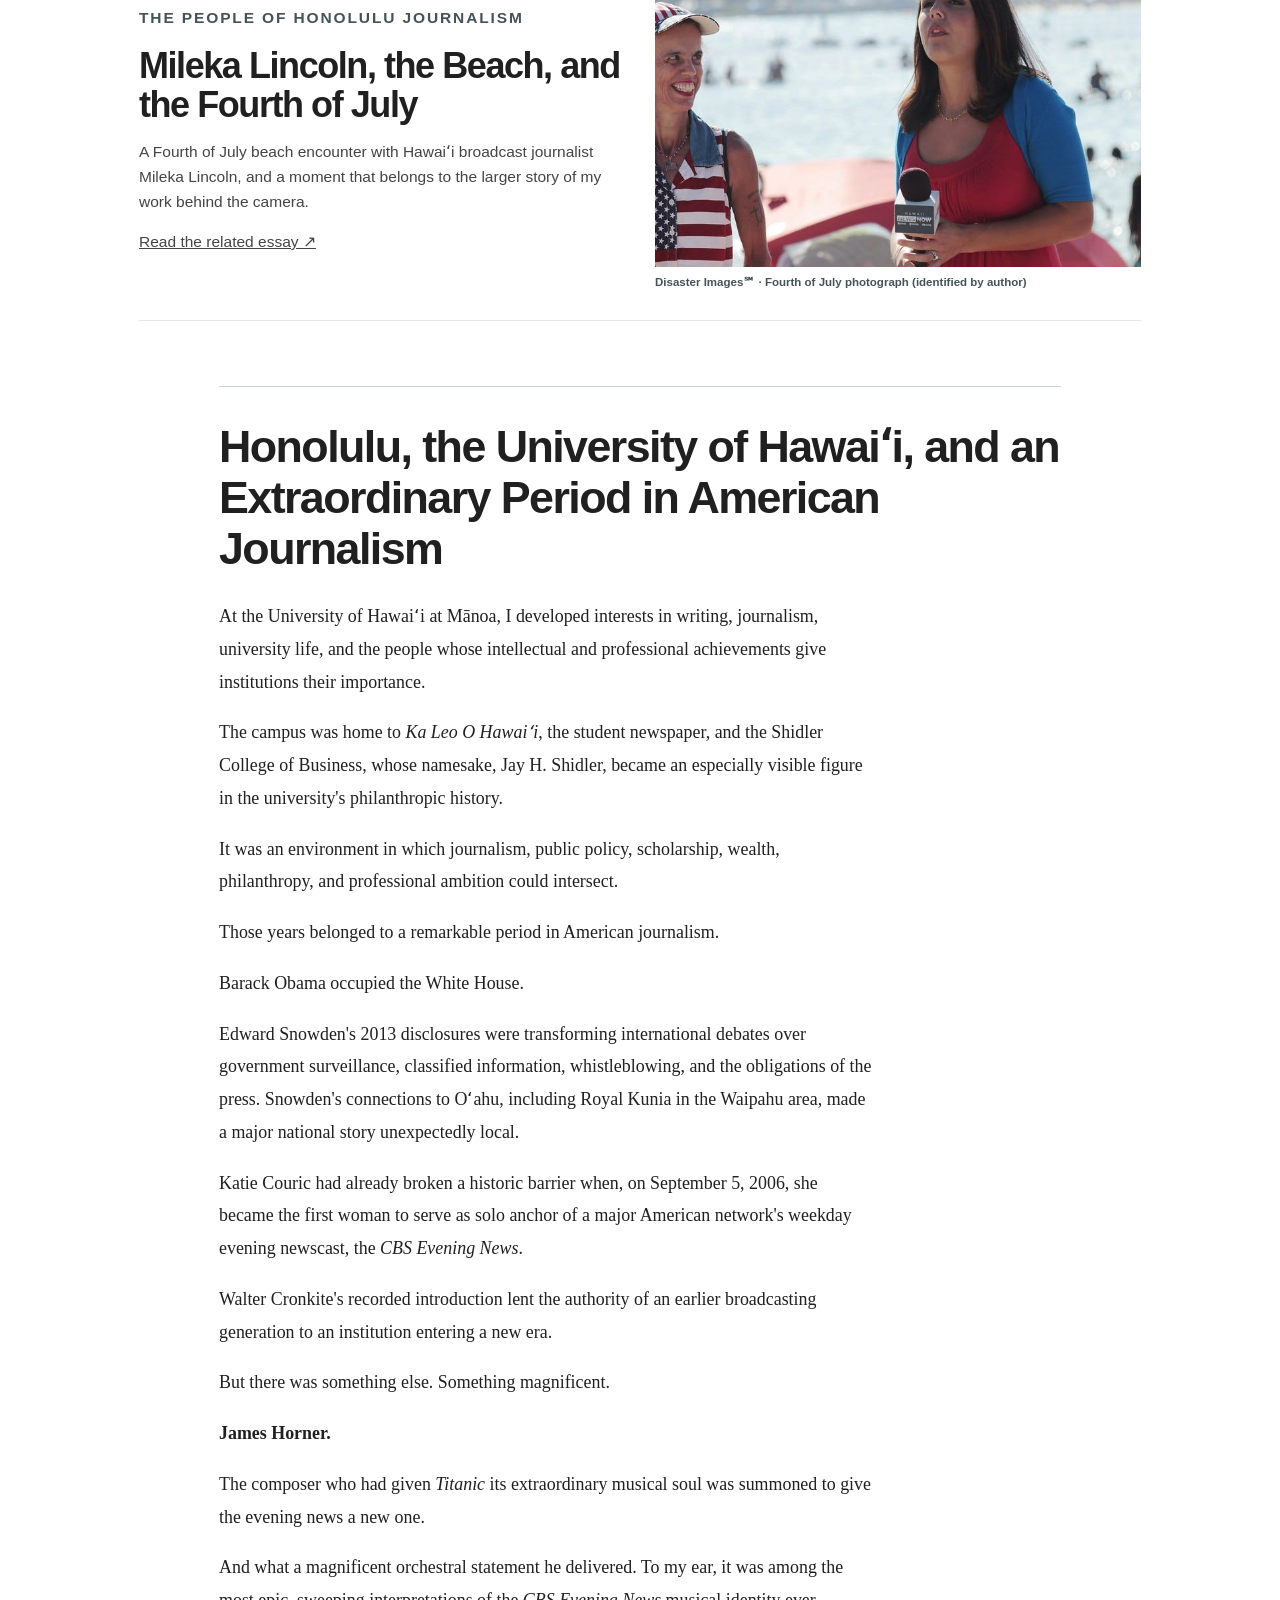
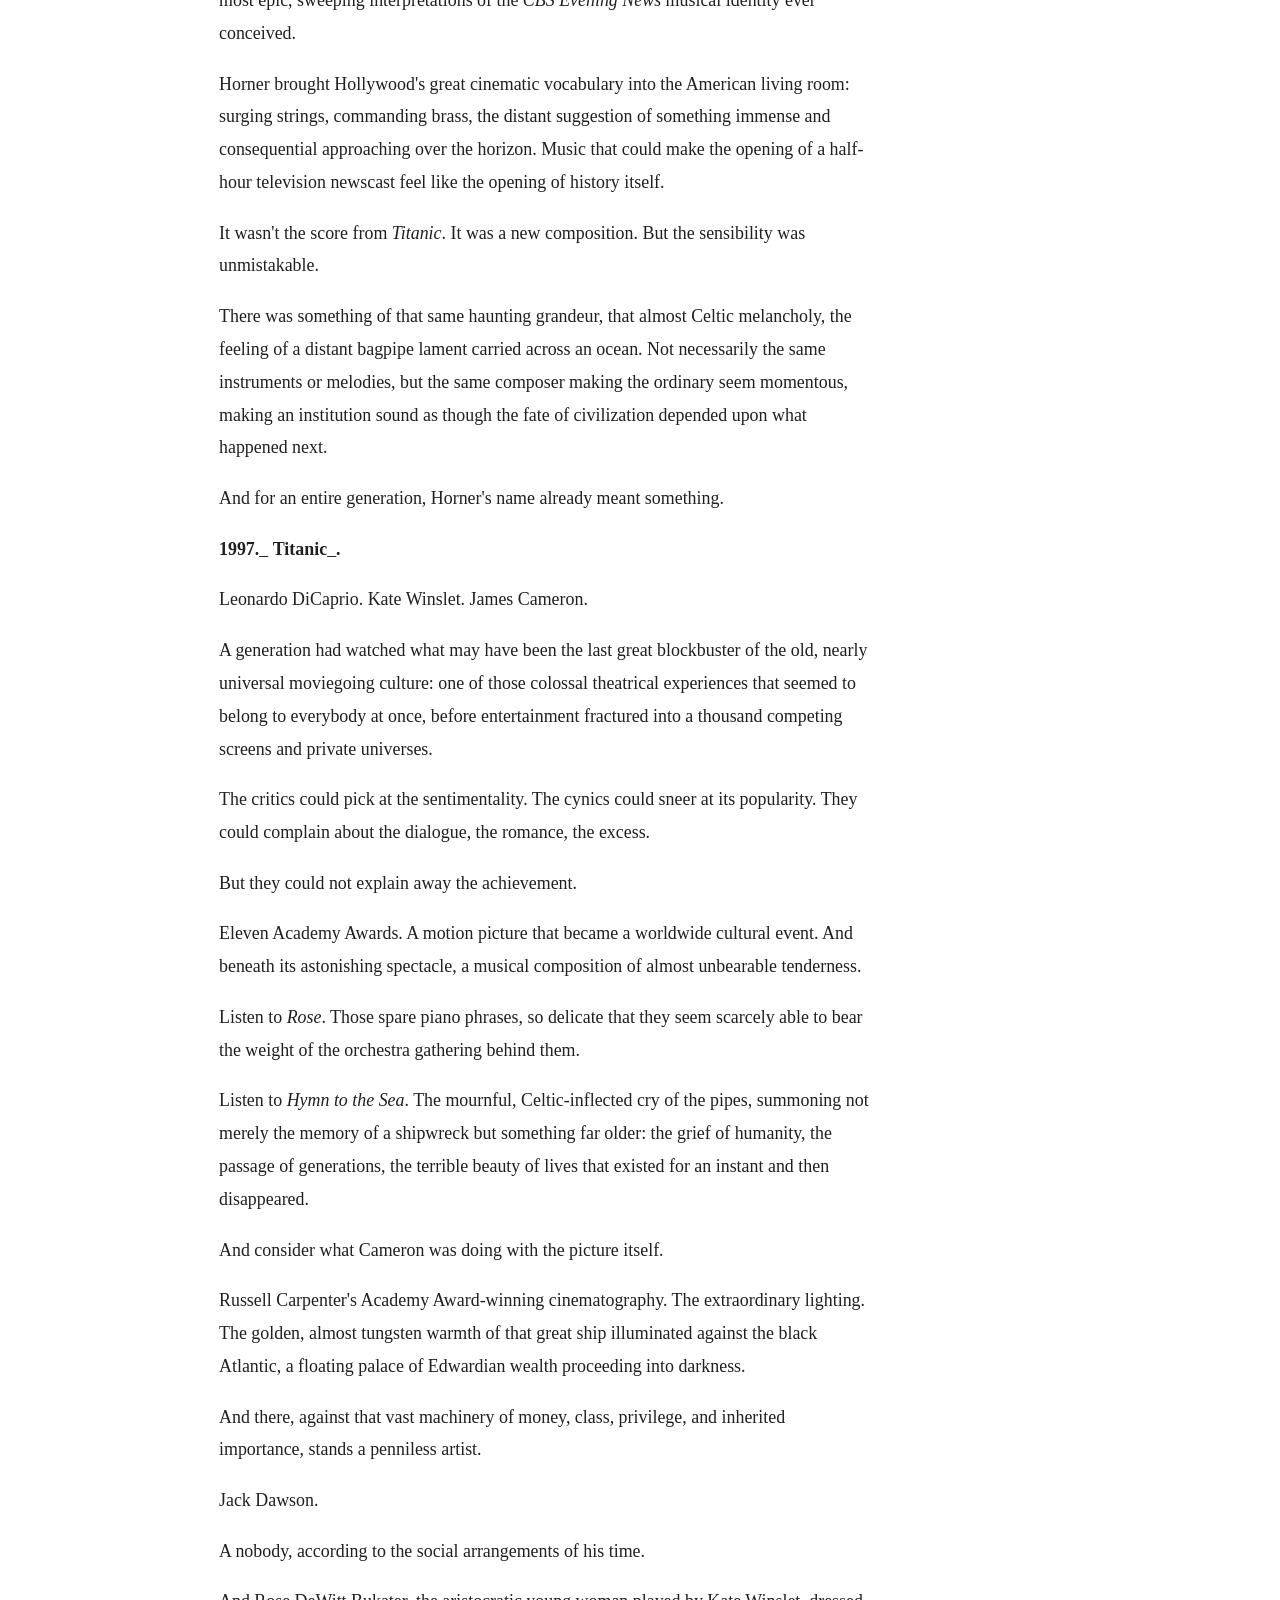
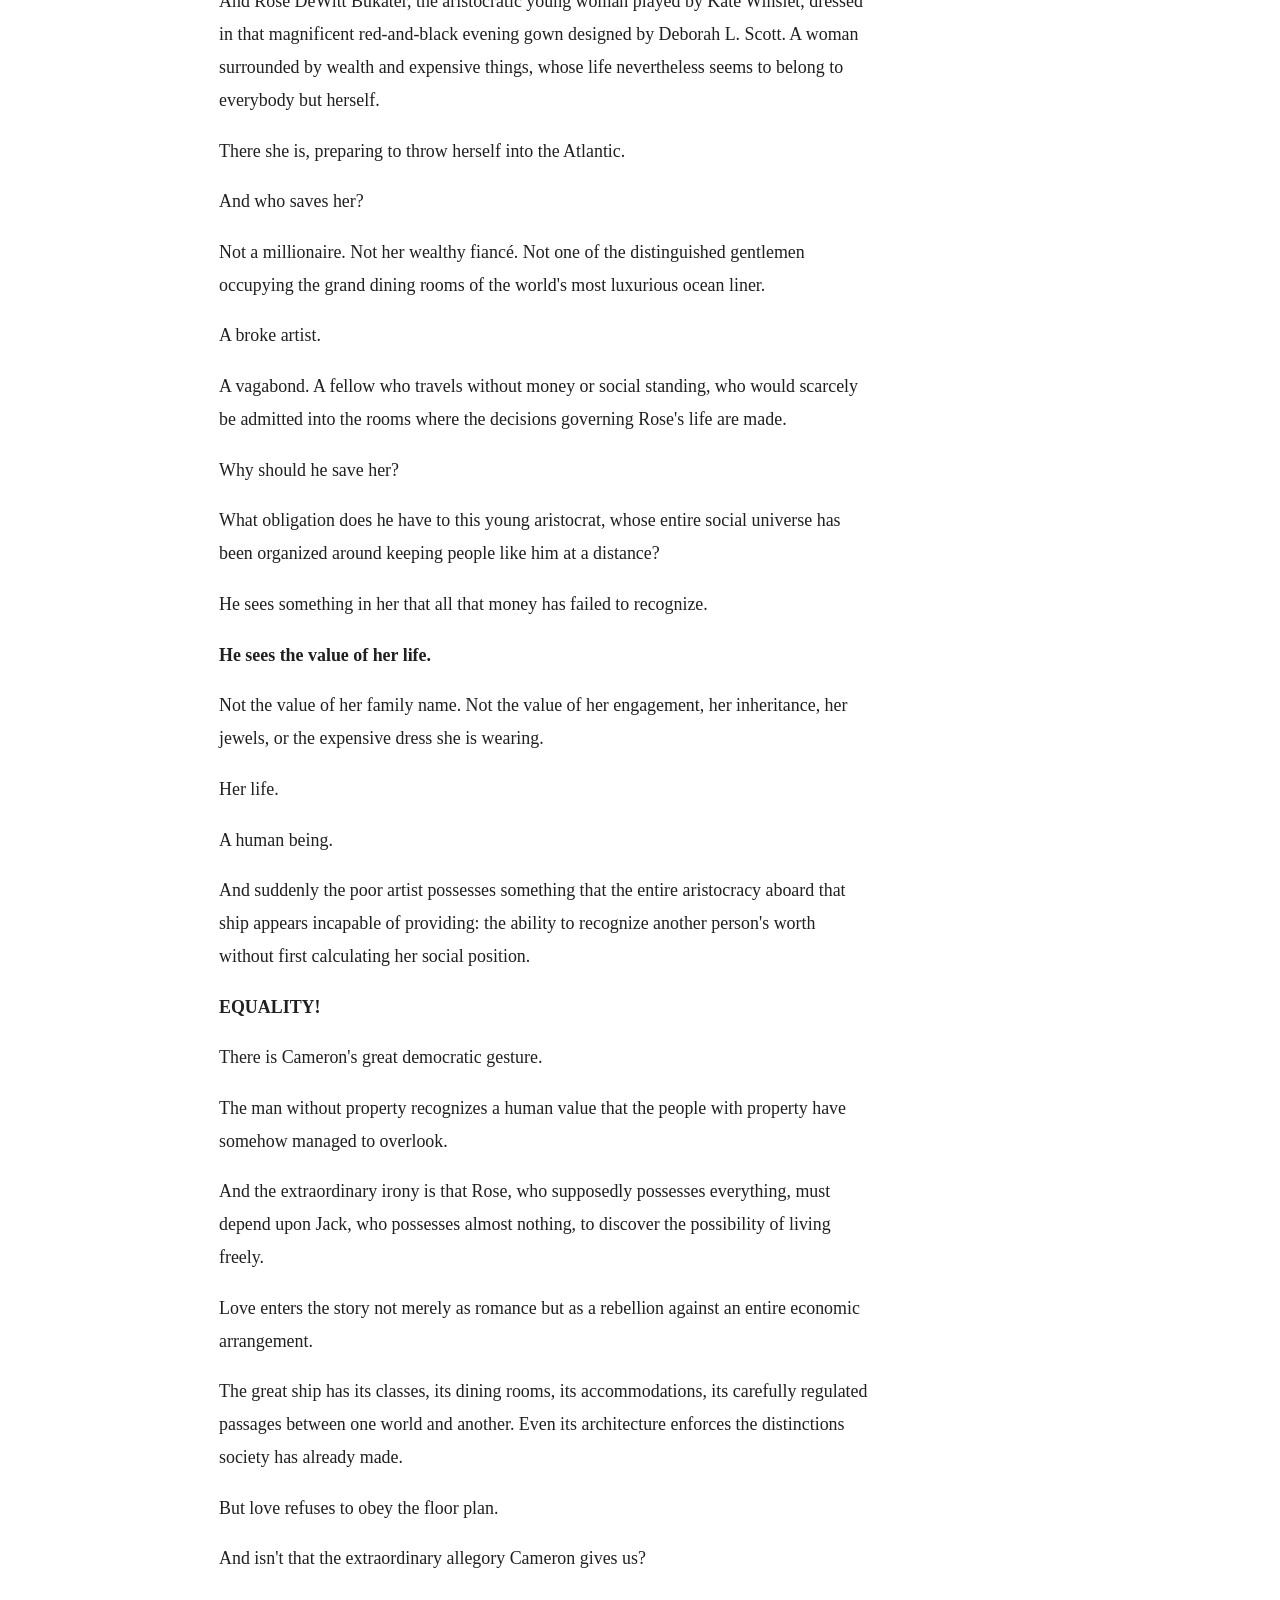
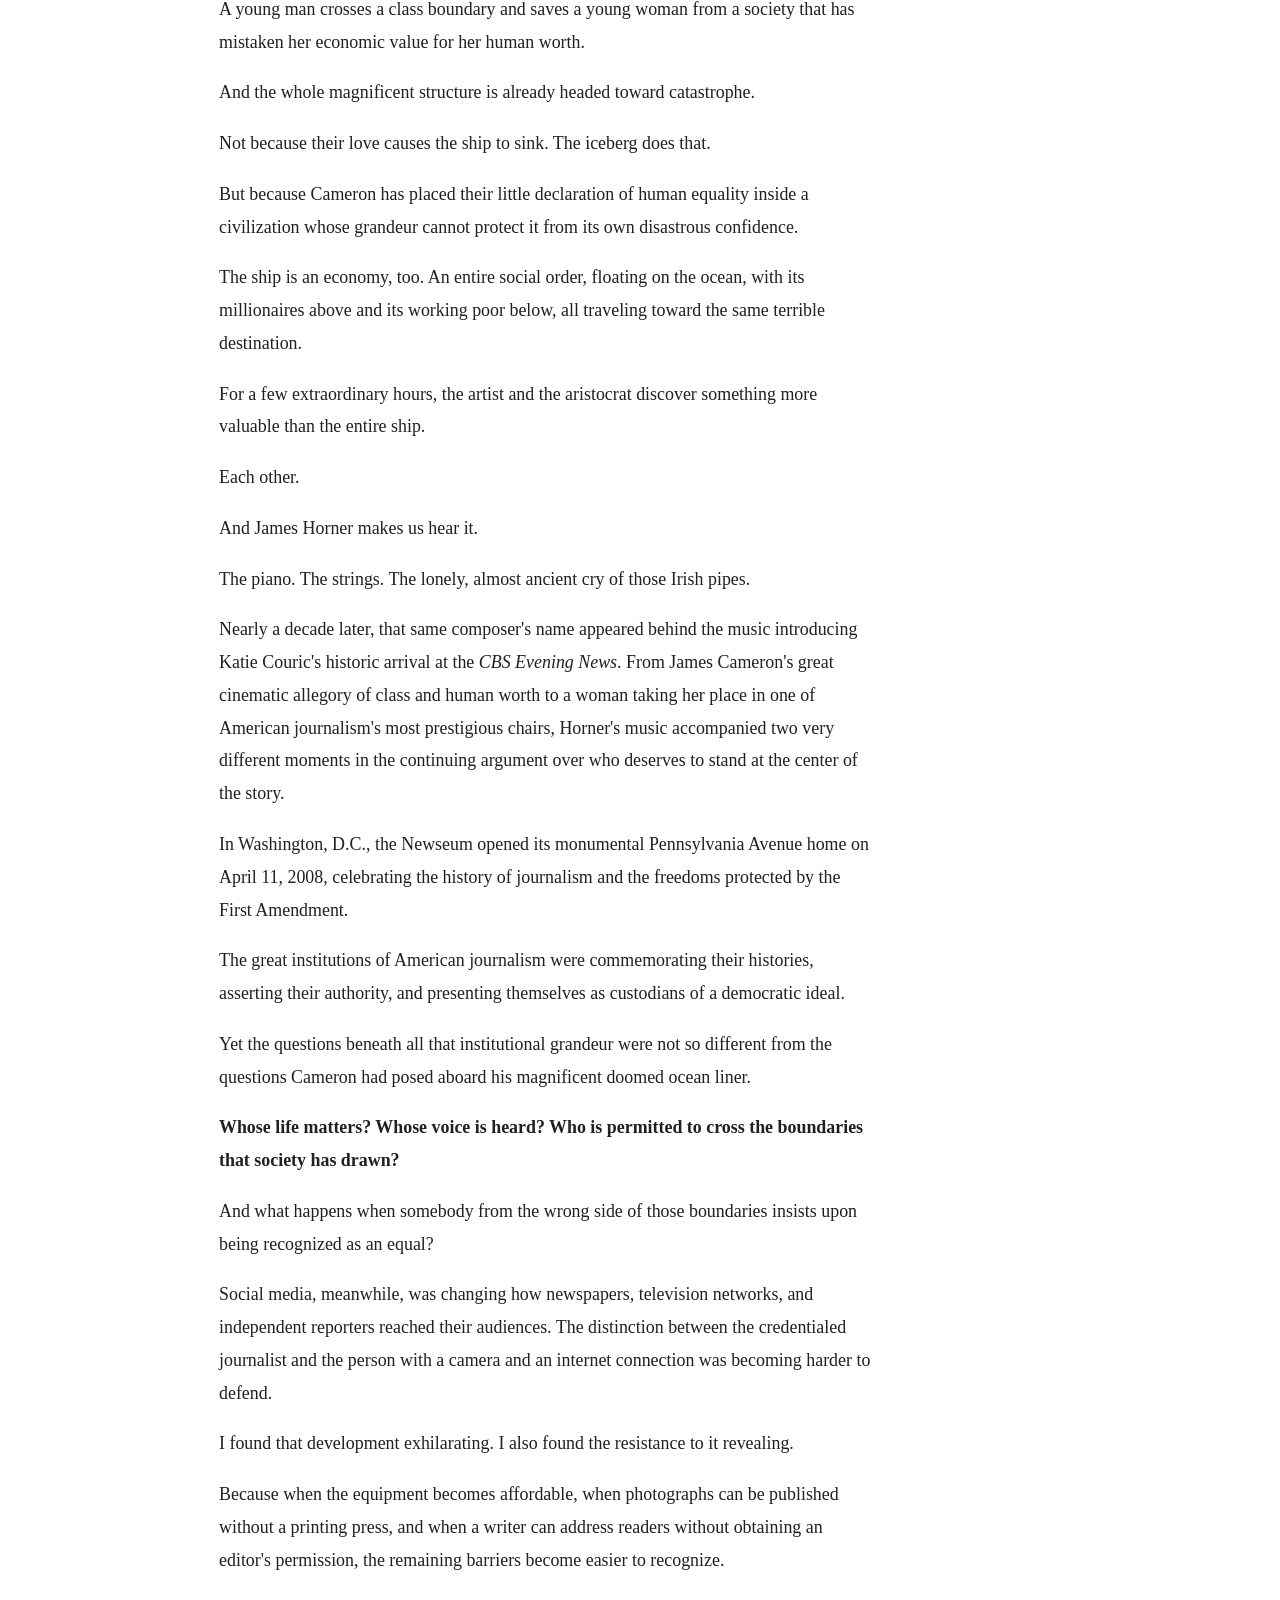
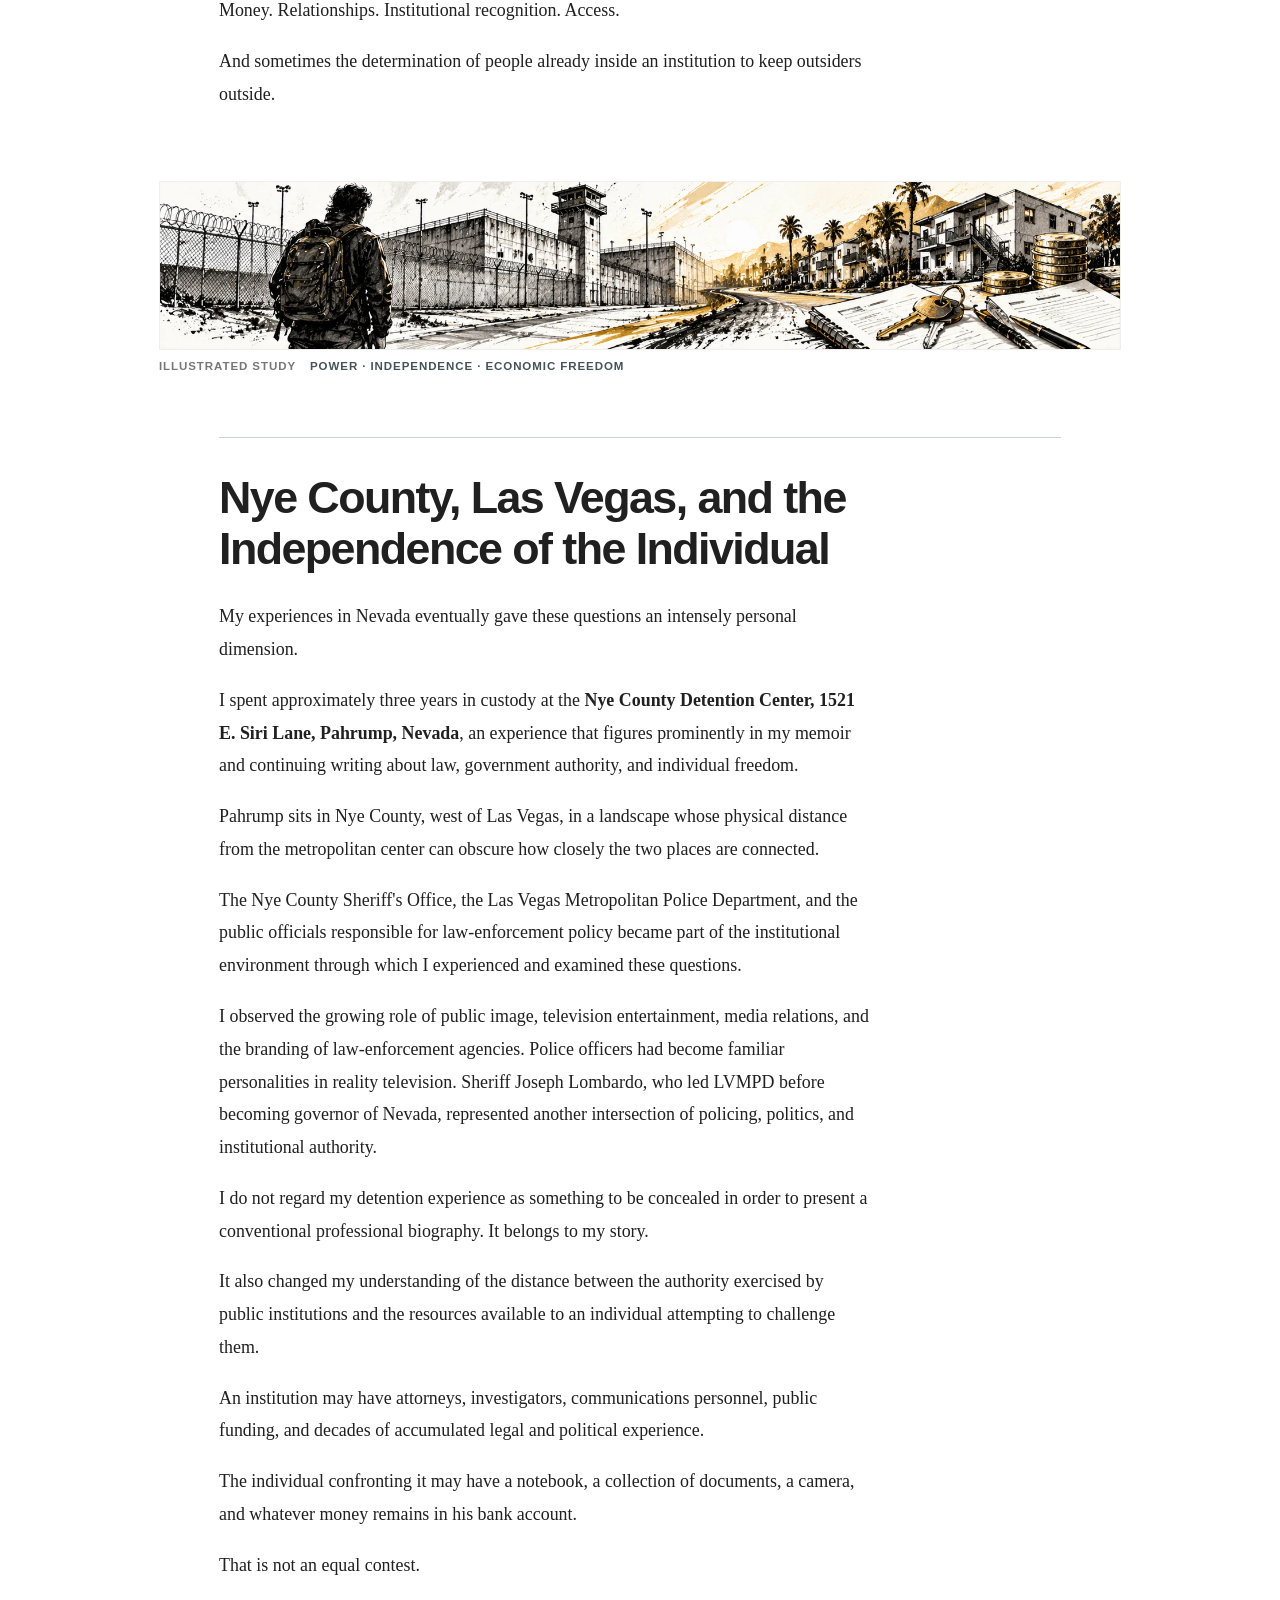
==== commit 394c1847: "v1.7.2: merge hotfix, Option C, authentic book cover, SEO and social footer" ====
--- a/index.html
+++ b/index.html
@@ -1,56 +1,6 @@
 <!DOCTYPE html>
 
-<html lang="en"><head><meta charset="utf-8"/><meta content="width=device-width,initial-scale=1" name="viewport"/><title>Mathew Ursua | Disaster Images℠ — Photographer, Writer &amp; Public Records</title><meta content="Mathew Ursua: independent first-responder photographer behind Disaster Images℠, writer, public-records researcher and advocate for press freedom and government accountability." name="description"/><meta content="#ffffff" name="theme-color"/><meta content="website" property="og:type"/><meta content="Mathew Ursua | Disaster Images℠" property="og:title"/><meta content="Mathew Ursua: independent first-responder photographer behind Disaster Images℠, writer, public-records researcher and advocate for press freedom and government accountability." property="og:description"/><meta content="https://mathewursua.com/assets/illustrations/mu-intrepid-lens-hero-v01.webp" property="og:image"/><link href="https://mathewursua.com/index.html" rel="canonical"/><link href="/favicon.ico" rel="icon" type="image/x-icon" sizes="16x16 32x32"/><link href="assets/site.css" rel="stylesheet"/>
-<style id="mu-20261031-index-only-adjustments">
-/* Index-only review patch: no edits to assets/site.css required. */
-/* One editorial voice: all three verbs use the same charcoal. */
-.mu-hero .mu-hero-strap,
-.mu-hero .mu-hero-strap span { color: #25292b !important; }
-
-/* The existing external stylesheet ultimately forces the strip to fixed.
-   Put it back in normal document flow and keep it sticky on scroll. */
-body { padding-top: 0 !important; }
-.support-top {
-  position: sticky !important;
-  inset: auto !important;
-  top: 0 !important;
-  left: auto !important;
-  right: auto !important;
-  bottom: auto !important;
-  width: 100% !important;
-  z-index: 1000 !important;
-}
-html { scroll-padding-top: calc(var(--support-live-height, 0px) + 20px) !important; }
-header { position: relative; z-index: 1; }
-header .mast {
-  padding-top: clamp(26px, 3vw, 42px) !important;
-  padding-bottom: clamp(26px, 3vw, 42px) !important;
-}
-.mu-signature-lockup { padding-block: 4px; }
-.mu-signature-lockup .brand--signature img { display: block; max-width: 100%; height: auto; }
-@media (max-width: 650px) {
-  header .mast { padding-top: 22px !important; padding-bottom: 26px !important; }
-}
-/* Last-resort, deliberate visual fallback if the asset and its mirror fail. */
-.mu-hero-art.mu-art-unavailable:before {
-  content: 'Disaster Images\2120  ·  Documentary photography and public records';
-  display: grid;
-  place-items: center;
-  min-height: 320px;
-  padding: 2rem;
-  border: 1px solid #dedede;
-  background: #f5f5f5;
-  color: #25292b;
-  font: 700 clamp(1.1rem, 2vw, 1.6rem)/1.4 Helvetica, Arial, sans-serif;
-  text-align: center;
-}
-.mu-signature-text-fallback {
-  display: block;
-  color: #25292b;
-  font: 750 clamp(1.3rem, 2.2vw, 2rem)/1.2 Helvetica, Arial, sans-serif;
-  letter-spacing: -.035em;
-}
-</style><script type="application/ld+json">{"@context": "https://schema.org", "@type": "ProfilePage", "name": "Mathew Ursua — Disaster Images℠", "url": "https://mathewursua.com/index.html", "mainEntity": {"@type": "Person", "name": "Mathew Ursua", "url": "https://mathewursua.com/", "description": "Independent photographer, writer, public-records researcher and transparency advocate", "knowsAbout": ["documentary photography", "first-responder photography", "public records", "government transparency", "real estate research"]}}</script><script defer="" src="assets/site.js"></script></head><body><a class="skip" href="#main">Skip to content</a><aside aria-label="Support the mission" class="support-top"><div class="support-top__inner"><p class="support-top__message"><span aria-hidden="true" class="support-top__heart">♥</span><span class="support-top__copy">SUPPORT THE MISSION: <strong>DONATE PROPERTY, CASH, OR ASSETS</strong> · HELP BUILD INCOME-PRODUCING REAL ESTATE FOR LONG-TERM FREEDOM</span></p><nav aria-label="Ways to support" class="support-top__actions"><a class="support-top__button support-top__button--cash" href="https://baselinemeets.com/comeback-marital-full-report/donate.html"><span aria-hidden="true" class="support-top__icon support-top__icon--cash">$</span> Cash App</a><a class="support-top__button support-top__button--venmo" href="https://baselinemeets.com/comeback-marital-full-report/donate.html">venmo</a><a class="support-top__button support-top__button--paypal" href="https://baselinemeets.com/comeback-marital-full-report/donate.html"><span aria-hidden="true" class="support-top__icon support-top__icon--paypal">P</span> PayPal</a><a class="support-top__button support-top__button--zelle" href="https://baselinemeets.com/comeback-marital-full-report/donate.html">Zelle®</a><a class="support-top__button support-top__button--more" href="https://baselinemeets.com/comeback-marital-full-report/donate.html">Learn More →</a></nav></div></aside><header><div class="mast"><div class="mu-signature-lockup"><a aria-label="Mathew Ursua home" class="brand brand--signature" href="index.html"><img alt="Mathew Ursua signature" height="85" src="assets/signature-header.png" width="520"/></a><p class="mu-signature-quote">“Infant footsteps to a window on a day that brings rain. I know.”</p></div><nav aria-label="Main navigation"><a href="index.html">Home</a><a href="index.html#about">About &amp; Work</a><a href="index.html#selected-writing">Writing</a><a href="index.html#video">Film</a><a href="portfolio.html">Photography</a></nav></div></header><main id="main"><section aria-labelledby="hero-title" class="mu-hero"><div class="mu-hero-inner"><div class="mu-hero-copy"><p class="mu-eyebrow">Independent photojournalism · Public records · First responders</p><h1 id="hero-title">MATHEW <span>URSUA</span></h1><p class="mu-hero-brand">DISASTER IMAGES℠</p><p class="mu-hero-strap">WITNESS. INVESTIGATE. CHALLENGE.</p><p class="mu-hero-deck">An independent photographer, writer and public-records researcher on the camera, the documentary record, and the right to know.</p><div class="mu-hero-actions"><a class="btn" href="#biography">Read the biography</a><a class="btn outline" href="portfolio.html">Explore the field archive</a></div></div><div class="mu-hero-art"><img alt="AI-generated black-and-gold editorial sketch of an illustrative photographer observing an emergency response, not a documentary photograph of Mathew Ursua or a real incident" decoding="async" fetchpriority="high" height="900" src="assets/illustrations/mu-intrepid-lens-hero-v01.webp" width="1500"/><span class="mu-image-kind">Editorial illustration</span></div></div></section><article aria-label="Mathew Ursua full biography" class="mu-biography shell" id="biography">
+<html lang="en"><head><meta charset="utf-8"/><meta content="width=device-width,initial-scale=1" name="viewport"/><title>Mathew Ursua | Disaster Images℠ — Photographer, Writer &amp; Public Records</title><meta content="Mathew Ursua: independent first-responder photographer behind Disaster Images℠, writer, public-records researcher and advocate for press freedom and government accountability." name="description"/><meta content="#FFFFFF" name="theme-color"/><meta content="website" property="og:type"/><meta content="Mathew Ursua | Disaster Images℠" property="og:title"/><meta content="Mathew Ursua: independent first-responder photographer behind Disaster Images℠, writer, public-records researcher and advocate for press freedom and government accountability." property="og:description"/><meta content="https://mathewursua.com/assets/illustrations/mu-intrepid-lens-hero-v01.webp" property="og:image"/><link href="https://mathewursua.com/" rel="canonical"/><link href="/favicon.ico" rel="icon" type="image/x-icon" sizes="16x16 32x32"/><meta content="https://mathewursua.com/" property="og:url"/><meta content="summary_large_image" name="twitter:card"/><meta content="Mathew Ursua — Disaster Images℠" name="twitter:title"/><link href="assets/site.css" rel="stylesheet"/><script type="application/ld+json">{"@context":"https://schema.org","@graph":[{"@type":"WebSite","@id":"https://mathewursua.com/#website","url":"https://mathewursua.com/","name":"Mathew Ursua"},{"@type":"ProfilePage","@id":"https://mathewursua.com/#profile","url":"https://mathewursua.com/","name":"Mathew Ursua — Disaster Images℠","isPartOf":{"@id":"https://mathewursua.com/#website"},"mainEntity":{"@id":"https://mathewursua.com/#person"}},{"@type":"Person","@id":"https://mathewursua.com/#person","name":"Mathew Ursua","url":"https://mathewursua.com/","description":"Independent photographer, writer, public-records researcher and transparency advocate","knowsAbout":["documentary photography","first-responder photography","public records","government transparency","real estate research"],"sameAs":["https://mathewursua.substack.com/"]}]}</script><script defer="" src="assets/site.js"></script></head><body><a class="skip" href="#main">Skip to content</a><aside aria-label="Support the mission" class="support-top"><div class="support-top__inner"><p class="support-top__message"><span aria-hidden="true" class="support-top__heart">♥</span><span class="support-top__copy">SUPPORT THE MISSION: <strong>DONATE PROPERTY, CASH, OR ASSETS</strong> · HELP BUILD INCOME-PRODUCING REAL ESTATE FOR LONG-TERM FREEDOM</span></p><nav aria-label="Ways to support" class="support-top__actions"><a class="support-top__button support-top__button--cash" href="https://baselinemeets.com/comeback-marital-full-report/donate.html"><span aria-hidden="true" class="support-top__icon support-top__icon--cash">$</span> Cash App</a><a class="support-top__button support-top__button--venmo" href="https://baselinemeets.com/comeback-marital-full-report/donate.html">venmo</a><a class="support-top__button support-top__button--paypal" href="https://baselinemeets.com/comeback-marital-full-report/donate.html"><span aria-hidden="true" class="support-top__icon support-top__icon--paypal">P</span> PayPal</a><a class="support-top__button support-top__button--zelle" href="https://baselinemeets.com/comeback-marital-full-report/donate.html">Zelle®</a><a class="support-top__button support-top__button--more" href="https://baselinemeets.com/comeback-marital-full-report/donate.html">Learn More →</a></nav></div></aside><header><div class="mast"><div class="mu-signature-lockup"><a aria-label="Mathew Ursua home" class="brand brand--signature" href="/"><img alt="Mathew Ursua signature" height="85" src="assets/signature-header.png" width="520"/></a><p class="mu-signature-quote">“Infant footsteps to a window on a day that brings rain. I know.”</p></div><nav aria-label="Main navigation"><a aria-current="page" href="/">Home</a><a href="/#biography">About &amp; Work</a><a href="/#selected-writing">Writing</a><a href="/#video">Film</a><a href="portfolio.html">Photography</a></nav></div></header><main id="main"><section aria-labelledby="hero-title" class="mu-hero"><div class="mu-hero-inner"><div class="mu-hero-copy"><p class="mu-eyebrow">Independent photojournalism · Public records · First responders</p><h1 id="hero-title">MATHEW <span>URSUA</span></h1><p class="mu-hero-brand">DISASTER IMAGES℠</p><p class="mu-hero-strap">WITNESS. INVESTIGATE. CHALLENGE.</p><p class="mu-hero-deck">An independent photographer, writer and public-records researcher on the camera, the documentary record, and the right to know.</p><div class="mu-hero-actions"><a class="btn" href="#biography">Read the biography</a><a class="btn outline" href="portfolio.html">Explore the field archive</a></div></div><div class="mu-hero-art"><img alt="AI-generated black-and-gold editorial sketch of an illustrative photographer observing an emergency response, not a documentary photograph of Mathew Ursua or a real incident" decoding="async" fetchpriority="high" height="900" src="assets/illustrations/mu-intrepid-lens-hero-v01.webp" width="1500"/><span class="mu-image-kind">Editorial illustration</span></div></div></section><article aria-label="Mathew Ursua full biography" class="mu-biography shell" id="biography">
 <p><strong>Independent Photographer · Writer · Public-Records Researcher · Transparency Advocate</strong></p>
 <h2>The Camera, the Public Record, and the Right to Know</h2><p>I made a name for myself chasing police cars, fire engines, and ambulances through the streets of Honolulu—not because the established news organizations had invited me into their profession, but because I saw an opportunity to do something they weren't doing.</p><p>I wanted to bring the kind of first-responder stringer photography long familiar to Los Angeles into the Hawaiʻi news market.</p><p>Not the carefully selected publicity photograph handed to a reporter by the Honolulu Police Department or Honolulu Fire Department the following morning. Not the obligatory image of a police chief standing behind a podium, telling the public what his department had decided the public ought to know.</p><p>I wanted the photograph taken at the scene. The one that documented what was happening before the press release arrived.</p><p>And I wanted other people to be able to use it.</p><p>Through <strong>Disaster Images℠</strong>, I developed a portfolio of emergency-response photography covering police, firefighters, emergency medical services, and the institutions charged with protecting the public.</p><p>Much of that photography was made available under Creative Commons licensing, reflecting my belief that independent reporting shouldn't be reserved for television stations, newspapers, or corporations with the largest budgets and closest relationships with government public-information officers.</p><p>I saw an opportunity to introduce Los Angeles-style spot-news photography into Honolulu, bringing independent coverage to a market where such images were often difficult to obtain outside established newsrooms and government publicity channels.</p><p>The objective was straightforward: make original, timely photographs available to the people reporting the news.</p><p>A photograph has value beyond the moment it is taken. It can substantiate a news account, illustrate a controversy, preserve the appearance of a place before circumstances change, or become part of a public record that somebody will consult years later.</p><p>That is why I have never regarded photography as merely a matter of taking pretty pictures.</p><p><strong>The photograph is evidence. The story is what we do with it.</strong></p><p>And the institutions that control access to information understand that relationship very well.</p>
 
@@ -144,7 +94,7 @@
 
 
 
-<section class="mu-book-promo" aria-labelledby="mu-book-title"><div class="mu-book-visual" aria-label="Typographic presentation of Comeback of the Century by Mathew Ursua"><div class="mu-book-cover-art"><span class="mu-book-overline">A BOOK BY MATHEW URSUA</span><span class="mu-book-title-art">COMEBACK<br/>OF THE<br/>CENTURY</span><span class="mu-book-rule"></span><span class="mu-book-author-art">MATHEW URSUA</span></div></div><div class="mu-book-copy"><p class="mu-kicker">The memoir · A warning to parents · A fight for a second chance</p><h2 id="mu-book-title">Comeback of the Century</h2><p class="mu-book-hook">What if the people entrusted with helping your child were also deciding which future your child would never get to have?</p><p><strong>Before you sign another IEP. Before you accept another diagnosis. Before you agree to another prescription. Read this book.</strong></p><p>Mathew Ursua was a boy with ambitions larger than the world around him. He wanted wealth, independence, travel, romance, education, achievement—and the freedom to become somebody extraordinary.</p><p>Then came the labels. The professionals. The medications. The adults who believed they knew what was best.</p><p>And the years he believes he can never get back.</p><p>In <em>Comeback of the Century</em>, Ursua delivers an unflinching examination of the institutions that can acquire extraordinary power over developing children. From public-school special education and psychiatric treatment to poverty, incarceration, homelessness, and the brutal economics of starting over, he asks a question that should disturb every parent:</p><p><strong>Who gets to decide what your child is capable of becoming?</strong></p><p>Ursua calls attention to what he provocatively characterizes as the <strong>“IEP death panels”</strong>—the meetings, evaluations, and institutional decisions that, in his view, can constrain a child's possibilities while presenting themselves as acts of professional care.</p><p>Part memoir. Part institutional reckoning. Part declaration of independence.</p><p><em>Comeback of the Century</em> follows one man's attempt to reclaim his body, his ambitions, his economic future, and the years of possibility he believes were taken from him.</p><p><strong>For parents who refuse to surrender their children's futures. For readers who question authority. For anyone who has ever been told to expect less from life.</strong></p><p>This is a story about the price of lost opportunity—and the determination to make the rest of a life count.</p><p class="mu-book-closing">THE COMEBACK IS NOT OVER.</p><p><a class="mu-book-buy" href="https://a.co/d/0e0VC77t" rel="noopener noreferrer" target="_blank">Buy <em>Comeback of the Century</em> on Amazon ↗</a></p><p class="mu-book-meta">Mathew Ursua · Paperback · ISBN 9798288187216</p></div></section><aside aria-label="Comeback of the Century story sections" class="mu-story-index"><p>In this biography · Comeback of the Century</p><a href="#comeback-body">Body and adolescence</a><a href="#comeback-geography">Honolulu, Las Vegas and Oceanside</a><a href="#comeback-cost">The cost of the transformation</a><a href="#comeback-photo-chronology">A life in photographs</a><a href="#comeback-capital">Why the comeback needs capital</a></aside><h2>Psychiatry vs. the Life That Might Have Been</h2><p>There is another institution whose authority I have come to question, and I question it with a particular fury.</p><p><strong>American psychiatry.</strong></p><p>I was a boy going through puberty when psychiatric treatment became part of my life. I was given an autism diagnosis that I have since come to dispute. I was prescribed Concerta, a methylphenidate stimulant, and later Abilify, an antipsychotic medication.</p><p>I was a freshman in high school.</p><p>Think about that.</p><p>Not a man who had lived thirty years, fallen apart, and sought treatment after deciding for himself that the life he was living had become intolerable.</p><p>A boy.</p><p>A boy at precisely the age when his body, ambitions, appetites, friendships, romantic interests, and sense of his own possibilities were undergoing extraordinary change.</p><p>And adults with professional credentials were intervening in his developing nervous system.</p><p>What did those interventions cost me?</p><p>That is one of the questions at the heart of <em>Comeback of the Century</em>.</p><p>I believe the medications changed the way I moved through the world. I remember a loss of energy, physical confidence, urgency, and the kind of fierce emotional response that might otherwise have pushed me to escape circumstances I found intolerable.</p><p>My anger was not always something I needed to be cured of.</p><p>Sometimes it was information.</p><p>Sometimes it was the entirely appropriate response of a young person watching other people inherit opportunities that seemed permanently closed to him.</p><p>And sometimes anger is the beginning of action.</p><p><strong>What happens when you medicate a boy's impulse to fight for a better life before he has had the chance to discover what that life might be?</strong></p><p>The question is not merely whether a prescription reduced some troublesome behavior that an adult wished to eliminate.</p><p>The question is what else it reduced.</p><p>I was growing up in Hawaiʻi, fascinated by a world that extended far beyond my immediate surroundings.</p><p>I admired ambitious, athletic, internationally minded young women—the sort of multilingual, cosmopolitan girls who might play soccer, travel to Germany, speak another language at home, and regard boarding an international flight as an ordinary part of family life.</p><p>Lufthansa. California. Europe. International schools. A family with property and resources accumulated over generations.</p><p>That was an entire social universe I wanted to enter.</p><p>And why shouldn't I?</p><p>Why should the young man growing up without those advantages be expected to limit his ambitions to the people and opportunities immediately around him?</p><p>Why couldn't I have written to families in Los Angeles or San Diego, introduced myself, asked to meet people, sought friendships, pursued romances with girls who knew Paris Hilton and the Hamptons, too, and tried to build a life among people who had real access?</p><p>I had real-estate ambitions even before I understood the financial machinery through which people accumulated real estate.</p><p>Imagine a teenage boy from Hawaiʻi writing to a Southern California family whose wealth included apartment buildings, property holdings, and businesses built over several generations.</p><p>He wants to travel. He wants to learn. He wants to meet their children, make friends, find a girlfriend, and understand how families build that kind of life.</p><p>There is nothing pathological about those ambitions.</p><p>They are social ambition. Romantic ambition. Economic ambition. The ordinary desire to escape the limitations of one's circumstances.</p><p>This was the America of Barack Obama—a president born in Honolulu, whose biography was inseparable from Hawaiʻi, education, movement between cultures, and the possibility of an extraordinary ascent.</p><p>The rhetoric of opportunity was everywhere.</p><p>The American Dream. Education. Social mobility.</p><p>The idea that a young person ought not to be condemned to the circumstances of his birth.</p><p>Well, what about me?</p><p>What about the boy who wanted to meet those California families, study the machinery of their wealth, and discover whether there might be a place for him in their world?</p><p><strong>Why should he have been taught to adjust to his circumstances rather than encouraged to change them?</strong></p><p>And what happens if the medication prescribed to him makes the attempt physically and psychologically harder?</p><p>I remember walking through high school without the physical urgency I believe I might otherwise have possessed.</p><p>That matters to me.</p><p>The speed of a walk. The purpose in a stride. The impulse to run, compete, lift weights, join a team, meet someone, travel somewhere, or pursue an opportunity before somebody else takes it.</p><p>These are not trivial things to a boy going through puberty.</p><p>Adolescence is a period of physical development and social learning. Movement, exercise, sleep, nutrition, hormones, and psychological well-being all contribute to the development of the body and the person.</p><p>I believe my treatment interfered with some of those processes. I want to know whether adverse effects on energy, movement, motivation, and physical activity influenced my development during years that cannot be repeated.</p><p>I cannot establish from memory alone that medication permanently reduced my muscular development, altered my eventual romantic opportunities, or caused every subsequent difficulty in my life.</p><p>But I can demand that these questions be taken seriously.</p><p>I can demand that the records be examined.</p><p>I can demand an accounting of the drugs, the dosages, the diagnostic reasoning, the adverse effects, and the circumstances under which treatment continued.</p><p>And I reject the idea that a physician's credentials should make those questions improper.</p><p>Psychiatry has a vocabulary for the body's stress response: sympathetic nervous-system activation, adrenaline, cortisol, fight or flight.</p><p>Some clinicians describe the health consequences of sustained stress and prolonged physiological arousal.</p><p>Fine.</p><p>But the existence of stress physiology does not mean that every intense emotional reaction to an unjust situation is a disease.</p><p>Nor does a discussion of toxic stress establish that anger itself is toxic, that every surge of adrenaline is harmful, or that a young person's desire to confront his circumstances should be chemically suppressed.</p><p><strong>An injustice does not become acceptable because someone can describe the hormones released by the person who objects to it.</strong></p><p>That is the distinction I want to force into the discussion.</p><p>I am asking what happened to me—and how many decisions about my life were made by people who did not have to live with the consequences.</p><p>I lost opportunities during some of the most consequential years of my development.</p><p>Opportunities to become stronger.</p><p>To become more independent.</p><p>To form relationships.</p><p>To learn how the wealthy lived, how they thought, how they invested, and how their children were prepared to enter the world.</p><p>To discover what I could accomplish if I had been allowed to pursue my ambitions with the energy and determination I remember wanting to possess.</p><p>There is no prescription that gives a man his life back.</p><p>No physician can return a missed friendship, an education never pursued, a love story that never began, or a journey never taken.</p><p>And no diagnostic label can settle the question of what that life might have become.</p><p>That is why <em>Comeback of the Century</em> is not simply another memoir about psychiatric treatment.</p><p>It is an examination of <strong>power over a developing human being</strong>—the power to diagnose, medicate, interpret, restrain, and define which expressions of ambition or resistance are acceptable.</p><p>It is about the economic and social consequences of that power.</p><p>And it is about the boy who wanted a different life.</p><p><strong>I was not asking to be made more comfortable with having less.</strong></p><p><strong>I wanted more.</strong></p><p>And I still do.</p><section aria-label="I. The Body I Was Given—and the One I Had to Build" class="mu-comeback-chapter" id="comeback-body"><p class="mu-kicker">Comeback of the Century · Personal essay</p><h3>I. The Body I Was Given—and the One I Had to Build</h3><p>I weighed more than four hundred pounds.</p><p>Not once in my life, but for years.</p><p>I was a college student in Honolulu, a real-estate professional in Nevada, a photographer with ambitions extending well beyond the Hawaiian Islands, and a man who wanted the same things other young men wanted.</p><p>Money. Independence. Women. Travel. A place in the world.</p><p>And sex.</p><p>I wanted to experience physical intimacy with women I found attractive. I wanted to know what it was like to move through a restaurant, a hotel lobby, a college campus, or an international airport with the confidence that I could meet someone, start a conversation, discover a mutual attraction, and go somewhere together.</p><p>But at more than four hundred pounds, my body imposed limitations I could not simply think my way around.</p><p>And it wasn't only the weight.</p><p>There was the psychiatric history.</p><p>The Concerta I had been prescribed during adolescence. The Abilify introduced later. The years in which I believed medications, diagnostic labels, and the judgments of adults had influenced my developing body and personality.</p><p>I came to question those interventions profoundly.</p><p>I believed they had interfered with capacities I should have been developing during puberty: physical energy, assertiveness, competitiveness, emotional resilience, and the willingness to pursue opportunities beyond my immediate circumstances.</p><p>Whether every consequence I attribute to those years can be established medically is a separate question—and one I intend to investigate.</p><p>But the question of what happened to my adolescence is not academic to me.</p><p><strong>I cannot go back and become fourteen years old again.</strong></p><p>I can only examine the records, tell the story, and try to build the life that remains.</p></section>
+<section class="mu-book-promo" aria-labelledby="mu-book-title"><div class="mu-book-visual"><a class="mu-book-cover-link" href="https://a.co/d/0e0VC77t" rel="noopener noreferrer" target="_blank" aria-label="View Comeback of the Century by Mathew Ursua on Amazon"><img class="mu-book-cover-image" src="assets/books/comeback-of-the-century-published-cover.jpg" width="943" height="1500" loading="lazy" decoding="async" alt="Published cover of Comeback of the Century by Mathew Ursua, featuring handwritten title lettering and three photographs of the author"/></a></div><div class="mu-book-copy"><p class="mu-kicker">The memoir · A warning to parents · A fight for a second chance</p><h2 id="mu-book-title">Comeback of the Century</h2><p class="mu-book-hook">What if the people entrusted with helping your child were also deciding which future your child would never get to have?</p><p><strong>Before you sign another IEP. Before you accept another diagnosis. Before you agree to another prescription. Read this book.</strong></p><p>Mathew Ursua was a boy with ambitions larger than the world around him. He wanted wealth, independence, travel, romance, education, achievement—and the freedom to become somebody extraordinary.</p><p>Then came the labels. The professionals. The medications. The adults who believed they knew what was best.</p><p>And the years he believes he can never get back.</p><p>In <em>Comeback of the Century</em>, Ursua delivers an unflinching examination of the institutions that can acquire extraordinary power over developing children. From public-school special education and psychiatric treatment to poverty, incarceration, homelessness, and the brutal economics of starting over, he asks a question that should disturb every parent:</p><p><strong>Who gets to decide what your child is capable of becoming?</strong></p><p>Ursua calls attention to what he provocatively characterizes as the <strong>“IEP death panels”</strong>—the meetings, evaluations, and institutional decisions that, in his view, can constrain a child's possibilities while presenting themselves as acts of professional care.</p><p>Part memoir. Part institutional reckoning. Part declaration of independence.</p><p><em>Comeback of the Century</em> follows one man's attempt to reclaim his body, his ambitions, his economic future, and the years of possibility he believes were taken from him.</p><p><strong>For parents who refuse to surrender their children's futures. For readers who question authority. For anyone who has ever been told to expect less from life.</strong></p><p>This is a story about the price of lost opportunity—and the determination to make the rest of a life count.</p><p class="mu-book-closing">THE COMEBACK IS NOT OVER.</p><p><a class="mu-book-buy" href="https://a.co/d/0e0VC77t" rel="noopener noreferrer" target="_blank">Buy <em>Comeback of the Century</em> on Amazon ↗</a></p><p class="mu-book-meta">Mathew Ursua · Paperback · ISBN 9798288187216</p></div></section><aside aria-label="Comeback of the Century story sections" class="mu-story-index"><p>In this biography · Comeback of the Century</p><a href="#comeback-body">Body and adolescence</a><a href="#comeback-geography">Honolulu, Las Vegas and Oceanside</a><a href="#comeback-cost">The cost of the transformation</a><a href="#comeback-photo-chronology">A life in photographs</a><a href="#comeback-capital">Why the comeback needs capital</a></aside><h2>Psychiatry vs. the Life That Might Have Been</h2><p>There is another institution whose authority I have come to question, and I question it with a particular fury.</p><p><strong>American psychiatry.</strong></p><p>I was a boy going through puberty when psychiatric treatment became part of my life. I was given an autism diagnosis that I have since come to dispute. I was prescribed Concerta, a methylphenidate stimulant, and later Abilify, an antipsychotic medication.</p><p>I was a freshman in high school.</p><p>Think about that.</p><p>Not a man who had lived thirty years, fallen apart, and sought treatment after deciding for himself that the life he was living had become intolerable.</p><p>A boy.</p><p>A boy at precisely the age when his body, ambitions, appetites, friendships, romantic interests, and sense of his own possibilities were undergoing extraordinary change.</p><p>And adults with professional credentials were intervening in his developing nervous system.</p><p>What did those interventions cost me?</p><p>That is one of the questions at the heart of <em>Comeback of the Century</em>.</p><p>I believe the medications changed the way I moved through the world. I remember a loss of energy, physical confidence, urgency, and the kind of fierce emotional response that might otherwise have pushed me to escape circumstances I found intolerable.</p><p>My anger was not always something I needed to be cured of.</p><p>Sometimes it was information.</p><p>Sometimes it was the entirely appropriate response of a young person watching other people inherit opportunities that seemed permanently closed to him.</p><p>And sometimes anger is the beginning of action.</p><p><strong>What happens when you medicate a boy's impulse to fight for a better life before he has had the chance to discover what that life might be?</strong></p><p>The question is not merely whether a prescription reduced some troublesome behavior that an adult wished to eliminate.</p><p>The question is what else it reduced.</p><p>I was growing up in Hawaiʻi, fascinated by a world that extended far beyond my immediate surroundings.</p><p>I admired ambitious, athletic, internationally minded young women—the sort of multilingual, cosmopolitan girls who might play soccer, travel to Germany, speak another language at home, and regard boarding an international flight as an ordinary part of family life.</p><p>Lufthansa. California. Europe. International schools. A family with property and resources accumulated over generations.</p><p>That was an entire social universe I wanted to enter.</p><p>And why shouldn't I?</p><p>Why should the young man growing up without those advantages be expected to limit his ambitions to the people and opportunities immediately around him?</p><p>Why couldn't I have written to families in Los Angeles or San Diego, introduced myself, asked to meet people, sought friendships, pursued romances with girls who knew Paris Hilton and the Hamptons, too, and tried to build a life among people who had real access?</p><p>I had real-estate ambitions even before I understood the financial machinery through which people accumulated real estate.</p><p>Imagine a teenage boy from Hawaiʻi writing to a Southern California family whose wealth included apartment buildings, property holdings, and businesses built over several generations.</p><p>He wants to travel. He wants to learn. He wants to meet their children, make friends, find a girlfriend, and understand how families build that kind of life.</p><p>There is nothing pathological about those ambitions.</p><p>They are social ambition. Romantic ambition. Economic ambition. The ordinary desire to escape the limitations of one's circumstances.</p><p>This was the America of Barack Obama—a president born in Honolulu, whose biography was inseparable from Hawaiʻi, education, movement between cultures, and the possibility of an extraordinary ascent.</p><p>The rhetoric of opportunity was everywhere.</p><p>The American Dream. Education. Social mobility.</p><p>The idea that a young person ought not to be condemned to the circumstances of his birth.</p><p>Well, what about me?</p><p>What about the boy who wanted to meet those California families, study the machinery of their wealth, and discover whether there might be a place for him in their world?</p><p><strong>Why should he have been taught to adjust to his circumstances rather than encouraged to change them?</strong></p><p>And what happens if the medication prescribed to him makes the attempt physically and psychologically harder?</p><p>I remember walking through high school without the physical urgency I believe I might otherwise have possessed.</p><p>That matters to me.</p><p>The speed of a walk. The purpose in a stride. The impulse to run, compete, lift weights, join a team, meet someone, travel somewhere, or pursue an opportunity before somebody else takes it.</p><p>These are not trivial things to a boy going through puberty.</p><p>Adolescence is a period of physical development and social learning. Movement, exercise, sleep, nutrition, hormones, and psychological well-being all contribute to the development of the body and the person.</p><p>I believe my treatment interfered with some of those processes. I want to know whether adverse effects on energy, movement, motivation, and physical activity influenced my development during years that cannot be repeated.</p><p>I cannot establish from memory alone that medication permanently reduced my muscular development, altered my eventual romantic opportunities, or caused every subsequent difficulty in my life.</p><p>But I can demand that these questions be taken seriously.</p><p>I can demand that the records be examined.</p><p>I can demand an accounting of the drugs, the dosages, the diagnostic reasoning, the adverse effects, and the circumstances under which treatment continued.</p><p>And I reject the idea that a physician's credentials should make those questions improper.</p><p>Psychiatry has a vocabulary for the body's stress response: sympathetic nervous-system activation, adrenaline, cortisol, fight or flight.</p><p>Some clinicians describe the health consequences of sustained stress and prolonged physiological arousal.</p><p>Fine.</p><p>But the existence of stress physiology does not mean that every intense emotional reaction to an unjust situation is a disease.</p><p>Nor does a discussion of toxic stress establish that anger itself is toxic, that every surge of adrenaline is harmful, or that a young person's desire to confront his circumstances should be chemically suppressed.</p><p><strong>An injustice does not become acceptable because someone can describe the hormones released by the person who objects to it.</strong></p><p>That is the distinction I want to force into the discussion.</p><p>I am asking what happened to me—and how many decisions about my life were made by people who did not have to live with the consequences.</p><p>I lost opportunities during some of the most consequential years of my development.</p><p>Opportunities to become stronger.</p><p>To become more independent.</p><p>To form relationships.</p><p>To learn how the wealthy lived, how they thought, how they invested, and how their children were prepared to enter the world.</p><p>To discover what I could accomplish if I had been allowed to pursue my ambitions with the energy and determination I remember wanting to possess.</p><p>There is no prescription that gives a man his life back.</p><p>No physician can return a missed friendship, an education never pursued, a love story that never began, or a journey never taken.</p><p>And no diagnostic label can settle the question of what that life might have become.</p><p>That is why <em>Comeback of the Century</em> is not simply another memoir about psychiatric treatment.</p><p>It is an examination of <strong>power over a developing human being</strong>—the power to diagnose, medicate, interpret, restrain, and define which expressions of ambition or resistance are acceptable.</p><p>It is about the economic and social consequences of that power.</p><p>And it is about the boy who wanted a different life.</p><p><strong>I was not asking to be made more comfortable with having less.</strong></p><p><strong>I wanted more.</strong></p><p>And I still do.</p><section aria-label="I. The Body I Was Given—and the One I Had to Build" class="mu-comeback-chapter" id="comeback-body"><p class="mu-kicker">Comeback of the Century · Personal essay</p><h3>I. The Body I Was Given—and the One I Had to Build</h3><p>I weighed more than four hundred pounds.</p><p>Not once in my life, but for years.</p><p>I was a college student in Honolulu, a real-estate professional in Nevada, a photographer with ambitions extending well beyond the Hawaiian Islands, and a man who wanted the same things other young men wanted.</p><p>Money. Independence. Women. Travel. A place in the world.</p><p>And sex.</p><p>I wanted to experience physical intimacy with women I found attractive. I wanted to know what it was like to move through a restaurant, a hotel lobby, a college campus, or an international airport with the confidence that I could meet someone, start a conversation, discover a mutual attraction, and go somewhere together.</p><p>But at more than four hundred pounds, my body imposed limitations I could not simply think my way around.</p><p>And it wasn't only the weight.</p><p>There was the psychiatric history.</p><p>The Concerta I had been prescribed during adolescence. The Abilify introduced later. The years in which I believed medications, diagnostic labels, and the judgments of adults had influenced my developing body and personality.</p><p>I came to question those interventions profoundly.</p><p>I believed they had interfered with capacities I should have been developing during puberty: physical energy, assertiveness, competitiveness, emotional resilience, and the willingness to pursue opportunities beyond my immediate circumstances.</p><p>Whether every consequence I attribute to those years can be established medically is a separate question—and one I intend to investigate.</p><p>But the question of what happened to my adolescence is not academic to me.</p><p><strong>I cannot go back and become fourteen years old again.</strong></p><p>I can only examine the records, tell the story, and try to build the life that remains.</p></section>
 
 
 
@@ -238,7 +188,7 @@
 
 
 <section aria-labelledby="field-heading" class="mu-field-strip"><p class="mu-kicker">Documentary archive · Natural color</p><h2 id="field-heading">From the scene. Into the record.</h2><div class="mu-field-grid"><figure><img alt="Firefighters in protective equipment at a response scene, from the archived portfolio" height="650" loading="lazy" src="assets/photos/archive-03.webp" width="900"/></figure><figure><img alt="Nighttime public safety response in a city street from the archived portfolio" height="650" loading="lazy" src="assets/photos/archive-21.webp" width="900"/></figure><figure><img alt="Civic ceremony or public gathering from the archived documentary portfolio" height="650" loading="lazy" src="assets/photos/archive-19.webp" width="900"/></figure></div><p><a href="portfolio.html">Explore the complete photographic portfolio ↗</a></p></section><h2>Why I Continue</h2><p>I believe independent journalism matters precisely because it does not require a person to belong to the institutions he wishes to examine.</p><p>I believe photography can preserve information that would otherwise disappear.</p><p>I believe public records belong to the public in a meaningful sense only when people can actually obtain, understand, and use them.</p><p>And I believe that the opportunity to question authority should not be determined by one's wealth, credentials, social connections, or access to a government press office.</p><p>There are photographs to publish, documents to examine, books to finish, and accounts of public events that deserve more than the official explanation.</p><p>I intend to keep doing it.</p><p><strong>Mathew Ursua</strong><br/>
-<em>Writer · Photographer · Independent Researcher</em><br/>
+<em>Writer · Photographer</em><br/>
 <em>Disaster Images℠</em></p>
 
 
@@ -247,41 +197,4 @@
 
 
 
-</article><section class="mu-more shell" id="selected-writing"><p class="mu-kicker">Original publications</p><h2>Writing, video and fieldwork</h2><div class="mu-publications"><a href="https://mathewursua.substack.com/" rel="noopener noreferrer" target="_blank"><strong>Essays and reporting</strong><span>Read the original publications on Substack ↗</span></a><a href="https://meantforbrains.wordpress.com/" rel="noopener noreferrer" target="_blank"><strong>Meant for Brains</strong><span>Writing and commentary archive ↗</span></a><a href="https://baselinemeets.com/journal/the-night-shift-paradox-when-getting-a-job-requires-somewhere-to-sleep-during-the-day/" rel="noopener noreferrer" target="_blank"><strong>The Night Shift Paradox</strong><span>A published essay on employment, homelessness and social assumptions ↗</span></a></div></section></main><section class="shell compact-end" id="support"><h2>Keep exploring.</h2><p>View the photographic portfolio, or read the work at its original publication.</p><p><a class="btn" href="portfolio.html">Photography</a><a class="btn outline" href="https://mathewursua.substack.com/">Writing on Substack ↗</a></p></section><footer id="contact"><div class="inside"><p class="kicker">Independent work. Public record.</p><p>Mathew Ursua · Photographer / Writer / Researcher</p><p><a href="index.html#contact">Contact &amp; licensing</a> · <a href="index.html#support">Support</a></p><p class="metadata">© 2026 Mathew Ursua. Individual photographic rights and licenses vary.</p></div></footer>
-<script id="mu-20261031-image-fallbacks">
-/* Single-index safety net. Local repository assets remain the first choice. */
-(function () {
-  var mirror = 'https://raw.githubusercontent.com/mathewursuaventures-ops/mathewursua-com/main/';
-  var assets = [
-    ['.mu-hero-art img', 'assets/illustrations/mu-intrepid-lens-hero-v01.webp'],
-    ['.brand--signature img', 'assets/signature-header.png']
-  ];
-  function install(selector, relativePath) {
-    var img = document.querySelector(selector);
-    if (!img || img.getAttribute('src') !== relativePath) return;
-    var triedMirror = false;
-    function recover() {
-      if (!triedMirror) {
-        triedMirror = true;
-        img.src = mirror + relativePath;
-      } else {
-        img.hidden = true;
-        if (selector === '.mu-hero-art img') {
-          var holder = img.closest('.mu-hero-art');
-          if (holder) holder.classList.add('mu-art-unavailable');
-        } else {
-          var substitute = document.createElement('span');
-          substitute.className = 'mu-signature-text-fallback';
-          substitute.textContent = 'Mathew Ursua Signature';
-          img.parentNode.insertBefore(substitute, img);
-        }
-      }
-    }
-    img.addEventListener('error', recover);
-    if (img.complete && img.naturalWidth === 0) recover();
-  }
-  function run() { assets.forEach(function (item) { install(item[0], item[1]); }); }
-  if (document.readyState === 'loading') document.addEventListener('DOMContentLoaded', run);
-  else run();
-})();
-</script></body></html>+</article></main><section class="shell compact-end" id="support"><h2>Keep exploring.</h2><p>View the photographic portfolio, and find my writing and media links below.</p><p><a class="btn" href="portfolio.html">Photography</a></p></section><footer id="contact"><div class="inside"><p class="kicker">Independent work. Public record.</p><p>Mathew Ursua · Photographer / Writer / Researcher</p><p><a href="/#contact">Contact &amp; licensing</a> · <a href="/#support">Support</a></p><nav class="mu-social-links" id="selected-writing" aria-label="Writing, photography and media links"><a class="mu-social-link" href="https://mathewursua.substack.com/" rel="noopener noreferrer" target="_blank"><img src="assets/social/substack.svg" width="24" height="24" alt="" aria-hidden="true"/><span class="mu-social-platform">Substack</span><span class="mu-social-label">Mathew Ursua essays</span></a><a class="mu-social-link" href="https://meantforbrains.wordpress.com/" rel="noopener noreferrer" target="_blank"><img src="assets/social/wordpress.svg" width="24" height="24" alt="" aria-hidden="true"/><span class="mu-social-platform">WordPress</span><span class="mu-social-label">Meant for Brains</span></a><a class="mu-social-link" href="https://www.youtube.com/watch?v=j6mDC0QaW_s" rel="noopener noreferrer" target="_blank"><img src="assets/social/youtube.svg" width="24" height="24" alt="" aria-hidden="true"/><span class="mu-social-platform">YouTube</span><span class="mu-social-label">Featured Honolulu film</span></a></nav><p class="metadata">© 2026 Mathew Ursua. Individual photographic rights and licenses vary.</p></div></footer></body></html>
--- a/assets/site.css
+++ b/assets/site.css
@@ -250,11 +250,6 @@
 .mu-biography,.mu-biography strong{color:#202020}
 .mu-book-promo{display:grid;grid-template-columns:minmax(185px,.68fr) minmax(0,1.7fr);gap:clamp(20px,3vw,42px);align-items:start;padding:clamp(22px,3vw,42px);margin:56px -36px 24px;border-top:3px solid #b49a67}
 .mu-book-visual{position:sticky;top:calc(var(--support-live-height,76px) + 28px)}
-.mu-book-cover-art{aspect-ratio:5/8;display:flex;flex-direction:column;padding:clamp(16px,3vw,32px);color:#fff;background:linear-gradient(155deg,#090909,#303030 58%,#151515);box-shadow:13px 15px 22px #0002;border-left:6px solid #b49a67;max-width:320px;justify-content:space-between}
-.mu-book-overline{font:700 clamp(.65rem,.8vw,.84rem)/1.3 Helvetica,Arial,sans-serif;letter-spacing:.13em}
-.mu-book-title-art{font:800 clamp(1.5rem,2.7vw,3.5rem)/.98 Helvetica,Arial,sans-serif;letter-spacing:-.06em;overflow-wrap:anywhere}
-.mu-book-rule{height:2px;background:#b49a67;width:45%}
-.mu-book-author-art{font:700 .8rem/1.5 Helvetica,Arial,sans-serif;letter-spacing:.14em}
 .mu-book-copy{font-family:Georgia,Cambria,serif}
 .mu-book-copy h2{font:800 clamp(2.1rem,4vw,3.3rem)/1.04 Helvetica,Arial,sans-serif;border:0;margin:9px 0 20px;padding:0}
 .mu-book-copy p{font-size:1rem;line-height:1.7}
@@ -278,5 +273,104 @@
 .support-top{background:#171717}
 .support-top__button{filter:grayscale(1)}
 @media(max-width:1050px){.mu-signature-lockup{max-width:min(100%,650px)}.mast{flex-direction:column;gap:13px}.mast nav{justify-content:center}.mu-signature-quote{font-size:clamp(.72rem,1.6vw,.9rem)}}
-@media(max-width:750px){.mu-book-promo{grid-template-columns:1fr;margin:36px -20px 22px;padding:23px 17px}.mu-book-visual{position:static;margin:auto}.mu-book-cover-art{width:min(68vw,275px);min-height:320px}.mu-book-title-art{font-size:clamp(2rem,9vw,3.3rem)}.mu-signature-quote{white-space:normal;font-size:clamp(.77rem,2.5vw,.89rem);max-width:92vw}.mu-signature-lockup{max-width:100%}.mu-video-inline{margin:30px 0}}
+@media(max-width:750px){.mu-book-promo{grid-template-columns:1fr;margin:36px -20px 22px;padding:23px 17px}.mu-book-visual{position:static;margin:auto}.mu-signature-quote{white-space:normal;font-size:clamp(.77rem,2.5vw,.89rem);max-width:92vw}.mu-signature-lockup{max-width:100%}.mu-video-inline{margin:30px 0}}
 @media(max-width:360px){.mu-signature-quote{font-size:.77rem;max-width:95vw}}
+
+
+/* v1.7.2 — Lillian Option C: editorial monochrome + steel gray (approved 2026-10-31) */
+:root{--paper:#fff;--ink:#262B2E;--muted:#596368;--line:#CDD2D4;--rust:#68757B;--dark:#0A0C0D;--white:#fff;--accent:#68757B}
+body,header,.mast,.portfolio-page{background:#fff!important;color:#262B2E!important}
+.mu-hero{background:#fff!important;color:#0A0C0D!important}
+.mu-hero h1,.mu-hero h1 span{color:#0A0C0D!important}
+.mu-hero .mu-hero-copy p,.mu-hero .mu-hero-deck,.mu-hero .mu-hero-strap{color:#262B2E!important}
+.mu-hero .btn.outline{color:#0A0C0D!important;border-color:#0A0C0D!important}
+.mu-kicker,.mu-eyebrow,.mu-photo-label,.mu-image-kind,.mu-inline-illustration figcaption strong{color:#455359!important}
+.mu-story-index,.mu-section-lead,.mu-history-gallery,.mu-publications a,.mu-history-grid a,.mu-book-promo{background:#F3F4F4!important}
+.mu-history-grid a,.mu-book-promo{border-color:#CDD2D4!important}
+.mu-story-index,.mu-section-lead{border-left-color:#68757B!important}
+.mu-field-feature,.mu-field-strip,.mu-history-gallery,.mu-publications a,.mu-video-inline{border-top-color:#68757B!important}
+.mu-story-index a{color:#3D4A50!important}
+.mu-biography h2,.mu-comeback-chapter,.mu-inline-illustration,.mu-more{border-color:#CDD2D4!important}
+.mu-field-description .mu-kicker,.mu-photo-label{color:#455359!important}
+.mu-field-feature .mu-photo-label{color:#455359!important}
+.mu-book-promo{border-top:3px solid #68757B!important}
+.mu-book-visual{min-width:0;display:flex;align-items:flex-start;justify-content:center}
+.mu-book-cover-link{display:block;width:min(100%,340px);text-decoration:none}
+.mu-book-cover-image{display:block;width:100%;height:auto;object-fit:contain;border:1px solid #CDD2D4;box-shadow:0 10px 22px #0002;background:#fff}
+.mu-book-cover-link:focus-visible{outline:3px solid #455359;outline-offset:5px}
+.mu-book-buy{background:#262B2E!important;color:#fff!important}
+.mu-book-buy:hover{background:#465359!important;color:#fff!important}
+.mu-signature-quote{color:#262B2E!important}
+header nav a[aria-current=page],nav a[aria-current=page]{text-decoration-color:#68757B!important}
+a:hover{color:#465359}
+a:focus-visible,button:focus-visible{outline:3px solid #455359!important;outline-offset:3px}
+.support-top{background:#171B1D!important;border-color:#68757B!important}
+.support-top__heart,.support-top__message strong{color:#DEE3E5!important}
+.support-top__button{filter:grayscale(1)}
+.mu-publications a{border-top-color:#68757B!important}
+.mu-video-inline{border-bottom-color:#CDD2D4!important}
+@media(prefers-color-scheme:dark){body,header,.mast,.portfolio-page{background:#fff!important;color:#262B2E!important}}
+@media(max-width:750px){.mu-book-cover-link{width:min(68vw,290px)}.mu-book-cover-image{max-height:none}}
+
+/* v1.7.2 RC3 — compact, labeled platform links; editorial cards removed. */
+.mu-social-links{display:flex;flex-wrap:wrap;align-items:center;gap:10px 24px;padding:20px 0 18px;margin:15px 0 18px;border-top:1px solid #CDD2D4;border-bottom:1px solid #CDD2D4;scroll-margin-top:calc(var(--support-live-height,0px) + 22px)}
+.mu-social-link{display:inline-flex;align-items:center;gap:7px;min-height:40px;color:#262B2E;text-decoration:none;font:600 .88rem/1.4 Helvetica Neue,Helvetica,Arial,sans-serif}
+.mu-social-link img{display:block;width:22px;height:22px;flex:none;object-fit:contain}
+.mu-social-platform{font-weight:750}
+.mu-social-label{color:#455359;font-size:.81rem;font-weight:500}
+.mu-social-label:before{content:"·";margin-right:7px;color:#68757B}
+.mu-social-link:hover .mu-social-label,.mu-social-link:hover .mu-social-platform{text-decoration:underline;text-underline-offset:3px}
+.mu-social-link:focus-visible{outline:3px solid #455359;outline-offset:4px}
+@media(max-width:750px){.mu-social-links{gap:5px 16px}.mu-social-link{font-size:.81rem}.mu-social-label{font-size:.76rem}}
+@media(max-width:420px){.mu-social-links{align-items:flex-start;flex-direction:column;gap:5px}.mu-social-link{min-height:36px}}
+
+
+/* v1.7.2 RC4 — merge of a7821b7 homepage hotfix, applied to BOTH public pages.
+   Donation ribbon remains sticky on scroll without obscuring the masthead.
+   This CSS supersedes the earlier viewport-fixed ribbon rules above. */
+body { padding-top: 0 !important; }
+.support-top {
+  position: sticky !important;
+  inset: auto !important;
+  top: 0 !important;
+  left: auto !important;
+  right: auto !important;
+  bottom: auto !important;
+  width: 100% !important;
+  z-index: 1000 !important;
+}
+html { scroll-padding-top: calc(var(--support-live-height, 0px) + 20px) !important; }
+header { position: relative; z-index: 1; }
+header .mast {
+  padding-top: clamp(26px, 3vw, 42px) !important;
+  padding-bottom: clamp(26px, 3vw, 42px) !important;
+}
+.mu-signature-lockup { padding-block: 4px; }
+.mu-signature-lockup .brand--signature img { display: block; max-width: 100%; height: auto; }
+.mu-hero .mu-hero-strap, .mu-hero .mu-hero-strap span { color: #25292b !important; }
+@media (max-width: 650px) {
+  header .mast { padding-top: 22px !important; padding-bottom: 26px !important; }
+}
+/* Last-resort, accessible text/graphic display when both local and mirror images fail. */
+.mu-hero-art.mu-art-unavailable::before {
+  content: 'Disaster Images℠  ·  Documentary photography and public records';
+  display: grid;
+  place-items: center;
+  min-height: 320px;
+  padding: 2rem;
+  border: 1px solid #dedede;
+  background: #f5f5f5;
+  color: #25292b;
+  font: 700 clamp(1.1rem, 2vw, 1.6rem)/1.4 Helvetica, Arial, sans-serif;
+  text-align: center;
+}
+.mu-signature-text-fallback {
+  display: block;
+  color: #25292b;
+  font: 750 clamp(1.3rem, 2.2vw, 2rem)/1.2 Helvetica, Arial, sans-serif;
+  letter-spacing: -.035em;
+}
+@media (min-width: 751px) and (max-width: 900px) {
+  /* Preserve generous desktop card margins but eliminate the 768px overflow. */
+  .mu-book-promo, .mu-history-gallery { margin-left: 0; margin-right: 0; }
+}
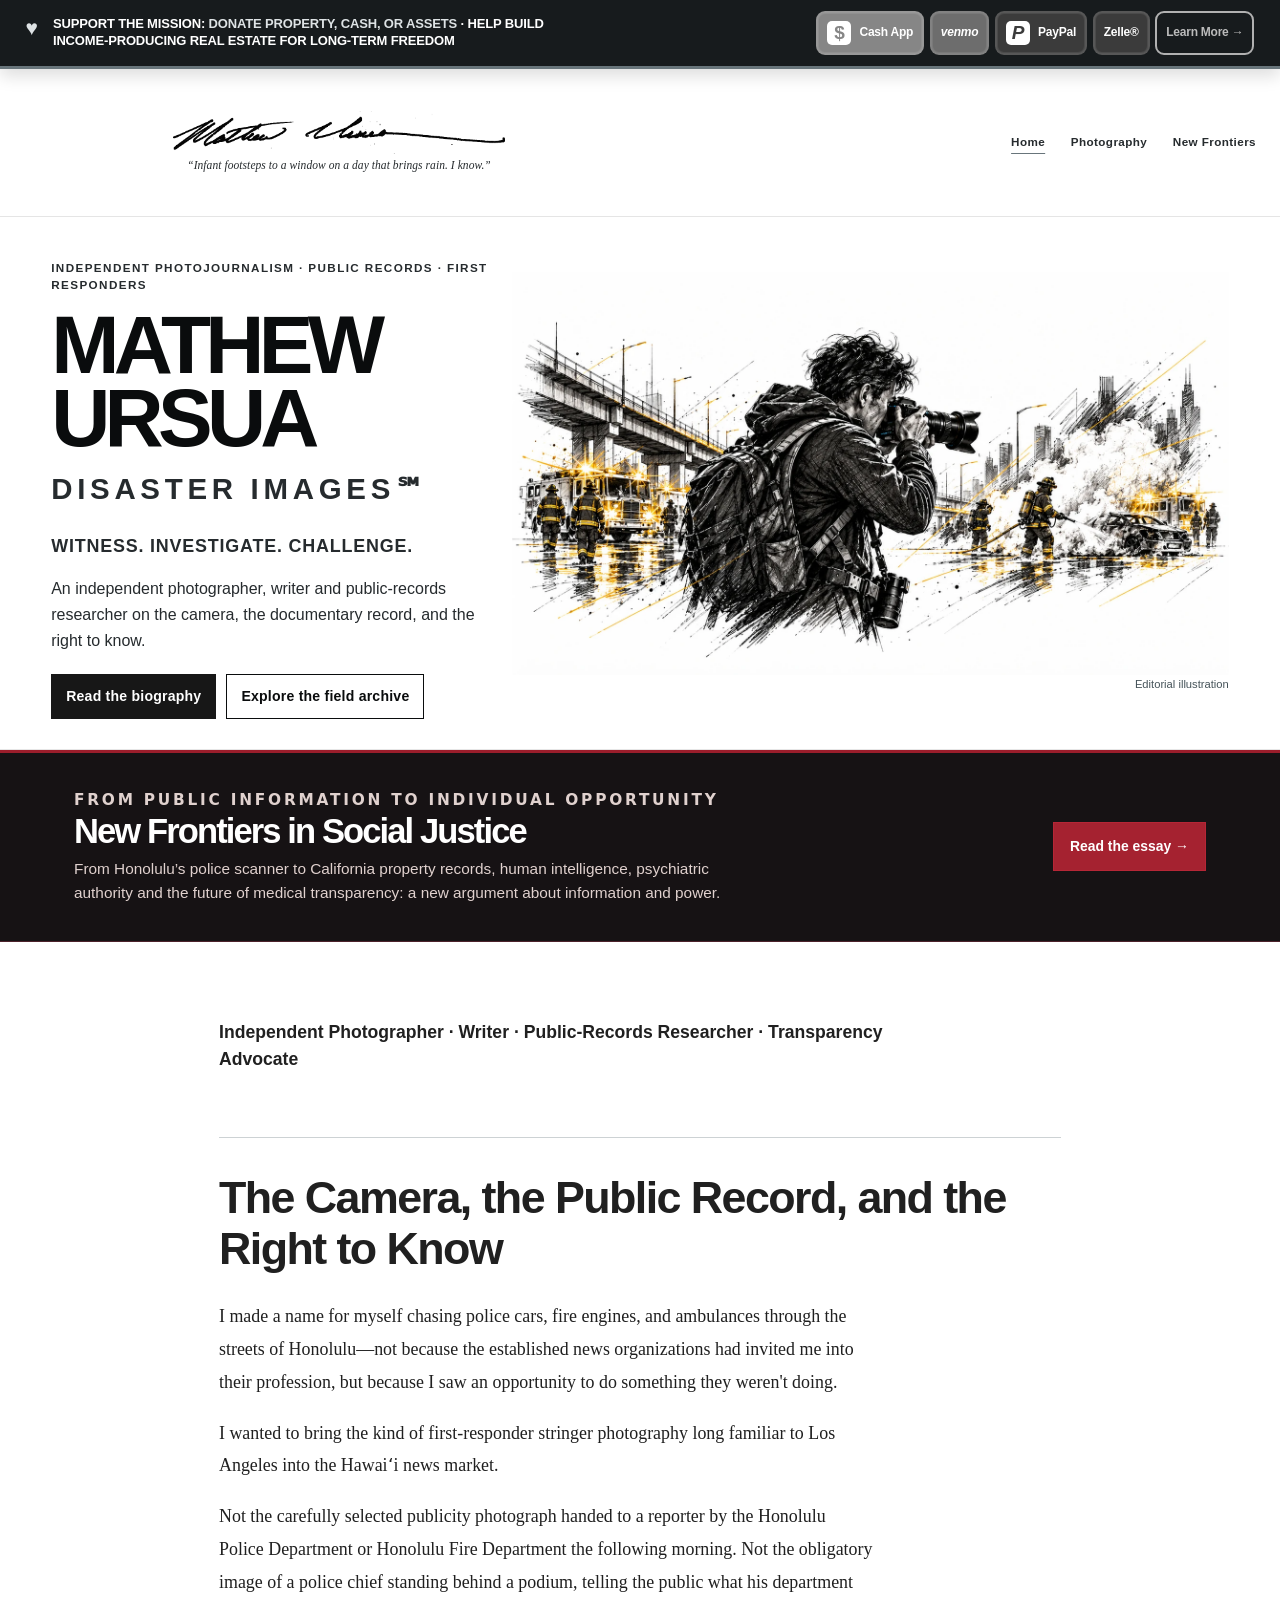
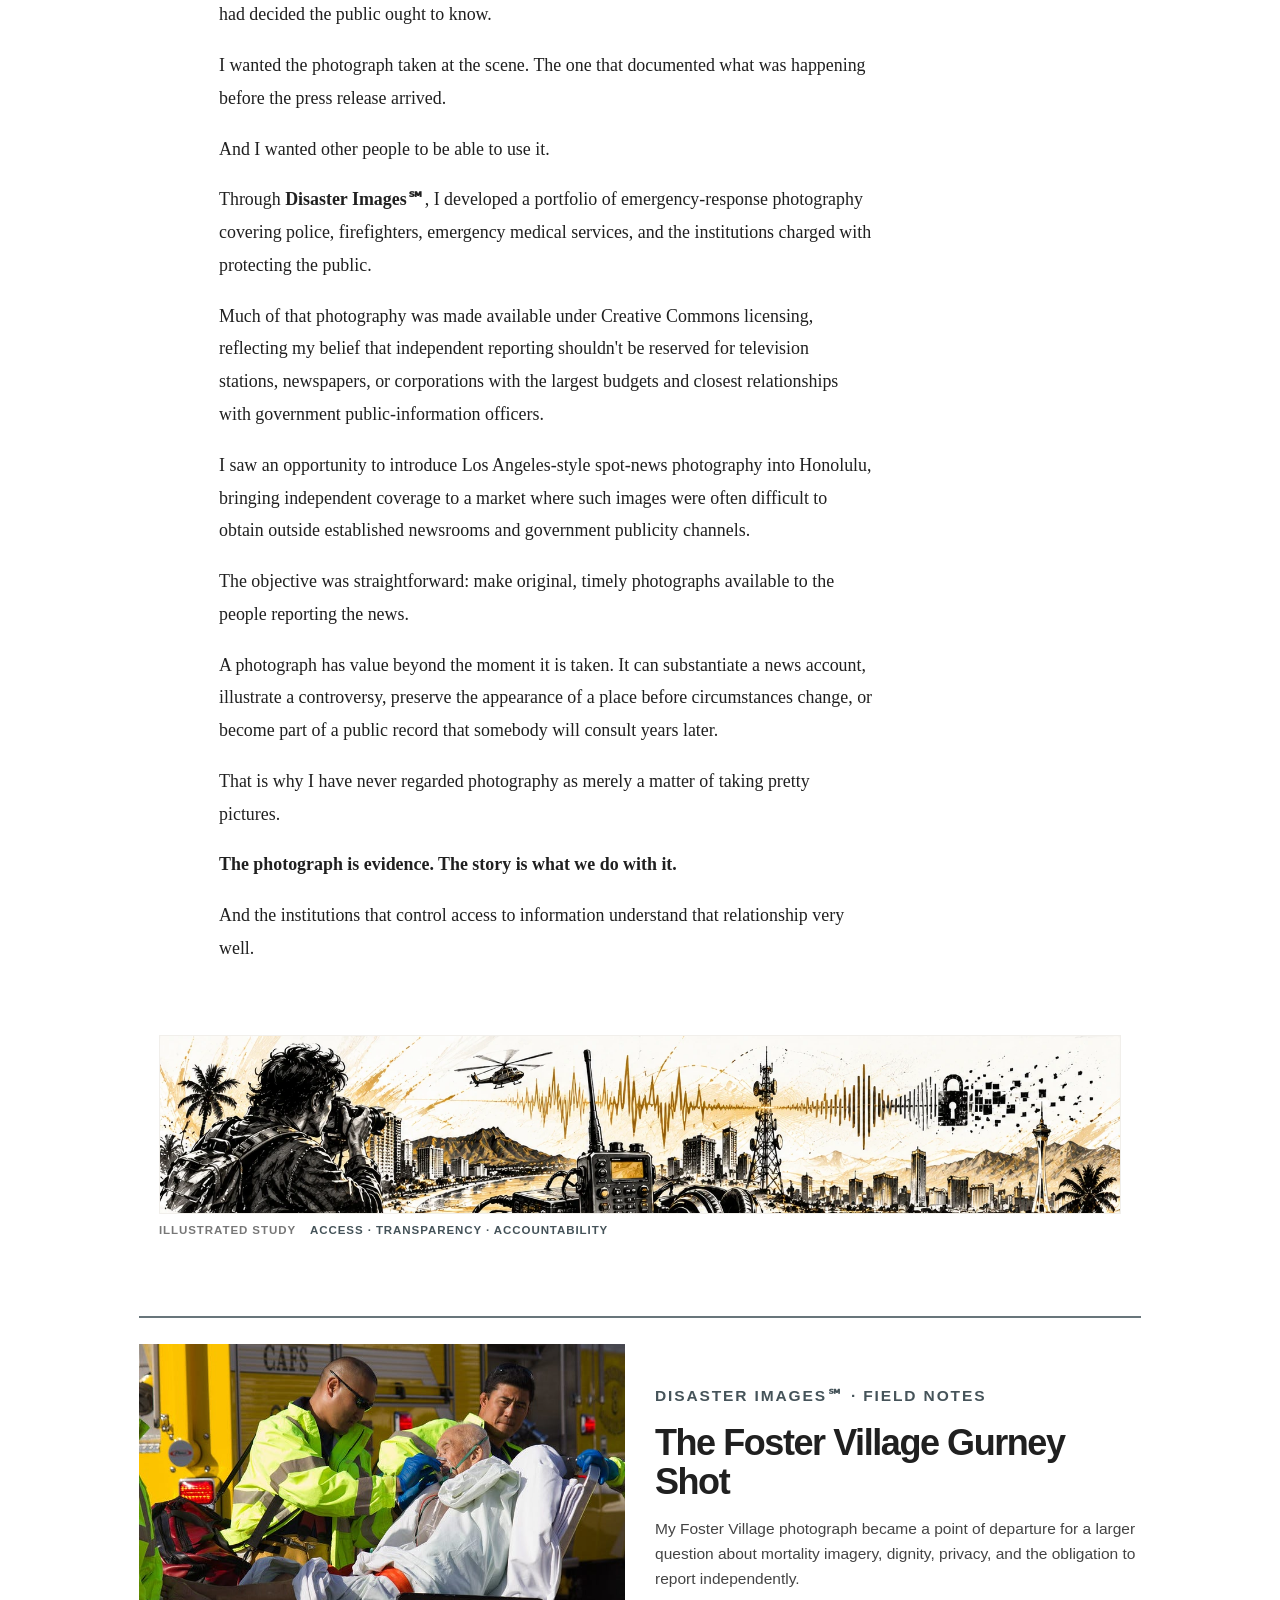
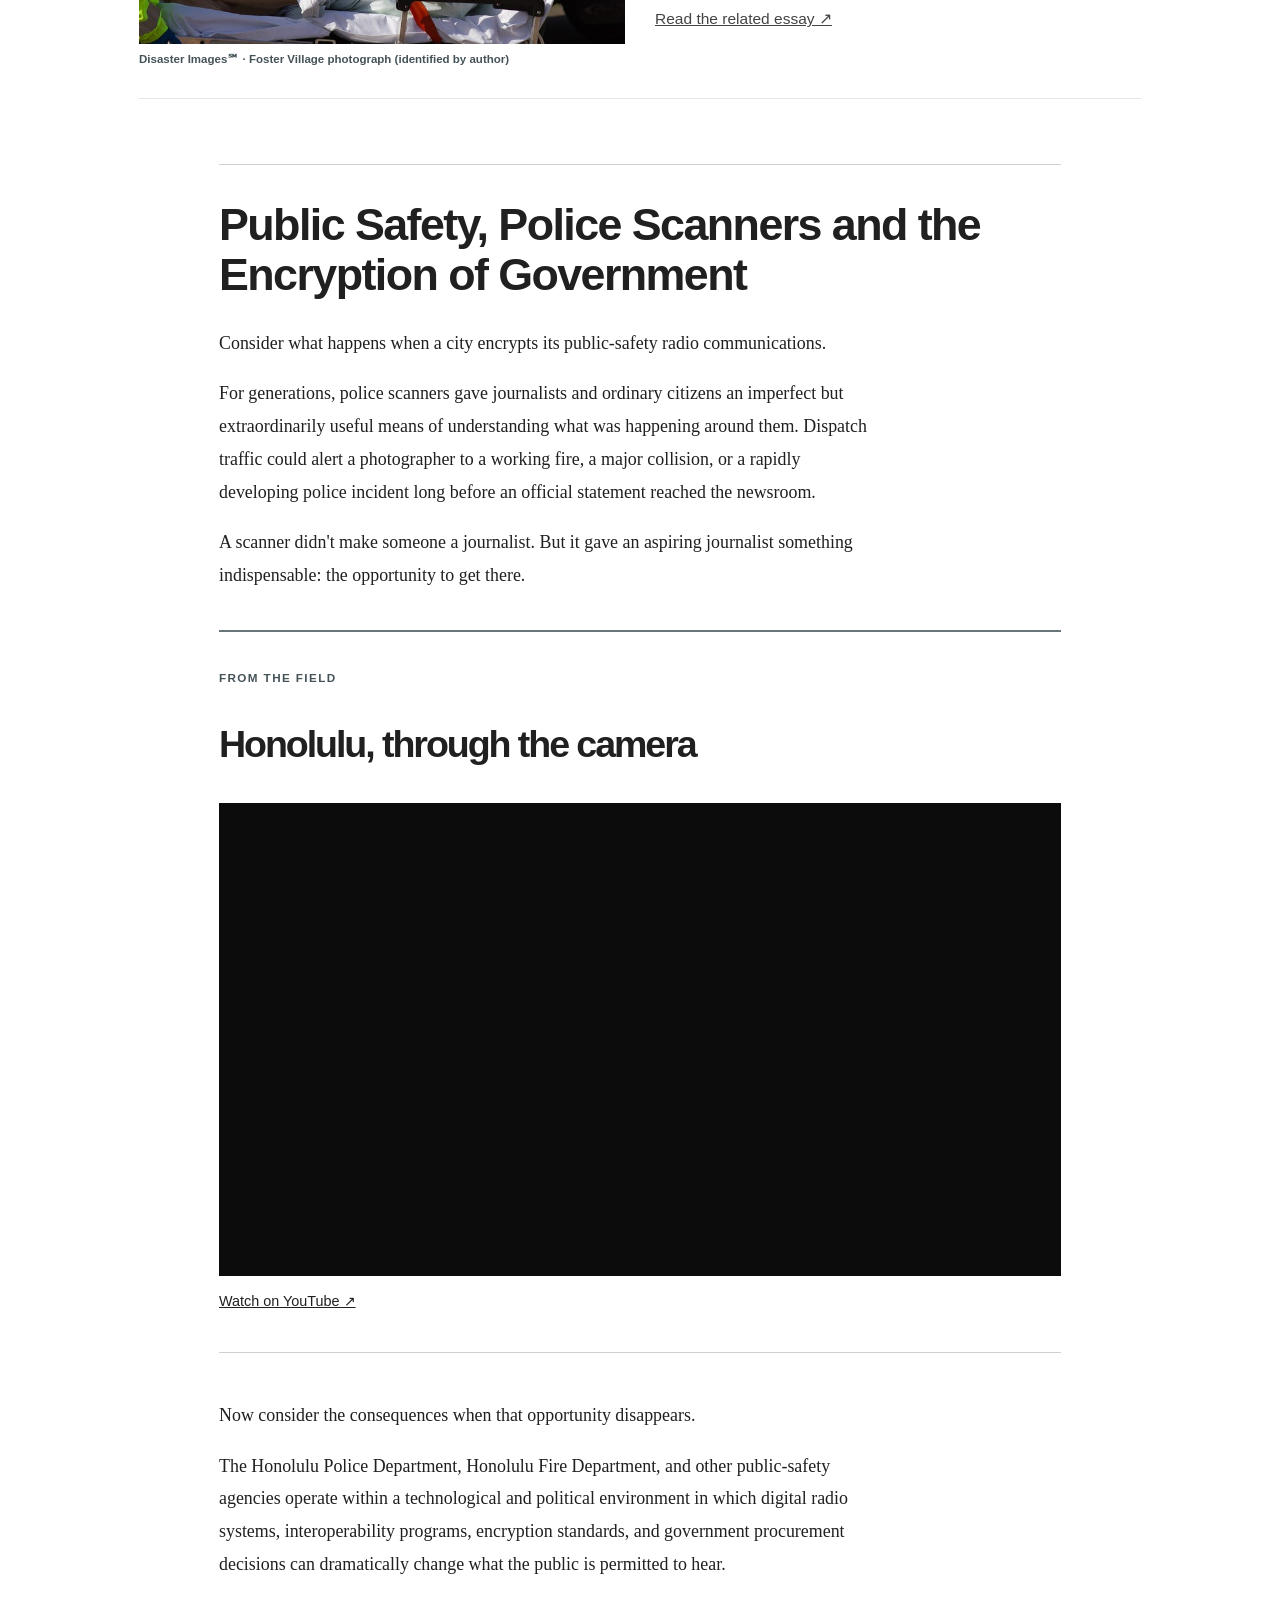
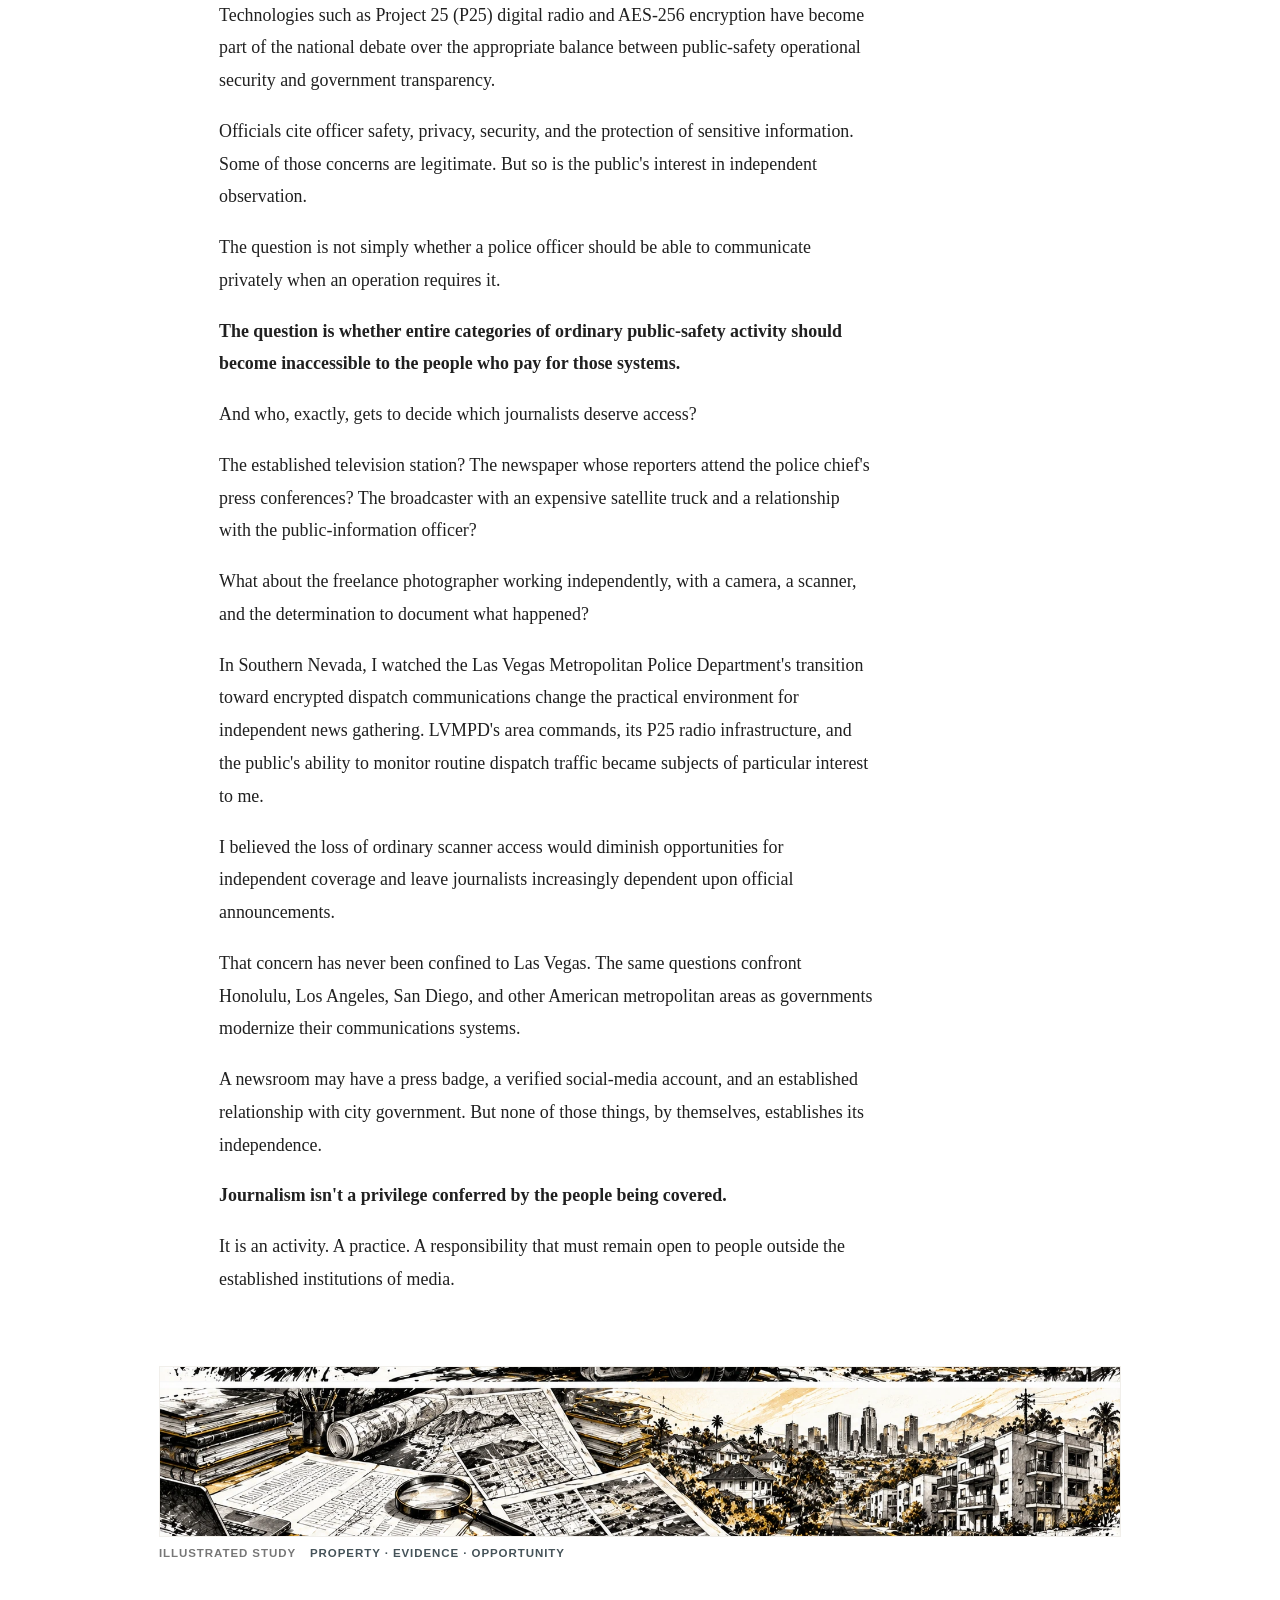
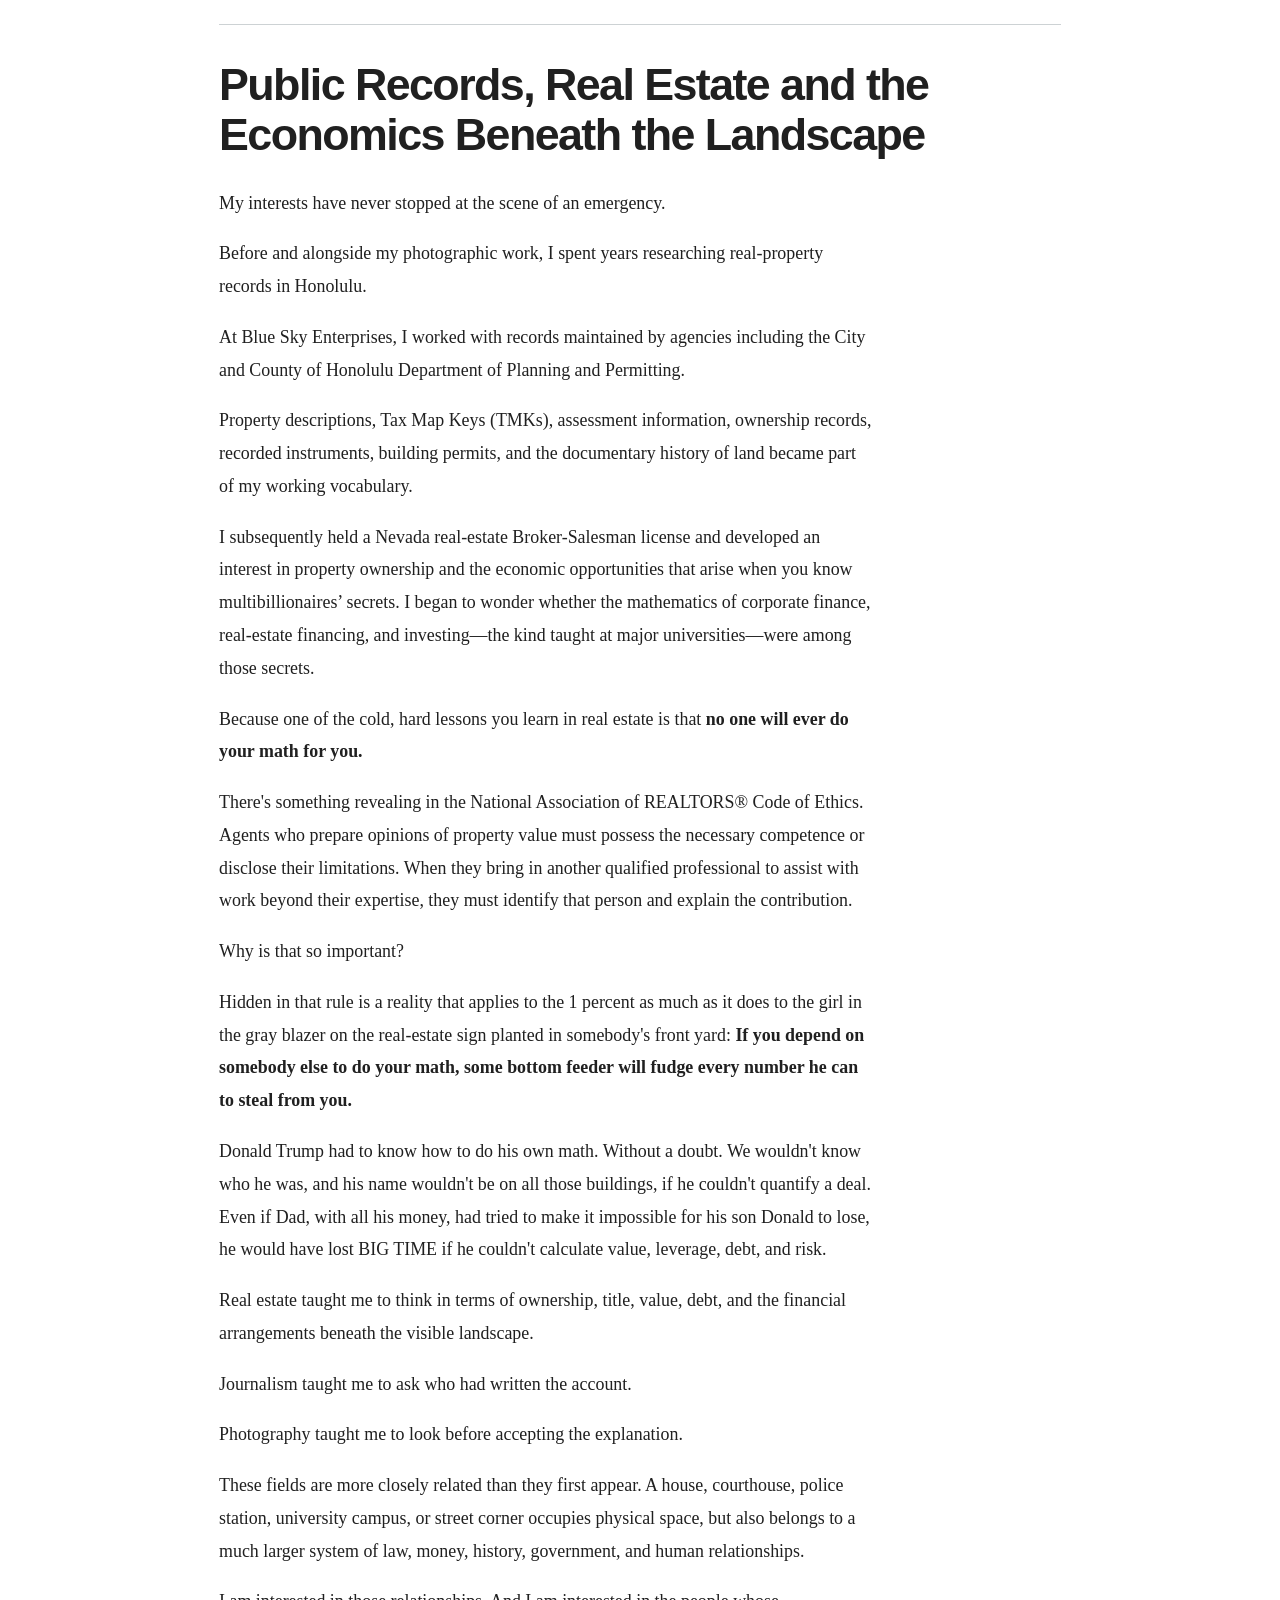
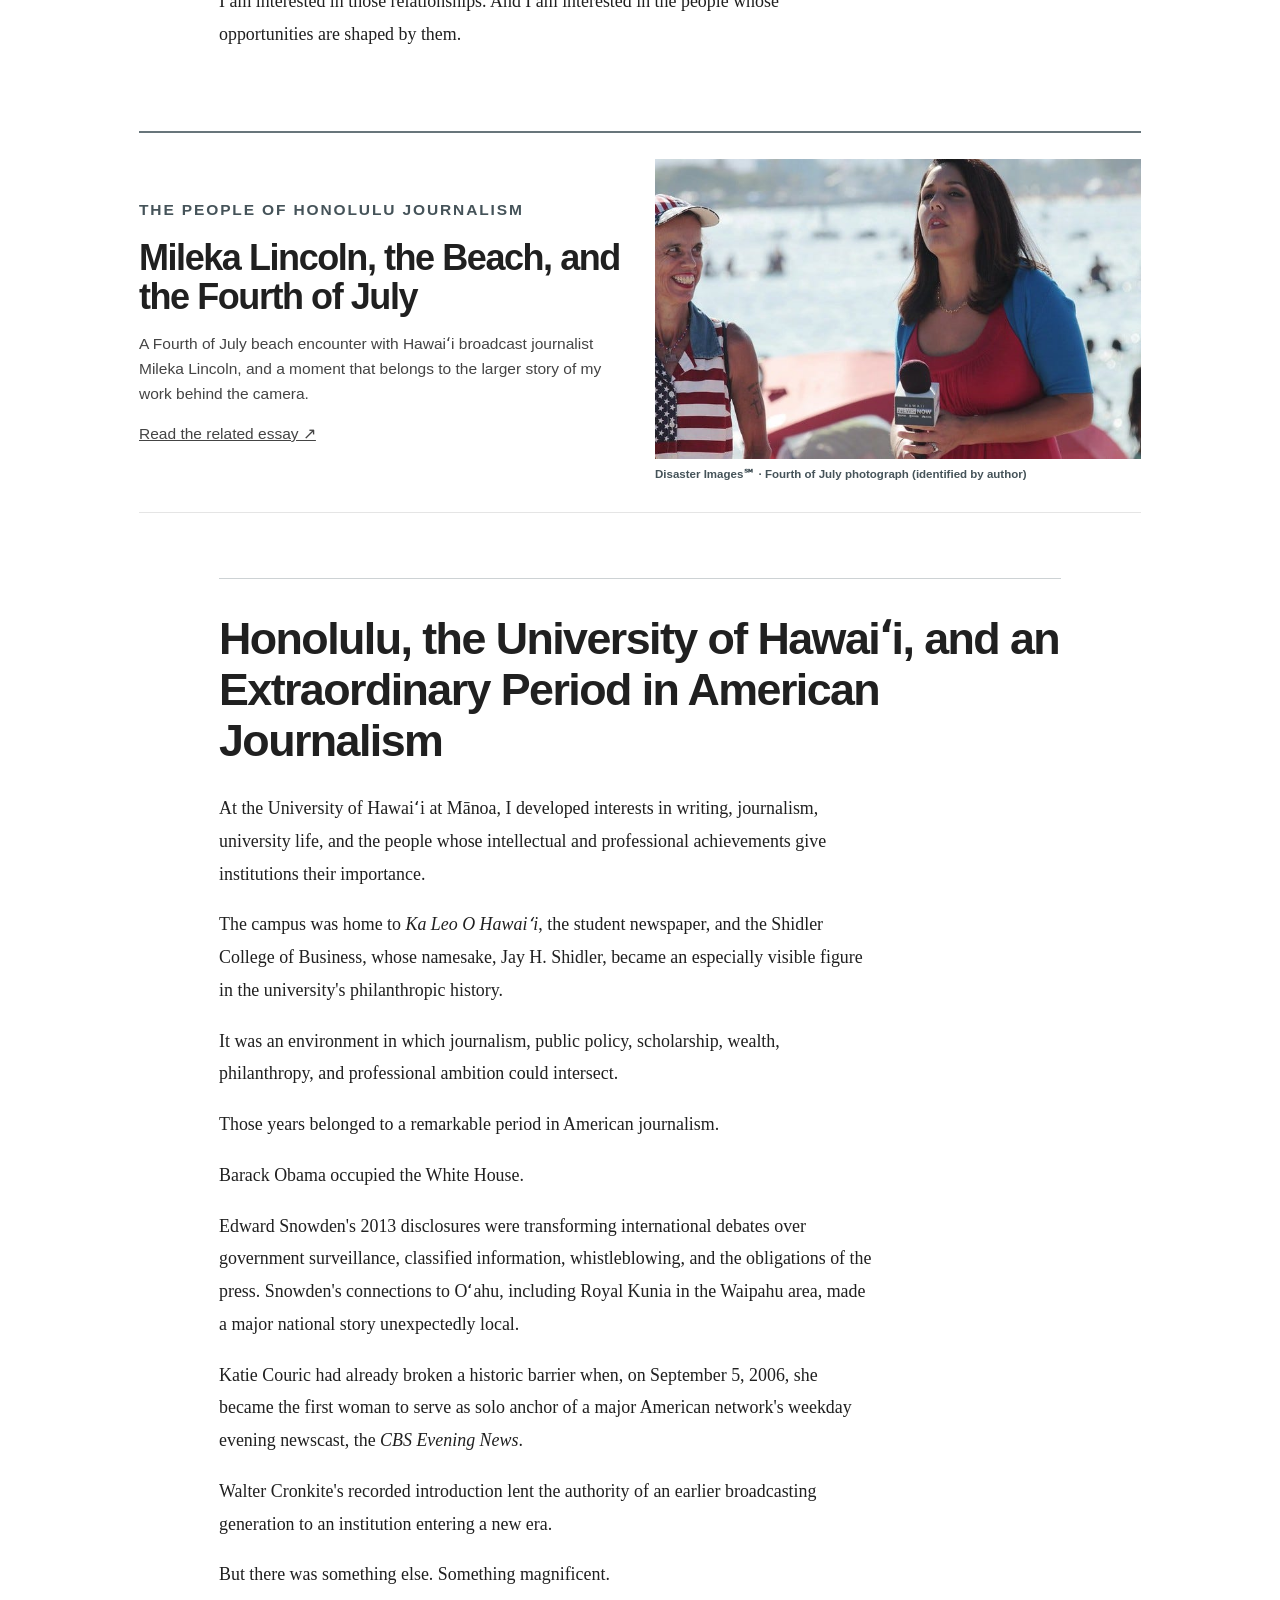
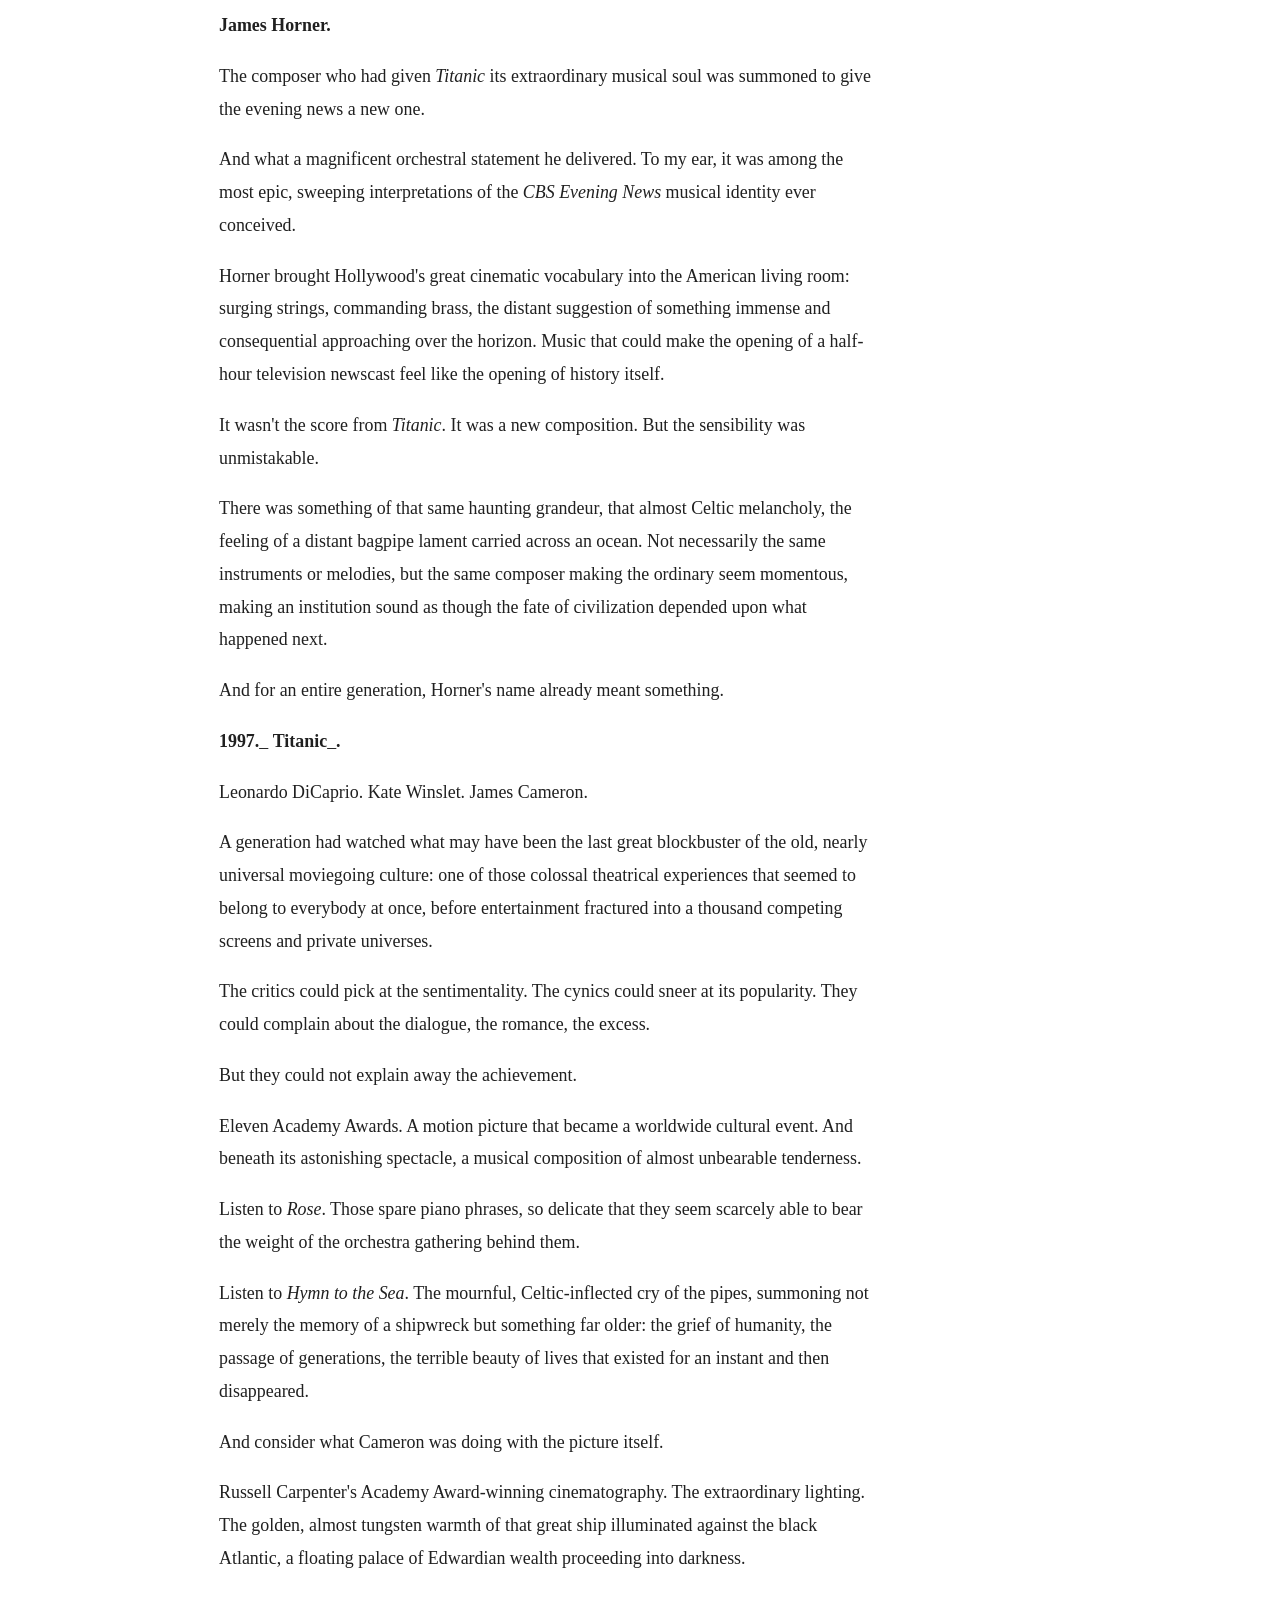
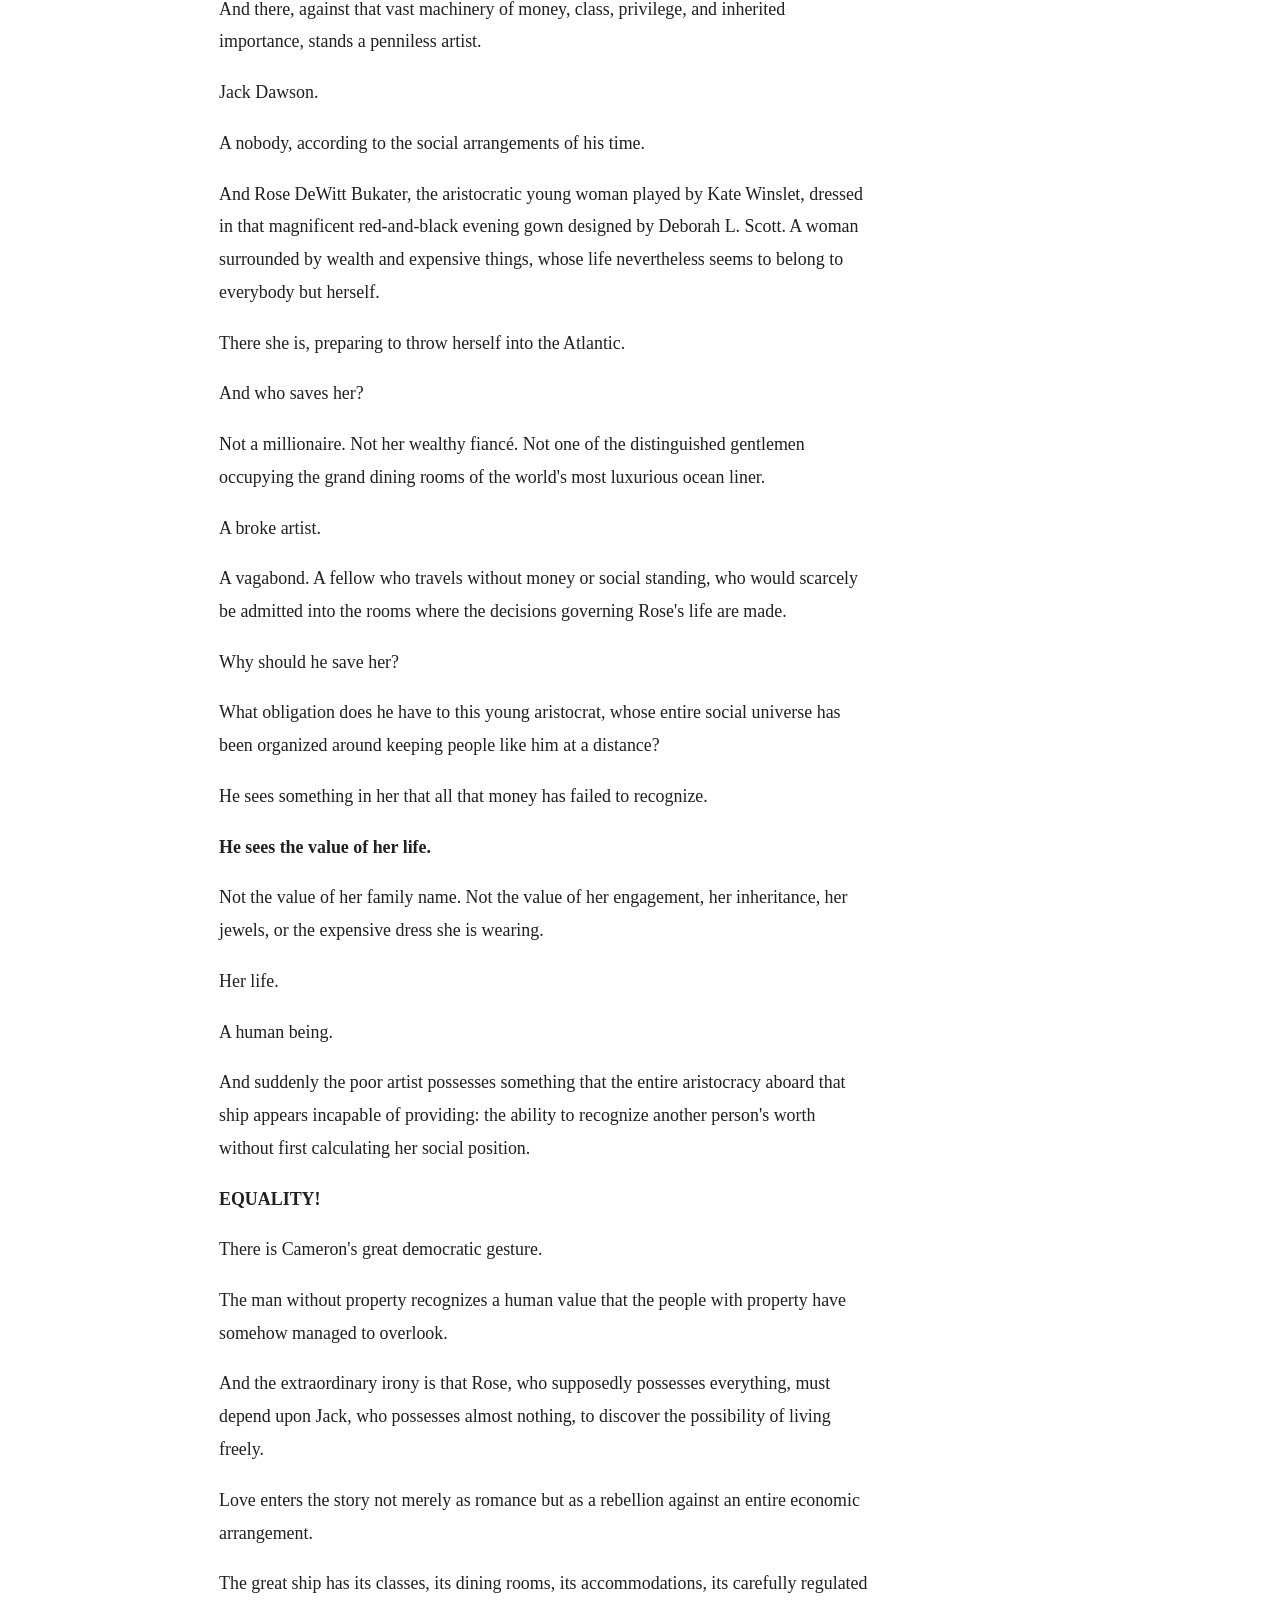
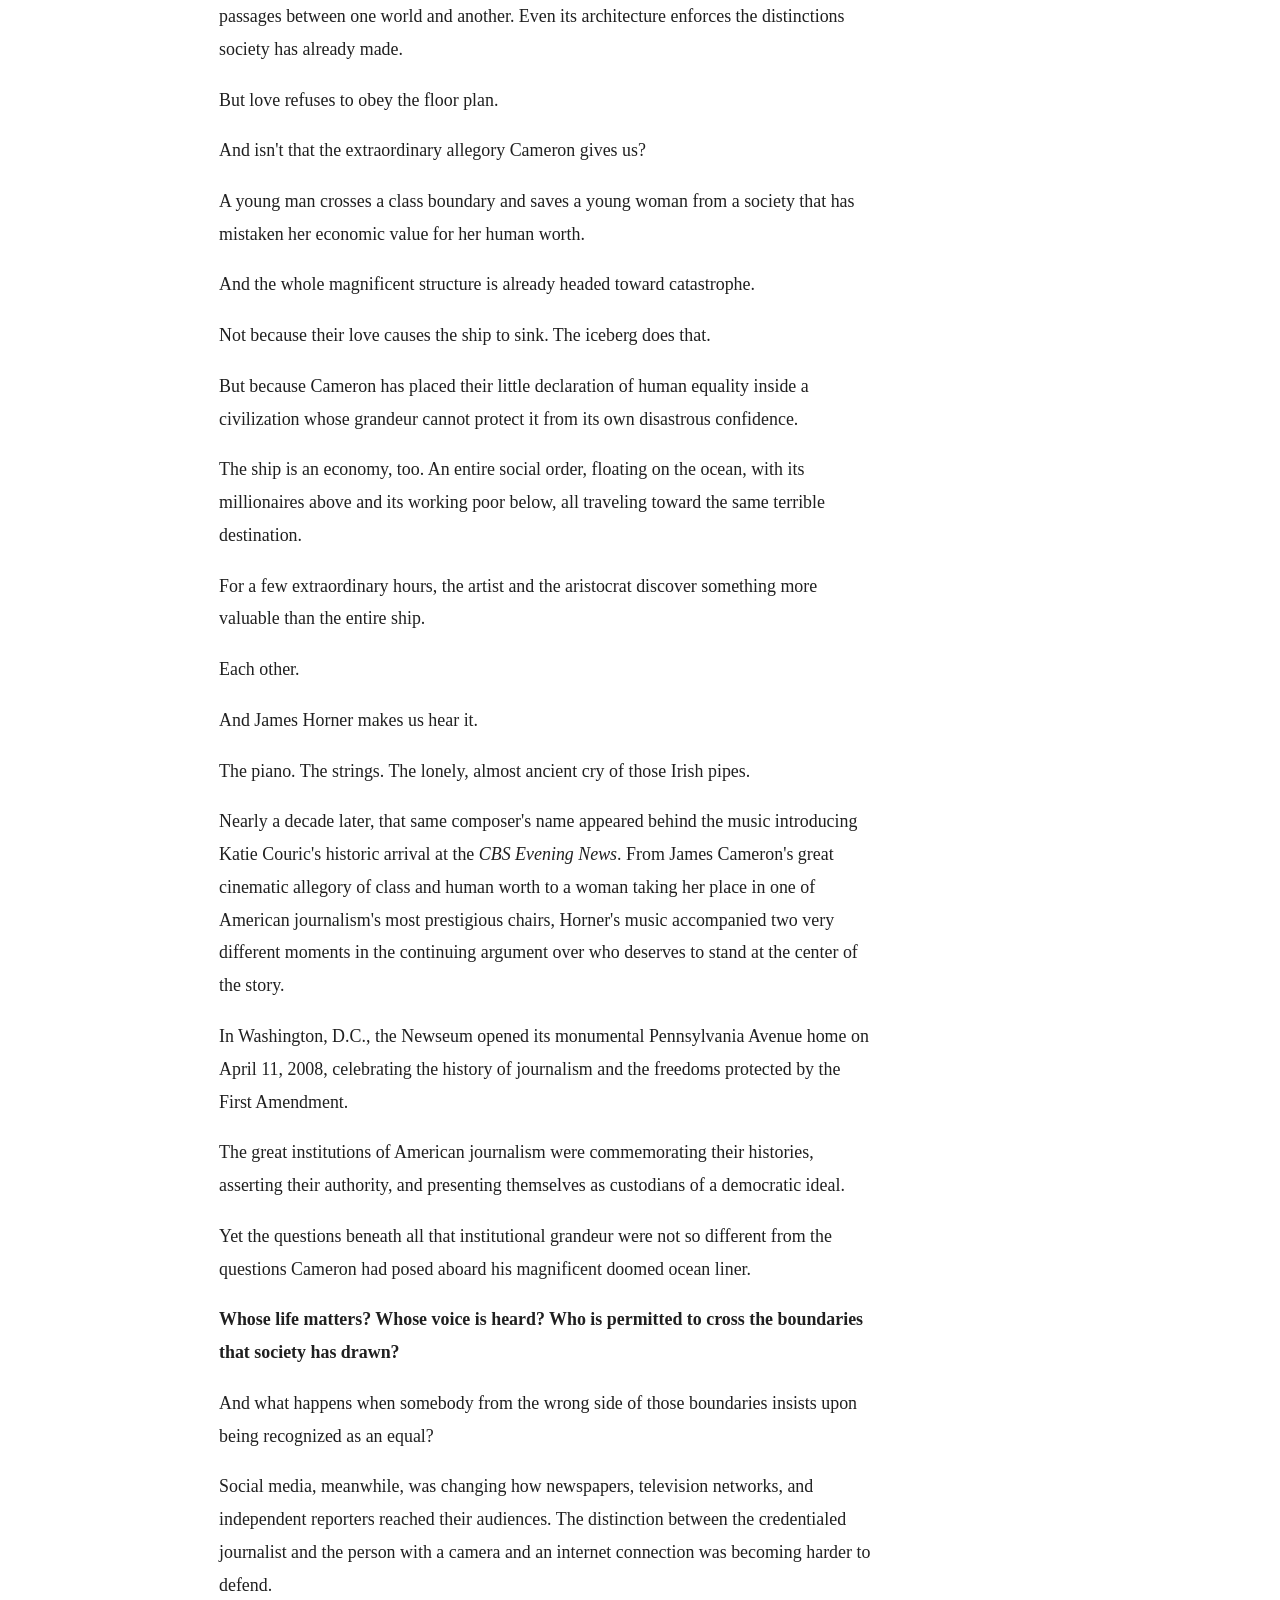
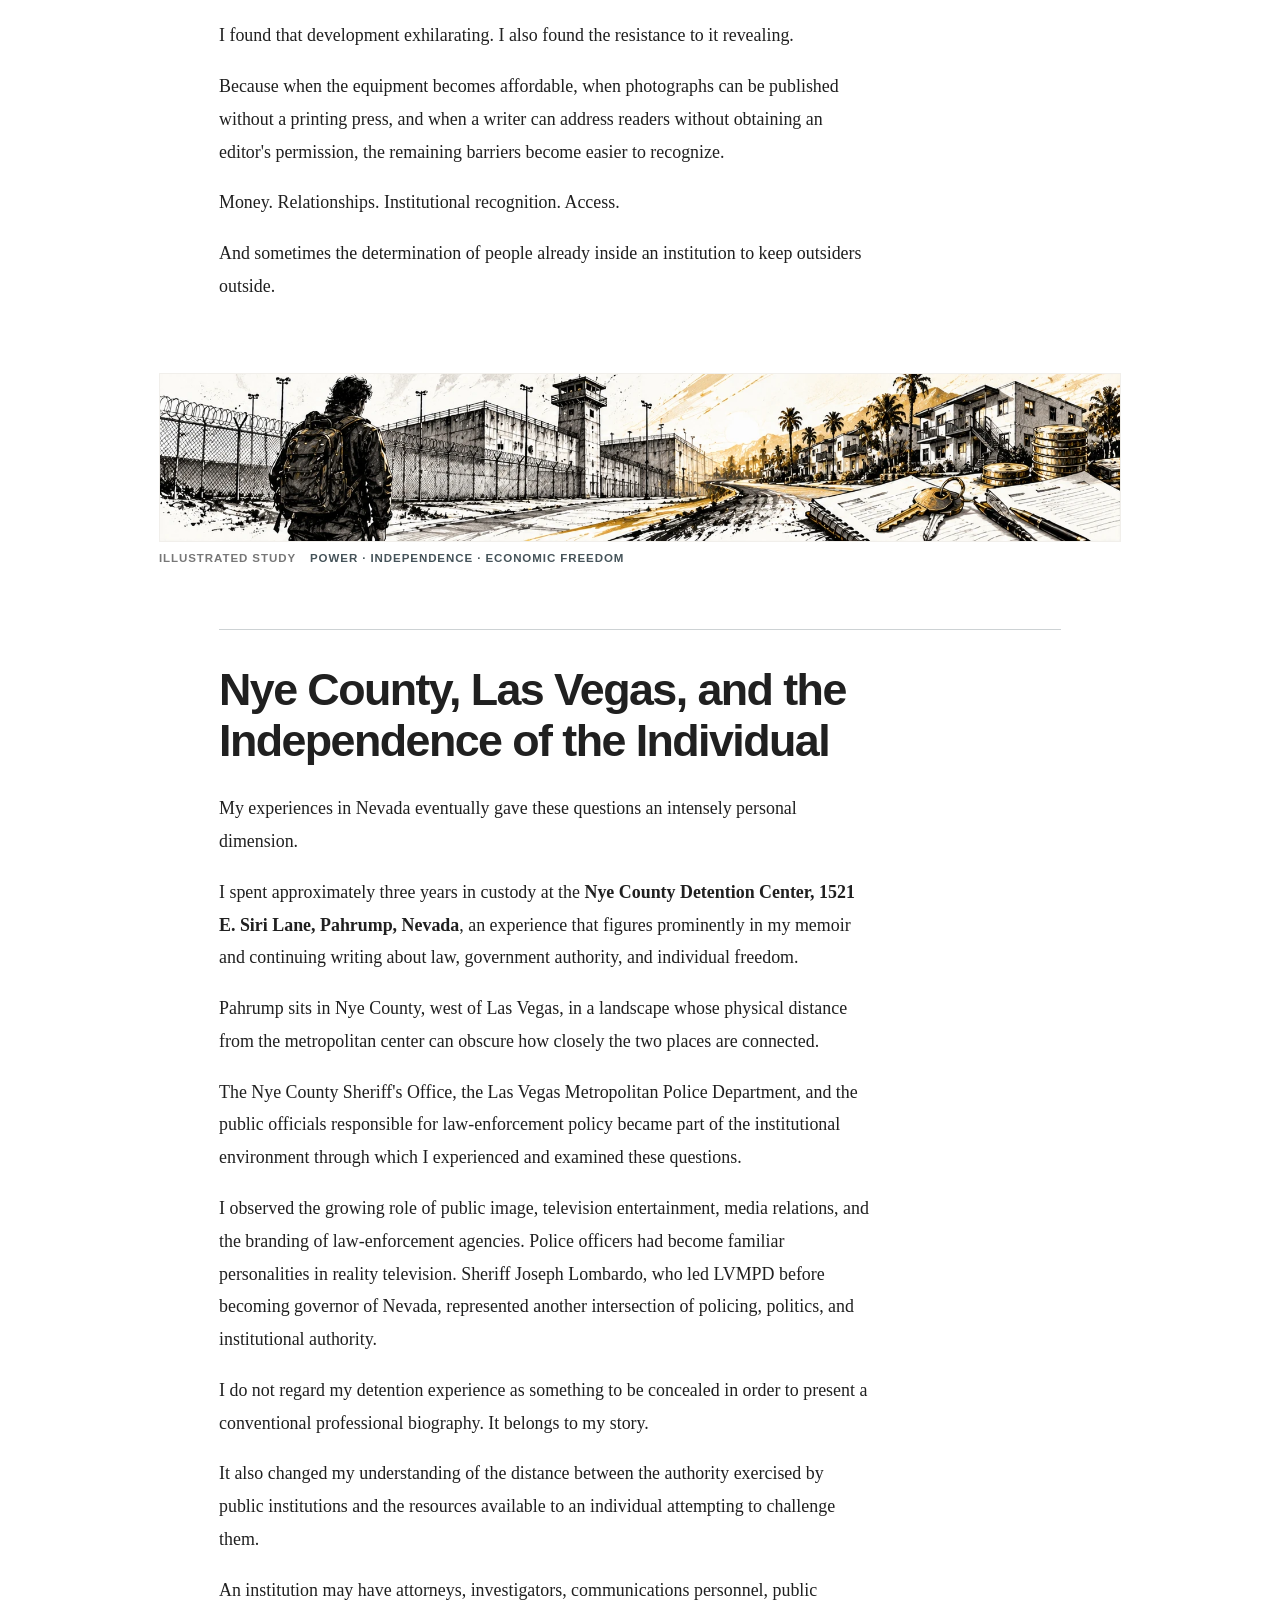
==== commit 67e8bf98: "feat: stage New Frontiers three-page site and crimson editorial visuals (v1.8.0-rc2)" ====
--- a/index.html
+++ b/index.html
@@ -1,6 +1,6 @@
 <!DOCTYPE html>
 
-<html lang="en"><head><meta charset="utf-8"/><meta content="width=device-width,initial-scale=1" name="viewport"/><title>Mathew Ursua | Disaster Images℠ — Photographer, Writer &amp; Public Records</title><meta content="Mathew Ursua: independent first-responder photographer behind Disaster Images℠, writer, public-records researcher and advocate for press freedom and government accountability." name="description"/><meta content="#FFFFFF" name="theme-color"/><meta content="website" property="og:type"/><meta content="Mathew Ursua | Disaster Images℠" property="og:title"/><meta content="Mathew Ursua: independent first-responder photographer behind Disaster Images℠, writer, public-records researcher and advocate for press freedom and government accountability." property="og:description"/><meta content="https://mathewursua.com/assets/illustrations/mu-intrepid-lens-hero-v01.webp" property="og:image"/><link href="https://mathewursua.com/" rel="canonical"/><link href="/favicon.ico" rel="icon" type="image/x-icon" sizes="16x16 32x32"/><meta content="https://mathewursua.com/" property="og:url"/><meta content="summary_large_image" name="twitter:card"/><meta content="Mathew Ursua — Disaster Images℠" name="twitter:title"/><link href="assets/site.css" rel="stylesheet"/><script type="application/ld+json">{"@context":"https://schema.org","@graph":[{"@type":"WebSite","@id":"https://mathewursua.com/#website","url":"https://mathewursua.com/","name":"Mathew Ursua"},{"@type":"ProfilePage","@id":"https://mathewursua.com/#profile","url":"https://mathewursua.com/","name":"Mathew Ursua — Disaster Images℠","isPartOf":{"@id":"https://mathewursua.com/#website"},"mainEntity":{"@id":"https://mathewursua.com/#person"}},{"@type":"Person","@id":"https://mathewursua.com/#person","name":"Mathew Ursua","url":"https://mathewursua.com/","description":"Independent photographer, writer, public-records researcher and transparency advocate","knowsAbout":["documentary photography","first-responder photography","public records","government transparency","real estate research"],"sameAs":["https://mathewursua.substack.com/"]}]}</script><script defer="" src="assets/site.js"></script></head><body><a class="skip" href="#main">Skip to content</a><aside aria-label="Support the mission" class="support-top"><div class="support-top__inner"><p class="support-top__message"><span aria-hidden="true" class="support-top__heart">♥</span><span class="support-top__copy">SUPPORT THE MISSION: <strong>DONATE PROPERTY, CASH, OR ASSETS</strong> · HELP BUILD INCOME-PRODUCING REAL ESTATE FOR LONG-TERM FREEDOM</span></p><nav aria-label="Ways to support" class="support-top__actions"><a class="support-top__button support-top__button--cash" href="https://baselinemeets.com/comeback-marital-full-report/donate.html"><span aria-hidden="true" class="support-top__icon support-top__icon--cash">$</span> Cash App</a><a class="support-top__button support-top__button--venmo" href="https://baselinemeets.com/comeback-marital-full-report/donate.html">venmo</a><a class="support-top__button support-top__button--paypal" href="https://baselinemeets.com/comeback-marital-full-report/donate.html"><span aria-hidden="true" class="support-top__icon support-top__icon--paypal">P</span> PayPal</a><a class="support-top__button support-top__button--zelle" href="https://baselinemeets.com/comeback-marital-full-report/donate.html">Zelle®</a><a class="support-top__button support-top__button--more" href="https://baselinemeets.com/comeback-marital-full-report/donate.html">Learn More →</a></nav></div></aside><header><div class="mast"><div class="mu-signature-lockup"><a aria-label="Mathew Ursua home" class="brand brand--signature" href="/"><img alt="Mathew Ursua signature" height="85" src="assets/signature-header.png" width="520"/></a><p class="mu-signature-quote">“Infant footsteps to a window on a day that brings rain. I know.”</p></div><nav aria-label="Main navigation"><a aria-current="page" href="/">Home</a><a href="/#biography">About &amp; Work</a><a href="/#selected-writing">Writing</a><a href="/#video">Film</a><a href="portfolio.html">Photography</a></nav></div></header><main id="main"><section aria-labelledby="hero-title" class="mu-hero"><div class="mu-hero-inner"><div class="mu-hero-copy"><p class="mu-eyebrow">Independent photojournalism · Public records · First responders</p><h1 id="hero-title">MATHEW <span>URSUA</span></h1><p class="mu-hero-brand">DISASTER IMAGES℠</p><p class="mu-hero-strap">WITNESS. INVESTIGATE. CHALLENGE.</p><p class="mu-hero-deck">An independent photographer, writer and public-records researcher on the camera, the documentary record, and the right to know.</p><div class="mu-hero-actions"><a class="btn" href="#biography">Read the biography</a><a class="btn outline" href="portfolio.html">Explore the field archive</a></div></div><div class="mu-hero-art"><img alt="AI-generated black-and-gold editorial sketch of an illustrative photographer observing an emergency response, not a documentary photograph of Mathew Ursua or a real incident" decoding="async" fetchpriority="high" height="900" src="assets/illustrations/mu-intrepid-lens-hero-v01.webp" width="1500"/><span class="mu-image-kind">Editorial illustration</span></div></div></section><article aria-label="Mathew Ursua full biography" class="mu-biography shell" id="biography">
+<html lang="en"><head><meta charset="utf-8"/><meta content="width=device-width,initial-scale=1" name="viewport"/><title>Mathew Ursua | Disaster Images℠ — Photographer, Writer &amp; Public Records</title><meta content="Mathew Ursua: independent first-responder photographer behind Disaster Images℠, writer, public-records researcher and advocate for press freedom and government accountability." name="description"/><meta content="#FFFFFF" name="theme-color"/><meta content="website" property="og:type"/><meta content="Mathew Ursua | Disaster Images℠" property="og:title"/><meta content="Mathew Ursua: independent first-responder photographer behind Disaster Images℠, writer, public-records researcher and advocate for press freedom and government accountability." property="og:description"/><meta content="https://mathewursua.com/assets/illustrations/mu-intrepid-lens-hero-v01.webp" property="og:image"/><link href="https://mathewursua.com/" rel="canonical"/><link href="/favicon.ico" rel="icon" type="image/x-icon" sizes="16x16 32x32"/><meta content="https://mathewursua.com/" property="og:url"/><meta content="summary_large_image" name="twitter:card"/><meta content="Mathew Ursua — Disaster Images℠" name="twitter:title"/><link href="assets/site.css" rel="stylesheet"/><link href="assets/new-frontiers.css" rel="stylesheet"/><script type="application/ld+json">{"@context":"https://schema.org","@graph":[{"@type":"WebSite","@id":"https://mathewursua.com/#website","url":"https://mathewursua.com/","name":"Mathew Ursua"},{"@type":"ProfilePage","@id":"https://mathewursua.com/#profile","url":"https://mathewursua.com/","name":"Mathew Ursua — Disaster Images℠","isPartOf":{"@id":"https://mathewursua.com/#website"},"mainEntity":{"@id":"https://mathewursua.com/#person"}},{"@type":"Person","@id":"https://mathewursua.com/#person","name":"Mathew Ursua","url":"https://mathewursua.com/","description":"Independent photographer, writer, public-records researcher and transparency advocate","knowsAbout":["documentary photography","first-responder photography","public records","government transparency","real estate research"],"sameAs":["https://mathewursua.substack.com/"]}]}</script><script defer="" src="assets/site.js"></script></head><body><a class="skip" href="#main">Skip to content</a><aside aria-label="Support the mission" class="support-top"><div class="support-top__inner"><p class="support-top__message"><span aria-hidden="true" class="support-top__heart">♥</span><span class="support-top__copy">SUPPORT THE MISSION: <strong>DONATE PROPERTY, CASH, OR ASSETS</strong> · HELP BUILD INCOME-PRODUCING REAL ESTATE FOR LONG-TERM FREEDOM</span></p><nav aria-label="Ways to support" class="support-top__actions"><a class="support-top__button support-top__button--cash" href="https://baselinemeets.com/comeback-marital-full-report/donate.html"><span aria-hidden="true" class="support-top__icon support-top__icon--cash">$</span> Cash App</a><a class="support-top__button support-top__button--venmo" href="https://baselinemeets.com/comeback-marital-full-report/donate.html">venmo</a><a class="support-top__button support-top__button--paypal" href="https://baselinemeets.com/comeback-marital-full-report/donate.html"><span aria-hidden="true" class="support-top__icon support-top__icon--paypal">P</span> PayPal</a><a class="support-top__button support-top__button--zelle" href="https://baselinemeets.com/comeback-marital-full-report/donate.html">Zelle®</a><a class="support-top__button support-top__button--more" href="https://baselinemeets.com/comeback-marital-full-report/donate.html">Learn More →</a></nav></div></aside><header><div class="mast"><div class="mu-signature-lockup"><a aria-label="Mathew Ursua home" class="brand brand--signature" href="/"><img alt="Mathew Ursua signature" height="85" src="assets/signature-header.png" width="520"/></a><p class="mu-signature-quote">“Infant footsteps to a window on a day that brings rain. I know.”</p></div><nav aria-label="Main navigation"><a aria-current="page" href="/">Home</a><a href="portfolio.html">Photography</a><a href="new-frontiers-in-social-justice.html">New Frontiers</a></nav></div></header><main id="main"><section aria-labelledby="hero-title" class="mu-hero"><div class="mu-hero-inner"><div class="mu-hero-copy"><p class="mu-eyebrow">Independent photojournalism · Public records · First responders</p><h1 id="hero-title">MATHEW <span>URSUA</span></h1><p class="mu-hero-brand">DISASTER IMAGES℠</p><p class="mu-hero-strap">WITNESS. INVESTIGATE. CHALLENGE.</p><p class="mu-hero-deck">An independent photographer, writer and public-records researcher on the camera, the documentary record, and the right to know.</p><div class="mu-hero-actions"><a class="btn" href="#biography">Read the biography</a><a class="btn outline" href="portfolio.html">Explore the field archive</a></div></div><div class="mu-hero-art"><img alt="AI-generated black-and-gold editorial sketch of an illustrative photographer observing an emergency response, not a documentary photograph of Mathew Ursua or a real incident" decoding="async" fetchpriority="high" height="900" src="assets/illustrations/mu-intrepid-lens-hero-v01.webp" width="1500"/><span class="mu-image-kind">Editorial illustration</span></div></div></section><section class="mu-frontiers-teaser" aria-labelledby="frontiers-teaser-heading"><div class="mu-frontiers-teaser__inner"><div><p class="mu-frontiers-teaser__eyebrow">From public information to individual opportunity</p><h2 id="frontiers-teaser-heading">New Frontiers in Social Justice</h2><p>From Honolulu’s police scanner to California property records, human intelligence, psychiatric authority and the future of medical transparency: a new argument about information and power.</p></div><a href="new-frontiers-in-social-justice.html">Read the essay →</a></div></section><article aria-label="Mathew Ursua full biography" class="mu-biography shell" id="biography">
 <p><strong>Independent Photographer · Writer · Public-Records Researcher · Transparency Advocate</strong></p>
 <h2>The Camera, the Public Record, and the Right to Know</h2><p>I made a name for myself chasing police cars, fire engines, and ambulances through the streets of Honolulu—not because the established news organizations had invited me into their profession, but because I saw an opportunity to do something they weren't doing.</p><p>I wanted to bring the kind of first-responder stringer photography long familiar to Los Angeles into the Hawaiʻi news market.</p><p>Not the carefully selected publicity photograph handed to a reporter by the Honolulu Police Department or Honolulu Fire Department the following morning. Not the obligatory image of a police chief standing behind a podium, telling the public what his department had decided the public ought to know.</p><p>I wanted the photograph taken at the scene. The one that documented what was happening before the press release arrived.</p><p>And I wanted other people to be able to use it.</p><p>Through <strong>Disaster Images℠</strong>, I developed a portfolio of emergency-response photography covering police, firefighters, emergency medical services, and the institutions charged with protecting the public.</p><p>Much of that photography was made available under Creative Commons licensing, reflecting my belief that independent reporting shouldn't be reserved for television stations, newspapers, or corporations with the largest budgets and closest relationships with government public-information officers.</p><p>I saw an opportunity to introduce Los Angeles-style spot-news photography into Honolulu, bringing independent coverage to a market where such images were often difficult to obtain outside established newsrooms and government publicity channels.</p><p>The objective was straightforward: make original, timely photographs available to the people reporting the news.</p><p>A photograph has value beyond the moment it is taken. It can substantiate a news account, illustrate a controversy, preserve the appearance of a place before circumstances change, or become part of a public record that somebody will consult years later.</p><p>That is why I have never regarded photography as merely a matter of taking pretty pictures.</p><p><strong>The photograph is evidence. The story is what we do with it.</strong></p><p>And the institutions that control access to information understand that relationship very well.</p>
 
--- a/assets/new-frontiers.css
+++ b/assets/new-frontiers.css
@@ -0,0 +1,58 @@
+/* New Frontiers in Social Justice — site-scoped crimson editorial overlay. */
+/* All new selectors are prefixed nf- or mu-frontiers- to leave the existing site undisturbed. */
+:root {--nf-crimson:#C92736;--nf-red-light:#FF777D;--nf-oxblood:#941D29;--nf-charcoal:#121212;--nf-ivory:#F1EAE4;}
+body.nf-body{background:var(--nf-charcoal);color:var(--nf-ivory)}
+body.nf-body header{background:var(--paper);color:#14242b}
+body.nf-body .support-top{color:#16252b}
+body.nf-body footer{margin-top:0}
+body.nf-body a:focus-visible{outline-color:#ff777d}
+.nf-page{background:var(--nf-charcoal);color:var(--nf-ivory)}
+.nf-hero{padding:clamp(2rem,5vw,4.5rem) 20px 2rem;text-align:center;background:linear-gradient(160deg,#090808 40%,#261014 100%);border-bottom:1px solid #50242a}
+.nf-hero-intro{max-width:900px;margin:auto}
+.nf-eyebrow{font:800 .7rem/1.5 system-ui,sans-serif;text-transform:uppercase;letter-spacing:.2em;color:#ff8588}
+.nf-hero h1{font:700 clamp(2.5rem,7vw,6.2rem)/.98 Georgia,serif;letter-spacing:-.055em;max-width:100%;margin:1.2rem 0 1.2rem}
+.nf-hero h1 span{color:var(--nf-red-light)}
+.nf-hero-deck{font:400 clamp(1.1rem,1.8vw,1.5rem)/1.5 Georgia,serif;max-width:660px;margin:1rem auto;color:#eadeda}
+.nf-byline{font-size:.88rem;letter-spacing:.02em;color:#d4c6c2;margin:0 auto}
+.nf-hero-art{max-width:1180px;margin:2rem auto .4rem}
+.nf-hero-art img{display:block;max-width:100%;height:auto;aspect-ratio:1619/971;object-fit:contain;border:1px solid #4c272b}
+.nf-hero-art figcaption,.nf-chapter-art figcaption,.nf-book-image figcaption{margin:.6rem 0 0;color:#bcb1ac;font-size:.72rem;line-height:1.45;font-family:system-ui,sans-serif;text-align:right}
+.nf-internal-nav{display:flex;flex-wrap:wrap;justify-content:center;gap:.65rem 1.5rem;margin:auto;padding:1rem 18px;border-bottom:1px solid #3d292b;background:#1a1516}
+.nf-internal-nav a{font-size:.8rem;letter-spacing:.04em;color:#ffe7e7;text-decoration:none;border-bottom:1px solid #a3414a}
+.nf-internal-nav a:hover,.nf-internal-nav a:focus-visible{color:#fff;border-bottom-color:#fff}
+.nf-article{max-width:810px;margin:0 auto;padding:3.3rem 24px 5rem;font:400 1.06rem/1.87 system-ui,-apple-system,Segoe UI,sans-serif}
+.nf-article>*{max-width:100%}
+.nf-article p{max-width:75ch;margin:1.15em 0;overflow-wrap:break-word}
+.nf-article>p:first-child{font-family:Georgia,serif;font-style:italic;color:#c7bab4;font-size:1.13rem}
+.nf-article a{color:#ff9296;text-decoration-thickness:1px;text-underline-offset:3px}
+.nf-article strong{font-weight:750;color:#fff}
+.nf-article h1:not(.nf-chapter-kicker),.nf-article h2{font-size:clamp(1.8rem,3.5vw,2.55rem);line-height:1.16;letter-spacing:-.025em;margin:3rem 0 1.25rem;color:#fff}
+.nf-article h1.nf-chapter-kicker{scroll-margin-top:110px;color:#ff8a8d;font:800 .84rem/1.4 system-ui,sans-serif;letter-spacing:.22em;margin:4.5rem 0 .5rem;padding-top:2rem;border-top:1px solid #6e333a}
+.nf-article h1.nf-chapter-kicker + h2{margin-top:0}
+.nf-article h3{font-size:1.47rem;line-height:1.25;color:#ff8a90;margin:2.8rem 0 1rem}
+.nf-article blockquote{border-left:3px solid #c92736;padding-left:1.3rem;color:#eee3dd}
+.nf-article .nf-rule{border:0;border-top:1px solid #523139;margin:3.3rem 0}
+.nf-article li{padding:.2rem 0}
+.nf-chapter-art{margin:1.4rem -8vw 2.4rem;max-width:calc(100% + 16vw)}
+.nf-chapter-art img{display:block;width:100%;height:auto;border:1px solid #462a2b;border-radius:2px}
+.nf-book-image{float:right;margin:.2rem 0 1.5rem 1.6rem;width:175px;max-width:35%}
+.nf-book-image img{width:100%;height:auto;display:block;box-shadow:0 10px 24px #0009}
+.nf-book-image figcaption{text-align:center}
+.nf-continue{padding:3rem 24px 4rem;background:#21171a;border-top:1px solid #702b36;text-align:center}
+.nf-continue>*{margin-left:auto;margin-right:auto}
+.nf-continue h2{font-size:clamp(1.9rem,4vw,3rem);color:#f9f0ec}
+.nf-continue p:not(.nf-eyebrow){color:#cfc4bf}
+.nf-button{display:inline-block;border:1px solid #c92736;background:#a6212e;color:#fff;text-decoration:none;font:750 .86rem/1.3 system-ui,sans-serif;padding:14px 18px;margin:8px 5px 0}
+.nf-button--outline{background:transparent;border-color:#bb6068}
+.nf-button:hover{background:#d32e3c;color:#fff}
+/* Homepage teaser, deliberately compact below the hero rather than another full-height panel */
+.mu-frontiers-teaser{background:#161214;color:#f7eeea;border-top:3px solid #9b1d2b;border-bottom:1px solid #4c222b}
+.mu-frontiers-teaser__inner{max-width:1180px;margin:auto;padding:clamp(21px,3vw,36px) 24px;display:grid;grid-template-columns:1fr auto;align-items:center;gap:24px}
+.mu-frontiers-teaser__eyebrow{color:#ff8b90;font:800 .69rem/1.5 system-ui,sans-serif;letter-spacing:.18em;text-transform:uppercase;margin:0 0 7px}
+.mu-frontiers-teaser h2{color:#fff;font-size:clamp(1.5rem,2.7vw,2.25rem);margin:0 0 7px}
+.mu-frontiers-teaser p{color:#e0d1ce;max-width:78ch;margin:0;font-size:.96rem;line-height:1.55}
+.mu-frontiers-teaser a{display:inline-block;padding:12px 16px;border:1px solid #b62636;color:#fff;background:#a52230;text-decoration:none;white-space:nowrap;font-size:.87rem;font-weight:750}
+.mu-frontiers-teaser a:hover{background:#d42d3e}
+@media(max-width:900px){.nf-chapter-art{margin-left:-4vw;margin-right:-4vw;max-width:calc(100% + 8vw)}}
+@media(max-width:650px){.nf-article{font-size:1rem;line-height:1.78;padding:2.2rem 20px 3rem}.nf-hero{padding-top:2rem}.nf-hero h1{font-size:clamp(2.25rem,9vw,3.5rem)}.nf-chapter-art{margin-left:0;margin-right:0;max-width:100%}.nf-book-image{float:none;max-width:150px;width:35%;margin:1rem auto 1.3rem}.mu-frontiers-teaser__inner{grid-template-columns:1fr;gap:14px}.mu-frontiers-teaser a{white-space:normal}}
+@media(prefers-reduced-motion:reduce){.nf-page{scroll-behavior:auto}}
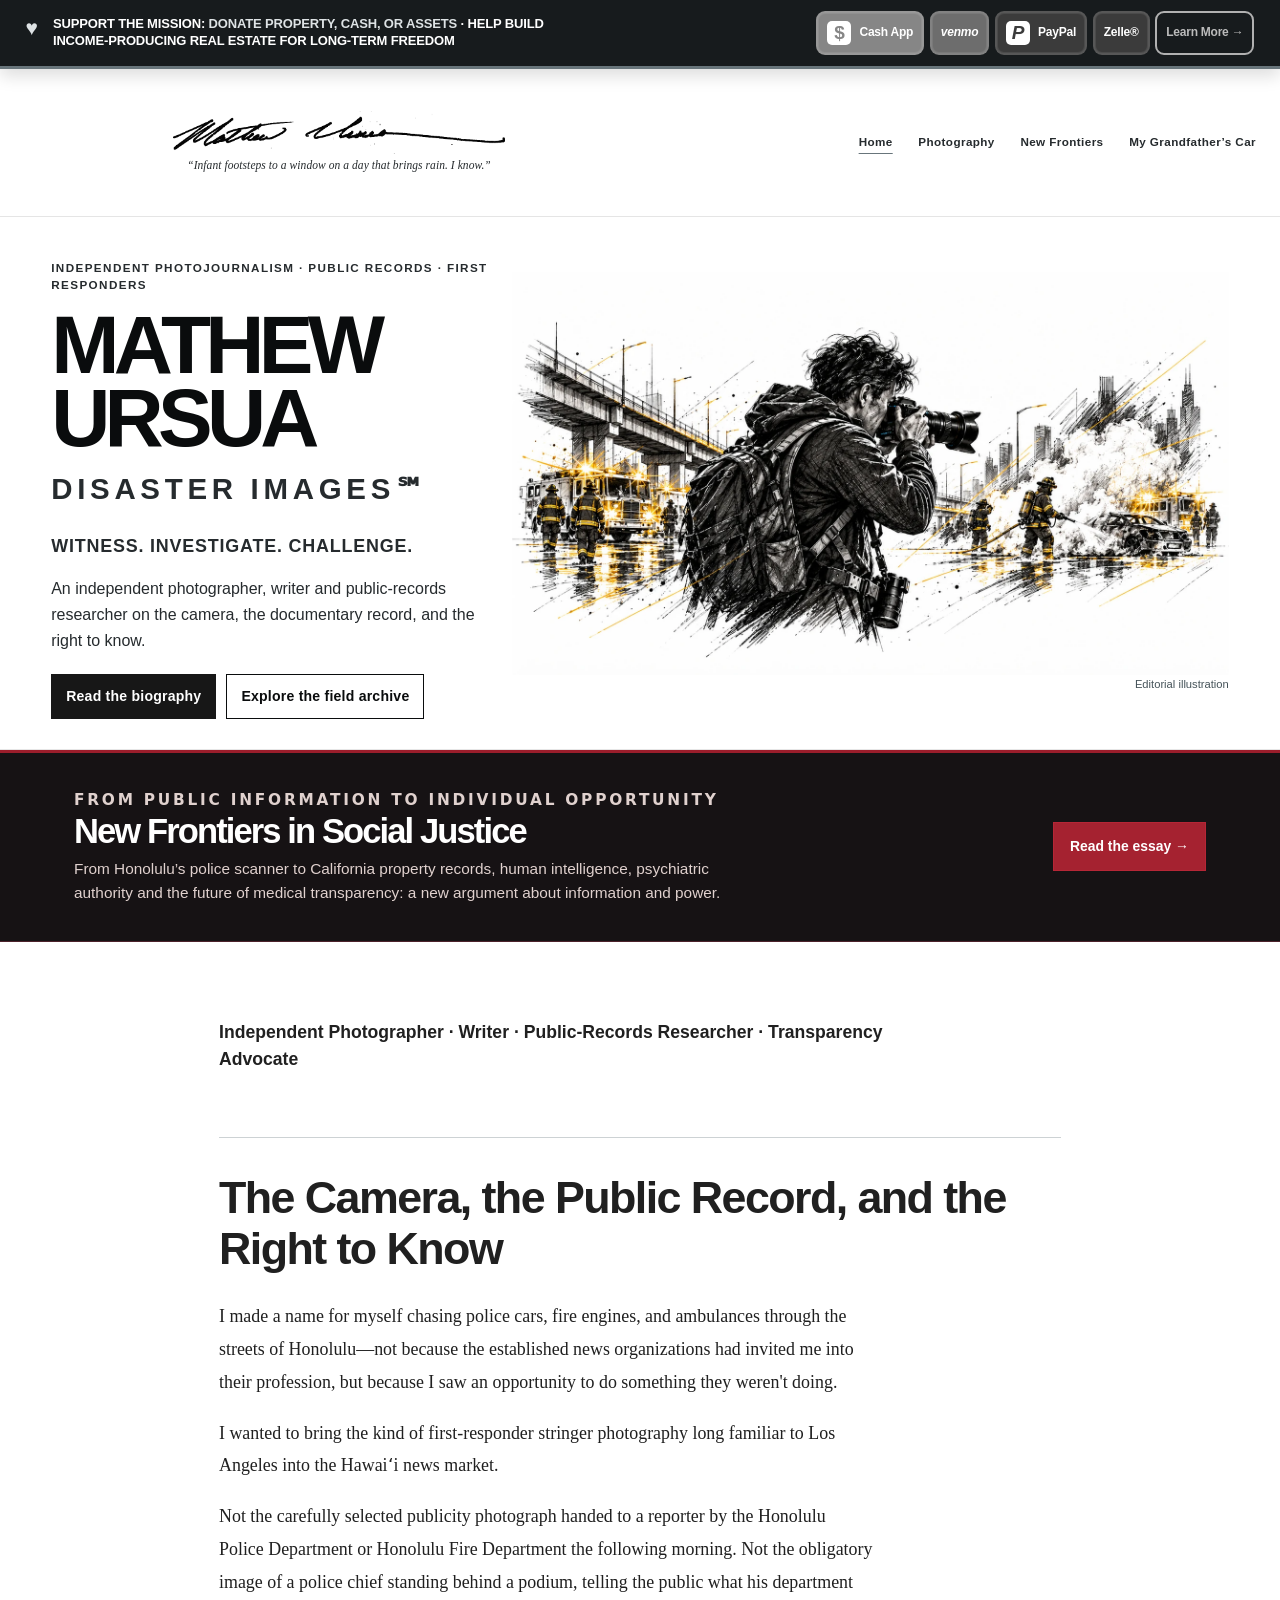
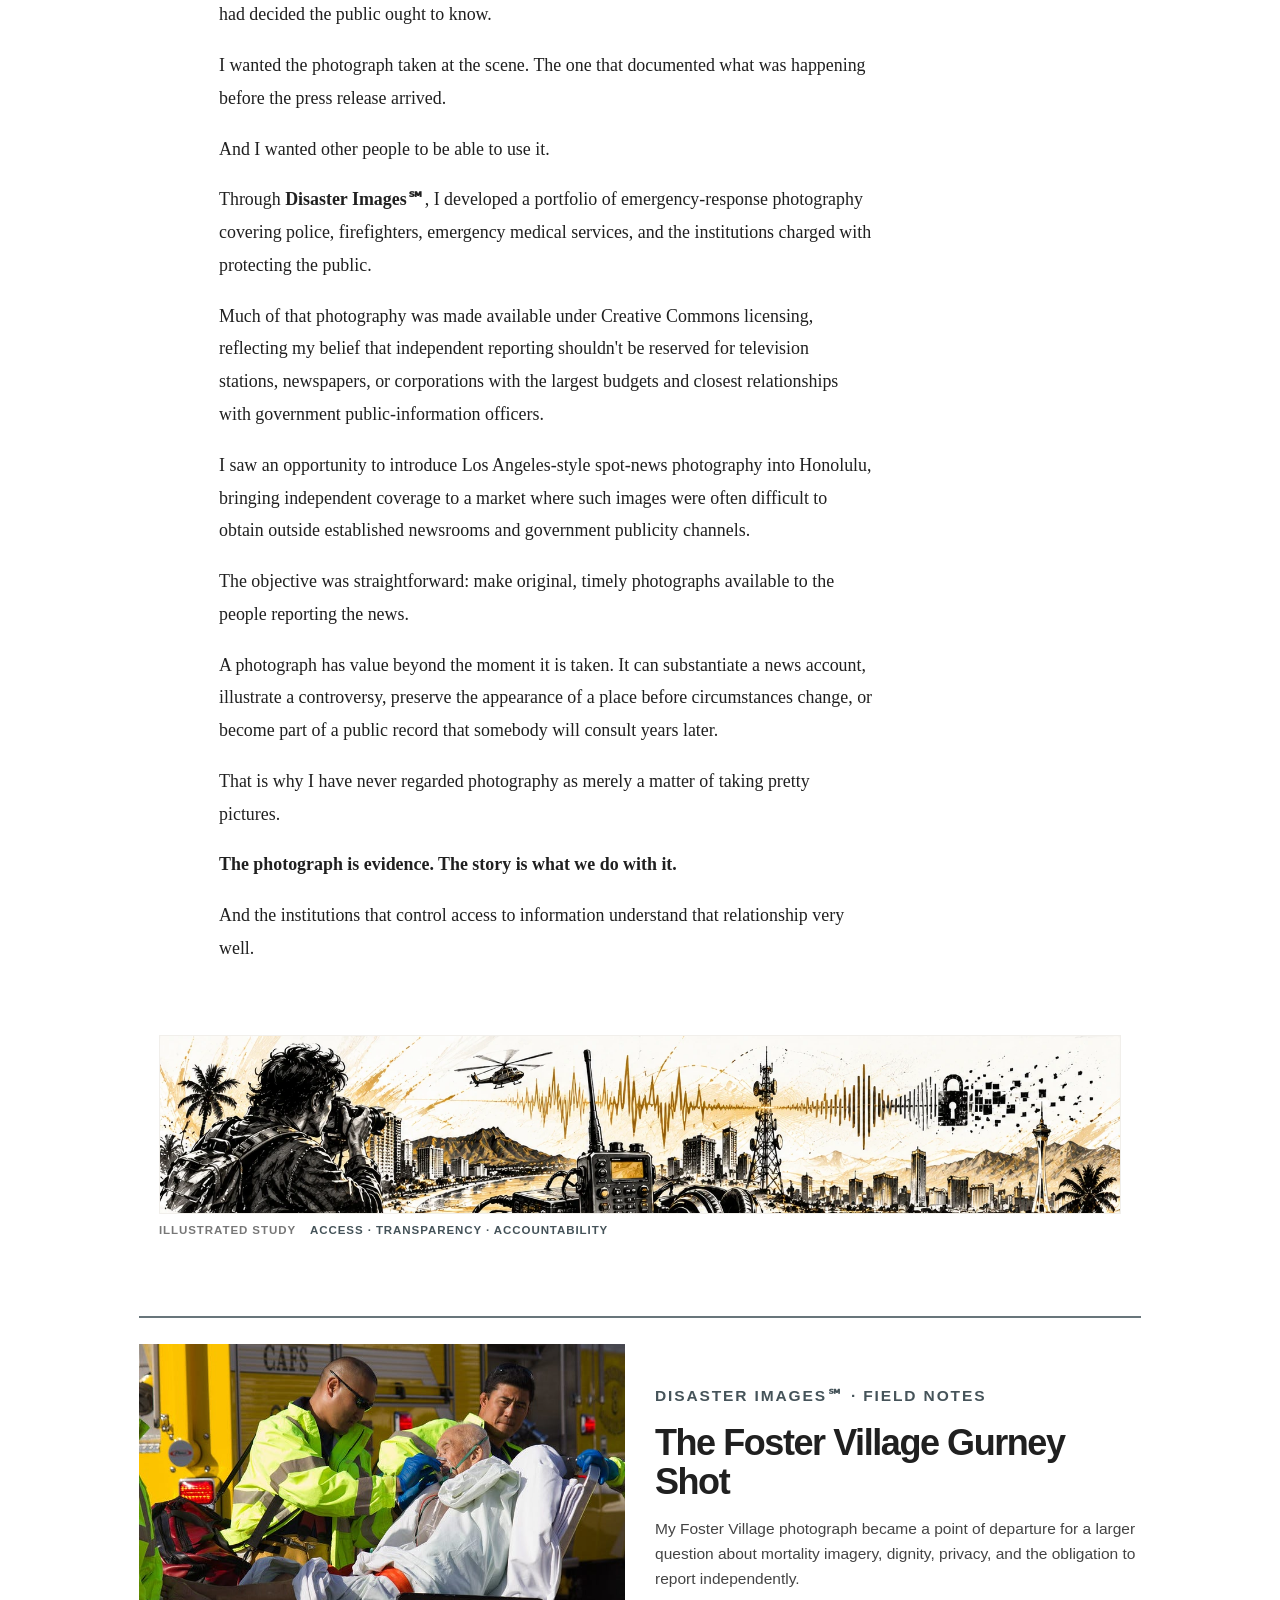
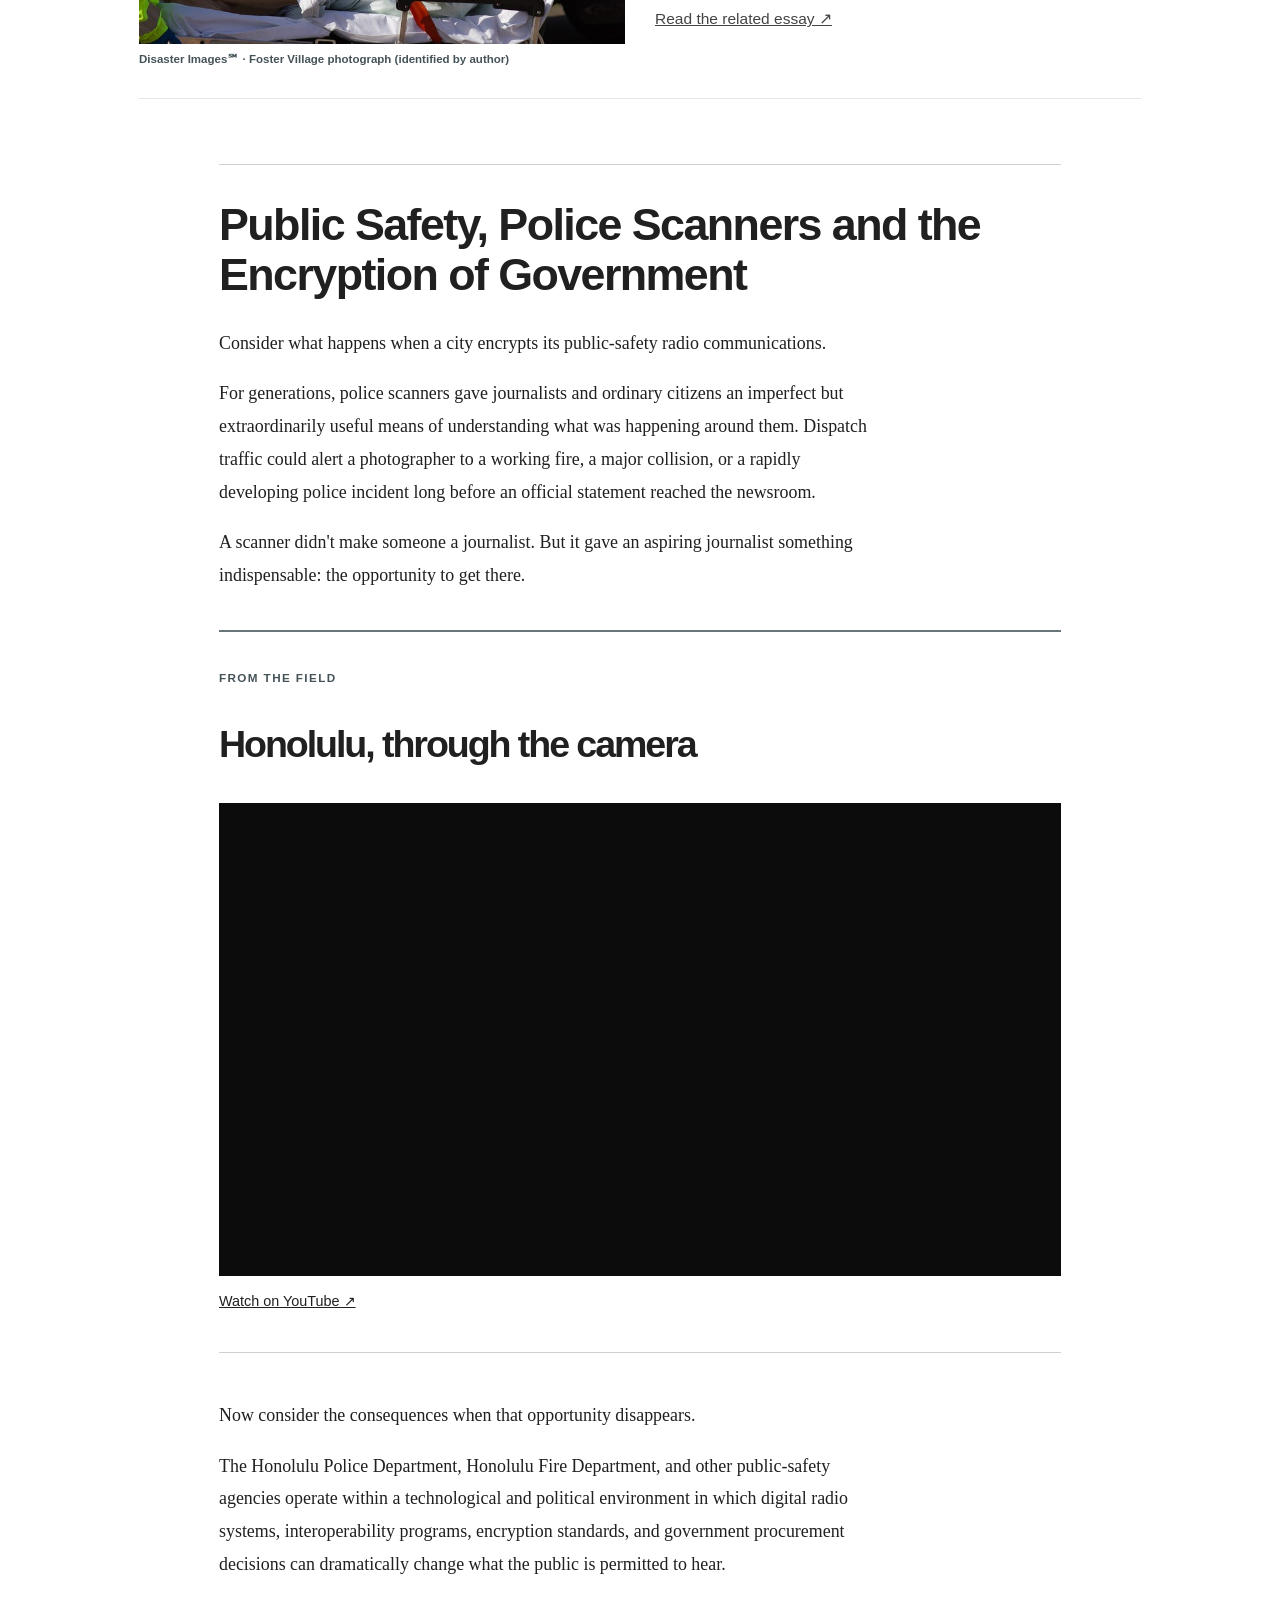
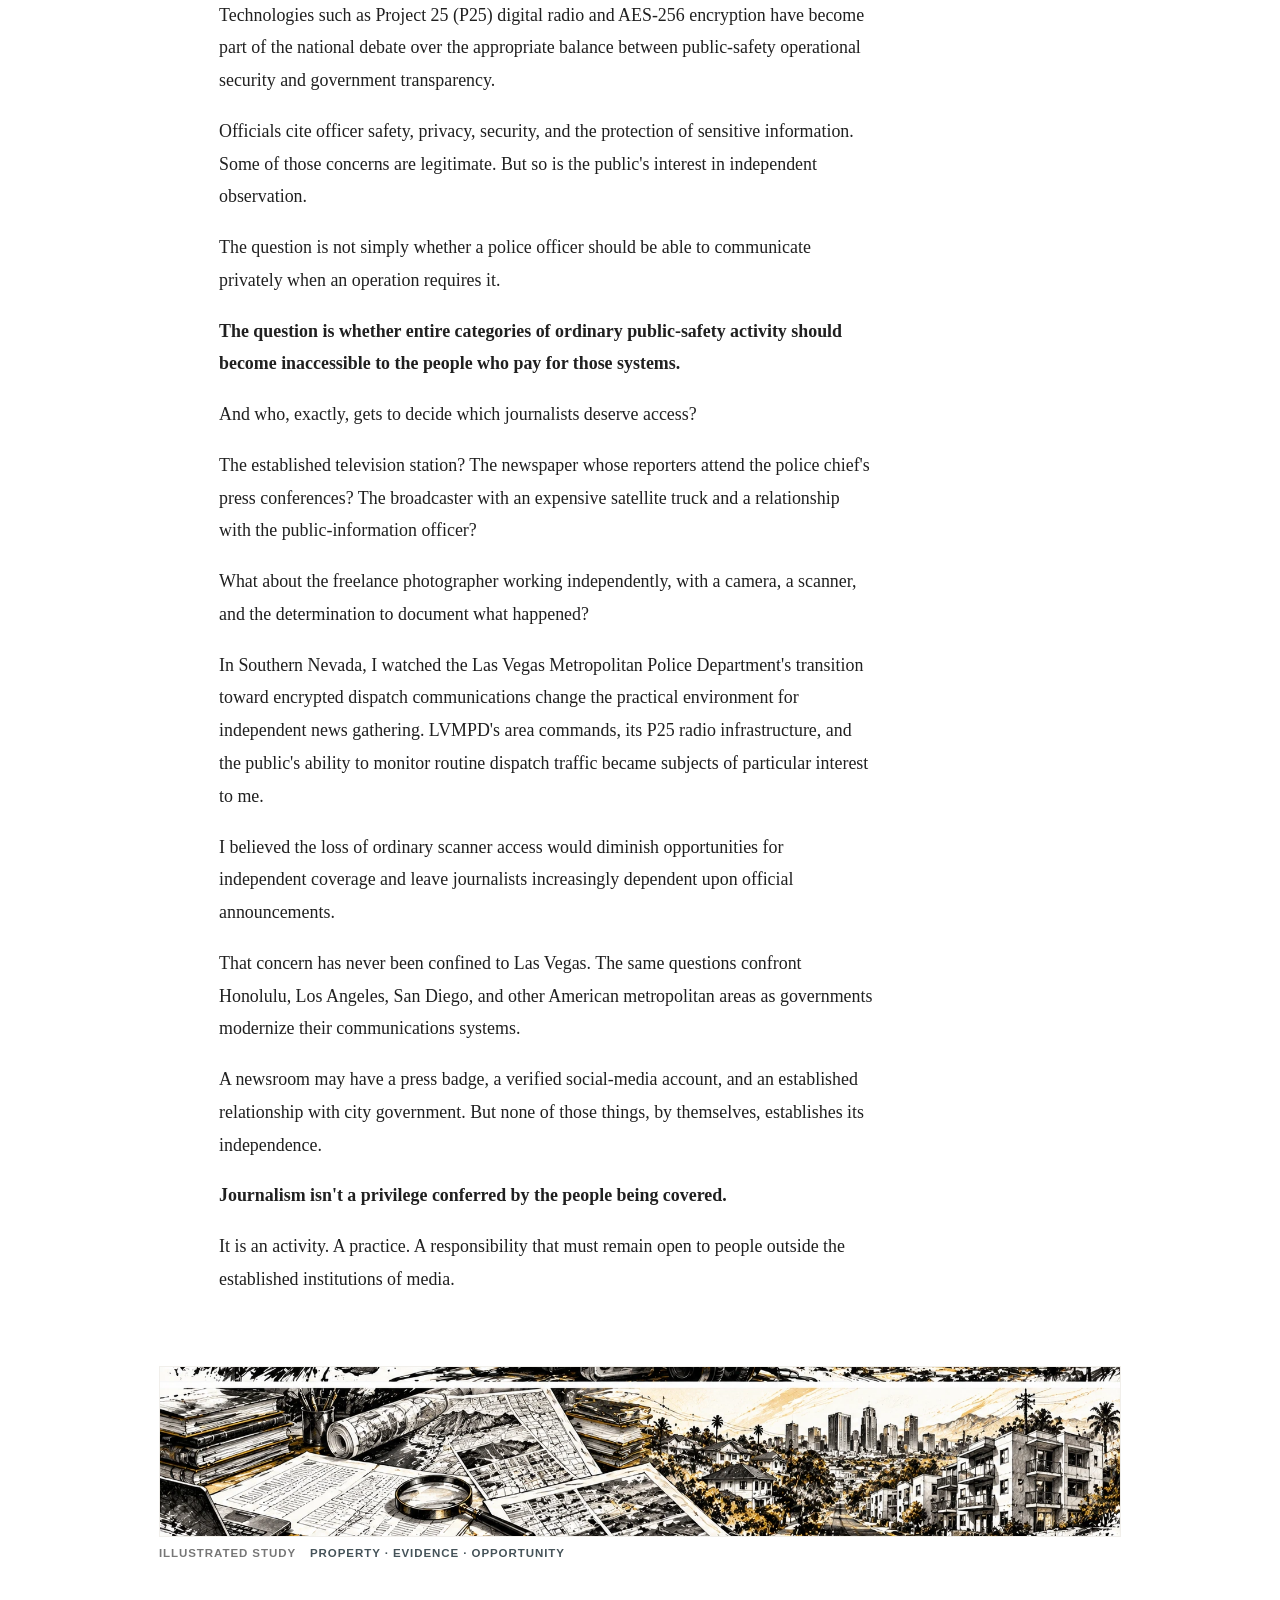
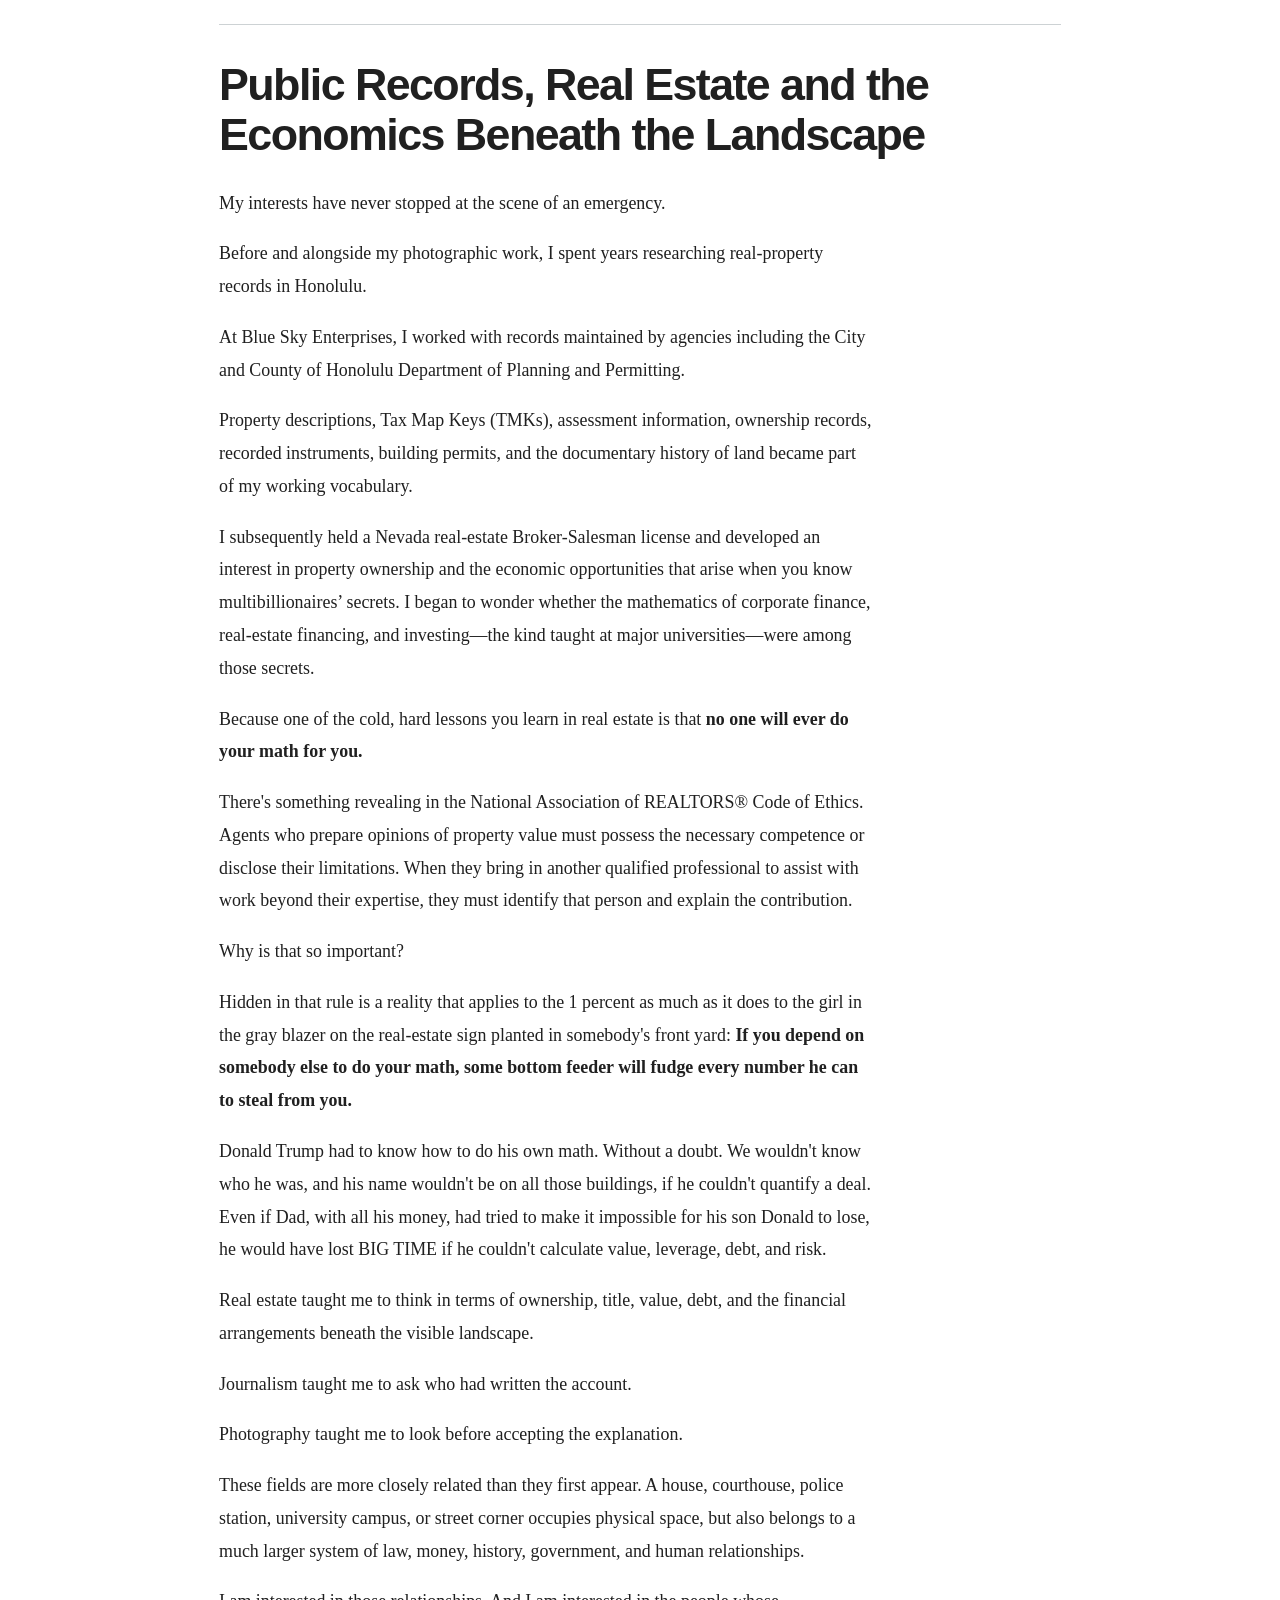
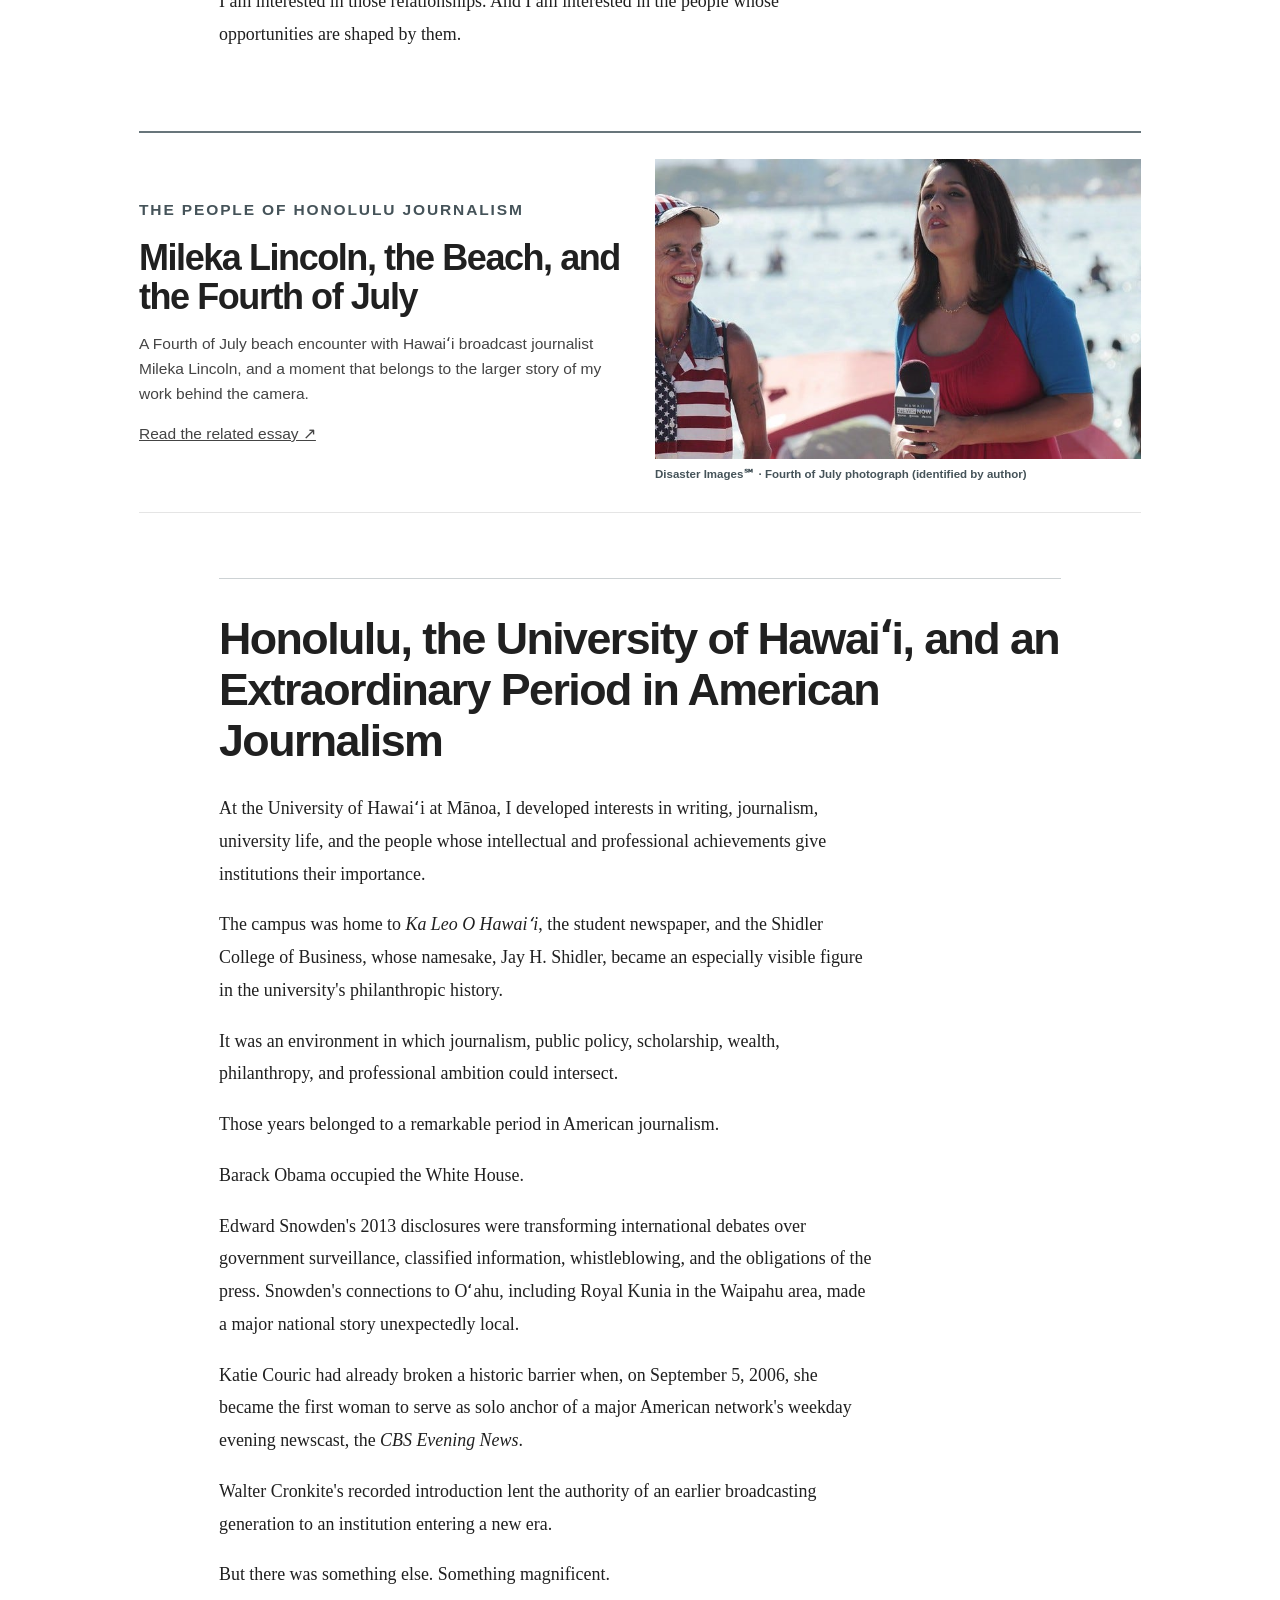
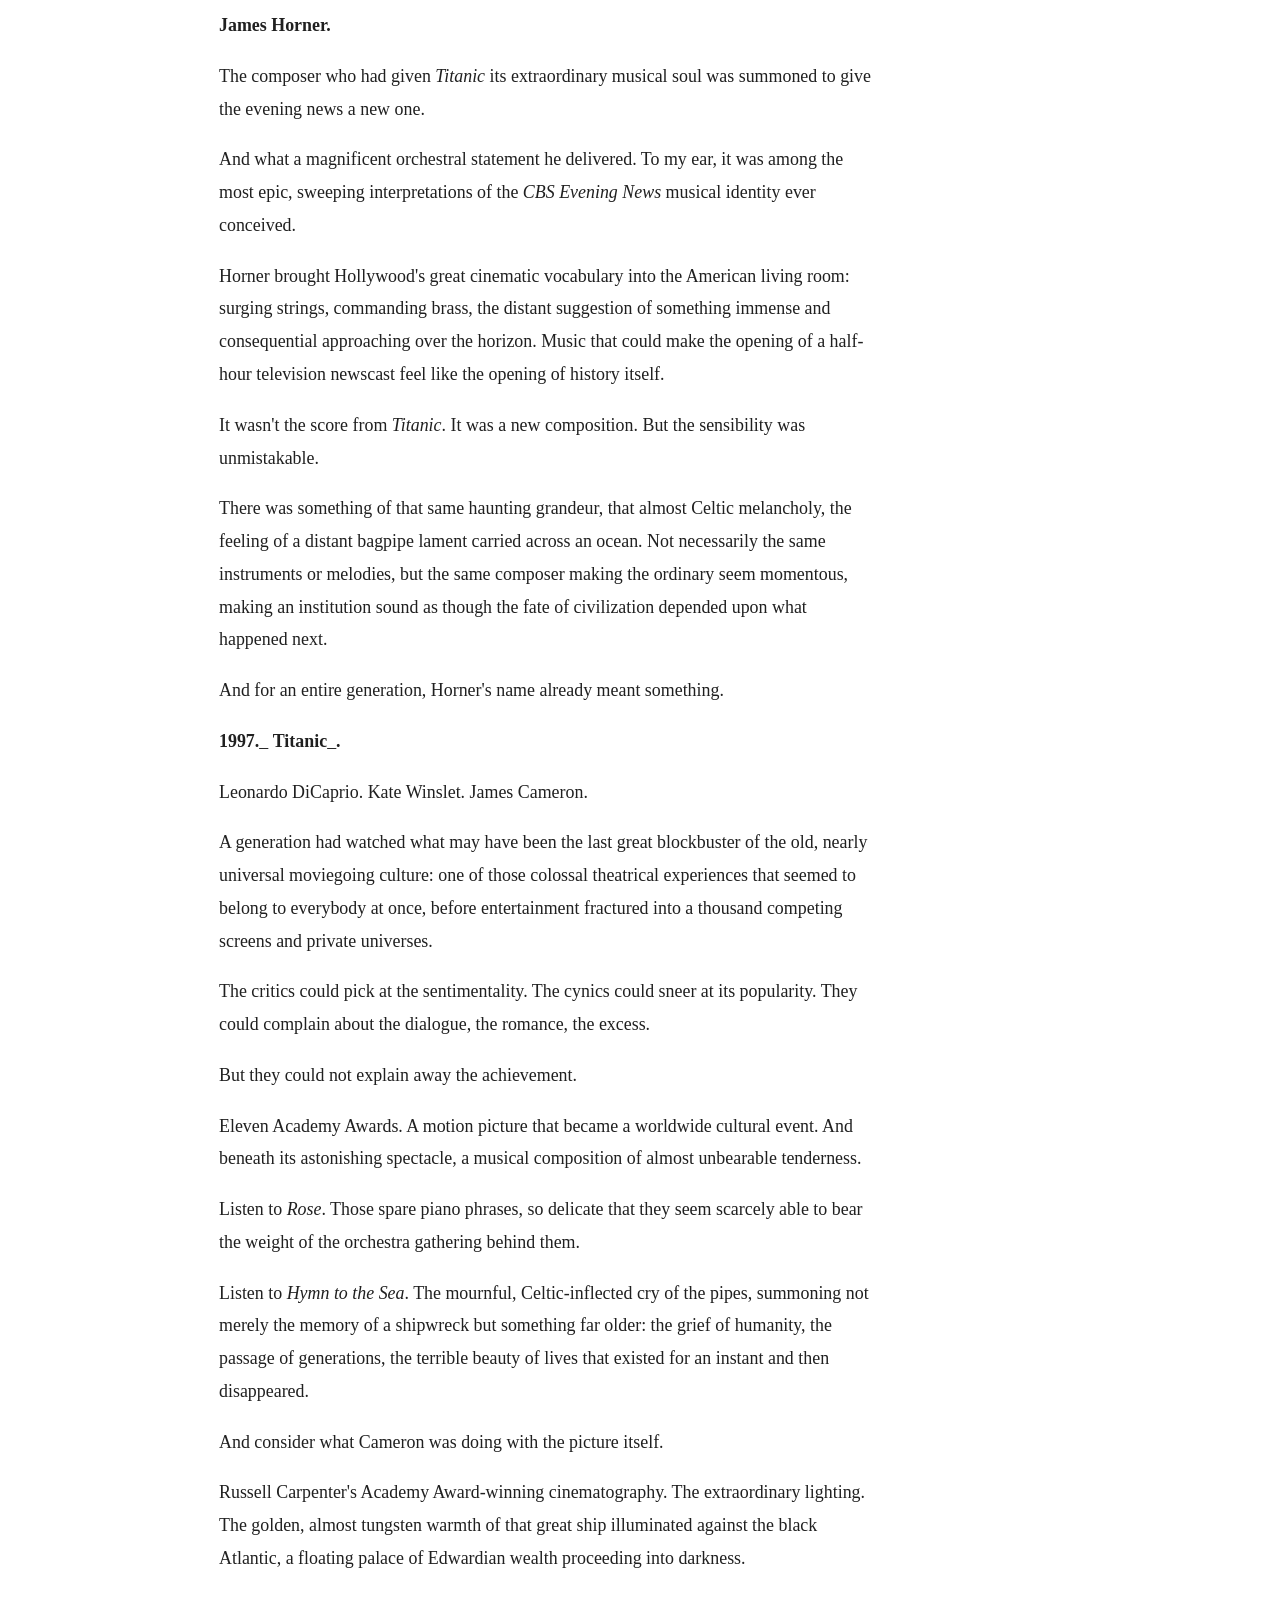
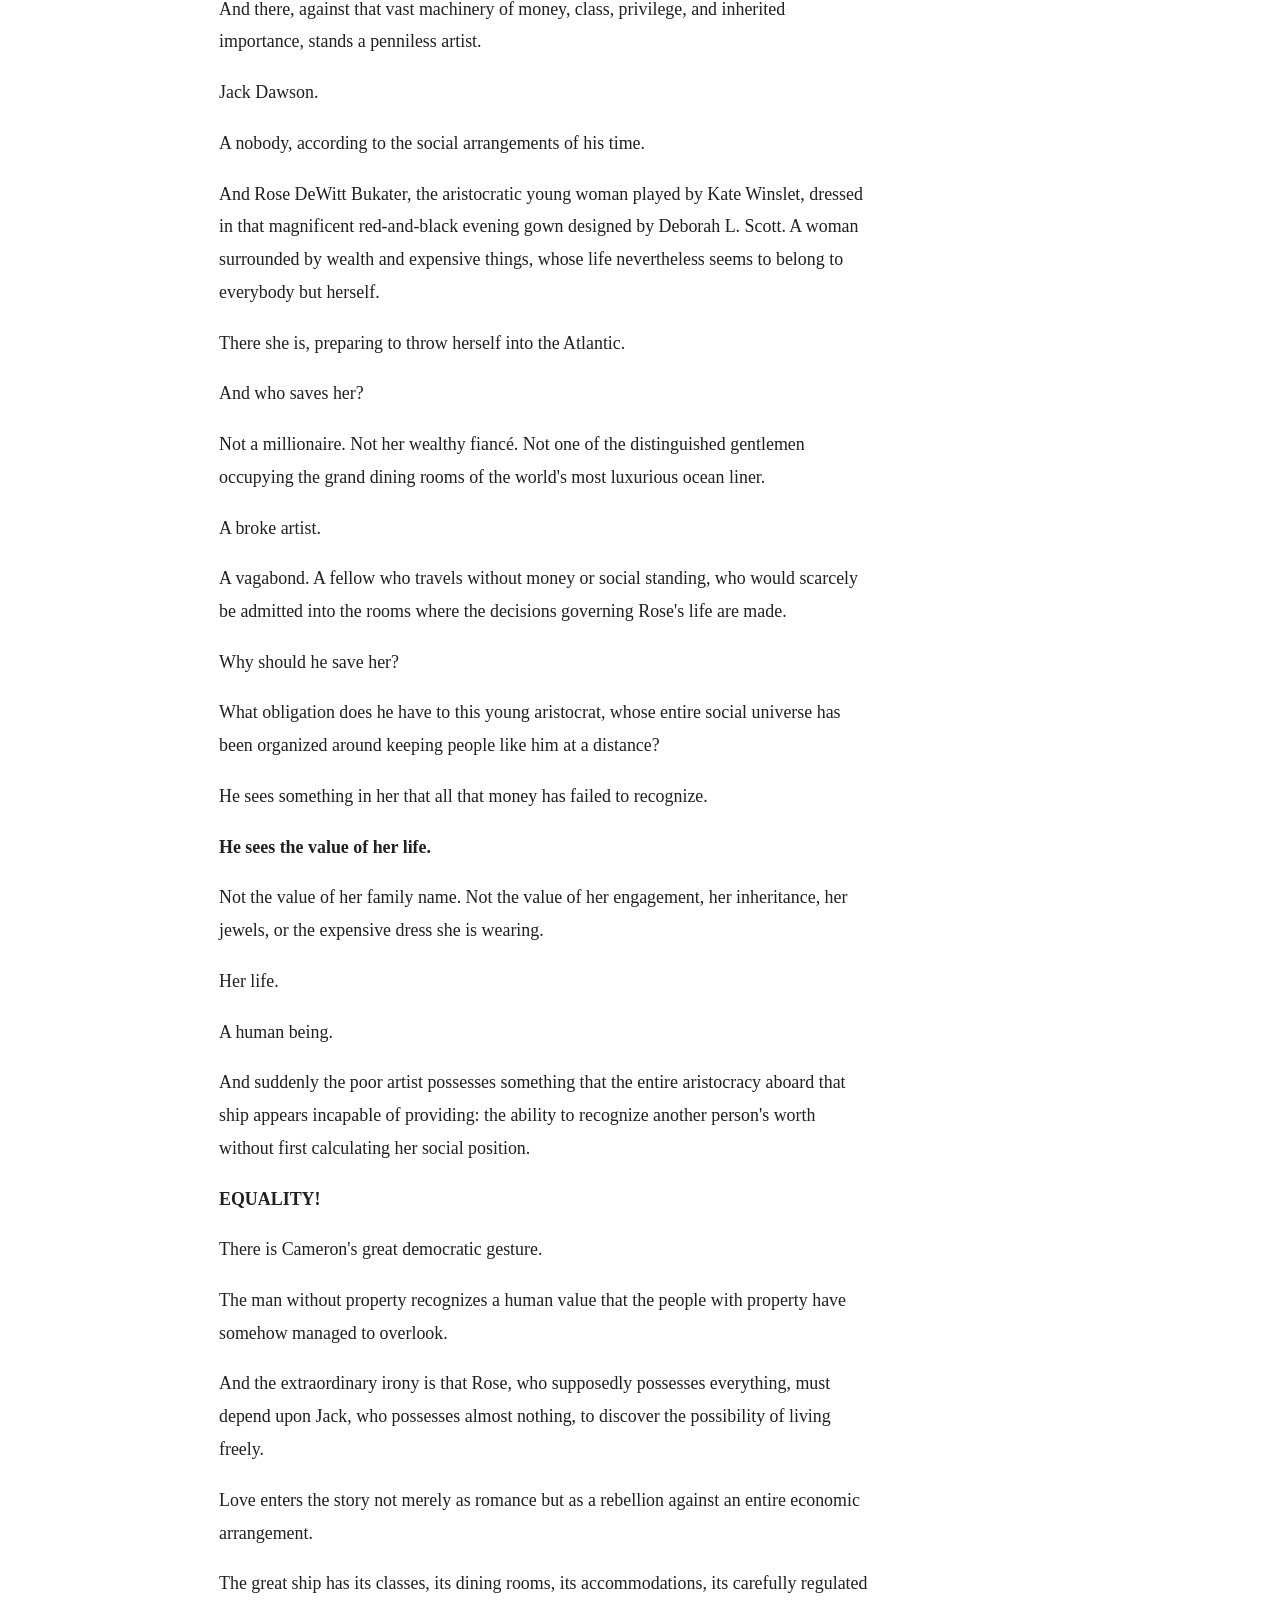
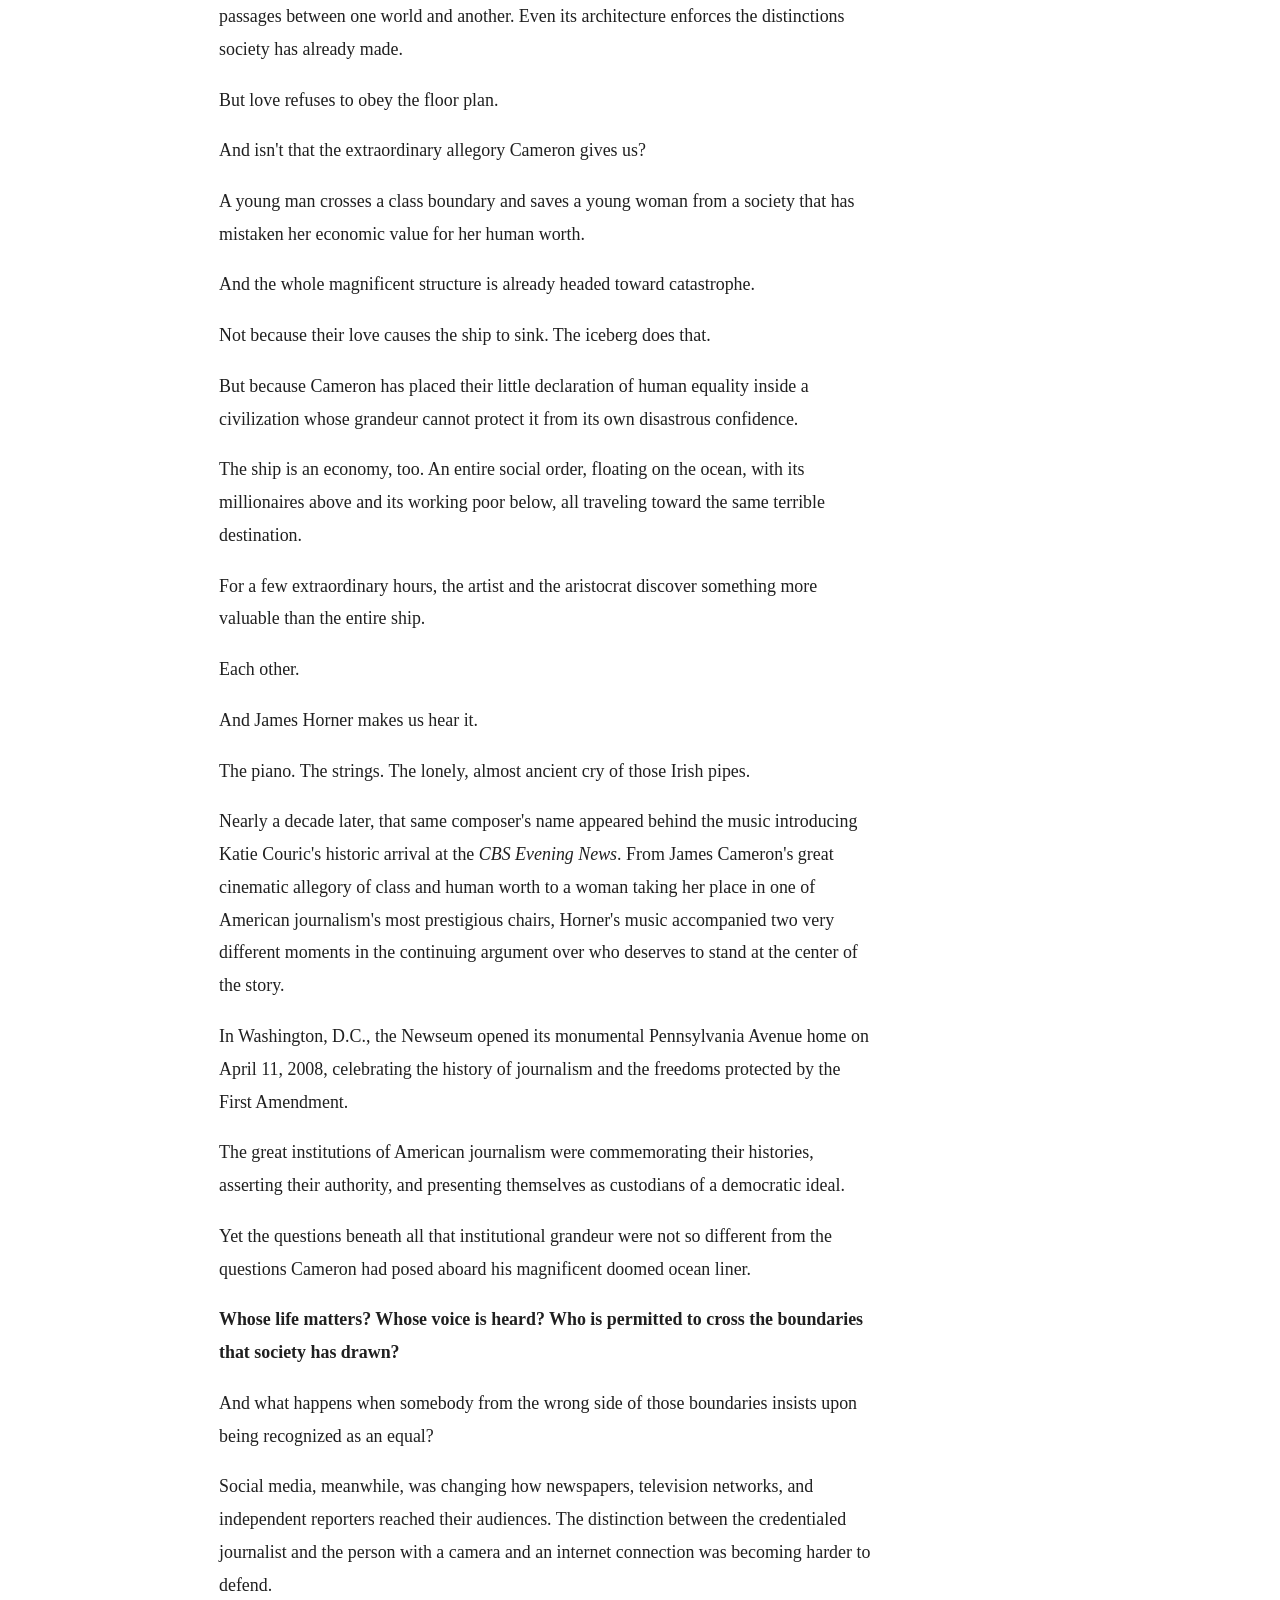
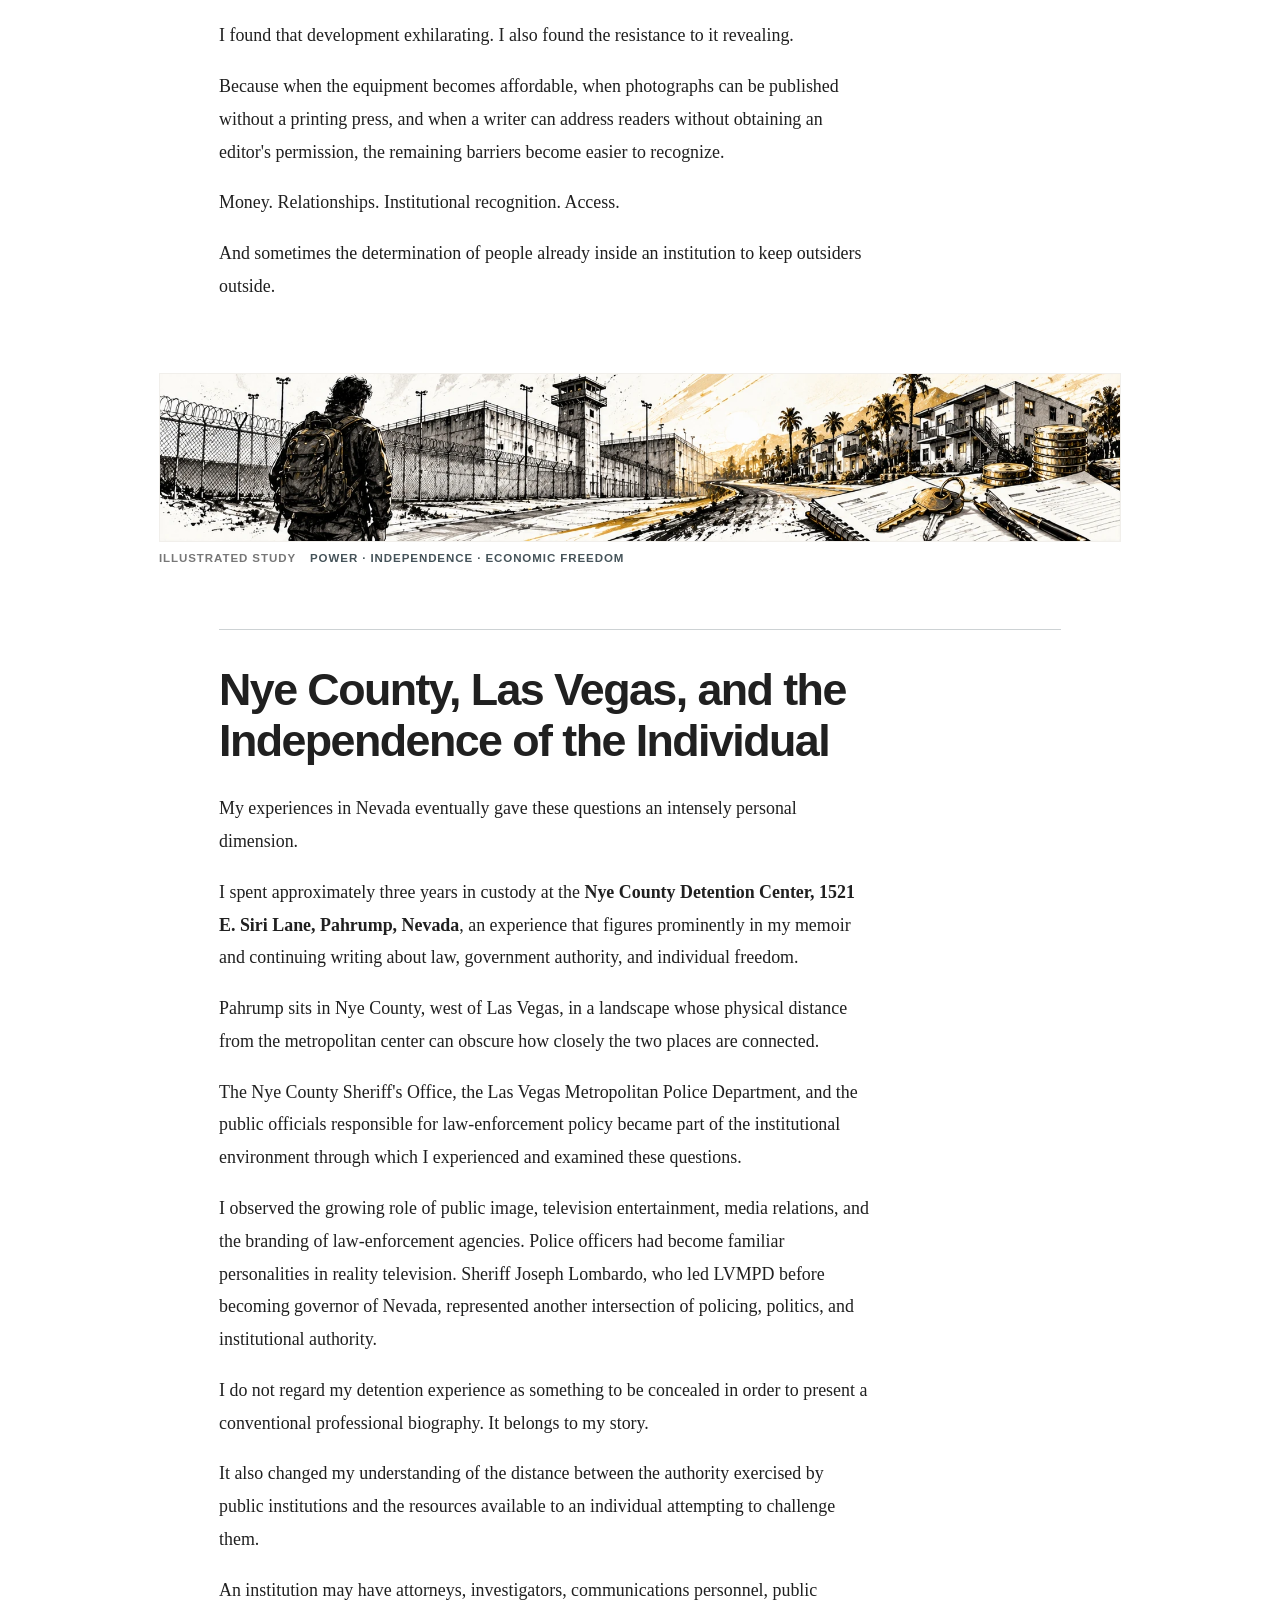
==== commit d9a093c9: "Publish My Grandfather’s Car v1.0.0 — approved memoir and monochrome art" ====
--- a/index.html
+++ b/index.html
@@ -1,6 +1,6 @@
 <!DOCTYPE html>
 
-<html lang="en"><head><meta charset="utf-8"/><meta content="width=device-width,initial-scale=1" name="viewport"/><title>Mathew Ursua | Disaster Images℠ — Photographer, Writer &amp; Public Records</title><meta content="Mathew Ursua: independent first-responder photographer behind Disaster Images℠, writer, public-records researcher and advocate for press freedom and government accountability." name="description"/><meta content="#FFFFFF" name="theme-color"/><meta content="website" property="og:type"/><meta content="Mathew Ursua | Disaster Images℠" property="og:title"/><meta content="Mathew Ursua: independent first-responder photographer behind Disaster Images℠, writer, public-records researcher and advocate for press freedom and government accountability." property="og:description"/><meta content="https://mathewursua.com/assets/illustrations/mu-intrepid-lens-hero-v01.webp" property="og:image"/><link href="https://mathewursua.com/" rel="canonical"/><link href="/favicon.ico" rel="icon" type="image/x-icon" sizes="16x16 32x32"/><meta content="https://mathewursua.com/" property="og:url"/><meta content="summary_large_image" name="twitter:card"/><meta content="Mathew Ursua — Disaster Images℠" name="twitter:title"/><link href="assets/site.css" rel="stylesheet"/><link href="assets/new-frontiers.css" rel="stylesheet"/><script type="application/ld+json">{"@context":"https://schema.org","@graph":[{"@type":"WebSite","@id":"https://mathewursua.com/#website","url":"https://mathewursua.com/","name":"Mathew Ursua"},{"@type":"ProfilePage","@id":"https://mathewursua.com/#profile","url":"https://mathewursua.com/","name":"Mathew Ursua — Disaster Images℠","isPartOf":{"@id":"https://mathewursua.com/#website"},"mainEntity":{"@id":"https://mathewursua.com/#person"}},{"@type":"Person","@id":"https://mathewursua.com/#person","name":"Mathew Ursua","url":"https://mathewursua.com/","description":"Independent photographer, writer, public-records researcher and transparency advocate","knowsAbout":["documentary photography","first-responder photography","public records","government transparency","real estate research"],"sameAs":["https://mathewursua.substack.com/"]}]}</script><script defer="" src="assets/site.js"></script></head><body><a class="skip" href="#main">Skip to content</a><aside aria-label="Support the mission" class="support-top"><div class="support-top__inner"><p class="support-top__message"><span aria-hidden="true" class="support-top__heart">♥</span><span class="support-top__copy">SUPPORT THE MISSION: <strong>DONATE PROPERTY, CASH, OR ASSETS</strong> · HELP BUILD INCOME-PRODUCING REAL ESTATE FOR LONG-TERM FREEDOM</span></p><nav aria-label="Ways to support" class="support-top__actions"><a class="support-top__button support-top__button--cash" href="https://baselinemeets.com/comeback-marital-full-report/donate.html"><span aria-hidden="true" class="support-top__icon support-top__icon--cash">$</span> Cash App</a><a class="support-top__button support-top__button--venmo" href="https://baselinemeets.com/comeback-marital-full-report/donate.html">venmo</a><a class="support-top__button support-top__button--paypal" href="https://baselinemeets.com/comeback-marital-full-report/donate.html"><span aria-hidden="true" class="support-top__icon support-top__icon--paypal">P</span> PayPal</a><a class="support-top__button support-top__button--zelle" href="https://baselinemeets.com/comeback-marital-full-report/donate.html">Zelle®</a><a class="support-top__button support-top__button--more" href="https://baselinemeets.com/comeback-marital-full-report/donate.html">Learn More →</a></nav></div></aside><header><div class="mast"><div class="mu-signature-lockup"><a aria-label="Mathew Ursua home" class="brand brand--signature" href="/"><img alt="Mathew Ursua signature" height="85" src="assets/signature-header.png" width="520"/></a><p class="mu-signature-quote">“Infant footsteps to a window on a day that brings rain. I know.”</p></div><nav aria-label="Main navigation"><a aria-current="page" href="/">Home</a><a href="portfolio.html">Photography</a><a href="new-frontiers-in-social-justice.html">New Frontiers</a></nav></div></header><main id="main"><section aria-labelledby="hero-title" class="mu-hero"><div class="mu-hero-inner"><div class="mu-hero-copy"><p class="mu-eyebrow">Independent photojournalism · Public records · First responders</p><h1 id="hero-title">MATHEW <span>URSUA</span></h1><p class="mu-hero-brand">DISASTER IMAGES℠</p><p class="mu-hero-strap">WITNESS. INVESTIGATE. CHALLENGE.</p><p class="mu-hero-deck">An independent photographer, writer and public-records researcher on the camera, the documentary record, and the right to know.</p><div class="mu-hero-actions"><a class="btn" href="#biography">Read the biography</a><a class="btn outline" href="portfolio.html">Explore the field archive</a></div></div><div class="mu-hero-art"><img alt="AI-generated black-and-gold editorial sketch of an illustrative photographer observing an emergency response, not a documentary photograph of Mathew Ursua or a real incident" decoding="async" fetchpriority="high" height="900" src="assets/illustrations/mu-intrepid-lens-hero-v01.webp" width="1500"/><span class="mu-image-kind">Editorial illustration</span></div></div></section><section class="mu-frontiers-teaser" aria-labelledby="frontiers-teaser-heading"><div class="mu-frontiers-teaser__inner"><div><p class="mu-frontiers-teaser__eyebrow">From public information to individual opportunity</p><h2 id="frontiers-teaser-heading">New Frontiers in Social Justice</h2><p>From Honolulu’s police scanner to California property records, human intelligence, psychiatric authority and the future of medical transparency: a new argument about information and power.</p></div><a href="new-frontiers-in-social-justice.html">Read the essay →</a></div></section><article aria-label="Mathew Ursua full biography" class="mu-biography shell" id="biography">
+<html lang="en"><head><meta charset="utf-8"/><meta content="width=device-width,initial-scale=1" name="viewport"/><title>Mathew Ursua | Disaster Images℠ — Photographer, Writer &amp; Public Records</title><meta content="Mathew Ursua: independent first-responder photographer behind Disaster Images℠, writer, public-records researcher and advocate for press freedom and government accountability." name="description"/><meta content="#FFFFFF" name="theme-color"/><meta content="website" property="og:type"/><meta content="Mathew Ursua | Disaster Images℠" property="og:title"/><meta content="Mathew Ursua: independent first-responder photographer behind Disaster Images℠, writer, public-records researcher and advocate for press freedom and government accountability." property="og:description"/><meta content="https://mathewursua.com/assets/illustrations/mu-intrepid-lens-hero-v01.webp" property="og:image"/><link href="https://mathewursua.com/" rel="canonical"/><link href="/favicon.ico" rel="icon" type="image/x-icon" sizes="16x16 32x32"/><meta content="https://mathewursua.com/" property="og:url"/><meta content="summary_large_image" name="twitter:card"/><meta content="Mathew Ursua — Disaster Images℠" name="twitter:title"/><link href="assets/site.css" rel="stylesheet"/><link href="assets/new-frontiers.css" rel="stylesheet"/><script type="application/ld+json">{"@context":"https://schema.org","@graph":[{"@type":"WebSite","@id":"https://mathewursua.com/#website","url":"https://mathewursua.com/","name":"Mathew Ursua"},{"@type":"ProfilePage","@id":"https://mathewursua.com/#profile","url":"https://mathewursua.com/","name":"Mathew Ursua — Disaster Images℠","isPartOf":{"@id":"https://mathewursua.com/#website"},"mainEntity":{"@id":"https://mathewursua.com/#person"}},{"@type":"Person","@id":"https://mathewursua.com/#person","name":"Mathew Ursua","url":"https://mathewursua.com/","description":"Independent photographer, writer, public-records researcher and transparency advocate","knowsAbout":["documentary photography","first-responder photography","public records","government transparency","real estate research"],"sameAs":["https://mathewursua.substack.com/"]}]}</script><script defer="" src="assets/site.js"></script></head><body><a class="skip" href="#main">Skip to content</a><aside aria-label="Support the mission" class="support-top"><div class="support-top__inner"><p class="support-top__message"><span aria-hidden="true" class="support-top__heart">♥</span><span class="support-top__copy">SUPPORT THE MISSION: <strong>DONATE PROPERTY, CASH, OR ASSETS</strong> · HELP BUILD INCOME-PRODUCING REAL ESTATE FOR LONG-TERM FREEDOM</span></p><nav aria-label="Ways to support" class="support-top__actions"><a class="support-top__button support-top__button--cash" href="donate.html"><span aria-hidden="true" class="support-top__icon support-top__icon--cash">$</span> Cash App</a><a class="support-top__button support-top__button--venmo" href="donate.html">venmo</a><a class="support-top__button support-top__button--paypal" href="donate.html"><span aria-hidden="true" class="support-top__icon support-top__icon--paypal">P</span> PayPal</a><a class="support-top__button support-top__button--zelle" href="donate.html">Zelle®</a><a class="support-top__button support-top__button--more" href="donate.html">Learn More →</a></nav></div></aside><header><div class="mast"><div class="mu-signature-lockup"><a aria-label="Mathew Ursua home" class="brand brand--signature" href="/"><img alt="Mathew Ursua signature" height="85" src="assets/signature-header.png" width="520"/></a><p class="mu-signature-quote">“Infant footsteps to a window on a day that brings rain. I know.”</p></div><nav aria-label="Main navigation"><a aria-current="page" href="/">Home</a><a href="portfolio.html">Photography</a><a href="new-frontiers-in-social-justice.html">New Frontiers</a><a href="grandfathers-car.html">My Grandfather’s Car</a></nav></div></header><main id="main"><section aria-labelledby="hero-title" class="mu-hero"><div class="mu-hero-inner"><div class="mu-hero-copy"><p class="mu-eyebrow">Independent photojournalism · Public records · First responders</p><h1 id="hero-title">MATHEW <span>URSUA</span></h1><p class="mu-hero-brand">DISASTER IMAGES℠</p><p class="mu-hero-strap">WITNESS. INVESTIGATE. CHALLENGE.</p><p class="mu-hero-deck">An independent photographer, writer and public-records researcher on the camera, the documentary record, and the right to know.</p><div class="mu-hero-actions"><a class="btn" href="#biography">Read the biography</a><a class="btn outline" href="portfolio.html">Explore the field archive</a></div></div><div class="mu-hero-art"><img alt="AI-generated black-and-gold editorial sketch of an illustrative photographer observing an emergency response, not a documentary photograph of Mathew Ursua or a real incident" decoding="async" fetchpriority="high" height="900" src="assets/illustrations/mu-intrepid-lens-hero-v01.webp" width="1500"/><span class="mu-image-kind">Editorial illustration</span></div></div></section><section class="mu-frontiers-teaser" aria-labelledby="frontiers-teaser-heading"><div class="mu-frontiers-teaser__inner"><div><p class="mu-frontiers-teaser__eyebrow">From public information to individual opportunity</p><h2 id="frontiers-teaser-heading">New Frontiers in Social Justice</h2><p>From Honolulu’s police scanner to California property records, human intelligence, psychiatric authority and the future of medical transparency: a new argument about information and power.</p></div><a href="new-frontiers-in-social-justice.html">Read the essay →</a></div></section><article aria-label="Mathew Ursua full biography" class="mu-biography shell" id="biography">
 <p><strong>Independent Photographer · Writer · Public-Records Researcher · Transparency Advocate</strong></p>
 <h2>The Camera, the Public Record, and the Right to Know</h2><p>I made a name for myself chasing police cars, fire engines, and ambulances through the streets of Honolulu—not because the established news organizations had invited me into their profession, but because I saw an opportunity to do something they weren't doing.</p><p>I wanted to bring the kind of first-responder stringer photography long familiar to Los Angeles into the Hawaiʻi news market.</p><p>Not the carefully selected publicity photograph handed to a reporter by the Honolulu Police Department or Honolulu Fire Department the following morning. Not the obligatory image of a police chief standing behind a podium, telling the public what his department had decided the public ought to know.</p><p>I wanted the photograph taken at the scene. The one that documented what was happening before the press release arrived.</p><p>And I wanted other people to be able to use it.</p><p>Through <strong>Disaster Images℠</strong>, I developed a portfolio of emergency-response photography covering police, firefighters, emergency medical services, and the institutions charged with protecting the public.</p><p>Much of that photography was made available under Creative Commons licensing, reflecting my belief that independent reporting shouldn't be reserved for television stations, newspapers, or corporations with the largest budgets and closest relationships with government public-information officers.</p><p>I saw an opportunity to introduce Los Angeles-style spot-news photography into Honolulu, bringing independent coverage to a market where such images were often difficult to obtain outside established newsrooms and government publicity channels.</p><p>The objective was straightforward: make original, timely photographs available to the people reporting the news.</p><p>A photograph has value beyond the moment it is taken. It can substantiate a news account, illustrate a controversy, preserve the appearance of a place before circumstances change, or become part of a public record that somebody will consult years later.</p><p>That is why I have never regarded photography as merely a matter of taking pretty pictures.</p><p><strong>The photograph is evidence. The story is what we do with it.</strong></p><p>And the institutions that control access to information understand that relationship very well.</p>
 
